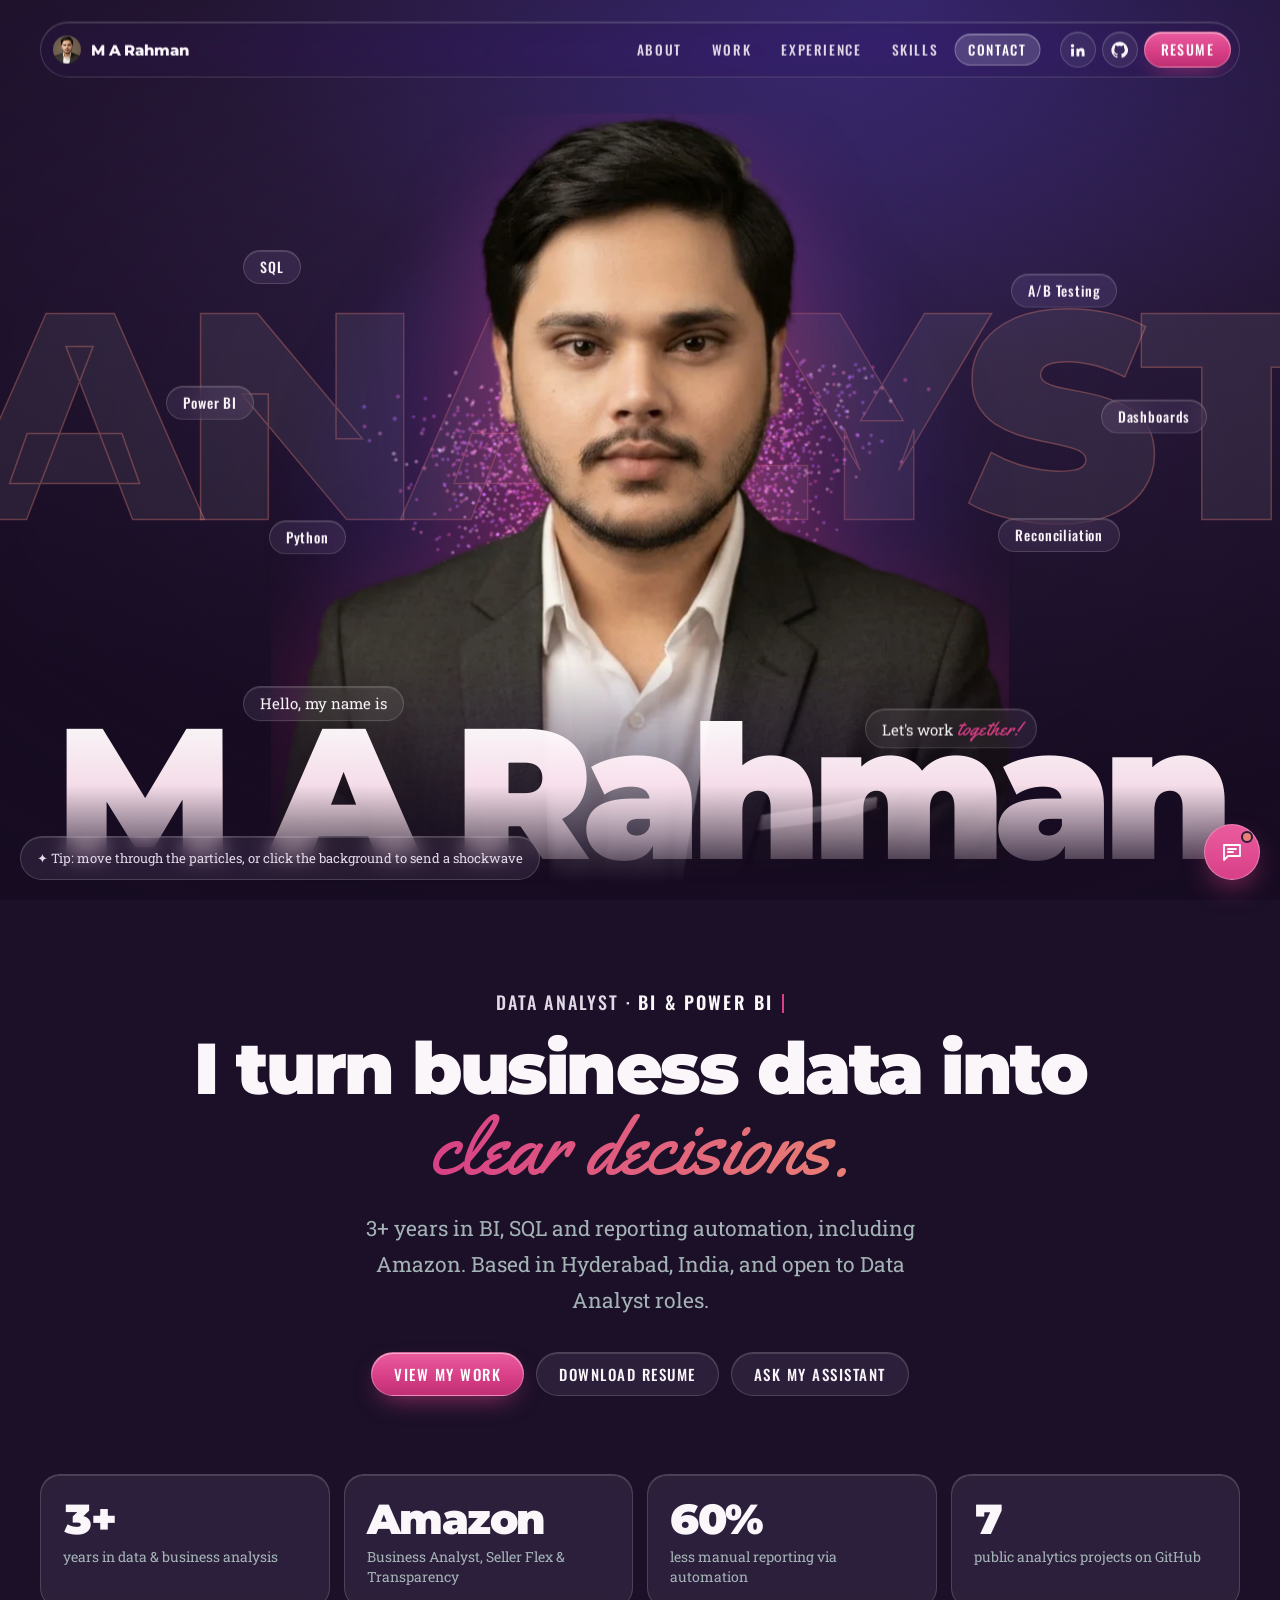
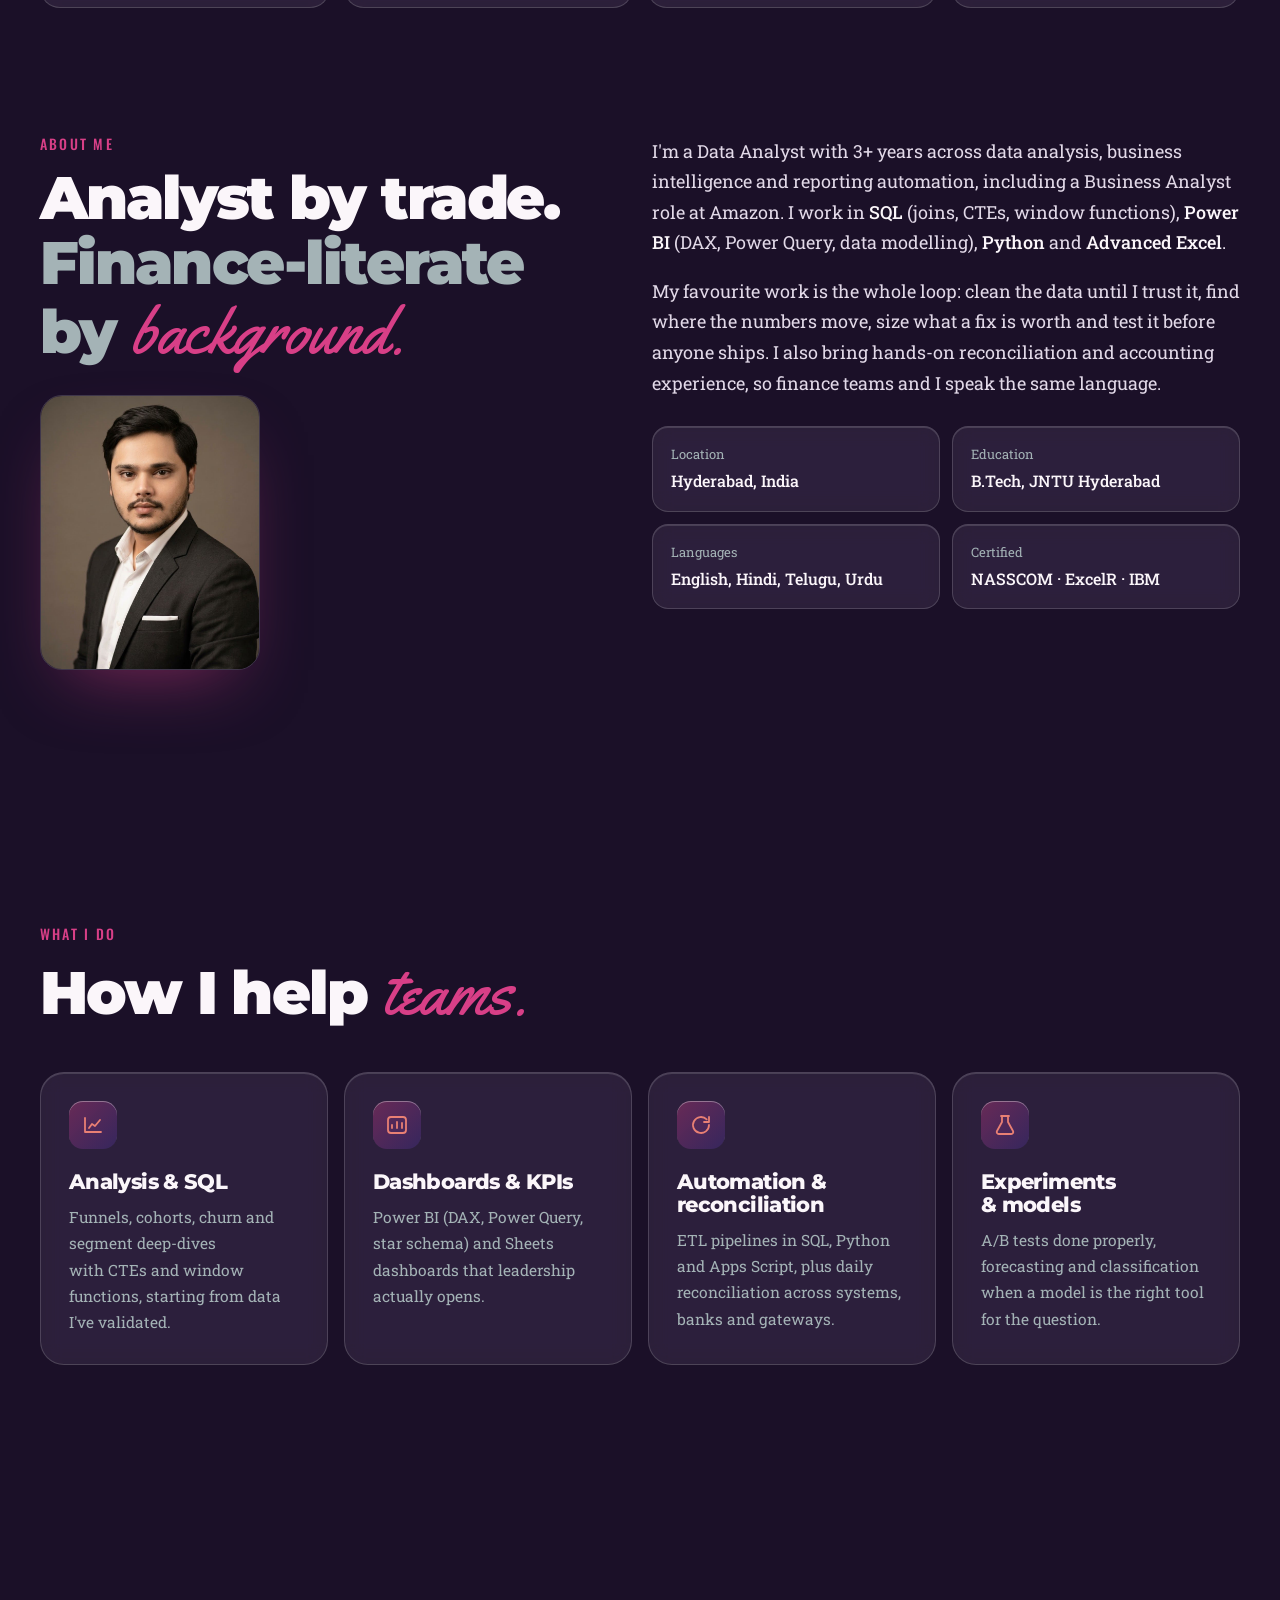
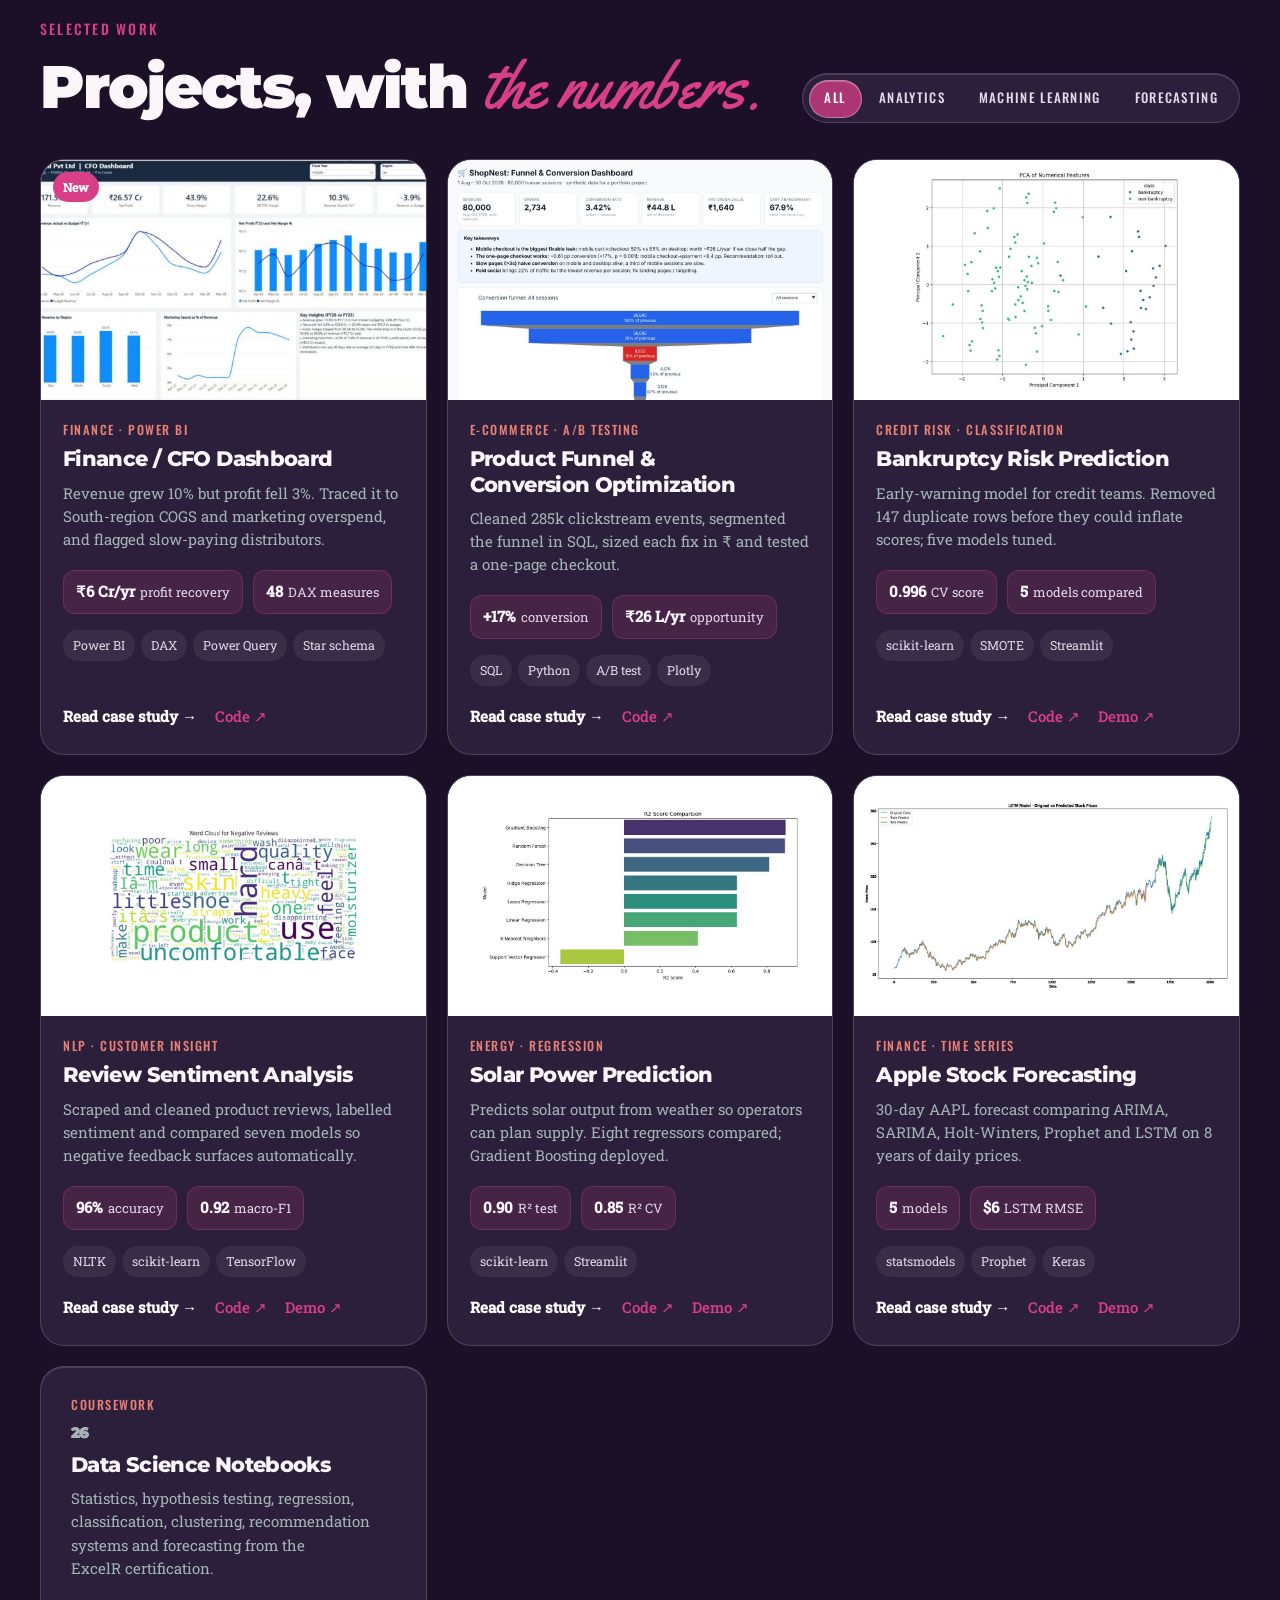
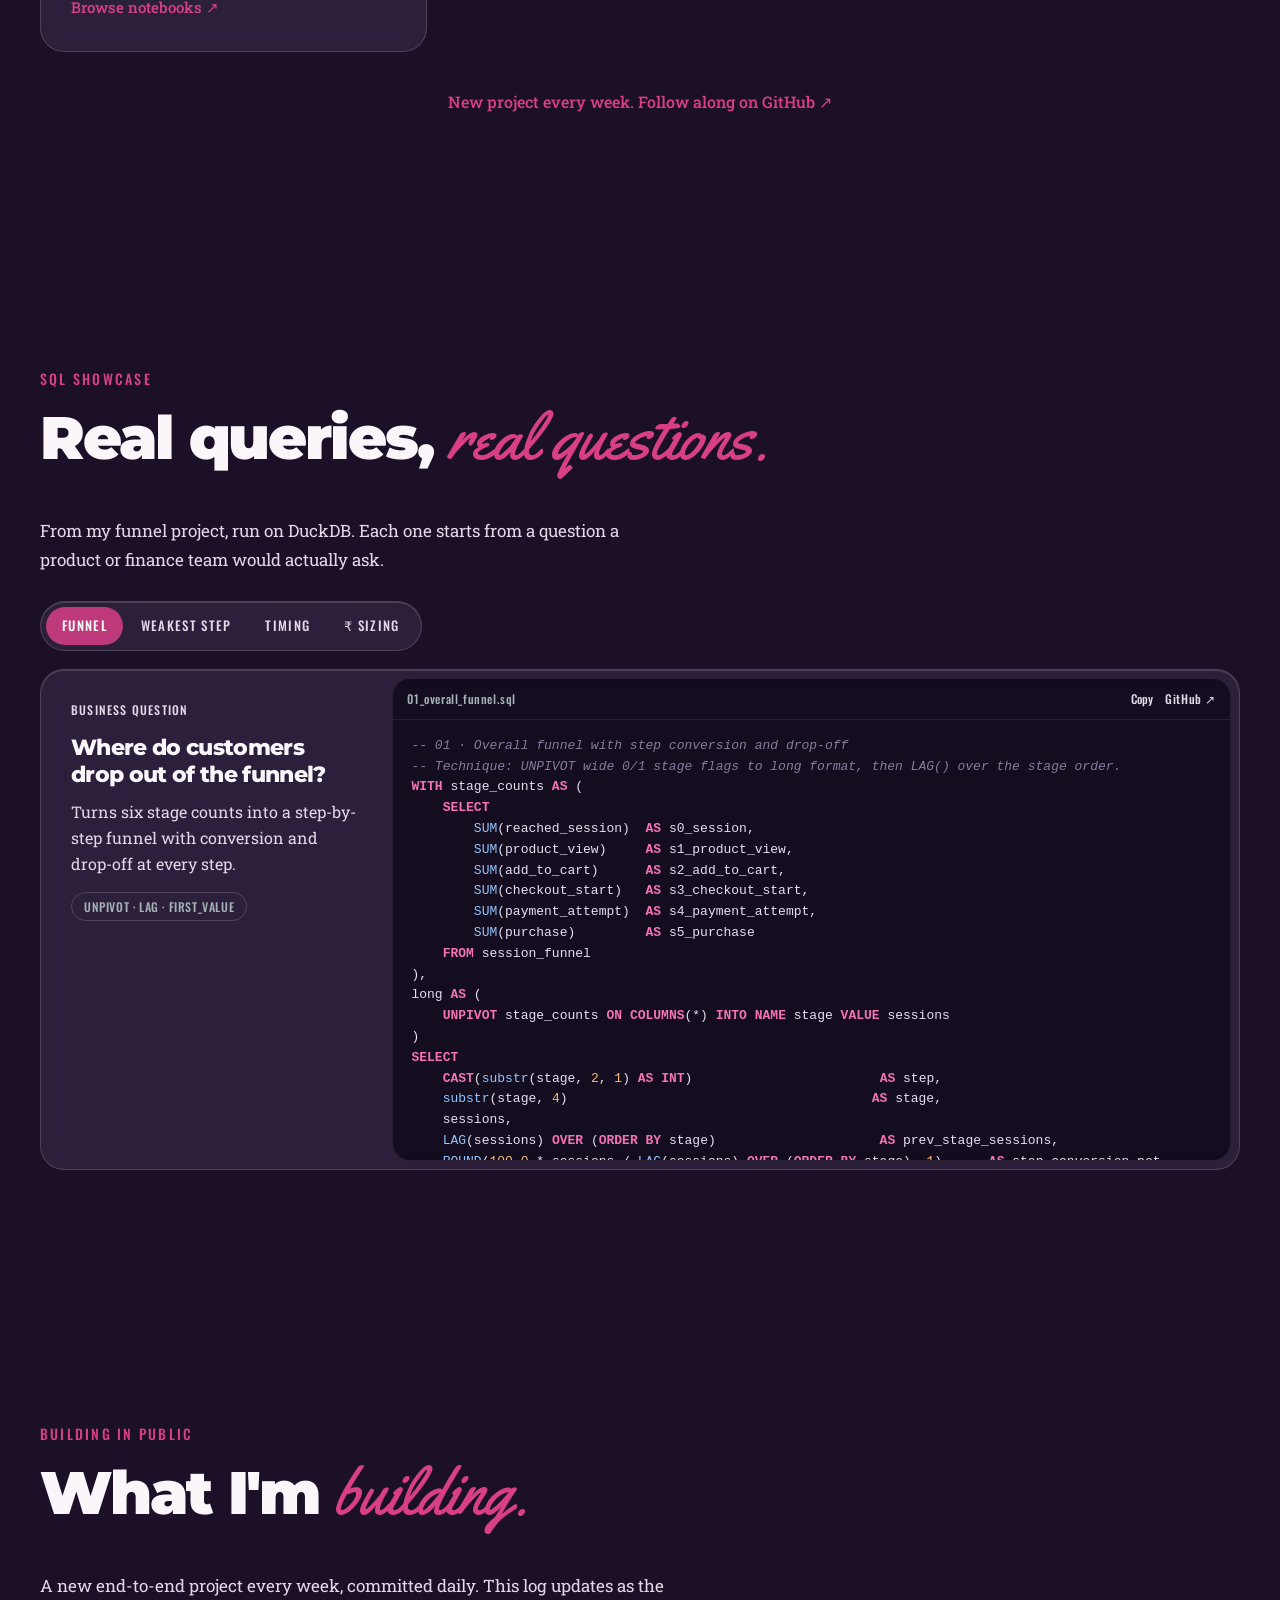
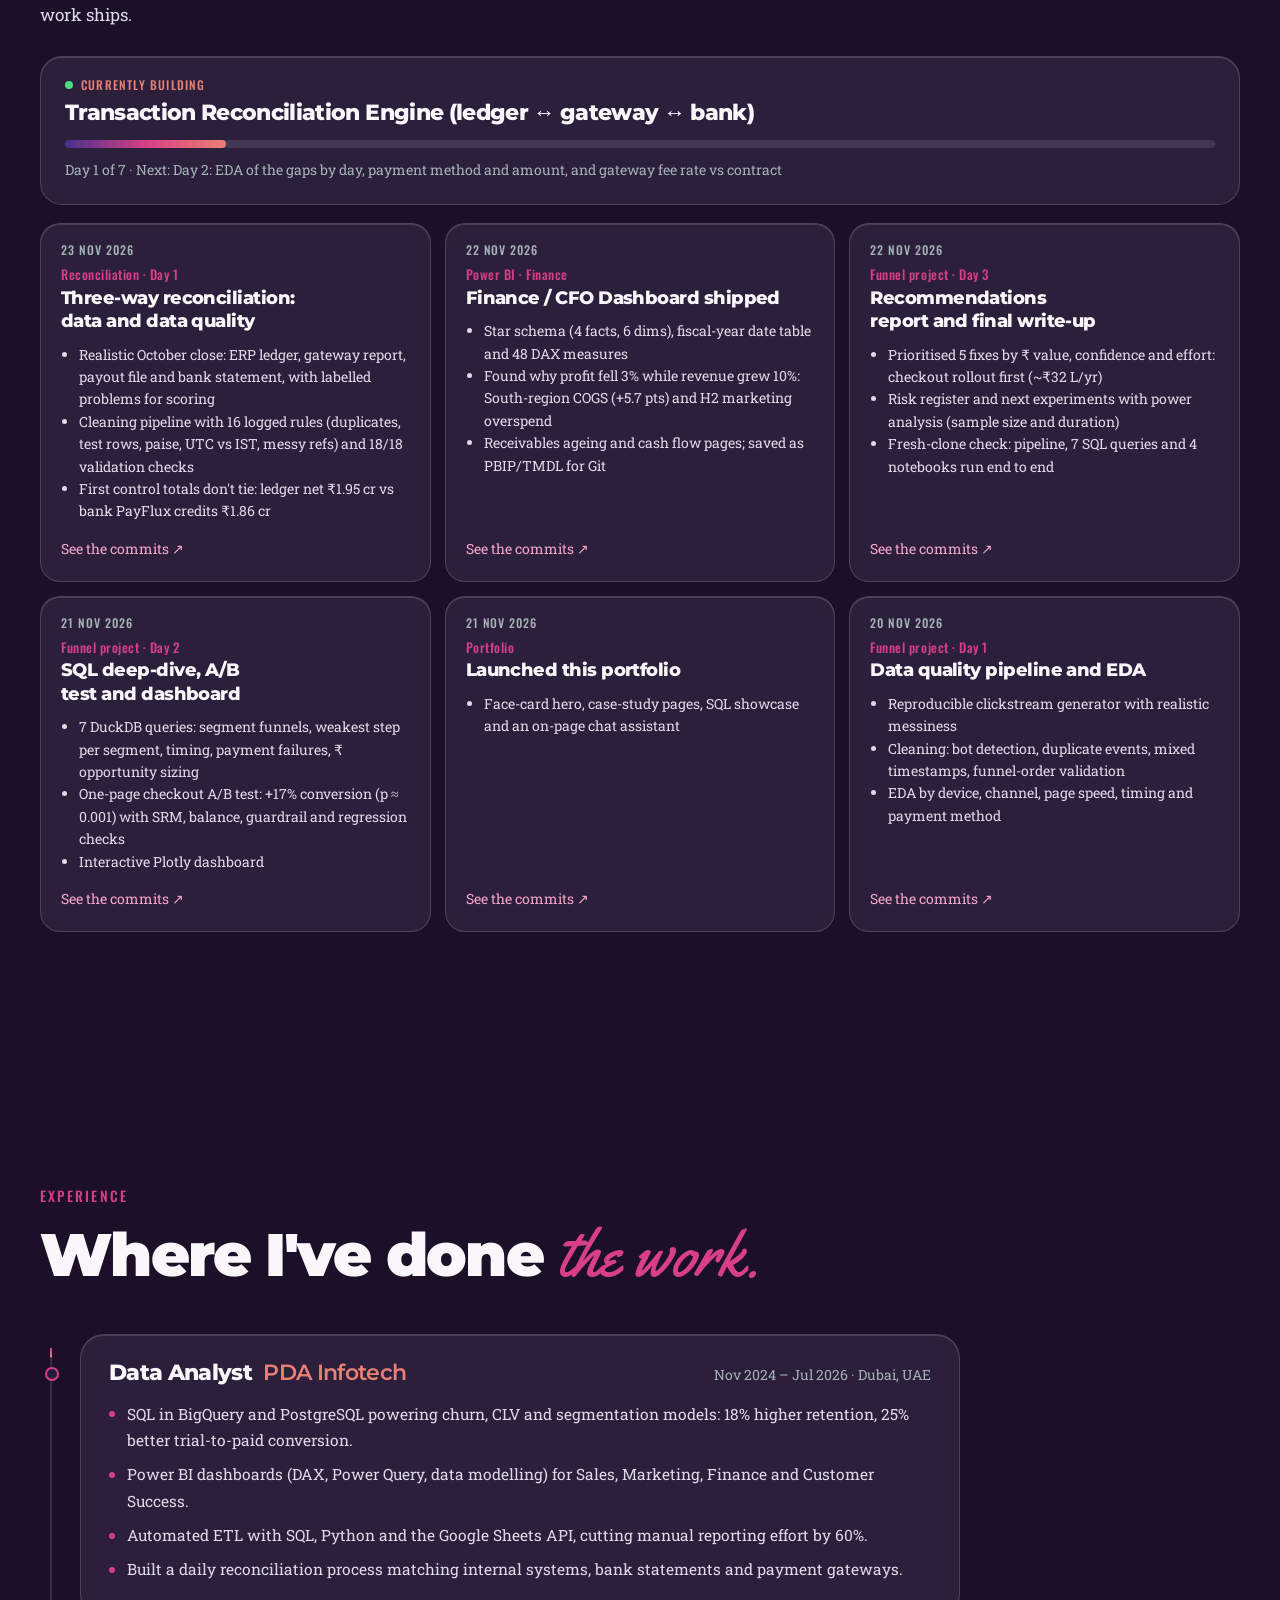
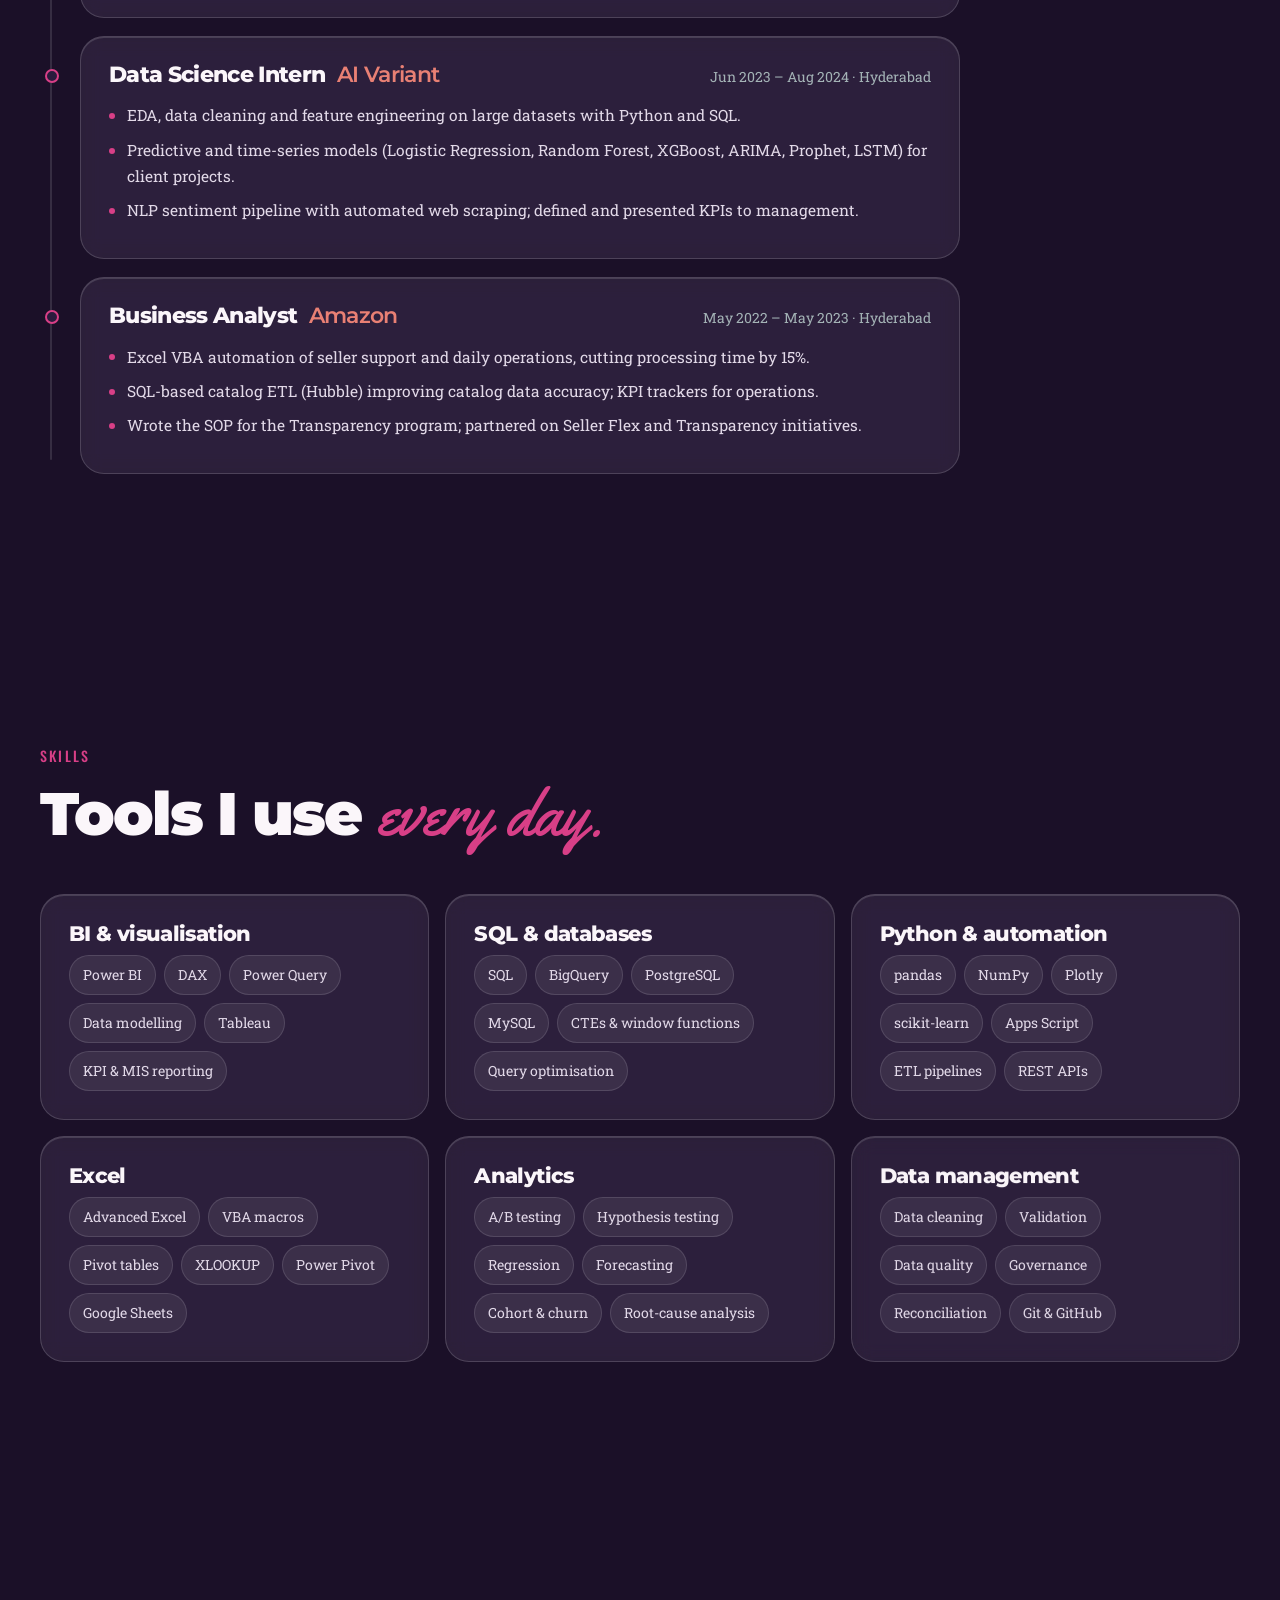
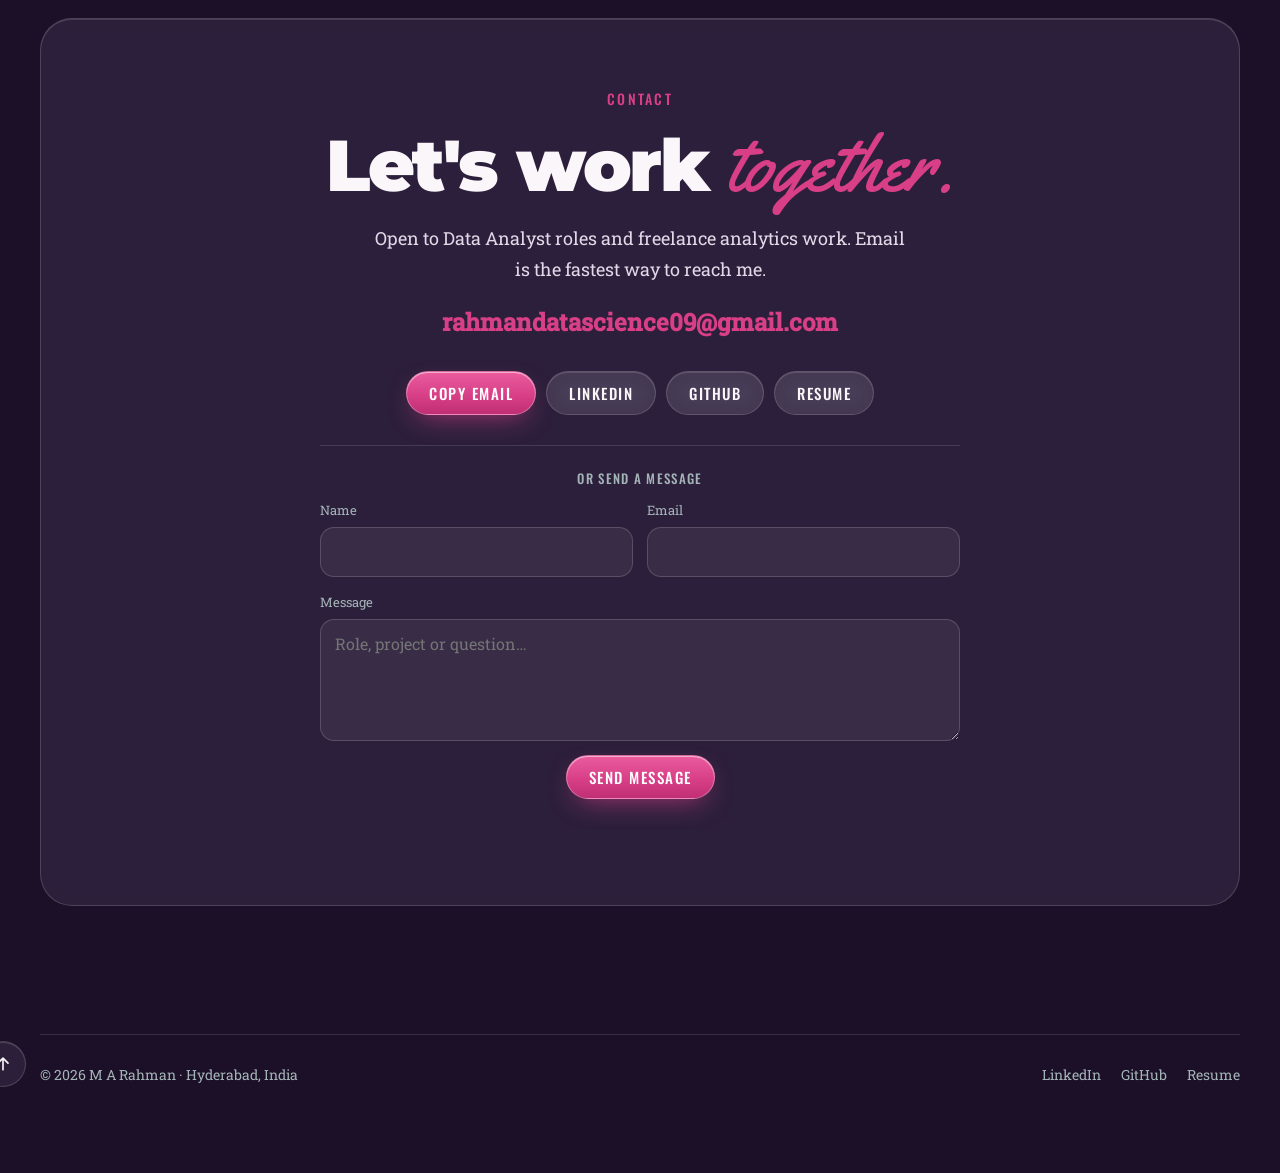
==== index.html @ 7fb0164b "Build log: Reconciliation engine Day 1" ====
<!DOCTYPE html>
<html lang="en">
<head>
  <meta charset="utf-8">
  <meta name="viewport" content="width=device-width, initial-scale=1">
  <title>M A Rahman · Data Analyst</title>
  <meta name="description" content="M A Rahman: Data Analyst (SQL, Power BI, Python, Excel). Business intelligence, reporting automation, A/B testing and data reconciliation. Ex-Amazon.">
  <meta property="og:title" content="M A Rahman · Data Analyst">
  <meta property="og:description" content="Data Analyst · SQL · Power BI · Python · Excel. Ex-Amazon.">
  <meta property="og:image" content="assets/projects/funnel.jpg">
  <meta name="theme-color" content="#2a1b3d">
  <link rel="icon" href="data:image/svg+xml,<svg xmlns='http://www.w3.org/2000/svg' viewBox='0 0 32 32'><rect width='32' height='32' rx='8' fill='%232a1b3d'/><rect x='7' y='17' width='4' height='8' rx='1' fill='%23e98074'/><rect x='14' y='11' width='4' height='14' rx='1' fill='%23d83f87'/><rect x='21' y='6' width='4' height='19' rx='1' fill='%23fbf6fa'/></svg>">
  <link rel="preload" href="assets/face-cutout.webp" as="image">
  <link rel="preload" href="assets/fonts/montserrat-latin-900-normal.woff2" as="font" type="font/woff2" crossorigin>
  <link rel="preload" href="assets/fonts/yellowtail-latin-400-normal.woff2" as="font" type="font/woff2" crossorigin>
  <link rel="stylesheet" href="css/style.css?v=9">
</head>
<body>
  <a class="skip" href="#main">Skip to content</a>
  <div class="loader" id="loader" role="status" aria-live="polite" aria-label="Loading portfolio">
    <div class="loader__inner">
      <div class="loader__bars" aria-hidden="true"><i></i><i></i><i></i><i></i><i></i><i></i><i></i></div>
      <p class="loader__hello fall">Welcome to the portfolio of</p>
      <h2 class="loader__name" aria-label="M A Rahman"><span class="fall">M</span><span class="fall">&nbsp;</span><span class="fall">A</span><span class="fall">&nbsp;</span><span class="fall">R</span><span class="fall">a</span><span class="fall">h</span><span class="fall">m</span><span class="fall">a</span><span class="fall">n</span></h2>
      <p class="loader__role fall">Data Analyst <span class="script">· turning data into decisions</span></p>
      <div class="loader__progress fall" aria-hidden="true"><span></span></div>
      <div class="loader__meta fall"><span class="loader__step">Loading data…</span><span class="loader__pct">0%</span></div>
      <button class="loader__skip fall" type="button">Skip intro</button>
    </div>
  </div>

  <div class="progress" aria-hidden="true"><span></span></div>
  <canvas class="bg-canvas" id="bg-canvas" aria-hidden="true"></canvas>
  <div class="bg-veil" aria-hidden="true"></div>

  <header class="nav" id="nav">
    <a class="nav__logo" href="#top" aria-label="M A Rahman, back to top">
      <img src="assets/profile.jpg" alt="" width="28" height="28">
      <span>M A Rahman</span>
    </a>
    <nav class="nav__links" aria-label="Primary">
      <a href="#about">About</a>
      <a href="#work">Work</a>
      <a href="#experience">Experience</a>
      <a href="#skills">Skills</a>
      <a href="#contact">Contact</a>
    </nav>
    <div class="nav__icons">
      <a class="icon-btn" href="https://www.linkedin.com/in/rahman17309/" target="_blank" rel="noopener" aria-label="LinkedIn">
        <svg viewBox="0 0 24 24" aria-hidden="true"><path d="M4.98 3.5a2.5 2.5 0 1 1 0 5 2.5 2.5 0 0 1 0-5ZM3 9.75h4v11H3v-11Zm6.5 0h3.83v1.5h.05c.53-1 1.84-2.06 3.79-2.06 4.05 0 4.8 2.67 4.8 6.13v5.43h-4v-4.81c0-1.15-.02-2.63-1.6-2.63-1.6 0-1.85 1.25-1.85 2.55v4.89h-4v-11Z"/></svg>
      </a>
      <a class="icon-btn" href="https://github.com/Rahman17309" target="_blank" rel="noopener" aria-label="GitHub">
        <svg viewBox="0 0 24 24" aria-hidden="true"><path d="M12 .5a11.5 11.5 0 0 0-3.64 22.41c.58.1.79-.25.79-.56v-2c-3.2.7-3.88-1.37-3.88-1.37-.52-1.33-1.28-1.69-1.28-1.69-1.05-.72.08-.7.08-.7 1.16.08 1.77 1.19 1.77 1.19 1.03 1.77 2.7 1.26 3.36.96.1-.75.4-1.26.73-1.55-2.55-.29-5.24-1.28-5.24-5.68 0-1.26.45-2.28 1.19-3.09-.12-.29-.52-1.46.11-3.05 0 0 .97-.31 3.17 1.18a11 11 0 0 1 5.77 0c2.2-1.49 3.17-1.18 3.17-1.18.63 1.59.23 2.76.11 3.05.74.81 1.19 1.83 1.19 3.09 0 4.41-2.7 5.38-5.26 5.67.41.36.78 1.06.78 2.14v3.17c0 .31.21.67.8.56A11.5 11.5 0 0 0 12 .5Z"/></svg>
      </a>
      <a class="btn btn--small btn--primary nav__cta" href="assets/MA_Rahman_Data_Analyst_Resume.pdf" download="MA_Rahman_Data_Analyst_Resume.pdf">Resume</a>
    </div>
  </header>

  <main id="main">
    <!-- HERO: face card -->
    <section class="intro" id="top" aria-labelledby="hero-name">
      <p class="hero-word" aria-hidden="true">ANALYST</p>
      <ul class="pills" aria-label="Core skills">
        <li class="pill reveal-intro" style="--x:-31%;--y:20%">SQL</li>
        <li class="pill reveal-intro" style="--x:-37%;--y:34%">Power BI</li>
        <li class="pill reveal-intro" style="--x:-29%;--y:48%">Python</li>
        <li class="pill reveal-intro" style="--x:29%;--y:20%">A/B Testing</li>
        <li class="pill reveal-intro" style="--x:36%;--y:34%">Dashboards</li>
        <li class="pill reveal-intro" style="--x:28%;--y:48%">Reconciliation</li>
      </ul>
      <div class="hero-face">
        <img src="assets/face-cutout.webp" alt="M A Rahman in a charcoal suit" width="900" height="960" fetchpriority="high">
      </div>
      <span class="bubble bubble--left reveal-intro">Hello, my name is</span>
      <a class="bubble bubble--right reveal-intro" href="#contact">Let's work <em>together!</em></a>
      <h1 class="hero-name reveal-intro" id="hero-name">M A Rahman</h1>
      <a class="scroll-cue" href="#intro-sub" aria-label="Scroll down"><span></span></a>
    </section>

    <!-- INTRO TEXT -->
    <section class="intro-sub container" id="intro-sub">
      <p class="intro__hello reveal">Data Analyst · <span class="rotator" aria-live="off"><span class="rotator__word">Data Analyst</span><span class="rotator__caret" aria-hidden="true"></span></span></p>
      <h2 class="intro__title reveal">I turn business data into<br><span class="grad">clear decisions.</span></h2>
      <p class="intro__lead reveal">3+ years in BI, SQL and reporting automation, including Amazon. Based in Hyderabad, India, and open to Data Analyst roles.</p>
      <div class="intro__actions reveal">
        <a class="btn btn--primary" href="#work">View my work</a>
        <a class="btn btn--glass" href="assets/MA_Rahman_Data_Analyst_Resume.pdf" download="MA_Rahman_Data_Analyst_Resume.pdf">Download resume</a>
        <button class="btn btn--glass" type="button" data-open-chat>Ask my assistant</button>
      </div>
    </section>

    <!-- STATS STRIP -->
    <section class="stats container" aria-label="Highlights">
      <div class="stat glass reveal"><b><span class="count" data-to="3">3</span>+</b><span>years in data &amp; business analysis</span></div>
      <div class="stat glass reveal"><b>Amazon</b><span>Business Analyst, Seller Flex &amp; Transparency</span></div>
      <div class="stat glass reveal"><b><span class="count" data-to="60">60</span>%</b><span>less manual reporting via automation</span></div>
      <div class="stat glass reveal"><b><span class="count" data-to="7">7</span></b><span>public analytics projects on GitHub</span></div>
    </section>

    <!-- ABOUT -->
    <section class="section about" id="about">
      <div class="container about__grid">
        <div>
          <p class="eyebrow reveal">About me</p>
          <h2 class="h2 reveal">Analyst by trade.<br><span class="soft">Finance-literate by</span> <span class="script">background.</span></h2>
          <figure class="about__photo reveal"><img src="assets/about.jpg" alt="M A Rahman, portrait" width="848" height="1264" loading="lazy"></figure>
        </div>
        <div class="about__text">
          <p class="reveal">I'm a Data Analyst with 3+ years across data analysis, business intelligence and reporting automation, including a Business Analyst role at Amazon. I work in <strong>SQL</strong> (joins, CTEs, window functions), <strong>Power BI</strong> (DAX, Power Query, data modelling), <strong>Python</strong> and <strong>Advanced Excel</strong>.</p>
          <p class="reveal">My favourite work is the whole loop: clean the data until I trust it, find where the numbers move, size what a fix is worth and test it before anyone ships. I also bring hands-on reconciliation and accounting experience, so finance teams and I speak the same language.</p>
          <ul class="facts reveal">
            <li><span>Location</span>Hyderabad, India</li>
            <li><span>Education</span>B.Tech, JNTU Hyderabad</li>
            <li><span>Languages</span>English, Hindi, Telugu, Urdu</li>
            <li><span>Certified</span>NASSCOM · ExcelR · IBM</li>
          </ul>
        </div>
      </div>
    </section>

    <!-- SERVICES -->
    <section class="section services" aria-labelledby="services-h">
      <div class="container">
        <p class="eyebrow reveal">What I do</p>
        <h2 class="h2 reveal" id="services-h">How I help <span class="script">teams.</span></h2>
        <div class="services__grid">
          <article class="card glass reveal">
            <span class="card__icon" aria-hidden="true"><svg viewBox="0 0 24 24"><path d="M4 19V5m0 14h16M8 15l3-4 3 2 5-6"/></svg></span>
            <h3>Analysis &amp; SQL</h3>
            <p>Funnels, cohorts, churn and segment deep-dives with CTEs and window functions, starting from data I've validated.</p>
          </article>
          <article class="card glass reveal">
            <span class="card__icon" aria-hidden="true"><svg viewBox="0 0 24 24"><rect x="3" y="4" width="18" height="16" rx="3"/><path d="M7 15v-3m5 3V9m5 6v-5"/></svg></span>
            <h3>Dashboards &amp; KPIs</h3>
            <p>Power BI (DAX, Power Query, star schema) and Sheets dashboards that leadership actually opens.</p>
          </article>
          <article class="card glass reveal">
            <span class="card__icon" aria-hidden="true"><svg viewBox="0 0 24 24"><path d="M20 12a8 8 0 1 1-2.34-5.66M20 4v5h-5"/></svg></span>
            <h3>Automation &amp; reconciliation</h3>
            <p>ETL pipelines in SQL, Python and Apps Script, plus daily reconciliation across systems, banks and gateways.</p>
          </article>
          <article class="card glass reveal">
            <span class="card__icon" aria-hidden="true"><svg viewBox="0 0 24 24"><path d="M9 3v6l-5 9a2 2 0 0 0 1.8 3h12.4a2 2 0 0 0 1.8-3l-5-9V3M8 3h8"/></svg></span>
            <h3>Experiments &amp; models</h3>
            <p>A/B tests done properly, forecasting and classification when a model is the right tool for the question.</p>
          </article>
        </div>
      </div>
    </section>

    <!-- WORK -->
    <section class="section work" id="work" aria-labelledby="work-h">
      <div class="container">
        <div class="work__head">
          <div>
            <p class="eyebrow reveal">Selected work</p>
            <h2 class="h2 reveal" id="work-h">Projects, with <span class="script">the numbers.</span></h2>
          </div>
          <div class="filters reveal" role="group" aria-label="Filter projects">
            <button class="chip is-active" data-filter="all" aria-pressed="true">All</button>
            <button class="chip" data-filter="analytics" aria-pressed="false">Analytics</button>
            <button class="chip" data-filter="ml" aria-pressed="false">Machine learning</button>
            <button class="chip" data-filter="forecast" aria-pressed="false">Forecasting</button>
          </div>
        </div>

        <div class="cards" id="cards">
          <article class="pcard glass reveal" data-cat="analytics" data-more="Three-page Power BI report for a fictional Indian retailer: P&amp;L, budget variance, receivables and cash flow across FY25–FY26. Star schema with 4 fact and 6 dimension tables, a fiscal-year date table and 48 DAX measures (time intelligence, USERELATIONSHIP for cash flow, ageing buckets). Root-caused a profit drop despite +10% revenue to South-region COGS and H2 marketing overspend, and sized the fixes at about ₹6 Cr a year. Saved as PBIP/TMDL so every change is tracked in Git.">
            <button class="pcard__media" type="button" aria-label="Quick view of this project"><img src="assets/projects/finance-cfo.jpg" alt="" loading="lazy" width="1200" height="750">
              <span class="badge">New</span><span class="pcard__qv" aria-hidden="true">Quick view</span></button>
            <div class="pcard__body">
              <p class="pcard__kicker">Finance · Power BI</p>
              <h3><a href="work/finance-cfo-dashboard.html">Finance / CFO Dashboard</a></h3>
              <p>Revenue grew 10% but profit fell 3%. Traced it to South-region COGS and marketing overspend, and flagged slow-paying distributors.</p>
              <ul class="kpis"><li><b>₹6 Cr/yr</b> profit recovery</li><li><b>48</b> DAX measures</li></ul>
              <ul class="tags"><li>Power BI</li><li>DAX</li><li>Power Query</li><li>Star schema</li></ul>
              <div class="pcard__links"><a class="pcard__case" href="work/finance-cfo-dashboard.html">Read case study →</a><a href="https://github.com/Rahman17309/Finance-CFO-Dashboard-PowerBI" target="_blank" rel="noopener">Code ↗</a></div>
            </div>
          </article>

          <article class="pcard glass reveal" data-cat="analytics" data-more="End-to-end analysis of 80,000 e-commerce sessions. Built a cleaning pipeline (bot detection, duplicate events, mixed timestamps, test orders), segmented the funnel with DuckDB SQL (CTEs, UNPIVOT, window functions, QUALIFY), sized each fix in rupees and analysed the one-page checkout A/B test with SRM, balance, guardrail, Bonferroni and regression checks. Ships with an interactive Plotly dashboard.">
            <button class="pcard__media" type="button" aria-label="Quick view of this project"><img src="assets/projects/funnel.jpg" alt="" loading="lazy" width="1200" height="750">
              <span class="pcard__qv" aria-hidden="true">Quick view</span></button>
            <div class="pcard__body">
              <p class="pcard__kicker">E-commerce · A/B testing</p>
              <h3><a href="work/product-funnel.html">Product Funnel &amp; Conversion Optimization</a></h3>
              <p>Cleaned 285k clickstream events, segmented the funnel in SQL, sized each fix in ₹ and tested a one-page checkout.</p>
              <ul class="kpis"><li><b>+17%</b> conversion</li><li><b>₹26 L/yr</b> opportunity</li></ul>
              <ul class="tags"><li>SQL</li><li>Python</li><li>A/B test</li><li>Plotly</li></ul>
              <div class="pcard__links"><a class="pcard__case" href="work/product-funnel.html">Read case study →</a><a href="https://github.com/Rahman17309/product-funnel-conversion-analytics" target="_blank" rel="noopener">Code ↗</a></div>
            </div>
          </article>

          <article class="pcard glass reveal" data-cat="ml" data-more="Classifies companies by bankruptcy risk from six qualitative ratings. Found that 147 of 250 rows were exact duplicates and removed them before splitting, handled class imbalance with SMOTE, and compared Logistic Regression, Decision Tree, Random Forest, Gradient Boosting and SVM with GridSearchCV and RandomizedSearchCV. Competitiveness, credibility and financial flexibility drive the risk. Deployed as a Streamlit app.">
            <button class="pcard__media" type="button" aria-label="Quick view of this project"><img src="assets/projects/bankruptcy.jpg" alt="" loading="lazy" width="1200" height="750"><span class="pcard__qv" aria-hidden="true">Quick view</span></button>
            <div class="pcard__body">
              <p class="pcard__kicker">Credit risk · Classification</p>
              <h3><a href="work/bankruptcy-risk.html">Bankruptcy Risk Prediction</a></h3>
              <p>Early-warning model for credit teams. Removed 147 duplicate rows before they could inflate scores; five models tuned.</p>
              <ul class="kpis"><li><b>0.996</b> CV score</li><li><b>5</b> models compared</li></ul>
              <ul class="tags"><li>scikit-learn</li><li>SMOTE</li><li>Streamlit</li></ul>
              <div class="pcard__links"><a class="pcard__case" href="work/bankruptcy-risk.html">Read case study →</a><a href="https://github.com/Rahman17309/Bankruptcy-Prevention-Project" target="_blank" rel="noopener">Code ↗</a><a href="https://youtu.be/jHw8JbTdTC4" target="_blank" rel="noopener">Demo ↗</a></div>
            </div>
          </article>

          <article class="pcard glass reveal" data-cat="ml" data-more="Scraped e-commerce reviews across five categories, cleaned and lemmatised the text with NLTK, labelled sentiment with VADER and compared seven models on TF-IDF features with SMOTE. Logistic Regression beat the LSTM/GRU models at this data size. Served through a Streamlit app.">
            <button class="pcard__media" type="button" aria-label="Quick view of this project"><img src="assets/projects/nlp.jpg" alt="" loading="lazy" width="1200" height="750"><span class="pcard__qv" aria-hidden="true">Quick view</span></button>
            <div class="pcard__body">
              <p class="pcard__kicker">NLP · Customer insight</p>
              <h3><a href="work/review-sentiment.html">Review Sentiment Analysis</a></h3>
              <p>Scraped and cleaned product reviews, labelled sentiment and compared seven models so negative feedback surfaces automatically.</p>
              <ul class="kpis"><li><b>96%</b> accuracy</li><li><b>0.92</b> macro-F1</li></ul>
              <ul class="tags"><li>NLTK</li><li>scikit-learn</li><li>TensorFlow</li></ul>
              <div class="pcard__links"><a class="pcard__case" href="work/review-sentiment.html">Read case study →</a><a href="https://github.com/Rahman17309/NLP-Sentiment-Classification-Analysis" target="_blank" rel="noopener">Code ↗</a><a href="https://youtu.be/ChRp_Pf63jE" target="_blank" rel="noopener">Demo ↗</a></div>
            </div>
          </article>

          <article class="pcard glass reveal" data-cat="ml" data-more="Predicts solar power generated per 3-hour period from weather features. Distance to solar noon and humidity are the strongest drivers. Eight regressors were compared and Gradient Boosting was tuned over 243 configurations, then deployed in Streamlit.">
            <button class="pcard__media" type="button" aria-label="Quick view of this project"><img src="assets/projects/solar.jpg" alt="" loading="lazy" width="1200" height="750"><span class="pcard__qv" aria-hidden="true">Quick view</span></button>
            <div class="pcard__body">
              <p class="pcard__kicker">Energy · Regression</p>
              <h3><a href="work/solar-power.html">Solar Power Prediction</a></h3>
              <p>Predicts solar output from weather so operators can plan supply. Eight regressors compared; Gradient Boosting deployed.</p>
              <ul class="kpis"><li><b>0.90</b> R² test</li><li><b>0.85</b> R² CV</li></ul>
              <ul class="tags"><li>scikit-learn</li><li>Streamlit</li></ul>
              <div class="pcard__links"><a class="pcard__case" href="work/solar-power.html">Read case study →</a><a href="https://github.com/Rahman17309/Solar-Power-Prediction" target="_blank" rel="noopener">Code ↗</a><a href="https://youtu.be/sFNEGxjOMiI" target="_blank" rel="noopener">Demo ↗</a></div>
            </div>
          </article>

          <article class="pcard glass reveal" data-cat="forecast" data-more="Forecasts AAPL's closing price 30 days ahead from 2,011 trading days (2012–2019). Compares ARIMA, SARIMA, Holt-Winters, Prophet and LSTM on a time-ordered split, with a clear note on comparing models at the same horizon. Includes a Streamlit forecast app.">
            <button class="pcard__media" type="button" aria-label="Quick view of this project"><img src="assets/projects/apple.jpg" alt="" loading="lazy" width="1200" height="750"><span class="pcard__qv" aria-hidden="true">Quick view</span></button>
            <div class="pcard__body">
              <p class="pcard__kicker">Finance · Time series</p>
              <h3><a href="work/apple-forecasting.html">Apple Stock Forecasting</a></h3>
              <p>30-day AAPL forecast comparing ARIMA, SARIMA, Holt-Winters, Prophet and LSTM on 8 years of daily prices.</p>
              <ul class="kpis"><li><b>5</b> models</li><li><b>$6</b> LSTM RMSE</li></ul>
              <ul class="tags"><li>statsmodels</li><li>Prophet</li><li>Keras</li></ul>
              <div class="pcard__links"><a class="pcard__case" href="work/apple-forecasting.html">Read case study →</a><a href="https://github.com/Rahman17309/Apple-Stock-Forecasting" target="_blank" rel="noopener">Code ↗</a><a href="https://www.youtube.com/watch?v=r2wZKC7ocJk" target="_blank" rel="noopener">Demo ↗</a></div>
            </div>
          </article>

          <article class="pcard pcard--text glass reveal" data-cat="analytics ml forecast">
            <div class="pcard__body">
              <p class="pcard__kicker">Coursework</p>
              <p class="big-num">26</p>
              <h3><a href="https://github.com/Rahman17309/ExcelR-Data-Science-Assignments" target="_blank" rel="noopener">Data Science Notebooks</a></h3>
              <p>Statistics, hypothesis testing, regression, classification, clustering, recommendation systems and forecasting from the ExcelR certification.</p>
              <div class="pcard__links"><a href="https://github.com/Rahman17309/ExcelR-Data-Science-Assignments" target="_blank" rel="noopener">Browse notebooks ↗</a></div>
            </div>
          </article>
        </div>
        <p class="more reveal"><a href="https://github.com/Rahman17309" target="_blank" rel="noopener">New project every week. Follow along on GitHub ↗</a></p>
      </div>
    </section>

    <!-- SQL SHOWCASE -->
    <section class="section sqlshow" id="sql" aria-labelledby="sql-h">
      <div class="container">
        <p class="eyebrow reveal">SQL showcase</p>
        <h2 class="h2 reveal" id="sql-h">Real queries, <span class="script">real questions.</span></h2>
        <p class="sec-lead reveal">From my funnel project, run on DuckDB. Each one starts from a question a product or finance team would actually ask.</p>
        <div class="sql-tabs filters reveal" role="tablist" aria-label="SQL examples"><button class="chip is-active" type="button" role="tab" aria-selected="true" aria-controls="sq0" id="sqt0">Funnel</button><button class="chip" type="button" role="tab" aria-selected="false" aria-controls="sq1" id="sqt1">Weakest step</button><button class="chip" type="button" role="tab" aria-selected="false" aria-controls="sq2" id="sqt2">Timing</button><button class="chip" type="button" role="tab" aria-selected="false" aria-controls="sq3" id="sqt3">₹ sizing</button></div>
        <div class="sql-wrap glass reveal"><div class="sql-panel" role="tabpanel" id="sq0" aria-labelledby="sqt0">
            <div class="sql-q"><p class="sql-ask">Business question</p><h3>Where do customers drop out of the funnel?</h3><p>Turns six stage counts into a step-by-step funnel with conversion and drop-off at every step.</p><p class="sql-tech">UNPIVOT · LAG · FIRST_VALUE</p></div>
            <div class="sql-code"><div class="sql-bar"><span>01_overall_funnel.sql</span><span><button class="sql-copy" type="button">Copy</button><a href="https://github.com/Rahman17309/product-funnel-conversion-analytics/blob/main/sql/01_overall_funnel.sql" target="_blank" rel="noopener">GitHub ↗</a></span></div><pre><code class="sql">-- 01 · Overall funnel with step conversion and drop-off
-- Technique: UNPIVOT wide 0/1 stage flags to long format, then LAG() over the stage order.
WITH stage_counts AS (
    SELECT
        SUM(reached_session)  AS s0_session,
        SUM(product_view)     AS s1_product_view,
        SUM(add_to_cart)      AS s2_add_to_cart,
        SUM(checkout_start)   AS s3_checkout_start,
        SUM(payment_attempt)  AS s4_payment_attempt,
        SUM(purchase)         AS s5_purchase
    FROM session_funnel
),
long AS (
    UNPIVOT stage_counts ON COLUMNS(*) INTO NAME stage VALUE sessions
)
SELECT
    CAST(substr(stage, 2, 1) AS INT)                        AS step,
    substr(stage, 4)                                       AS stage,
    sessions,
    LAG(sessions) OVER (ORDER BY stage)                     AS prev_stage_sessions,
    ROUND(100.0 * sessions / LAG(sessions) OVER (ORDER BY stage), 1)      AS step_conversion_pct,
    ROUND(100.0 * sessions / FIRST_VALUE(sessions) OVER (ORDER BY stage), 2) AS of_all_sessions_pct,
    LAG(sessions) OVER (ORDER BY stage) - sessions          AS lost_at_step
FROM long
ORDER BY step;</code></pre></div>
          </div><div class="sql-panel" role="tabpanel" id="sq1" aria-labelledby="sqt1" hidden>
            <div class="sql-q"><p class="sql-ask">Business question</p><h3>Which step is each segment worst at?</h3><p>Compares every device and channel to the site average and keeps only its single weakest step.</p><p class="sql-tech">UNPIVOT · RANK · QUALIFY</p></div>
            <div class="sql-code"><div class="sql-bar"><span>03_weakest_step_by_segment.sql</span><span><button class="sql-copy" type="button">Copy</button><a href="https://github.com/Rahman17309/product-funnel-conversion-analytics/blob/main/sql/03_weakest_step_by_segment.sql" target="_blank" rel="noopener">GitHub ↗</a></span></div><pre><code class="sql">-- 03 · For each segment, which step under-performs the site average the most?
-- Technique: compare every segment-step rate to the site-wide rate, then RANK() within the segment
-- and keep the worst step (QUALIFY).
WITH base AS (
    SELECT device, channel,
           product_view, add_to_cart, checkout_start, payment_attempt, purchase
    FROM session_funnel WHERE device &lt;&gt; &#x27;unknown&#x27;
),
long AS (
    UNPIVOT base ON device, channel INTO NAME dimension VALUE segment
),
seg AS (
    SELECT dimension, segment, COUNT(*) AS sessions,
           AVG(product_view)                                     AS r1_session_to_view,
           SUM(add_to_cart)     / NULLIF(SUM(product_view), 0)    AS r2_view_to_cart,
           SUM(checkout_start)  / NULLIF(SUM(add_to_cart), 0)     AS r3_cart_to_checkout,
           SUM(payment_attempt) / NULLIF(SUM(checkout_start), 0)  AS r4_checkout_to_payment,
           SUM(purchase)        / NULLIF(SUM(payment_attempt), 0) AS r5_payment_success
    FROM long GROUP BY ALL
),
site AS (
    SELECT AVG(product_view)                       AS r1_session_to_view,
           SUM(add_to_cart) / SUM(product_view)     AS r2_view_to_cart,
           SUM(checkout_start) / SUM(add_to_cart)   AS r3_cart_to_checkout,
           SUM(payment_attempt) / SUM(checkout_start) AS r4_checkout_to_payment,
           SUM(purchase) / SUM(payment_attempt)     AS r5_payment_success
    FROM session_funnel
),
seg_long AS (
    UNPIVOT seg ON COLUMNS(&#x27;^r[0-9]&#x27;) INTO NAME step VALUE seg_rate
),
site_long AS (
    UNPIVOT site ON COLUMNS(*) INTO NAME step VALUE site_rate
)
SELECT s.dimension, s.segment, s.sessions,
       substr(s.step, 4)                                     AS weakest_step,
       ROUND(100 * s.seg_rate, 1)                            AS segment_rate_pct,
       ROUND(100 * t.site_rate, 1)                           AS site_rate_pct,
       ROUND(100 * (s.seg_rate / t.site_rate - 1), 1)        AS vs_site_pct
FROM seg_long s JOIN site_long t USING (step)
QUALIFY RANK() OVER (PARTITION BY s.dimension, s.segment ORDER BY s.seg_rate / t.site_rate) = 1
ORDER BY vs_site_pct;</code></pre></div>
          </div><div class="sql-panel" role="tabpanel" id="sq2" aria-labelledby="sqt2" hidden>
            <div class="sql-q"><p class="sql-ask">Business question</p><h3>How long do buyers take between steps?</h3><p>Pivots the first timestamp of each stage per session, then reports median and p90 time by device.</p><p class="sql-tech">FILTER · QUANTILE_CONT · date_diff</p></div>
            <div class="sql-code"><div class="sql-bar"><span>04_time_between_steps.sql</span><span><button class="sql-copy" type="button">Copy</button><a href="https://github.com/Rahman17309/product-funnel-conversion-analytics/blob/main/sql/04_time_between_steps.sql" target="_blank" rel="noopener">GitHub ↗</a></span></div><pre><code class="sql">-- 04 · How long do people take between steps? (converted sessions only)
-- Technique: conditional MIN() to pivot first timestamp per stage, then median/p90 with QUANTILE_CONT.
WITH firsts AS (
    SELECT session_id,
           MIN(event_ts) FILTER (WHERE event_name = &#x27;session_start&#x27;)   AS t0,
           MIN(event_ts) FILTER (WHERE event_name = &#x27;add_to_cart&#x27;)     AS t2,
           MIN(event_ts) FILTER (WHERE event_name = &#x27;checkout_start&#x27;)  AS t3,
           MIN(event_ts) FILTER (WHERE event_name = &#x27;payment_attempt&#x27;) AS t4,
           MIN(event_ts) FILTER (WHERE event_name = &#x27;purchase&#x27;)        AS t5
    FROM events
    GROUP BY session_id
    HAVING t5 IS NOT NULL
),
gaps AS (
    SELECT f.session_id, s.device,
           date_diff(&#x27;second&#x27;, t0, t2) AS land_to_cart_s,
           date_diff(&#x27;second&#x27;, t2, t3) AS cart_to_checkout_s,
           date_diff(&#x27;second&#x27;, t3, t4) AS checkout_to_payment_s,
           date_diff(&#x27;second&#x27;, t0, t5) AS land_to_purchase_s
    FROM firsts f JOIN sessions s USING (session_id)
)
SELECT device,
       COUNT(*)                                           AS orders,
       ROUND(QUANTILE_CONT(land_to_cart_s, 0.5) / 60, 1)        AS median_land_to_cart_min,
       ROUND(QUANTILE_CONT(cart_to_checkout_s, 0.5) / 60, 1)    AS median_cart_to_checkout_min,
       ROUND(QUANTILE_CONT(checkout_to_payment_s, 0.5) / 60, 1) AS median_checkout_to_payment_min,
       ROUND(QUANTILE_CONT(land_to_purchase_s, 0.5) / 60, 1)    AS median_total_min,
       ROUND(QUANTILE_CONT(land_to_purchase_s, 0.9) / 60, 1)    AS p90_total_min
FROM gaps
GROUP BY device
ORDER BY orders DESC;</code></pre></div>
          </div><div class="sql-panel" role="tabpanel" id="sq3" aria-labelledby="sqt3" hidden>
            <div class="sql-q"><p class="sql-ask">Business question</p><h3>What is each fix worth in rupees?</h3><p>Sizes four levers by closing half the gap to a benchmark, then ranks them by extra revenue.</p><p class="sql-tech">Multi-CTE · UNION ALL · RANK</p></div>
            <div class="sql-code"><div class="sql-bar"><span>07_opportunity_sizing.sql</span><span><button class="sql-copy" type="button">Copy</button><a href="https://github.com/Rahman17309/product-funnel-conversion-analytics/blob/main/sql/07_opportunity_sizing.sql" target="_blank" rel="noopener">GitHub ↗</a></span></div><pre><code class="sql">-- 07 · Revenue opportunity for each hypothesis (quarterly, ₹)
-- Assumption for every lever: we close HALF of the gap to the benchmark (a realistic, not best-case, target).
-- Opportunities overlap (e.g. slow pages are mostly mobile), so they are NOT additive.
WITH aov AS (SELECT AVG(net_value_inr) AS aov FROM orders),
dev AS (
    SELECT device, COUNT(*) AS sessions, SUM(add_to_cart) AS carts,
           SUM(checkout_start) AS checkouts, SUM(payment_attempt) AS payments, SUM(purchase) AS orders
    FROM session_funnel WHERE device IN (&#x27;mobile&#x27;, &#x27;desktop&#x27;) GROUP BY device
),
h1 AS (  -- H1: mobile cart-&gt;payment rate closes half the gap to desktop
    SELECT &#x27;H1 Mobile checkout UX&#x27; AS lever,
           &#x27;mobile cart-&gt;payment rate moves halfway to desktop&#x27; AS assumption,
           m.carts * (((d.payments / d.carts) - (m.payments / m.carts)) / 2) * (m.orders / m.payments) AS extra_orders
    FROM dev m, dev d WHERE m.device = &#x27;mobile&#x27; AND d.device = &#x27;desktop&#x27;
),
ch AS (
    SELECT channel, COUNT(*) AS sessions, AVG(product_view) AS view_rate,
           SUM(purchase) / NULLIF(SUM(product_view), 0) AS view_to_order
    FROM session_funnel GROUP BY channel
),
h3 AS (  -- H3: paid-social product-view rate closes half the gap to the site average
    SELECT &#x27;H3 Paid social landing pages&#x27; AS lever,
           &#x27;paid-social product-view rate moves halfway to site average&#x27; AS assumption,
           p.sessions * ((SELECT AVG(product_view) FROM session_funnel) - p.view_rate) / 2 * p.view_to_order AS extra_orders
    FROM ch p WHERE p.channel = &#x27;paid_social&#x27;
),
spd AS (  -- H4 is measured WITHIN device to avoid the mobile confound
    SELECT device, page_load_ms &gt; 3000 AS slow, COUNT(*) AS sessions, AVG(purchase) AS cvr
    FROM session_funnel WHERE device &lt;&gt; &#x27;unknown&#x27; GROUP BY ALL
),
h4 AS (
    SELECT &#x27;H4 Page speed (&lt;3s)&#x27; AS lever,
           &#x27;slow sessions close half the CVR gap to fast sessions of the same device&#x27; AS assumption,
           SUM(s.sessions * (f.cvr - s.cvr) / 2) AS extra_orders
    FROM spd s JOIN spd f ON s.device = f.device AND s.slow AND NOT f.slow
),
pm AS (
    SELECT e.payment_method, COUNT(DISTINCT e.session_id) FILTER (WHERE event_name = &#x27;payment_attempt&#x27;) AS attempts,
           COUNT(DISTINCT e.session_id) FILTER (WHERE event_name = &#x27;purchase&#x27;) AS successes
    FROM events e GROUP BY 1
),
h5 AS (  -- H5: card success rate closes half the gap to UPI
    SELECT &#x27;H5 Card payment success&#x27; AS lever,
           &#x27;card success rate moves halfway to UPI&#x27; AS assumption,
           c.attempts * ((u.successes / u.attempts) - (c.successes / c.attempts)) / 2 AS extra_orders
    FROM pm c, pm u WHERE c.payment_method = &#x27;card&#x27; AND u.payment_method = &#x27;upi&#x27;
),
allh AS (SELECT * FROM h1 UNION ALL SELECT * FROM h3 UNION ALL SELECT * FROM h4 UNION ALL SELECT * FROM h5)
SELECT lever, assumption,
       ROUND(extra_orders)                          AS extra_orders_per_quarter,
       ROUND(extra_orders * aov.aov / 1e5, 2)        AS extra_revenue_lakh_per_quarter,
       ROUND(extra_orders * aov.aov * 4 / 1e5, 1)    AS extra_revenue_lakh_per_year,
       RANK() OVER (ORDER BY extra_orders DESC)      AS priority
FROM allh, aov
ORDER BY priority;</code></pre></div>
          </div></div>
      </div>
    </section>

    <!-- BUILD LOG -->
    <section class="section buildlog" id="log" aria-labelledby="log-h">
      <div class="container">
        <p class="eyebrow reveal">Building in public</p>
        <h2 class="h2 reveal" id="log-h">What I'm <span class="script">building.</span></h2>
        <p class="sec-lead reveal">A new end-to-end project every week, committed daily. This log updates as the work ships.</p>
        <div class="log-now glass reveal" id="log-now"></div>
        <ol class="log-list" id="log-list"></ol>
      </div>
    </section>

    <!-- EXPERIENCE -->
    <section class="section experience" id="experience" aria-labelledby="exp-h">
      <div class="container">
        <p class="eyebrow reveal">Experience</p>
        <h2 class="h2 reveal" id="exp-h">Where I've done <span class="script">the work.</span></h2>
        <ol class="timeline">
          <li class="timeline__line" aria-hidden="true"><span class="timeline__fill"></span></li>
          <li class="job glass reveal">
            <span class="job__dot" aria-hidden="true"></span>
            <div class="job__head"><h3>Data Analyst <span>PDA Infotech</span></h3><p class="job__when">Nov 2024 – Jul 2026 · Dubai, UAE</p></div>
            <ul>
              <li>SQL in BigQuery and PostgreSQL powering churn, CLV and segmentation models: 18% higher retention, 25% better trial-to-paid conversion.</li>
              <li>Power BI dashboards (DAX, Power Query, data modelling) for Sales, Marketing, Finance and Customer Success.</li>
              <li>Automated ETL with SQL, Python and the Google Sheets API, cutting manual reporting effort by 60%.</li>
              <li>Built a daily reconciliation process matching internal systems, bank statements and payment gateways.</li>
            </ul>
          </li>
          <li class="job glass reveal">
            <span class="job__dot" aria-hidden="true"></span>
            <div class="job__head"><h3>Data Science Intern <span>AI Variant</span></h3><p class="job__when">Jun 2023 – Aug 2024 · Hyderabad</p></div>
            <ul>
              <li>EDA, data cleaning and feature engineering on large datasets with Python and SQL.</li>
              <li>Predictive and time-series models (Logistic Regression, Random Forest, XGBoost, ARIMA, Prophet, LSTM) for client projects.</li>
              <li>NLP sentiment pipeline with automated web scraping; defined and presented KPIs to management.</li>
            </ul>
          </li>
          <li class="job glass reveal">
            <span class="job__dot" aria-hidden="true"></span>
            <div class="job__head"><h3>Business Analyst <span>Amazon</span></h3><p class="job__when">May 2022 – May 2023 · Hyderabad</p></div>
            <ul>
              <li>Excel VBA automation of seller support and daily operations, cutting processing time by 15%.</li>
              <li>SQL-based catalog ETL (Hubble) improving catalog data accuracy; KPI trackers for operations.</li>
              <li>Wrote the SOP for the Transparency program; partnered on Seller Flex and Transparency initiatives.</li>
            </ul>
          </li>
        </ol>
      </div>
    </section>

    <!-- SKILLS -->
    <section class="section skills" id="skills" aria-labelledby="skills-h">
      <div class="container">
        <p class="eyebrow reveal">Skills</p>
        <h2 class="h2 reveal" id="skills-h">Tools I use <span class="script">every day.</span></h2>
        <div class="skills__grid">
          <div class="card glass reveal"><h3>BI &amp; visualisation</h3><ul class="chips"><li>Power BI</li><li>DAX</li><li>Power Query</li><li>Data modelling</li><li>Tableau</li><li>KPI &amp; MIS reporting</li></ul></div>
          <div class="card glass reveal"><h3>SQL &amp; databases</h3><ul class="chips"><li>SQL</li><li>BigQuery</li><li>PostgreSQL</li><li>MySQL</li><li>CTEs &amp; window functions</li><li>Query optimisation</li></ul></div>
          <div class="card glass reveal"><h3>Python &amp; automation</h3><ul class="chips"><li>pandas</li><li>NumPy</li><li>Plotly</li><li>scikit-learn</li><li>Apps Script</li><li>ETL pipelines</li><li>REST APIs</li></ul></div>
          <div class="card glass reveal"><h3>Excel</h3><ul class="chips"><li>Advanced Excel</li><li>VBA macros</li><li>Pivot tables</li><li>XLOOKUP</li><li>Power Pivot</li><li>Google Sheets</li></ul></div>
          <div class="card glass reveal"><h3>Analytics</h3><ul class="chips"><li>A/B testing</li><li>Hypothesis testing</li><li>Regression</li><li>Forecasting</li><li>Cohort &amp; churn</li><li>Root-cause analysis</li></ul></div>
          <div class="card glass reveal"><h3>Data management</h3><ul class="chips"><li>Data cleaning</li><li>Validation</li><li>Data quality</li><li>Governance</li><li>Reconciliation</li><li>Git &amp; GitHub</li></ul></div>
        </div>
      </div>
    </section>

    <!-- CONTACT -->
    <section class="section contact" id="contact" aria-labelledby="contact-h">
      <div class="container">
        <div class="contact__card glass reveal">
          <p class="eyebrow">Contact</p>
          <h2 class="contact__title" id="contact-h">Let's work <span class="script">together.</span></h2>
          <p class="contact__lead">Open to Data Analyst roles and freelance analytics work. Email is the fastest way to reach me.</p>
          <p class="contact__email"><a href="mailto:rahmandatascience09@gmail.com">rahmandatascience09@gmail.com</a></p>
          <div class="contact__actions">
            <button class="btn btn--primary copy" type="button" data-copy="rahmandatascience09@gmail.com">Copy email</button>
            <a class="btn btn--glass" href="https://www.linkedin.com/in/rahman17309/" target="_blank" rel="noopener">LinkedIn</a>
            <a class="btn btn--glass" href="https://github.com/Rahman17309" target="_blank" rel="noopener">GitHub</a>
            <a class="btn btn--glass" href="assets/MA_Rahman_Data_Analyst_Resume.pdf" download="MA_Rahman_Data_Analyst_Resume.pdf">Resume</a>
          </div>
          <form class="cform" id="cform" action="https://formsubmit.co/rahmandatascience09@gmail.com" method="POST">
            <p class="cform__title">Or send a message</p>
            <div class="cform__row">
              <label><span>Name</span><input name="name" type="text" required maxlength="80" autocomplete="name"></label>
              <label><span>Email</span><input name="email" type="email" required maxlength="120" autocomplete="email"></label>
            </div>
            <label><span>Message</span><textarea name="message" required rows="4" maxlength="2000" placeholder="Role, project or question…"></textarea></label>
            <input type="hidden" name="_subject" value="New message from your portfolio">
            <input type="hidden" name="_template" value="table">
            <input type="text" name="_honey" class="sr-only" tabindex="-1" autocomplete="off" aria-hidden="true">
            <button class="btn btn--primary" type="submit">Send message</button>
            <p class="cform__status" role="status" aria-live="polite"></p>
          </form>
        </div>
      </div>
    </section>
  </main>

  <footer class="footer container">
    <p>© <span id="year">2026</span> M A Rahman · Hyderabad, India</p>
    <ul>
      <li><a href="https://www.linkedin.com/in/rahman17309/" target="_blank" rel="noopener">LinkedIn</a></li>
      <li><a href="https://github.com/Rahman17309" target="_blank" rel="noopener">GitHub</a></li>
      <li><a href="assets/MA_Rahman_Data_Analyst_Resume.pdf" download="MA_Rahman_Data_Analyst_Resume.pdf">Resume</a></li>
    </ul>
  </footer>

  <a class="to-top" href="#top" aria-label="Back to top"><svg viewBox="0 0 24 24" aria-hidden="true"><path d="M12 19V5m-6 6 6-6 6 6"/></svg></a>

  <!-- Chat assistant -->
  <button class="chat-fab" type="button" aria-label="Open chat assistant" aria-expanded="false" aria-controls="chat">
    <svg viewBox="0 0 24 24" aria-hidden="true"><path d="M4 5h16v11H8l-4 4V5Z"/><path d="M8 9h8M8 12h5"/></svg>
    <span class="chat-fab__dot" aria-hidden="true"></span>
  </button>
  <section class="chat" id="chat" aria-label="Chat assistant" hidden>
    <header class="chat__head">
      <img src="assets/profile.jpg" alt="" width="36" height="36">
      <div><p class="chat__title">Rahman's assistant</p><p class="chat__sub">Answers about my skills, projects &amp; experience</p></div>
      <button class="chat__close" type="button" aria-label="Close chat">✕</button>
    </header>
    <div class="chat__log" role="log" aria-live="polite"></div>
    <div class="chat__chips" aria-label="Suggested questions"></div>
    <form class="chat__form" autocomplete="off">
      <label class="sr-only" for="chat-input">Ask a question</label>
      <input id="chat-input" type="text" placeholder="Ask about skills, projects, availability…" maxlength="200">
      <button type="submit" aria-label="Send"><svg viewBox="0 0 24 24" aria-hidden="true"><path d="M4 12h15M13 6l6 6-6 6"/></svg></button>
    </form>
  </section>
  <div class="toast" role="status" aria-live="polite"></div>
  <p class="hint-chip" aria-hidden="true">✦ Tip: move your mouse through the particles, or click to send a shockwave</p>
  <div class="cursor" aria-hidden="true"><span class="cursor__dot"></span><span class="cursor__ring"></span></div>

  <dialog class="modal" id="project-modal" aria-labelledby="modal-title">
    <div class="modal__inner">
      <button class="modal__close" type="button" aria-label="Close">✕</button>
      <div class="modal__media"><img alt="" id="modal-img"></div>
      <div class="modal__body">
        <p class="modal__kicker" id="modal-kicker"></p>
        <h3 id="modal-title"></h3>
        <p id="modal-desc"></p>
        <ul class="kpis" id="modal-kpis"></ul>
        <ul class="tags" id="modal-tags"></ul>
        <div class="modal__links" id="modal-links"></div>
      </div>
    </div>
  </dialog>

  <script src="vendor/gsap.min.js"></script>
  <script src="vendor/ScrollTrigger.min.js"></script>
  <script type="importmap">{ "imports": { "three": "./vendor/three.module.min.js" } }</script>
  <script type="module" src="js/hero.js?v=9"></script>
  <script src="js/loader.js?v=9"></script>
  <script src="js/main.js?v=9"></script>
  <script src="js/interact.js?v=9"></script>
  <script src="js/chat.js?v=10"></script>
  <script src="js/log-data.js?v=13"></script>
  <script src="js/extras.js?v=9"></script>
  <script data-goatcounter="https://rahman17309.goatcounter.com/count" async src="https://gc.zgo.at/count.js"></script>
</body>
</html>
---- css/style.css ----
/* Self-hosted fonts (SIL Open Font License) */
@font-face { font-family: "Yellowtail"; font-style: normal; font-weight: 400; font-display: swap; src: url("../assets/fonts/yellowtail-latin-400-normal.woff2") format("woff2"); }
@font-face { font-family: "Montserrat"; font-style: normal; font-weight: 600; font-display: swap; src: url("../assets/fonts/montserrat-latin-600-normal.woff2") format("woff2"); }
@font-face { font-family: "Montserrat"; font-style: normal; font-weight: 800; font-display: swap; src: url("../assets/fonts/montserrat-latin-800-normal.woff2") format("woff2"); }
@font-face { font-family: "Montserrat"; font-style: normal; font-weight: 900; font-display: swap; src: url("../assets/fonts/montserrat-latin-900-normal.woff2") format("woff2"); }
@font-face { font-family: "Oswald"; font-style: normal; font-weight: 400; font-display: swap; src: url("../assets/fonts/oswald-latin-400-normal.woff2") format("woff2"); }
@font-face { font-family: "Oswald"; font-style: normal; font-weight: 500; font-display: swap; src: url("../assets/fonts/oswald-latin-500-normal.woff2") format("woff2"); }
@font-face { font-family: "Oswald"; font-style: normal; font-weight: 600; font-display: swap; src: url("../assets/fonts/oswald-latin-600-normal.woff2") format("woff2"); }
@font-face { font-family: "Roboto Slab"; font-style: normal; font-weight: 300; font-display: swap; src: url("../assets/fonts/roboto-slab-latin-300-normal.woff2") format("woff2"); }
@font-face { font-family: "Roboto Slab"; font-style: normal; font-weight: 400; font-display: swap; src: url("../assets/fonts/roboto-slab-latin-400-normal.woff2") format("woff2"); }
@font-face { font-family: "Roboto Slab"; font-style: normal; font-weight: 500; font-display: swap; src: url("../assets/fonts/roboto-slab-latin-500-normal.woff2") format("woff2"); }
/*
VOICE   bold and warm: big heavy headlines with a handwritten accent, condensed caps for labels
IDEA    a night-sky "data galaxy" that reshapes itself for each chapter of the page
PICTURE glowing particle shapes (globe, ring, wave, bar chart, helix, galaxy) behind liquid-glass panels
COLOUR  deep purple #2A1B3D, violet #44318D, pink #D83F87, coral #E98074, mist #A4B3B6
TYPE    Montserrat 800/900 headlines, Yellowtail script accent, Oswald labels, Roboto Slab body
*/
:root {
  --bg: #1b1028;
  --ink: #fbf6fa;
  --ink-2: #e2d9e8;
  --muted: #a4b3b6;
  --line: rgba(255, 255, 255, 0.12);
  --line-2: rgba(255, 255, 255, 0.2);
  --glass: rgba(42, 27, 61, 0.48);
  --glass-2: rgba(68, 49, 141, 0.28);
  --pink: #d83f87;
  --pink-2: #e2589a;
  --coral: #e98074;
  --violet: #44318d;
  --plum: #2a1b3d;

  --font: "Roboto Slab", Georgia, serif;
  --font-display: "Montserrat", -apple-system, "Segoe UI", sans-serif;
  --font-label: "Oswald", "Arial Narrow", sans-serif;
  --font-script: "Yellowtail", "Brush Script MT", cursive;
  --ease-out: cubic-bezier(0.23, 1, 0.32, 1);
  --radius: 24px;
  --container: 1200px;
}

*, *::before, *::after { box-sizing: border-box; min-width: 0; }
html { scroll-behavior: smooth; scroll-padding-top: 84px; -webkit-text-size-adjust: 100%; overflow-x: clip; }
@media (prefers-reduced-motion: reduce) { html { scroll-behavior: auto; } }
body { margin: 0; background: radial-gradient(ellipse 120% 90% at 70% 0%, #44318d 0%, #2a1b3d 45%, #170c22 100%) fixed var(--bg); color: var(--ink); font: 400 16px/1.7 var(--font); letter-spacing: 0; -webkit-font-smoothing: antialiased; overflow-x: clip; }
img { max-width: 100%; display: block; }
a { color: inherit; text-decoration: none; }
ul, ol { margin: 0; padding: 0; list-style: none; }
h1, h2, h3 { margin: 0; font-family: var(--font-display); font-weight: 800; letter-spacing: -0.03em; line-height: 1.08; text-wrap: balance; }
p { margin: 0 0 1em; text-wrap: pretty; }
strong { color: var(--ink); font-weight: 500; }
::selection { background: var(--pink); color: #fff; }
:focus-visible { outline: 2px solid var(--pink); outline-offset: 3px; border-radius: 8px; }
.container { width: min(var(--container), 100% - 48px); margin-inline: auto; }
.skip { position: absolute; left: 16px; top: -60px; z-index: 100; background: var(--pink); color: #fff; padding: 10px 14px; border-radius: 10px; font-weight: 600; }
.skip:focus { top: 16px; }

/* Background terrain (fixed behind the page, fades in after the intro) */
.bg-canvas { position: fixed; inset: 0; width: 100%; height: 100%; z-index: -2; }
.bg-veil { position: fixed; inset: 0; z-index: -1; pointer-events: none; background: radial-gradient(ellipse 80% 70% at 50% 45%, rgba(23,12,34,0) 30%, rgba(23,12,34,0.55) 100%); }

/* Scroll progress */
.progress { position: fixed; inset: 0 0 auto; height: 2px; z-index: 70; }
.progress span { display: block; height: 100%; background: linear-gradient(90deg, var(--pink), var(--coral)); transform-origin: left; transform: scaleX(0); }

/* Glass surface */
.glass { background: var(--glass); border: 1px solid var(--line); backdrop-filter: blur(20px) saturate(160%); -webkit-backdrop-filter: blur(20px) saturate(160%); }

/* Buttons */
.btn { display: inline-flex; align-items: center; justify-content: center; gap: 8px; min-height: 44px; padding: 12px 22px; border-radius: 999px; border: 1px solid transparent; font: 500 15px/1 var(--font-label); text-transform: uppercase; letter-spacing: 0.1em; cursor: pointer; transition: transform 160ms var(--ease-out), background-color 200ms ease, border-color 200ms ease; }
.btn:active { transform: scale(0.97); }
.btn--primary { background: var(--pink); color: #fff; }
.btn--glass { background: rgba(255,255,255,0.08); color: var(--ink); border-color: var(--line-2); backdrop-filter: blur(12px); -webkit-backdrop-filter: blur(12px); }
.btn--small { min-height: 36px; padding: 8px 16px; font-size: 14px; }
@media (hover: hover) and (pointer: fine) {
  .btn--primary:hover { background: var(--pink-2); }
  .btn--glass:hover { background: rgba(255,255,255,0.14); }
}

/* Nav */
.nav { position: fixed; top: 12px; left: 50%; transform: translateX(-50%); z-index: 60; width: min(var(--container), 100% - 24px); display: flex; align-items: center; gap: 16px; padding: 8px 8px 8px 12px; border-radius: 999px; background: rgba(18,18,20,0.66); border: 1px solid var(--line); backdrop-filter: blur(20px) saturate(180%); -webkit-backdrop-filter: blur(20px) saturate(180%); transition: transform 300ms var(--ease-out); }
.nav.is-hidden { transform: translate(-50%, -140%); }
.nav__logo { display: flex; align-items: center; gap: 10px; font: 800 15px/1 var(--font-display); letter-spacing: -0.01em; margin-right: auto; }
.nav__logo img { width: 28px; height: 28px; border-radius: 50%; object-fit: cover; }
.nav__links { display: flex; gap: 2px; }
.nav__links a { position: relative; z-index: 1; padding: 8px 14px; border-radius: 999px; font: 500 13.5px/1.2 var(--font-label); text-transform: uppercase; letter-spacing: 0.12em; color: var(--ink-2); transition: color 200ms ease, background-color 200ms ease; }
.nav__links a.is-active { color: var(--ink); background: rgba(255,255,255,0.1); }
@media (hover: hover) and (pointer: fine) { .nav__links a:hover { color: var(--ink); } }
.nav__icons { display: flex; align-items: center; gap: 6px; }
.icon-btn { display: grid; place-items: center; width: 36px; height: 36px; border-radius: 50%; color: var(--ink-2); transition: background-color 200ms ease, color 200ms ease; }
.icon-btn svg { width: 17px; height: 17px; fill: currentColor; }
@media (hover: hover) and (pointer: fine) { .icon-btn:hover { background: rgba(255,255,255,0.1); color: var(--ink); } }

/* Intro */
.intro { position: relative; min-height: 100svh; display: grid; place-items: center; text-align: center; overflow: hidden; }
.intro__glow { position: absolute; inset: 0; pointer-events: none; background: radial-gradient(circle at 50% 30%, rgba(23,12,34,0.65), rgba(23,12,34,0.25) 35%, transparent 60%); }
.intro__inner { position: relative; padding-block: 120px 96px; }
.intro__portrait { position: relative; width: clamp(160px, 22vw, 230px); aspect-ratio: 1; margin: 0 auto 32px; }
.intro__portrait img { position: relative; width: 100%; height: 100%; border-radius: 50%; object-fit: cover; box-shadow: 0 30px 80px -20px rgba(216,63,135,0.45), 0 0 0 1px rgba(255,255,255,0.12); }
.portrait-ring { position: absolute; inset: -10px; border-radius: 50%; background: conic-gradient(from 0deg, var(--pink), var(--coral), transparent 40%, transparent 60%, var(--pink)); -webkit-mask: radial-gradient(farthest-side, transparent calc(100% - 2px), #000 calc(100% - 1.5px)); mask: radial-gradient(farthest-side, transparent calc(100% - 2px), #000 calc(100% - 1.5px)); animation: spin 8s linear infinite; }
@keyframes spin { to { transform: rotate(360deg); } }
.status { position: absolute; left: 50%; bottom: -6px; transform: translateX(-50%); display: inline-flex; align-items: center; gap: 8px; white-space: nowrap; padding: 7px 14px; border-radius: 999px; font-size: 13px; font-weight: 500; background: rgba(28,28,30,0.85); border: 1px solid var(--line-2); backdrop-filter: blur(12px); }
.status__dot { width: 8px; height: 8px; border-radius: 50%; background: #30d158; box-shadow: 0 0 0 3px rgba(48,209,88,0.25); }
.intro__hello { font: 500 clamp(15px, 1.6vw, 18px)/1.4 var(--font-label); text-transform: uppercase; letter-spacing: 0.12em; color: var(--ink-2); margin-bottom: 18px; }
.intro__title { font-size: clamp(40px, 7vw, 96px); font-weight: 900; letter-spacing: -0.035em; line-height: 1; margin-bottom: 22px; }
.grad { font-family: var(--font-script); font-weight: 400; letter-spacing: 0; font-size: 1.12em; line-height: 1.05; background: linear-gradient(92deg, var(--pink) 0%, var(--coral) 100%); -webkit-background-clip: text; background-clip: text; color: transparent; padding: 0 0.12em; }
.intro__lead { max-width: 620px; margin: 0 auto 34px; font-size: clamp(17px, 1.7vw, 21px); color: var(--muted); }
.intro__actions { display: flex; justify-content: center; flex-wrap: wrap; gap: 12px; margin-bottom: 28px; }
.intro__social { display: flex; justify-content: center; gap: 24px; font-size: 15px; }
.intro__social a { color: var(--pink); }
@media (hover: hover) and (pointer: fine) { .intro__social a:hover { text-decoration: underline; text-underline-offset: 4px; } }
.scroll-cue { position: absolute; left: 50%; bottom: 26px; width: 24px; height: 38px; margin-left: -12px; border: 1.5px solid var(--line-2); border-radius: 999px; }
.scroll-cue span { position: absolute; left: 50%; top: 8px; width: 3px; height: 7px; margin-left: -1.5px; border-radius: 2px; background: var(--ink); animation: cue 1.8s var(--ease-out) infinite; }
@keyframes cue { 0% { transform: translateY(0); opacity: 1; } 70% { transform: translateY(12px); opacity: 0; } 100% { opacity: 0; } }

/* Stats */
.stats { display: grid; grid-template-columns: repeat(4, minmax(0, 1fr)); gap: 14px; margin-top: 40px; }
.stat { border-radius: 20px; padding: 22px 22px 20px; }
.stat b { display: block; font-family: var(--font-display); font-size: clamp(30px, 3.4vw, 42px); font-weight: 900; letter-spacing: -0.035em; line-height: 1.05; font-variant-numeric: tabular-nums; }
.stat span:not(.count) { display: block; margin-top: 6px; color: var(--muted); font-size: 14px; line-height: 1.4; }

/* Sections */
.section { padding-block: clamp(72px, 10vw, 128px); }
.eyebrow { color: var(--pink); font: 500 14px/1.2 var(--font-label); text-transform: uppercase; letter-spacing: 0.16em; margin-bottom: 14px; }
.h2 { font-size: clamp(32px, 5vw, 60px); font-weight: 900; letter-spacing: -0.035em; margin-bottom: 44px; }
.h2 .script, .contact__title .script { font-family: var(--font-script); font-weight: 400; letter-spacing: 0; color: var(--pink); font-size: 1.1em; }
.soft { color: var(--muted); }
.card { border-radius: var(--radius); padding: 28px; }
.card h3 { font-size: 21px; margin-bottom: 10px; }
.card p { color: var(--muted); font-size: 15.5px; margin: 0; }

/* About */
.about__grid { display: grid; grid-template-columns: minmax(0, 1fr) minmax(0, 1.1fr); gap: clamp(32px, 6vw, 80px); align-items: start; }
.about__grid .h2 { margin-bottom: 0; }
.about__text p { color: var(--ink-2); font-size: 18px; }
.facts { display: grid; grid-template-columns: repeat(2, minmax(0, 1fr)); gap: 12px; margin-top: 28px; }
.facts li { padding: 16px 18px; border-radius: 16px; background: var(--glass-2); border: 1px solid var(--line); font-weight: 500; }
.facts span { display: block; font-size: 13px; color: var(--muted); font-weight: 400; margin-bottom: 2px; }

/* Services */
.services__grid { display: grid; grid-template-columns: repeat(4, minmax(0, 1fr)); gap: 16px; }
.card__icon { display: grid; place-items: center; width: 48px; height: 48px; border-radius: 14px; background: linear-gradient(135deg, rgba(216,63,135,0.25), rgba(233,128,116,0.12)); margin-bottom: 22px; }
.card__icon svg { width: 24px; height: 24px; fill: none; stroke: var(--coral); stroke-width: 1.8; stroke-linecap: round; stroke-linejoin: round; }
.services .card { transition: transform 300ms var(--ease-out), border-color 300ms ease; }
@media (hover: hover) and (pointer: fine) { .services .card:hover { transform: translateY(-6px); border-color: rgba(216,63,135,0.4); } }

/* Work cards */
.work__head { display: flex; justify-content: space-between; align-items: end; flex-wrap: wrap; gap: 20px; margin-bottom: 36px; }
.work__head .h2 { margin: 0; }
.filters { display: flex; flex-wrap: wrap; gap: 8px; }
.chip { position: relative; z-index: 1; min-height: 38px; padding: 8px 16px; border-radius: 999px; border: 0; background: transparent; color: var(--ink-2); font: 500 13px/1 var(--font-label); text-transform: uppercase; letter-spacing: 0.1em; cursor: pointer; transition: background-color 200ms ease, color 200ms ease, border-color 200ms ease, transform 160ms var(--ease-out); }
.chip:active { transform: scale(0.97); }
.chip.is-active { color: #fff; }
.cards { display: grid; grid-template-columns: repeat(3, minmax(0, 1fr)); gap: 20px; }
.pcard { display: flex; flex-direction: column; border-radius: var(--radius); overflow: hidden; transition: transform 350ms var(--ease-out), border-color 300ms ease, box-shadow 350ms var(--ease-out); }
.pcard.is-hidden { display: none; }
.pcard__media { position: relative; display: block; aspect-ratio: 16 / 10; overflow: hidden; background: #fff; }
.pcard__media img { width: 100%; height: 100%; object-fit: cover; object-position: left top; transition: transform 700ms var(--ease-out); }
.badge { position: absolute; top: 12px; left: 12px; padding: 5px 10px; border-radius: 999px; background: var(--pink); color: #fff; font-size: 12px; font-weight: 600; }
.pcard__body { display: flex; flex-direction: column; flex: 1; padding: 22px 22px 24px; }
.pcard__body > .pcard__kicker { font: 500 12.5px/1.3 var(--font-label); text-transform: uppercase; letter-spacing: 0.12em; color: var(--coral); margin-bottom: 8px; }
.pcard h3 { font-size: 21px; margin-bottom: 10px; line-height: 1.2; }
.pcard h3 a { background-image: linear-gradient(currentColor, currentColor); background-size: 0 1px; background-repeat: no-repeat; background-position: 0 100%; transition: background-size 300ms var(--ease-out); }
.pcard__body > p { color: var(--muted); font-size: 15px; line-height: 1.55; }
.kpis { display: flex; gap: 10px; margin: 4px 0 16px; flex-wrap: wrap; }
.kpis li { padding: 8px 12px; border-radius: 12px; background: rgba(216,63,135,0.1); border: 1px solid rgba(216,63,135,0.22); font-size: 13px; color: var(--ink-2); }
.kpis b { color: var(--ink); font-size: 15px; margin-right: 2px; }
.tags { display: flex; flex-wrap: wrap; gap: 6px; margin-bottom: 18px; }
.tags li { font-size: 12.5px; padding: 5px 10px; border-radius: 999px; background: rgba(255,255,255,0.06); color: var(--ink-2); }
.pcard__links { display: flex; gap: 18px; margin-top: auto; font-size: 15px; font-weight: 500; }
.pcard__links a { color: var(--pink); }
.pcard--text { background: linear-gradient(160deg, rgba(216,63,135,0.35), rgba(68,49,141,0.4) 60%); }
.pcard--text .pcard__body { justify-content: center; padding: 30px; }
.big-num { font-family: var(--font-display); font-size: 84px; font-weight: 900; letter-spacing: -0.05em; line-height: 1; margin: 0 0 8px; background: linear-gradient(180deg, #fff, #f3b1cf); -webkit-background-clip: text; background-clip: text; color: transparent; }
@media (hover: hover) and (pointer: fine) {
  .pcard:hover { transform: translateY(-6px); border-color: rgba(216,63,135,0.35); box-shadow: 0 24px 60px -24px rgba(216,63,135,0.35); }
  .pcard:hover .pcard__media img { transform: scale(1.04); }
  .pcard:hover h3 a { background-size: 100% 1px; }
  .chip:not(.is-active):hover { background: rgba(255,255,255,0.12); color: var(--ink); }
}
.more { text-align: center; margin: 36px 0 0; }
.more a { color: var(--pink); font-weight: 500; }

/* Experience */
.timeline { position: relative; padding-left: 40px; max-width: 920px; }
.timeline__line { position: absolute; left: 10px; top: 14px; bottom: 14px; width: 2px; background: var(--line); border-radius: 2px; }
.timeline__fill { position: absolute; inset: 0; background: linear-gradient(var(--pink), var(--coral)); transform-origin: top; transform: scaleY(0); }
.job { position: relative; border-radius: var(--radius); padding: 26px 28px; margin-bottom: 18px; }
.job__dot { position: absolute; left: -36px; top: 32px; width: 14px; height: 14px; border-radius: 50%; background: var(--plum); border: 2px solid var(--pink); }
.job__head { display: flex; justify-content: space-between; align-items: baseline; flex-wrap: wrap; gap: 6px 16px; margin-bottom: 14px; }
.job h3 { font-size: 22px; }
.job h3 span { color: var(--coral); font-weight: 600; margin-left: 6px; }
.job__when { margin: 0; font-size: 14px; color: var(--muted); }
.job ul li { position: relative; padding-left: 18px; color: var(--ink-2); font-size: 15.5px; margin-bottom: 8px; }
.job ul li::before { content: ""; position: absolute; left: 0; top: 0.7em; width: 6px; height: 6px; border-radius: 50%; background: var(--pink); }

/* Skills */
.skills__grid { display: grid; grid-template-columns: repeat(3, minmax(0, 1fr)); gap: 16px; }
.chips { display: flex; flex-wrap: wrap; gap: 8px; margin-top: 6px; }
.chips li { font-size: 14px; padding: 7px 13px; border-radius: 999px; background: rgba(255,255,255,0.07); border: 1px solid var(--line); color: var(--ink-2); }

/* Contact */
.contact__card { border-radius: 32px; padding: clamp(36px, 6vw, 72px); text-align: center; background: linear-gradient(160deg, rgba(216,63,135,0.3), rgba(68,49,141,0.35) 60%); }
.contact__title { font-size: clamp(38px, 6vw, 72px); font-weight: 900; letter-spacing: -0.035em; margin-bottom: 16px; }
.contact__lead { color: var(--ink-2); max-width: 540px; margin: 0 auto 18px; font-size: 18px; }
.contact__email { font-size: clamp(18px, 2.4vw, 24px); font-weight: 600; margin-bottom: 28px; overflow-wrap: anywhere; }
.contact__email a { color: var(--pink); }
.contact__actions { display: flex; justify-content: center; flex-wrap: wrap; gap: 10px; }

/* Footer */
.footer { display: flex; justify-content: space-between; align-items: center; flex-wrap: wrap; gap: 16px; padding-block: 28px 40px; border-top: 1px solid var(--line); color: var(--muted); font-size: 14px; }
.footer p { margin: 0; }
.footer ul { display: flex; gap: 20px; }
@media (hover: hover) and (pointer: fine) { .footer a:hover { color: var(--ink); } }

/* Back to top + toast */
.to-top { position: fixed; right: 20px; bottom: 20px; z-index: 50; display: grid; place-items: center; width: 46px; height: 46px; border-radius: 50%; background: rgba(28,28,30,0.8); border: 1px solid var(--line-2); backdrop-filter: blur(12px); opacity: 0; transform: translateY(12px); pointer-events: none; transition: opacity 250ms ease, transform 300ms var(--ease-out); }
.to-top.is-visible { opacity: 1; transform: translateY(0); pointer-events: auto; }
.to-top svg { width: 20px; height: 20px; fill: none; stroke: var(--ink); stroke-width: 2; stroke-linecap: round; stroke-linejoin: round; }
.toast { position: fixed; left: 50%; bottom: 28px; z-index: 80; transform: translate(-50%, 16px); opacity: 0; padding: 12px 18px; border-radius: 14px; background: rgba(44,44,46,0.95); border: 1px solid var(--line-2); font-size: 14px; pointer-events: none; transition: opacity 250ms ease, transform 300ms var(--ease-out); }
.toast.is-visible { opacity: 1; transform: translate(-50%, 0); }

/* Motion initial states (only with JS + motion allowed) */
.js-motion .reveal, .js-motion .reveal-intro { opacity: 0; transform: translateY(26px); }
.js-motion .intro__portrait { opacity: 0; transform: scale(0.9); }

/* Responsive */
@media (max-width: 1060px) {
  .services__grid { grid-template-columns: repeat(2, minmax(0, 1fr)); }
  .cards, .skills__grid { grid-template-columns: repeat(2, minmax(0, 1fr)); }
  .stats { grid-template-columns: repeat(2, minmax(0, 1fr)); }
}
@media (max-width: 860px) {
  .about__grid { grid-template-columns: 1fr; }
}
@media (max-width: 600px) {
  body { font-size: 16px; }
  .container { width: min(var(--container), 100% - 32px); }
  .cards, .skills__grid, .services__grid, .facts { grid-template-columns: 1fr; }
  .stats { gap: 10px; }
  .stat { padding: 18px; }
  .job { padding: 22px 20px; }
  .timeline { padding-left: 28px; }
  .timeline__line { left: 4px; }
  .job__dot { left: -30px; }
  .footer { flex-direction: column; align-items: flex-start; }
}
@media (prefers-reduced-motion: reduce) {
  .portrait-ring, .scroll-cue span { animation: none; }
  .pcard, .pcard__media img, .services .card, .btn, .chip { transition: none; }
}

/* ============ Interactivity layer ============ */
/* Rotating role text */
.rotator { color: var(--ink); font-weight: 600; white-space: nowrap; }
.rotator__caret { display: inline-block; width: 2px; height: 1.05em; margin-left: 2px; vertical-align: -0.15em; background: var(--pink); animation: caret 1s steps(1) infinite; }
@keyframes caret { 50% { opacity: 0; } }
.hint-chip { position: fixed; left: 20px; bottom: 20px; z-index: 50; margin: 0; padding: 10px 16px; border-radius: 999px; font-size: 13px; color: var(--ink-2); background: rgba(28,28,30,0.85); border: 1px solid var(--line-2); backdrop-filter: blur(12px); opacity: 0; transform: translateY(10px); pointer-events: none; transition: opacity 300ms ease, transform 400ms var(--ease-out); }
.hint-chip.is-visible { opacity: 1; transform: none; }
@media (max-width: 600px) { .hint-chip { left: 16px; right: 80px; } }

/* Portrait tilt */
.intro__portrait { transform-style: preserve-3d; will-change: transform; }

/* Spotlight that follows the pointer on glass cards */
.glass { position: relative; }
.glass::after { content: ""; position: absolute; inset: 0; border-radius: inherit; pointer-events: none; opacity: 0; transition: opacity 300ms ease;
  background: radial-gradient(420px circle at var(--mx, 50%) var(--my, 50%), rgba(216,63,135,0.16), transparent 45%); }
@media (hover: hover) and (pointer: fine) { .glass:hover::after { opacity: 1; } }

/* Project cards: 3D tilt + quick view */
.pcard { transform-style: preserve-3d; }
.pcard__media { width: 100%; border: 0; padding: 0; cursor: zoom-in; font: inherit; color: inherit; }
.pcard__qv { position: absolute; right: 12px; bottom: 12px; padding: 7px 12px; border-radius: 999px; font-size: 13px; font-weight: 500; color: #fff; background: rgba(0,0,0,0.6); backdrop-filter: blur(10px); opacity: 0; transform: translateY(6px); transition: opacity 200ms ease, transform 250ms var(--ease-out); }
.pcard__media:focus-visible .pcard__qv { opacity: 1; transform: none; }
@media (hover: hover) and (pointer: fine) { .pcard:hover .pcard__qv { opacity: 1; transform: none; } }
@media (hover: none) { .pcard__qv { opacity: 1; transform: none; } }

/* Quick-view modal */
.modal { width: min(920px, 100% - 32px); max-height: min(88vh, 860px); padding: 0; border: 1px solid var(--line-2); border-radius: 28px; background: rgba(42,27,61,0.9); color: var(--ink); backdrop-filter: blur(24px); -webkit-backdrop-filter: blur(24px); overflow: auto; }
.modal::backdrop { background: rgba(0,0,0,0.6); backdrop-filter: blur(6px); }
.modal[open] { animation: modal-in 320ms var(--ease-out); }
@keyframes modal-in { from { opacity: 0; transform: translateY(16px) scale(0.97); } }
.modal__inner { position: relative; }
.modal__close { position: absolute; top: 14px; right: 14px; z-index: 2; width: 40px; height: 40px; border-radius: 50%; border: 0; background: rgba(0,0,0,0.55); color: #fff; font-size: 16px; cursor: pointer; backdrop-filter: blur(10px); }
.modal__media { background: #fff; aspect-ratio: 16 / 9; overflow: hidden; }
.modal__media img { width: 100%; height: 100%; object-fit: contain; }
.modal__body { padding: 28px clamp(22px, 4vw, 40px) 34px; }
.modal__kicker { color: var(--coral); font: 500 13px/1.3 var(--font-label); text-transform: uppercase; letter-spacing: 0.12em; margin-bottom: 8px; }
.modal__body h3 { font-size: clamp(26px, 3.4vw, 36px); margin-bottom: 14px; }
.modal__body > p { color: var(--ink-2); font-size: 17px; }
.modal__links { display: flex; flex-wrap: wrap; gap: 10px; margin-top: 8px; }
@media (prefers-reduced-motion: reduce) { .modal[open] { animation: none; } }

/* Custom cursor (desktop only) */
.cursor { display: none; }
@media (hover: hover) and (pointer: fine) {
  .has-cursor .cursor { display: block; position: fixed; inset: 0; pointer-events: none; z-index: 90; }
  .cursor__dot, .cursor__ring { position: fixed; left: 0; top: 0; border-radius: 50%; pointer-events: none; will-change: transform; }
  .cursor__dot { width: 6px; height: 6px; margin: -3px 0 0 -3px; background: var(--ink); }
  .cursor__ring { width: 36px; height: 36px; margin: -18px 0 0 -18px; border: 1.5px solid rgba(216,63,135,0.7); transition: width 250ms var(--ease-out), height 250ms var(--ease-out), margin 250ms var(--ease-out), background-color 250ms ease, border-color 250ms ease; }
  .has-cursor .cursor.is-hover .cursor__ring { width: 60px; height: 60px; margin: -30px 0 0 -30px; background: rgba(216,63,135,0.12); border-color: rgba(216,63,135,0.9); }
  .has-cursor .cursor.is-down .cursor__ring { width: 28px; height: 28px; margin: -14px 0 0 -14px; }
}
@media (prefers-reduced-motion: reduce) { .rotator__caret { animation: none; } }

/* ============ Liquid glass (Apple-style) ============ */
.nav, .btn--glass, .icon-btn, .filters, .to-top, .status, .hint-chip, .toast, .pcard__qv, .modal__close, .glass, .facts li {
  background: linear-gradient(135deg, rgba(255,255,255,0.16) 0%, rgba(255,255,255,0.05) 45%, rgba(255,255,255,0.09) 100%);
  border: 1px solid rgba(255,255,255,0.2);
  backdrop-filter: blur(22px) saturate(180%) brightness(1.05);
  -webkit-backdrop-filter: blur(22px) saturate(180%) brightness(1.05);
  box-shadow:
    inset 0 1px 0 rgba(255,255,255,0.45),
    inset 0 -1px 0 rgba(255,255,255,0.06),
    inset 0 0 18px rgba(255,255,255,0.05),
    0 10px 30px -12px rgba(10,4,20,0.55);
}
.glass { background: linear-gradient(140deg, rgba(255,255,255,0.11) 0%, rgba(255,255,255,0.03) 40%, rgba(68,49,141,0.18) 100%); }
.nav { background: linear-gradient(135deg, rgba(255,255,255,0.14), rgba(255,255,255,0.04)); }
/* specular sheen across the top edge */
.btn--glass, .nav, .filters, .to-top, .icon-btn { position: relative; overflow: hidden; }
.btn--glass::before, .nav::before, .filters::before, .to-top::before {
  content: ""; position: absolute; inset: 0; border-radius: inherit; pointer-events: none;
  background: linear-gradient(180deg, rgba(255,255,255,0.22) 0%, rgba(255,255,255,0) 45%);
  mix-blend-mode: screen; opacity: 0.6;
}
.icon-btn { border-radius: 50%; color: var(--ink); }
.icon-btn svg { position: relative; }

/* Primary button: glossy pink pill */
.btn--primary {
  background: linear-gradient(180deg, #ea5c9e 0%, var(--pink) 55%, #c02f73 100%);
  border: 1px solid rgba(255,255,255,0.28);
  box-shadow: inset 0 1px 0 rgba(255,255,255,0.5), 0 10px 26px -10px rgba(216,63,135,0.75);
  color: #fff;
}
@media (hover: hover) and (pointer: fine) {
  .btn--primary:hover { background: linear-gradient(180deg, #f070ab 0%, var(--pink-2) 55%, #cf3a80 100%); }
  .btn--glass:hover, .icon-btn:hover { background: linear-gradient(135deg, rgba(255,255,255,0.24), rgba(255,255,255,0.1)); }
}

/* Segmented controls with a sliding glass thumb (nav tabs + project filters) */
.filters { display: inline-flex; gap: 2px; padding: 5px; border-radius: 999px; }
.nav__links { position: relative; padding: 3px; border-radius: 999px; }
.seg-thumb {
  position: absolute; top: 0; left: 0; z-index: 0; border-radius: 999px; pointer-events: none;
  background: linear-gradient(180deg, rgba(255,255,255,0.3), rgba(255,255,255,0.12));
  border: 1px solid rgba(255,255,255,0.35);
  box-shadow: inset 0 1px 0 rgba(255,255,255,0.6), 0 6px 16px -6px rgba(216,63,135,0.6);
  transition: transform 450ms cubic-bezier(0.34, 1.4, 0.5, 1), width 450ms cubic-bezier(0.34, 1.4, 0.5, 1), opacity 200ms ease;
}
.filters .seg-thumb { background: linear-gradient(180deg, #ea5c9e, var(--pink)); border-color: rgba(255,255,255,0.35); }
.nav__links a.is-active { background: transparent; color: #fff; }
@media (prefers-reduced-motion: reduce) { .seg-thumb { transition: none; } }

/* Stats & status tweaks for the new palette */
.status__dot { background: var(--coral); box-shadow: 0 0 0 3px rgba(233,128,116,0.3); }
.kpis li { background: rgba(216,63,135,0.14); border-color: rgba(216,63,135,0.3); }
.card__icon { background: linear-gradient(135deg, rgba(216,63,135,0.35), rgba(68,49,141,0.4)); box-shadow: inset 0 1px 0 rgba(255,255,255,0.35); }
.intro__portrait img { box-shadow: 0 30px 80px -20px rgba(216,63,135,0.55), 0 0 0 1px rgba(255,255,255,0.2); }
.progress span { background: linear-gradient(90deg, var(--pink), var(--coral)); }
.footer { border-top-color: rgba(255,255,255,0.12); }
.modal::backdrop { background: rgba(23,12,34,0.65); }

/* ============ Intro loader + doom drop ============ */
.is-loading, .is-loading body { overflow: hidden; }
.loader {
  --hole: 0%;
  position: fixed; inset: 0; z-index: 200; display: grid; place-items: center; text-align: center; overflow: hidden;
  background: radial-gradient(ellipse 90% 80% at 50% 30%, #44318d 0%, #2a1b3d 55%, #140a1f 100%);
  -webkit-mask: radial-gradient(circle at 50% 50%, transparent var(--hole), #000 calc(var(--hole) + 1%));
  mask: radial-gradient(circle at 50% 50%, transparent var(--hole), #000 calc(var(--hole) + 1%));
}
.loader__inner { width: min(640px, 100% - 40px); }
.fall { display: inline-block; will-change: transform; }
.loader__bars { display: flex; justify-content: center; align-items: flex-end; gap: 6px; height: 70px; margin-bottom: 26px; }
.loader__bars i { display: block; width: 12px; height: 100%; border-radius: 4px; transform-origin: bottom; transform: scaleY(0.08); background: linear-gradient(180deg, var(--coral), var(--pink)); box-shadow: 0 0 18px rgba(216,63,135,0.5); will-change: transform; }
.loader__bars i:nth-child(odd) { background: linear-gradient(180deg, #f3b1cf, #8a5cf6); }
.loader__hello { display: block; font: 500 14px/1.4 var(--font-label); text-transform: uppercase; letter-spacing: 0.2em; color: var(--muted); margin: 0 auto 10px; }
.loader__name { font: 900 clamp(48px, 11vw, 120px)/0.95 var(--font-display); letter-spacing: -0.04em; margin-bottom: 14px; white-space: nowrap; }
.loader__role { display: block; font: 500 clamp(15px, 2vw, 18px)/1.4 var(--font-label); text-transform: uppercase; letter-spacing: 0.16em; color: var(--ink-2); margin: 0 auto 34px; }
.loader__role .script { font-family: var(--font-script); text-transform: none; letter-spacing: 0; font-size: 1.5em; color: var(--pink); }
.loader__progress { display: block; height: 3px; width: 100%; border-radius: 3px; background: rgba(255,255,255,0.12); overflow: hidden; }
.loader__progress span { display: block; height: 100%; transform-origin: left; transform: scaleX(0); background: linear-gradient(90deg, var(--pink), var(--coral)); }
.loader__meta { display: flex; justify-content: space-between; width: 100%; margin-top: 12px; font: 500 13px/1 var(--font-label); text-transform: uppercase; letter-spacing: 0.14em; color: var(--muted); }
.loader__pct { color: var(--ink); font-variant-numeric: tabular-nums; }
.loader__skip { margin-top: 30px; padding: 10px 18px; border-radius: 999px; border: 1px solid rgba(255,255,255,0.2); background: rgba(255,255,255,0.08); color: var(--ink-2); font: 500 12px/1 var(--font-label); text-transform: uppercase; letter-spacing: 0.14em; cursor: pointer; }
@media (hover: hover) and (pointer: fine) { .loader__skip:hover { background: rgba(255,255,255,0.16); color: #fff; } }

/* ============ Header: everything visible, no hamburger ============ */
@media (max-width: 860px) {
  .nav { flex-wrap: wrap; gap: 8px 10px; border-radius: 26px; padding: 8px 10px; top: 8px; width: calc(100% - 16px); }
  .nav__icons { display: flex; }
  .nav__links { display: flex; order: 3; width: 100%; justify-content: space-between; overflow-x: auto; scrollbar-width: none; }
  .nav__links::-webkit-scrollbar { display: none; }
  .nav__links a { padding: 7px 10px; font-size: 12px; letter-spacing: 0.08em; flex: none; }
  html { scroll-padding-top: 120px; }
  .intro__inner { padding-top: 140px; }
}
@media (max-width: 380px) { .nav__logo span { display: none; } }

/* ============ Face-card hero ============ */
.intro { position: relative; min-height: 100svh; display: block; text-align: center; overflow: hidden; isolation: isolate; }
.hero-word {
  position: absolute; left: 50%; top: 46%; transform: translate(-50%, -50%); z-index: 0; margin: 0; white-space: nowrap; pointer-events: none;
  font: 900 clamp(96px, 23vw, 360px)/0.8 var(--font-display); letter-spacing: -0.05em;
  color: rgba(255,255,255,0.07); -webkit-text-stroke: 1.5px rgba(233,128,116,0.35);
}
.hero-face { position: absolute; left: 50%; bottom: 0; z-index: 1; width: min(62vh, 640px, 92vw); transform: translateX(-50%); }
.hero-face img {
  width: 100%; height: auto; display: block;
  -webkit-mask: linear-gradient(to bottom, #000 70%, transparent 98%); mask: linear-gradient(to bottom, #000 70%, transparent 98%);
  filter: drop-shadow(0 30px 60px rgba(216,63,135,0.35)); will-change: transform;
}
.hero-face::before { content: ""; position: absolute; inset: 8% 5% 0; z-index: -1; border-radius: 50% 50% 0 0; background: radial-gradient(circle at 50% 40%, rgba(216,63,135,0.45), rgba(68,49,141,0.25) 45%, transparent 70%); filter: blur(30px); }
.hero-name {
  position: absolute; left: 0; right: 0; bottom: 2vh; z-index: 3; margin: 0; white-space: nowrap;
  font: 900 clamp(60px, 14.5vw, 230px)/0.85 var(--font-display); letter-spacing: -0.055em;
  background: linear-gradient(180deg, #fff 0%, #fbe3ef 45%, rgba(251,227,239,0.15) 100%); -webkit-background-clip: text; background-clip: text; color: transparent;
}
.pills { position: absolute; inset: 0; z-index: 2; pointer-events: none; }
.pill, .bubble {
  position: absolute; padding: 9px 16px; border-radius: 999px; font: 500 14px/1 var(--font-label); letter-spacing: 0.06em; color: var(--ink); white-space: nowrap;
}
.pill { left: calc(50% + var(--x)); top: calc(var(--y) + 6vh); transform: translateX(-50%); pointer-events: auto; animation: bob 6s ease-in-out infinite; }
.pill:nth-child(2n) { animation-delay: -2s; } .pill:nth-child(3n) { animation-delay: -4s; }
@keyframes bob { 50% { margin-top: -10px; } }
.bubble { z-index: 4; font: 400 15px/1 var(--font-script); font-family: var(--font); letter-spacing: 0; }
.bubble--left { left: calc(50% - min(31vw, 430px)); bottom: calc(clamp(60px, 14.5vw, 230px) * 0.85 + 4vh); transform: rotate(-6deg); }
.bubble--right { right: calc(50% - min(31vw, 430px)); bottom: calc(clamp(60px, 14.5vw, 230px) * 0.55 + 4vh); transform: rotate(5deg); pointer-events: auto; }
.bubble--right em { font: 400 1.35em/1 var(--font-script); color: var(--pink); font-style: normal; }
.intro .scroll-cue { z-index: 5; bottom: 14px; }
.intro-sub { text-align: center; padding-block: 90px 10px; }
.intro-sub .intro__title { font-size: clamp(34px, 5.6vw, 76px); }
@media (max-width: 860px) {
  .pill { font-size: 12px; padding: 7px 12px; }
  .pill:nth-child(n+5) { display: none; }
  .pills .pill:nth-child(1) { --x: -30% !important; --y: 14% !important; }
  .pills .pill:nth-child(2) { --x: -32% !important; --y: 24% !important; }
  .pills .pill:nth-child(3) { --x: -28% !important; --y: 34% !important; }
  .pills .pill:nth-child(4) { --x: 30% !important; --y: 18% !important; }
  .hero-face { width: min(100vw, 520px); }
  .bubble { font-size: 13px; }
  .bubble--left { left: 12px; }
  .bubble--right { right: 12px; }
  .intro-sub { padding-top: 60px; }
}
@media (prefers-reduced-motion: reduce) { .pill { animation: none; } }

/* ============ Header frozen at the top ============ */
.nav, .nav.is-hidden { transform: translateX(-50%); }

/* ============ Glass: transparent with a light blur only ============ */
.nav, .btn--glass, .icon-btn, .filters, .to-top, .status, .hint-chip, .toast, .pcard__qv, .modal__close, .glass, .facts li, .pill, .bubble, .chat, .chat-fab {
  background: rgba(255, 255, 255, 0.07);
  border: 1px solid rgba(255, 255, 255, 0.16);
  backdrop-filter: blur(10px) saturate(130%);
  -webkit-backdrop-filter: blur(10px) saturate(130%);
  box-shadow: inset 0 1px 0 rgba(255, 255, 255, 0.14);
}
.nav { background: rgba(42, 27, 61, 0.28); }
.btn--glass::before, .nav::before, .filters::before, .to-top::before { display: none; }
.seg-thumb { background: rgba(255,255,255,0.16); border-color: rgba(255,255,255,0.28); box-shadow: inset 0 1px 0 rgba(255,255,255,0.25); }
.filters .seg-thumb { background: rgba(216,63,135,0.75); }
@media (hover: hover) and (pointer: fine) { .btn--glass:hover, .icon-btn:hover { background: rgba(255,255,255,0.14); } }

/* ============ Chat assistant ============ */
.sr-only { position: absolute; width: 1px; height: 1px; overflow: hidden; clip: rect(0 0 0 0); white-space: nowrap; }
.to-top { bottom: 86px; }
.chat-fab { position: fixed; right: 20px; bottom: 20px; z-index: 65; width: 56px; height: 56px; border-radius: 50%; display: grid; place-items: center; cursor: pointer; color: #fff;
  background: linear-gradient(180deg, #ea5c9e, var(--pink)) !important; border: 1px solid rgba(255,255,255,0.3); box-shadow: 0 12px 30px -10px rgba(216,63,135,0.8) !important; transition: transform 200ms var(--ease-out); }
.chat-fab:active { transform: scale(0.94); }
.chat-fab svg { width: 24px; height: 24px; fill: none; stroke: #fff; stroke-width: 1.8; stroke-linecap: round; stroke-linejoin: round; }
.chat-fab__dot { position: absolute; top: 6px; right: 6px; width: 12px; height: 12px; border-radius: 50%; background: var(--coral); border: 2px solid #2a1b3d; animation: pulse 2s ease-in-out infinite; }
@keyframes pulse { 50% { transform: scale(1.25); } }
.chat { position: fixed; right: 20px; bottom: 88px; z-index: 66; width: min(380px, calc(100vw - 32px)); height: min(560px, calc(100svh - 120px)); display: flex; flex-direction: column; border-radius: 24px; overflow: hidden;
  background: rgba(42,27,61,0.55) !important; backdrop-filter: blur(16px) saturate(140%) !important; animation: chat-in 280ms var(--ease-out); }
.chat[hidden] { display: none; }
@keyframes chat-in { from { opacity: 0; transform: translateY(12px) scale(0.98); } }
.chat__head { display: flex; align-items: center; gap: 12px; padding: 14px 14px 12px 16px; border-bottom: 1px solid rgba(255,255,255,0.12); }
.chat__head img { width: 36px; height: 36px; border-radius: 50%; object-fit: cover; }
.chat__head div { flex: 1; }
.chat__title { margin: 0; font: 800 15px/1.2 var(--font-display); }
.chat__sub { margin: 2px 0 0; font-size: 12px; color: var(--muted); line-height: 1.3; }
.chat__close { width: 34px; height: 34px; border-radius: 50%; border: 0; background: rgba(255,255,255,0.08); color: var(--ink); cursor: pointer; }
.chat__log { flex: 1; overflow-y: auto; padding: 16px; display: flex; flex-direction: column; gap: 10px; }
.msg { max-width: 86%; padding: 10px 14px; border-radius: 18px; font-size: 14px; line-height: 1.55; }
.msg--bot { align-self: flex-start; background: rgba(255,255,255,0.09); border: 1px solid rgba(255,255,255,0.12); border-bottom-left-radius: 6px; }
.msg--user { align-self: flex-end; background: var(--pink); color: #fff; border-bottom-right-radius: 6px; }
.msg a { color: #f7a6cb; text-decoration: underline; text-underline-offset: 3px; }
.typing { display: inline-flex; gap: 4px; }
.typing i { width: 6px; height: 6px; border-radius: 50%; background: var(--ink-2); animation: blink 1s infinite; }
.typing i:nth-child(2) { animation-delay: 0.15s; } .typing i:nth-child(3) { animation-delay: 0.3s; }
@keyframes blink { 50% { opacity: 0.25; } }
.chat__chips { display: flex; gap: 6px; overflow-x: auto; padding: 0 12px 10px; scrollbar-width: none; }
.chat__chips::-webkit-scrollbar { display: none; }
.chat__chips button { flex: none; padding: 7px 12px; border-radius: 999px; border: 1px solid rgba(255,255,255,0.2); background: rgba(255,255,255,0.07); color: var(--ink-2); font: 500 12px/1 var(--font-label); letter-spacing: 0.05em; cursor: pointer; }
.chat__form { display: flex; gap: 8px; padding: 10px 12px 12px; border-top: 1px solid rgba(255,255,255,0.12); }
.chat__form input { flex: 1; min-height: 44px; padding: 0 14px; border-radius: 999px; border: 1px solid rgba(255,255,255,0.18); background: rgba(255,255,255,0.08); color: var(--ink); font: 400 16px/1 var(--font); }
.chat__form input::placeholder { color: var(--muted); }
.chat__form button { width: 44px; height: 44px; border-radius: 50%; border: 0; background: var(--pink); cursor: pointer; display: grid; place-items: center; }
.chat__form button svg { width: 20px; height: 20px; fill: none; stroke: #fff; stroke-width: 2; stroke-linecap: round; stroke-linejoin: round; }
@media (prefers-reduced-motion: reduce) { .chat, .chat-fab__dot { animation: none; } }
/* hero sizing + frozen header fix */
.nav { position: fixed !important; }
.hero-face { width: min(82vh, 880px, 96vw); }
@media (max-width: 860px) {
  .hero-face { width: min(108vw, 520px); }
  .hero-name { font-size: clamp(44px, 15vw, 120px); bottom: 3vh; }
  .hero-word { top: 40%; }
  .bubble--left { bottom: calc(15vw + 6vh); }
  .bubble--right { bottom: calc(15vw * 0.4 + 6vh); right: 12px; }
}
.intro .scroll-cue { display: none; }
@media (max-width: 860px) {
  .hero-name { bottom: 84px; }
  .hero-face { bottom: 60px; }
  .bubble--left { bottom: calc(15vw + 100px); }
  .bubble--right { bottom: calc(15vw * 0.4 + 100px); }
  .pills .pill:nth-child(4) { --x: 24% !important; }
}
.about__photo { margin: 32px 0 0; max-width: 340px; border-radius: 28px; overflow: hidden; border: 1px solid rgba(255,255,255,0.16); box-shadow: 0 30px 70px -30px rgba(216,63,135,0.55); }
.about__photo img { display: block; width: 100%; height: auto; }
@media (max-width: 860px) { .about__photo { max-width: 260px; } }
.about__grid { align-items: start; }
.about__photo { margin-top: 28px; width: 100%; max-width: 260px; aspect-ratio: 4 / 5; border-radius: 22px; }
.about__photo img { width: 100%; height: 100%; object-fit: cover; object-position: 50% 12%; }
@media (max-width: 860px) { .about__photo { max-width: 200px; margin: 20px auto 0; } }
.about__photo { max-width: 220px; }
@media (max-width: 860px) { .about__photo { max-width: 180px; margin: 20px 0 0; } }
/* Mobile hero: skills in a tidy centred row, bubbles level above the name, nothing moves on touch */
@media (max-width: 860px) {
  .intro { display: flex; flex-direction: column; align-items: center; padding-top: 118px; }
  .pills { position: relative; inset: auto; display: flex; flex-wrap: wrap; justify-content: center; gap: 8px; max-width: 340px; margin: 0 auto; padding: 0 12px; }
  .pills .pill, .pills .pill:nth-child(n) { position: static; display: inline-block; left: auto; top: auto; transform: none; animation: none; translate: none !important; }
  .pills .pill:nth-child(n+5) { display: inline-block; }
  .hero-word { top: 36%; }
  .hero-face { bottom: 60px; width: min(100vw, 460px); }
  .hero-face img { transform: none !important; }
  .bubble, .bubble--left, .bubble--right { transform: none; translate: none !important; bottom: calc(84px + 15vw * 0.9); font-size: 13px; padding: 8px 12px; }
  .bubble--left { left: 14px; right: auto; }
  .bubble--right { right: 14px; left: auto; }
}
@media (max-width: 360px) { .bubble { font-size: 12px; } }

/* ============ Case-study link on cards ============ */
.pcard__links a.pcard__case { color: #fff; font-weight: 600; }
.sec-lead { max-width: 640px; color: var(--ink-2); font-size: 17px; line-height: 1.7; margin: 0 0 26px; }

/* ============ SQL showcase ============ */
.sql-tabs { display: inline-flex; flex-wrap: wrap; margin-bottom: 18px; }
.sql-wrap { border-radius: 24px; padding: 8px; }
.sql-panel { display: grid; grid-template-columns: minmax(220px, 0.8fr) 2fr; gap: 8px; }
.sql-panel[hidden] { display: none; }
.sql-q { padding: 22px; }
.sql-ask { margin: 0 0 8px; font: 500 12px/1 var(--font-label); letter-spacing: 0.1em; text-transform: uppercase; color: var(--pink); }
.sql-q h3 { margin: 0 0 10px; font: 800 22px/1.25 var(--font-display); }
.sql-q p { color: var(--ink-2); line-height: 1.65; margin: 0 0 14px; }
.sql-tech { display: inline-block; padding: 6px 12px; border-radius: 999px; border: 1px solid rgba(255,255,255,0.16); font: 500 12px/1.3 var(--font-label) !important; letter-spacing: 0.05em; color: var(--muted) !important; }
.sql-code { min-width: 0; border-radius: 18px; background: rgba(12, 6, 20, 0.72); border: 1px solid rgba(255,255,255,0.08); overflow: hidden; }
.sql-bar { display: flex; justify-content: space-between; align-items: center; gap: 10px; padding: 10px 14px; border-bottom: 1px solid rgba(255,255,255,0.08); font: 500 12px/1 var(--font-label); letter-spacing: 0.05em; color: var(--muted); }
.sql-bar span:last-child { display: flex; gap: 12px; align-items: center; }
.sql-bar a, .sql-copy { color: var(--ink-2); font: inherit; background: none; border: 0; cursor: pointer; padding: 4px 0; }
.sql-bar a:hover, .sql-copy:hover { color: #fff; }
.sql-code pre { margin: 0; padding: 16px 18px; max-height: 440px; overflow: auto; font: 13px/1.6 ui-monospace, SFMono-Regular, Menlo, Consolas, monospace; color: #e8e1f0; tab-size: 4; }
.t-kw { color: #f472b6; font-weight: 600; } .t-fn { color: #93c5fd; } .t-num { color: #fdba74; } .t-str { color: #86efac; } .t-com { color: #8b7a9e; font-style: italic; }
@media (max-width: 860px) { .sql-panel { grid-template-columns: 1fr; } .sql-q { padding: 16px 14px 6px; } .sql-code pre { font-size: 12px; max-height: 360px; } }

/* ============ Build log ============ */
.log-now { border-radius: 22px; padding: 22px 24px; margin-bottom: 18px; }
.log-now__label { margin: 0 0 8px; display: flex; align-items: center; gap: 8px; font: 500 12px/1 var(--font-label); letter-spacing: 0.1em; text-transform: uppercase; color: var(--coral); }
.live-dot { width: 8px; height: 8px; border-radius: 50%; background: #4ade80; box-shadow: 0 0 0 0 rgba(74,222,128,0.6); animation: live 1.8s infinite; }
@keyframes live { 70% { box-shadow: 0 0 0 8px rgba(74,222,128,0); } 100% { box-shadow: 0 0 0 0 rgba(74,222,128,0); } }
.log-now h3 { margin: 0 0 14px; font: 800 22px/1.25 var(--font-display); }
.log-bar { height: 8px; border-radius: 99px; background: rgba(255,255,255,0.1); overflow: hidden; }
.log-bar span { display: block; height: 100%; border-radius: inherit; background: linear-gradient(90deg, var(--violet), var(--pink), var(--coral)); }
.log-now__meta { margin: 10px 0 0; font-size: 14px; color: var(--muted); }
.log-list { list-style: none; padding: 0; margin: 0; display: grid; grid-template-columns: repeat(3, 1fr); gap: 14px; }
.log-item { border-radius: 20px; padding: 20px; display: flex; flex-direction: column; }
.log-item time { font: 500 12px/1 var(--font-label); letter-spacing: 0.08em; color: var(--muted); text-transform: uppercase; }
.log-tag { margin: 10px 0 4px; font: 500 13px/1.3 var(--font-label); letter-spacing: 0.04em; color: var(--pink); }
.log-item h3 { margin: 0 0 10px; font: 700 18px/1.3 var(--font-display); }
.log-item ul { margin: 0 0 14px; padding-left: 18px; color: var(--ink-2); font-size: 14px; line-height: 1.6; flex: 1; }
.log-item a { font-size: 14px; color: #f7a6cb; }
@media (max-width: 960px) { .log-list { grid-template-columns: 1fr; } }
@media (prefers-reduced-motion: reduce) { .live-dot { animation: none; } }

/* ============ Contact form ============ */
.cform { margin-top: 30px; padding-top: 26px; border-top: 1px solid rgba(255,255,255,0.12); display: grid; gap: 14px; text-align: left; max-width: 640px; margin-inline: auto; }
.cform__title { margin: 0; font: 500 13px/1 var(--font-label); letter-spacing: 0.1em; text-transform: uppercase; color: var(--muted); text-align: center; }
.cform__row { display: grid; grid-template-columns: 1fr 1fr; gap: 14px; }
.cform label { display: grid; gap: 6px; }
.cform label span { font-size: 13px; color: var(--muted); }
.cform input, .cform textarea { width: 100%; padding: 12px 14px; border-radius: 14px; border: 1px solid rgba(255,255,255,0.16); background: rgba(255,255,255,0.06); color: var(--ink); font: 400 16px/1.5 var(--font); resize: vertical; }
.cform input:focus, .cform textarea:focus { outline: 2px solid var(--pink); outline-offset: 1px; }
.cform .btn { justify-self: center; }
.cform__status { margin: 0; min-height: 1.4em; text-align: center; font-size: 14px; }
.cform__status.is-ok { color: #86efac; } .cform__status.is-err { color: #fca5a5; }
.cform__status a { color: inherit; text-decoration: underline; }
@media (max-width: 640px) { .cform__row { grid-template-columns: 1fr; } }
.log-item ul, .case-list { list-style: disc; }
.log-item ul li, .case-list li { display: list-item; }
.sql-tabs .chip { border-radius: 999px; transition: background 200ms, color 200ms; }
.sql-tabs .chip.is-active { background: rgba(216,63,135,0.85); color: #fff; }
@media (max-width: 860px) { .sql-tabs { display: flex; flex-wrap: nowrap; overflow-x: auto; scrollbar-width: none; max-width: 100%; } .sql-tabs .chip { flex: none; } }
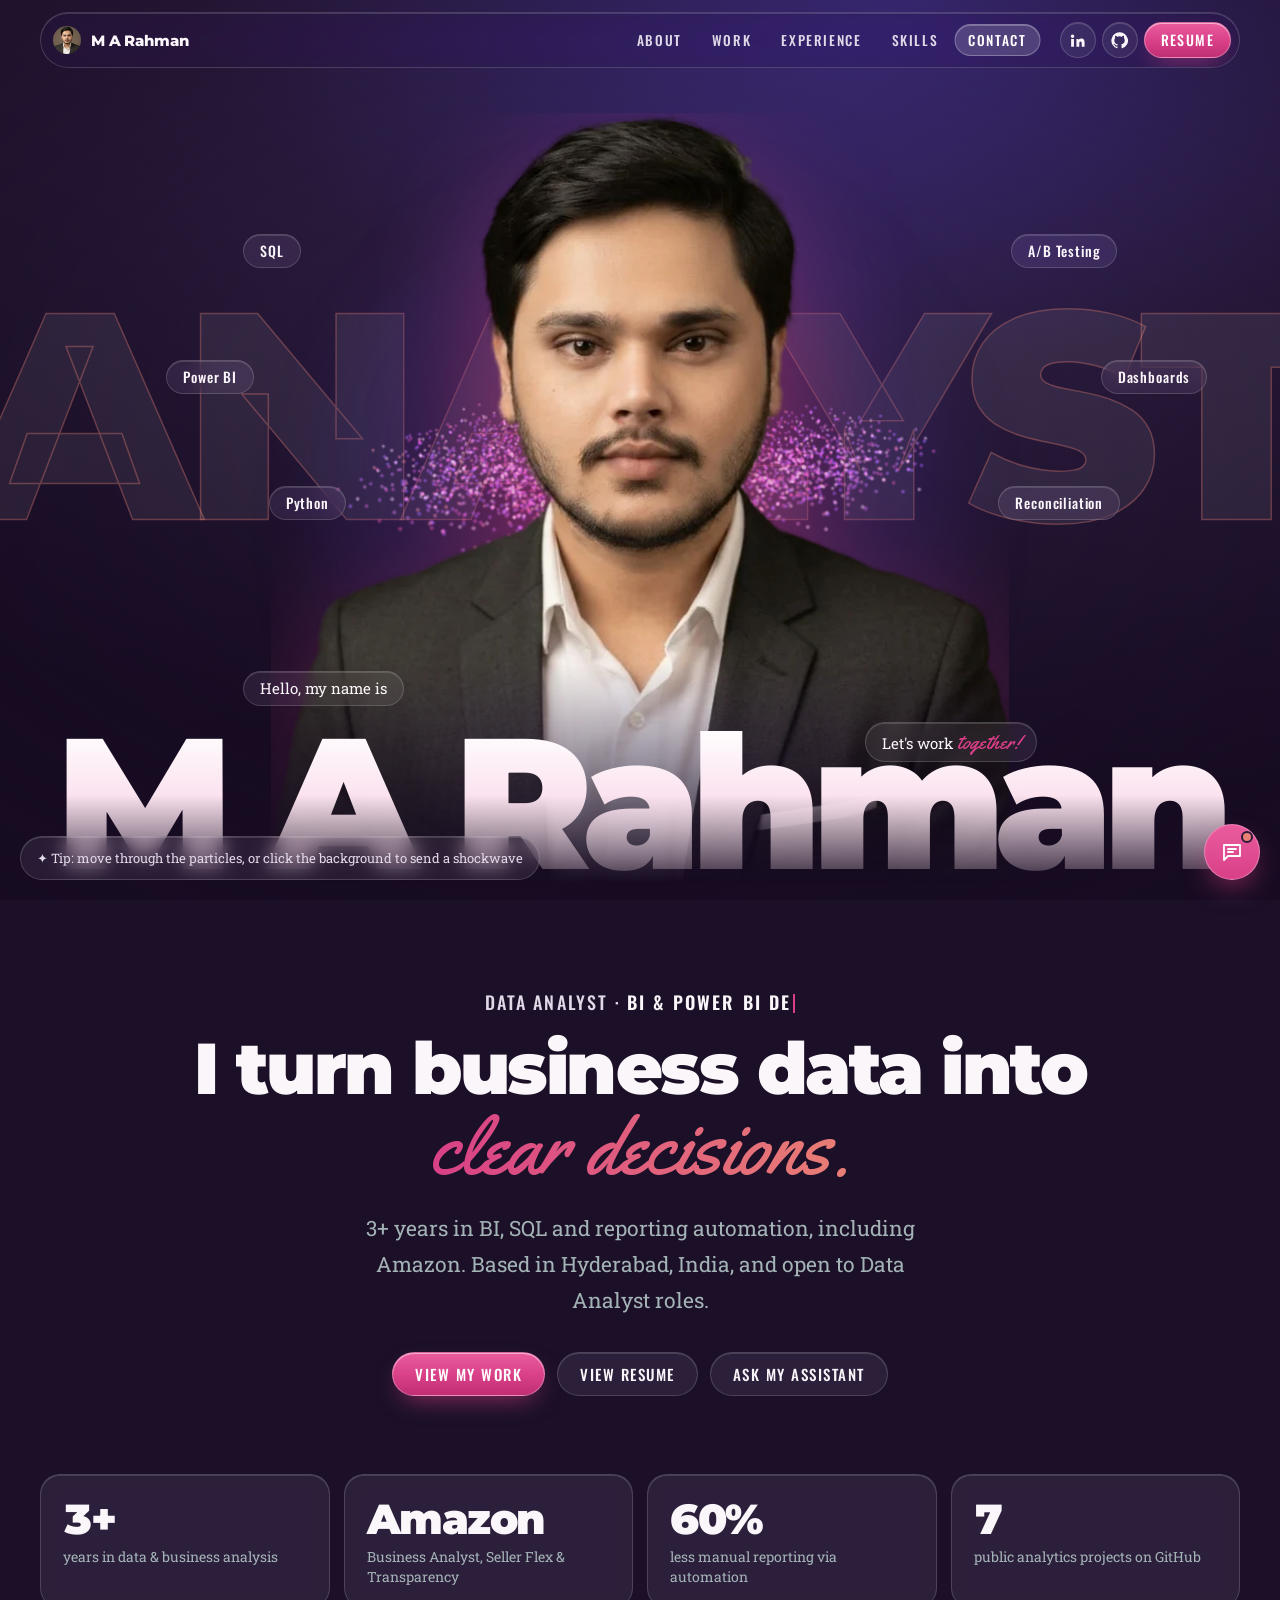
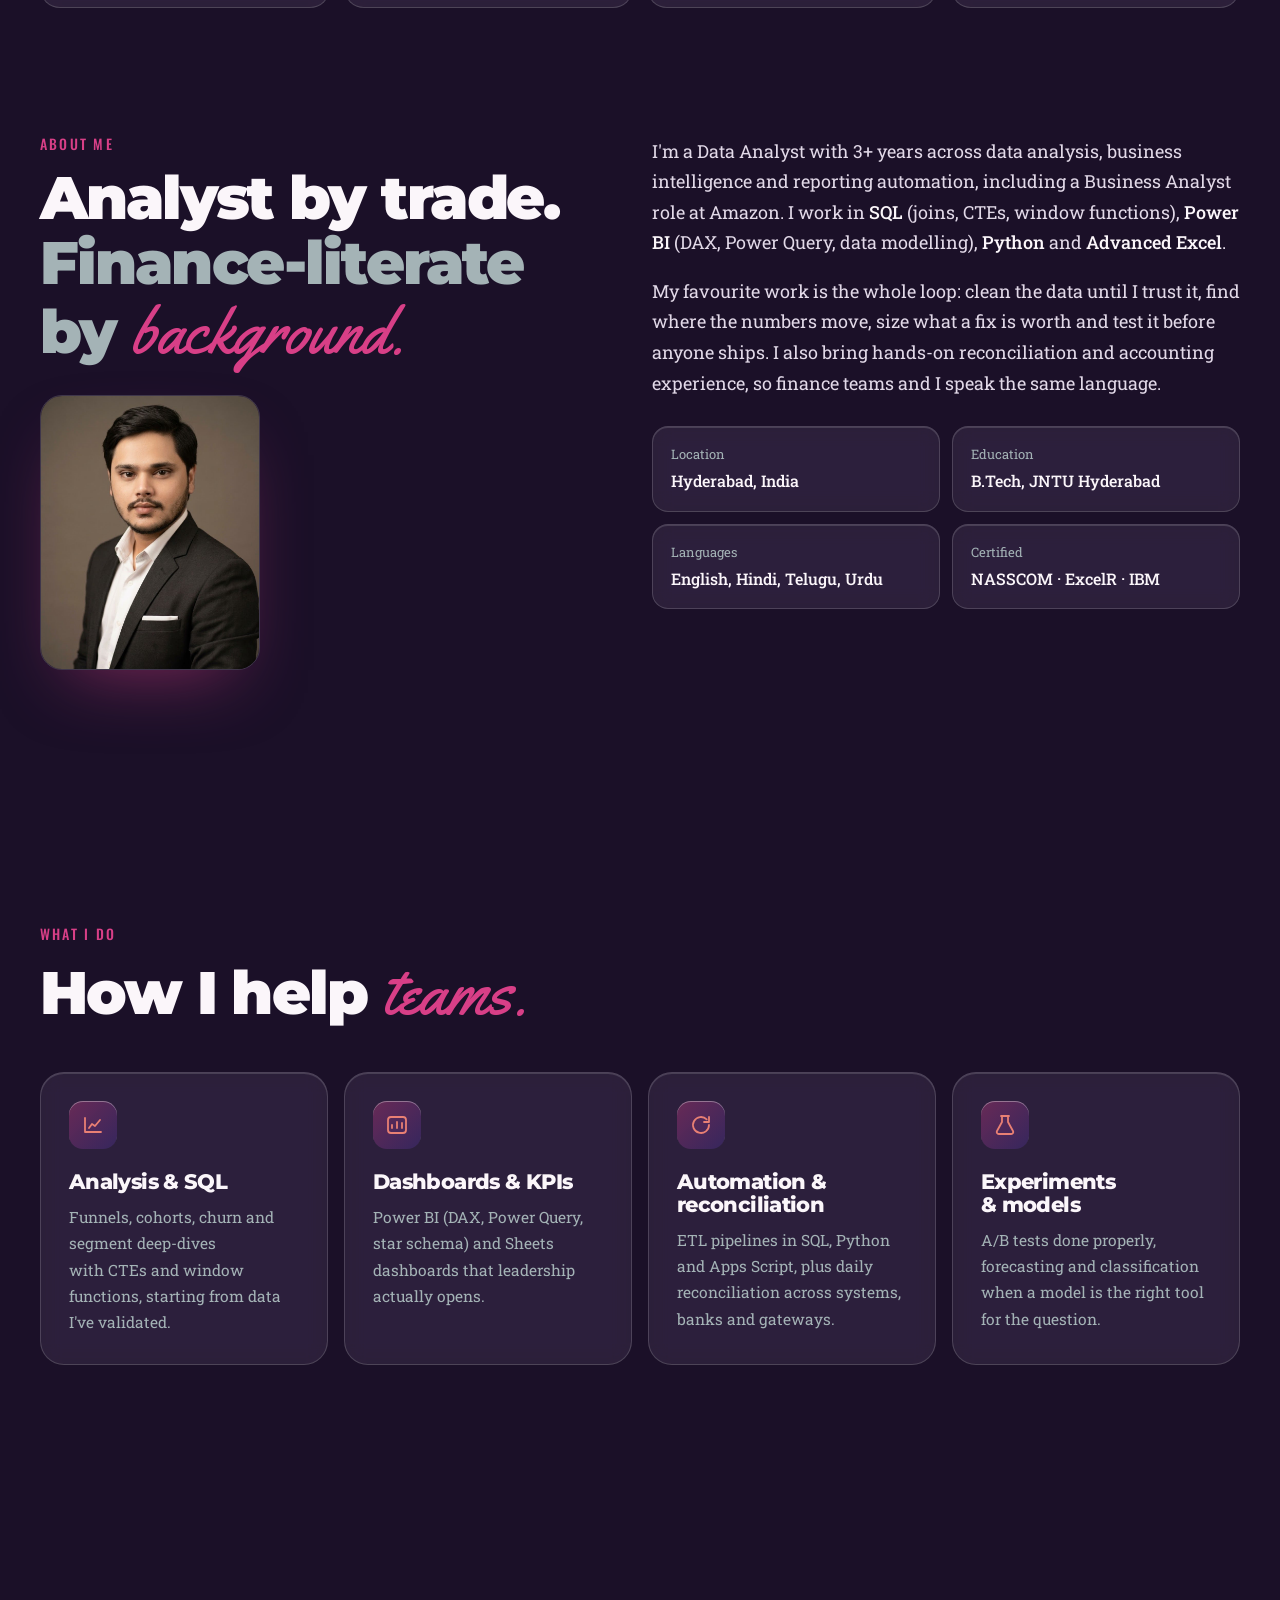
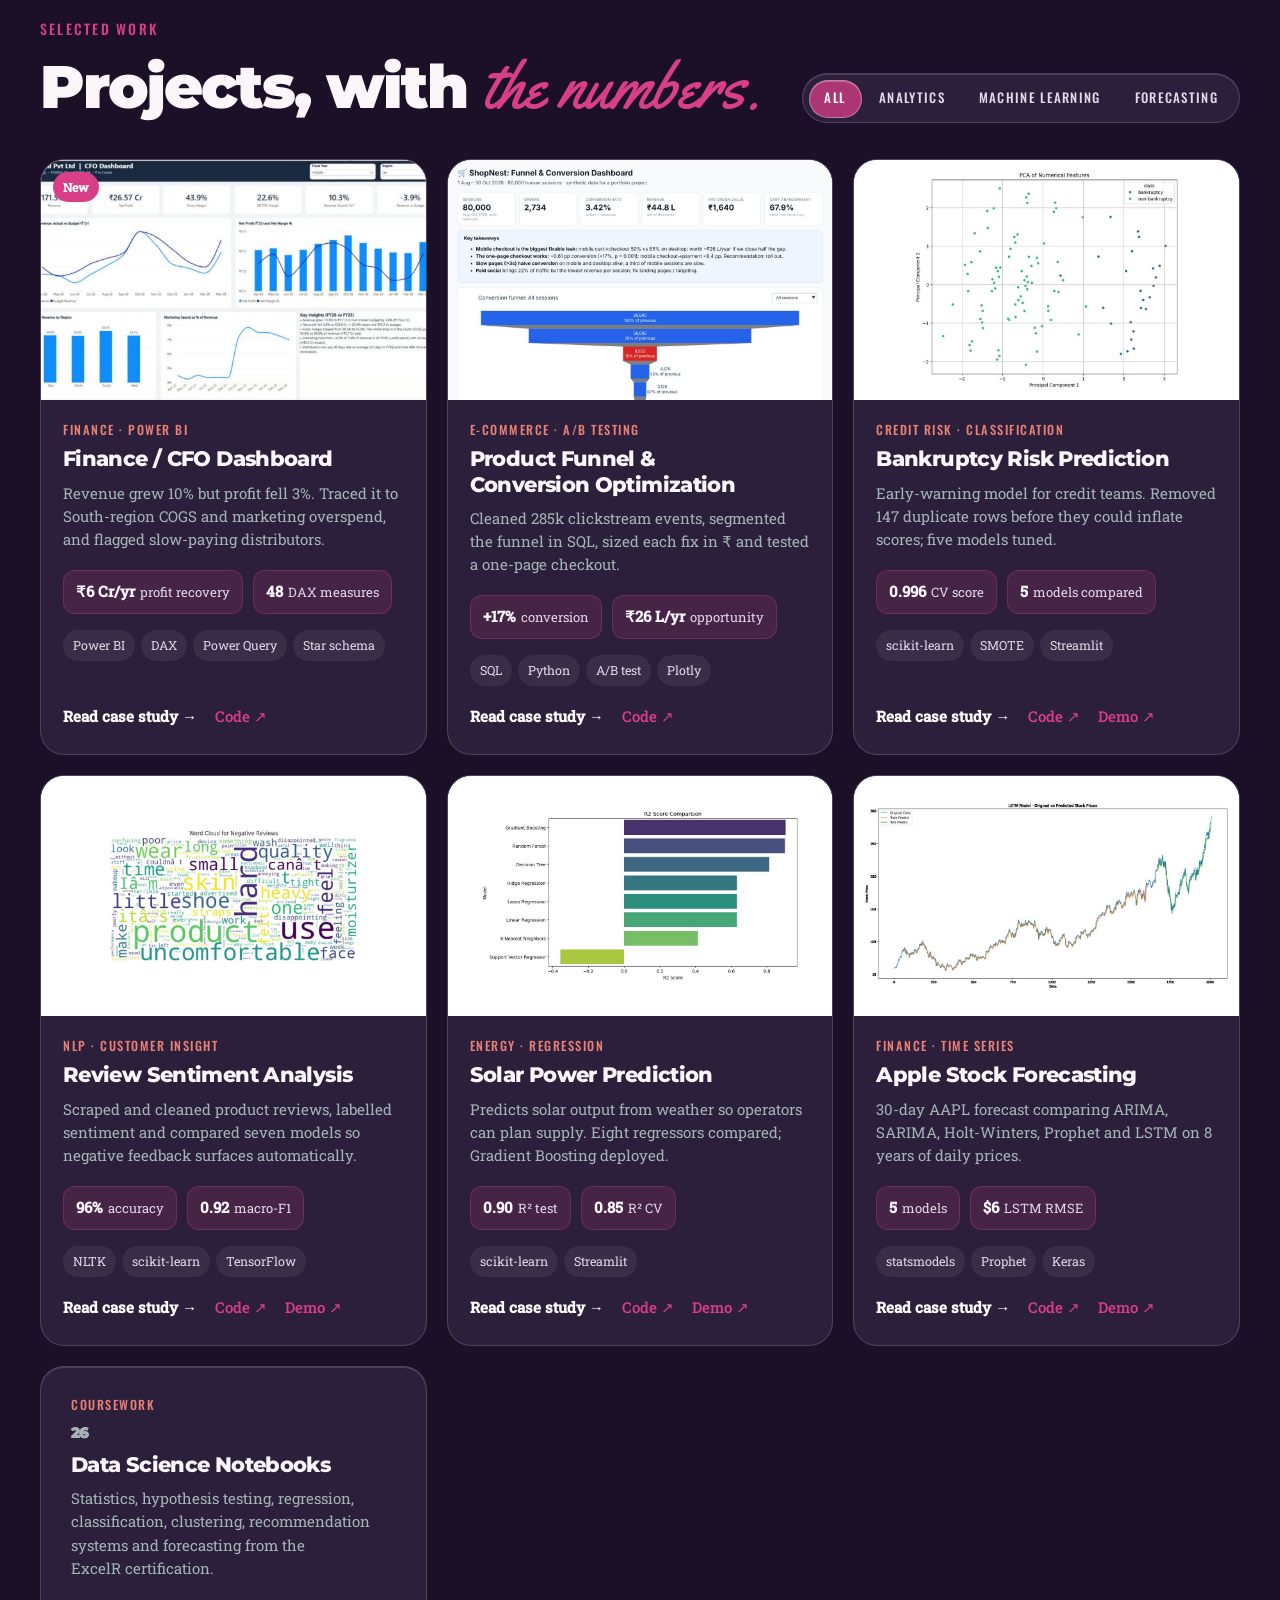
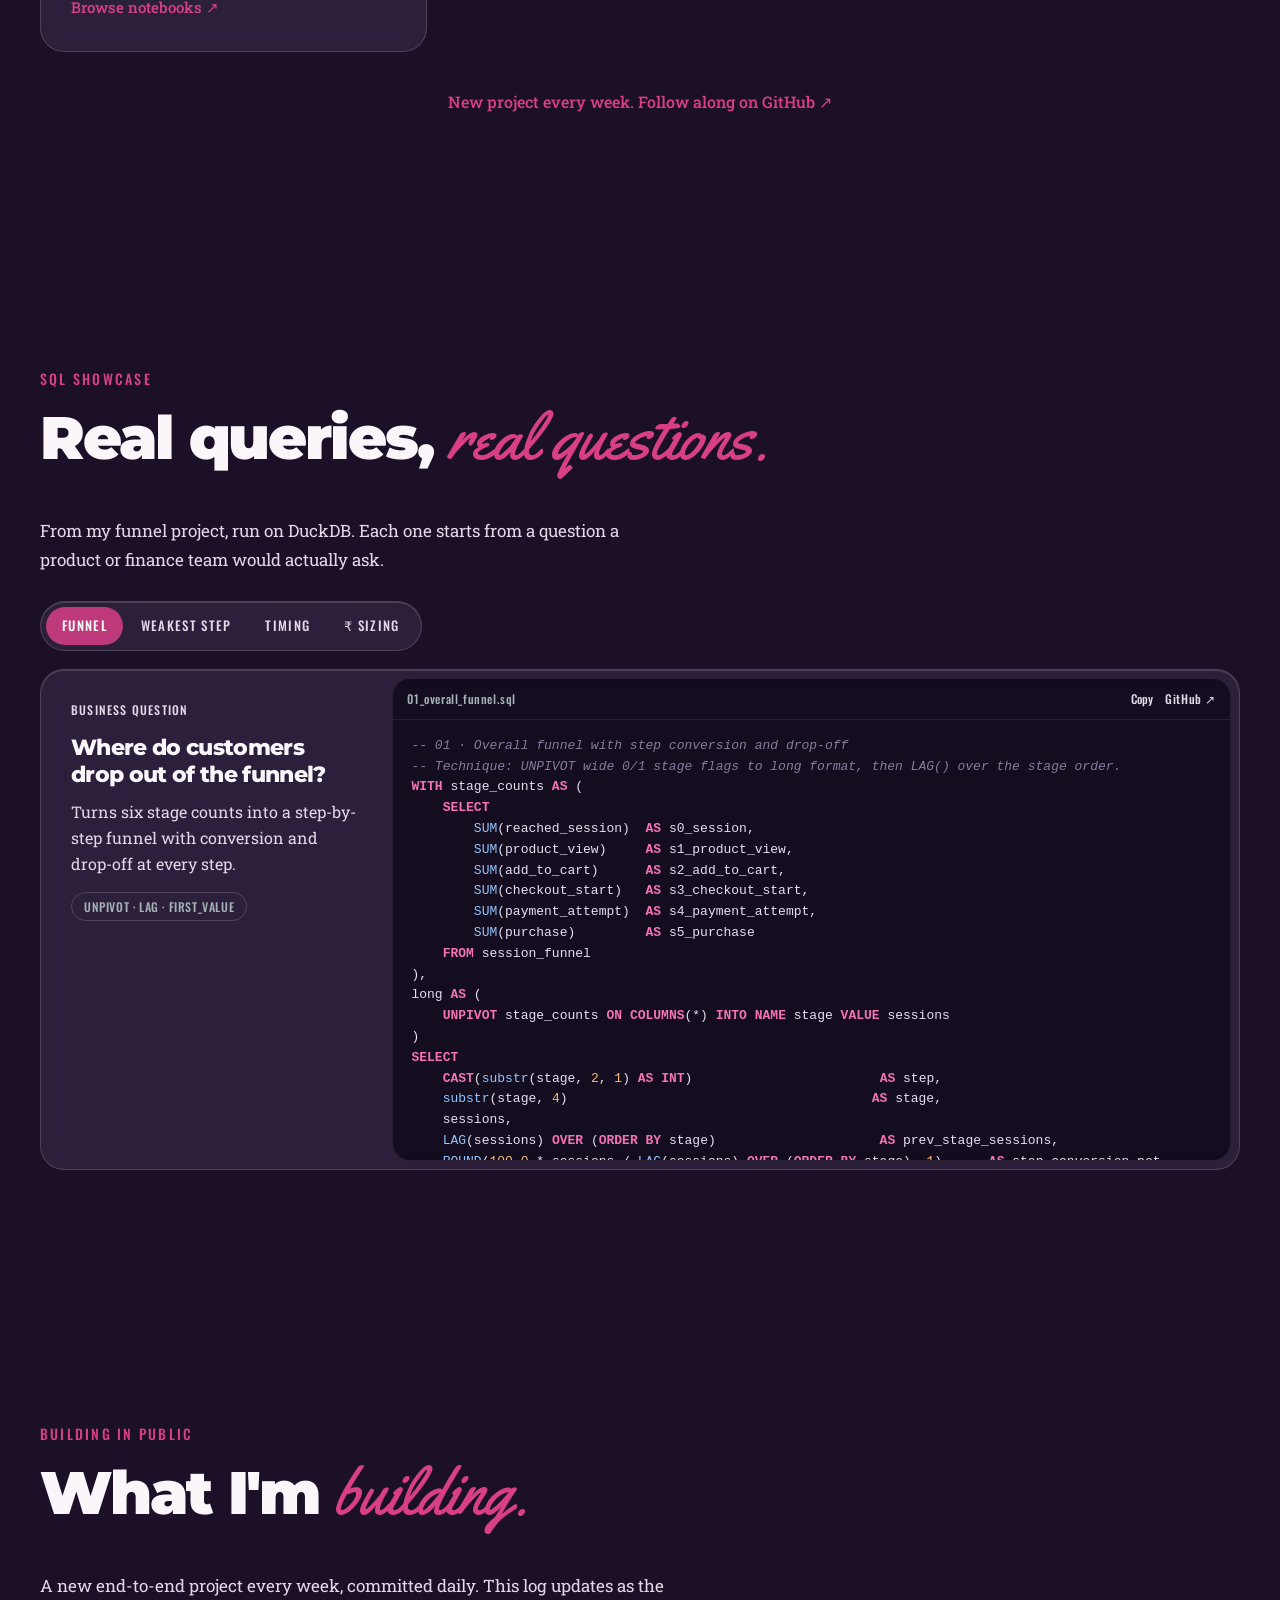
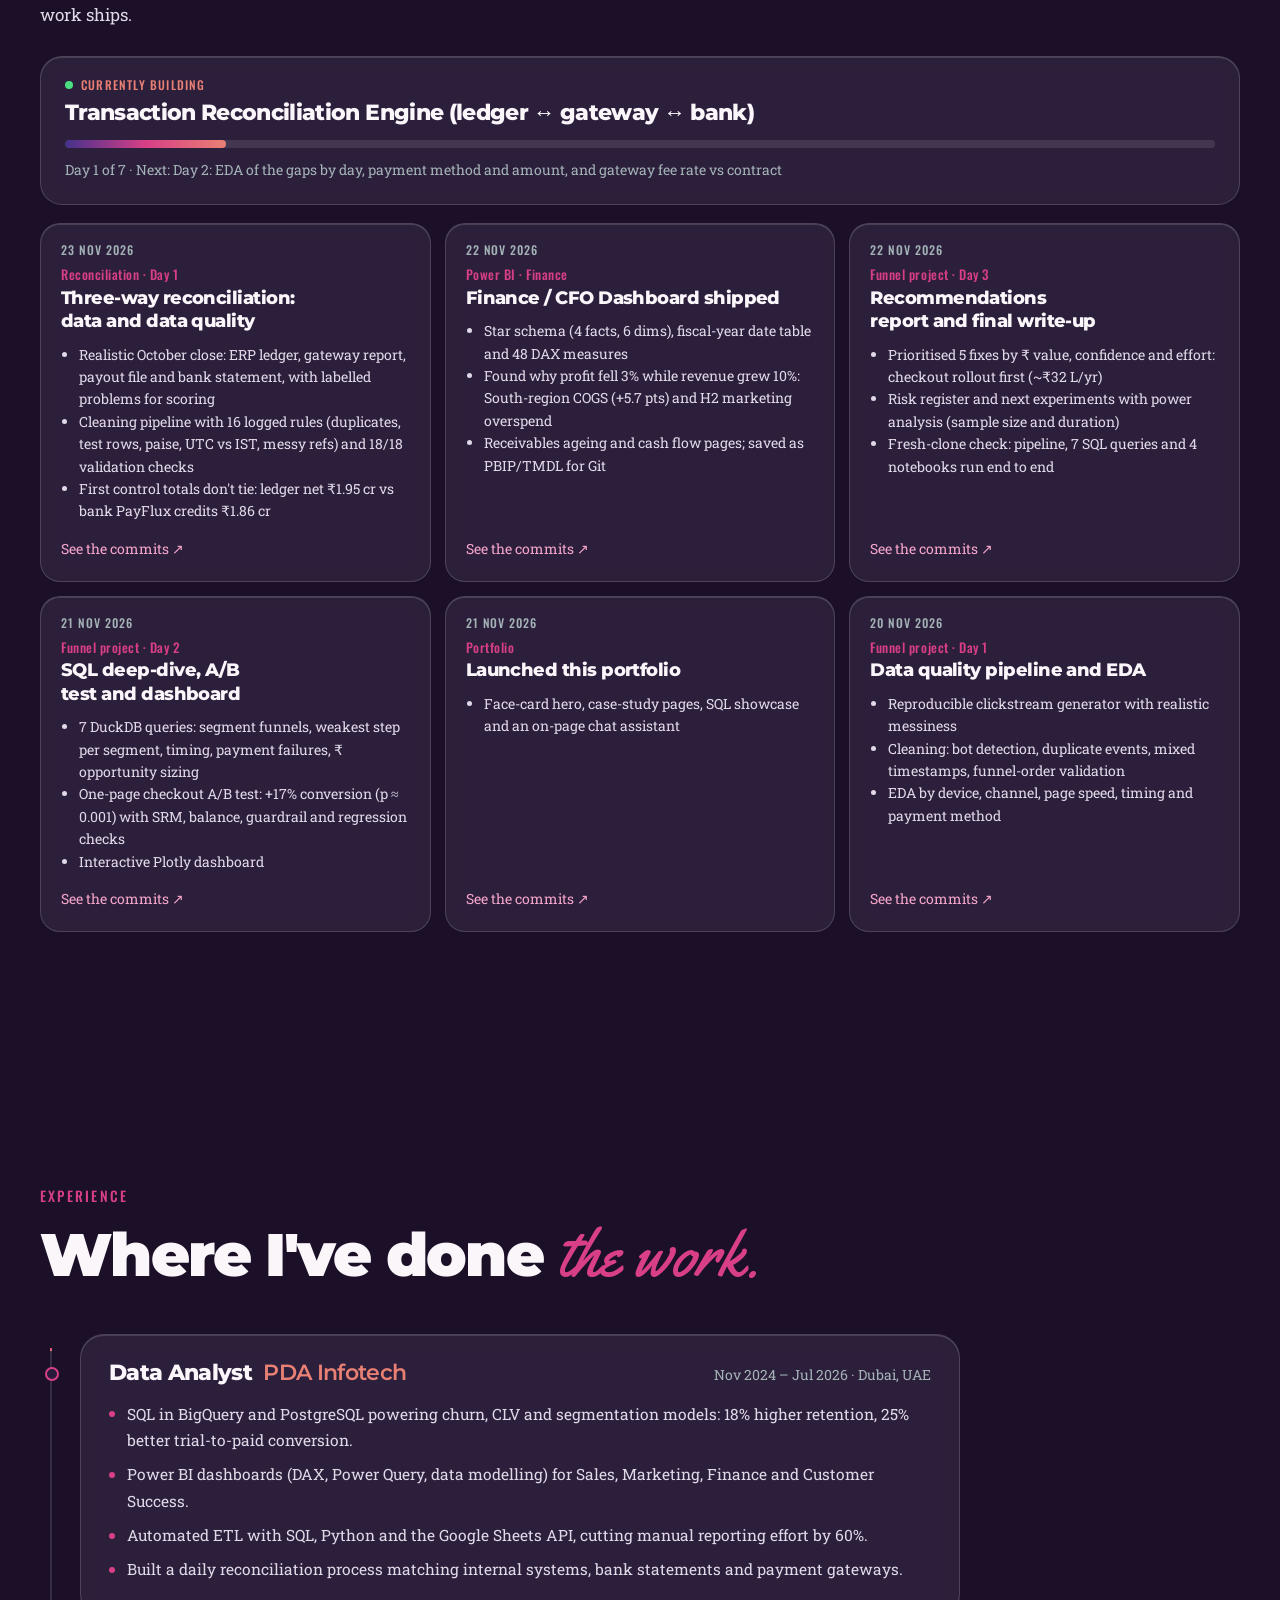
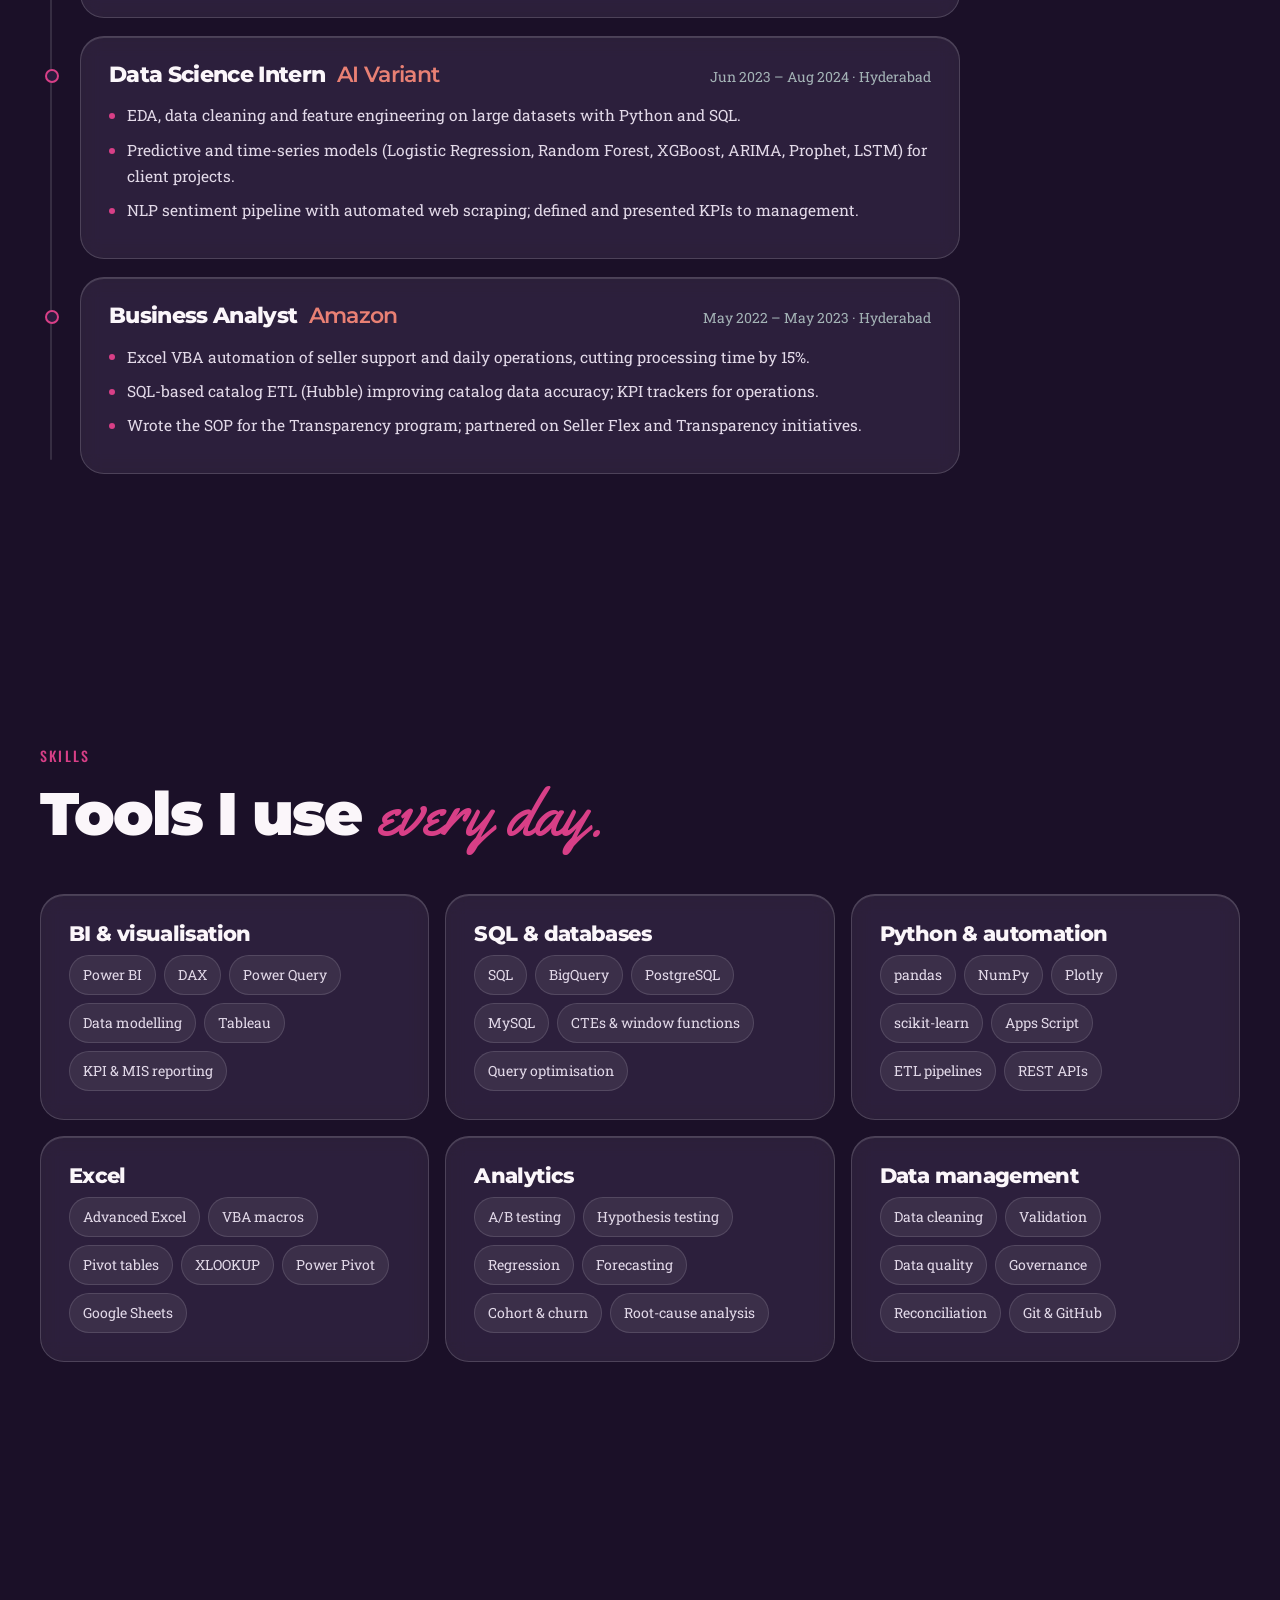
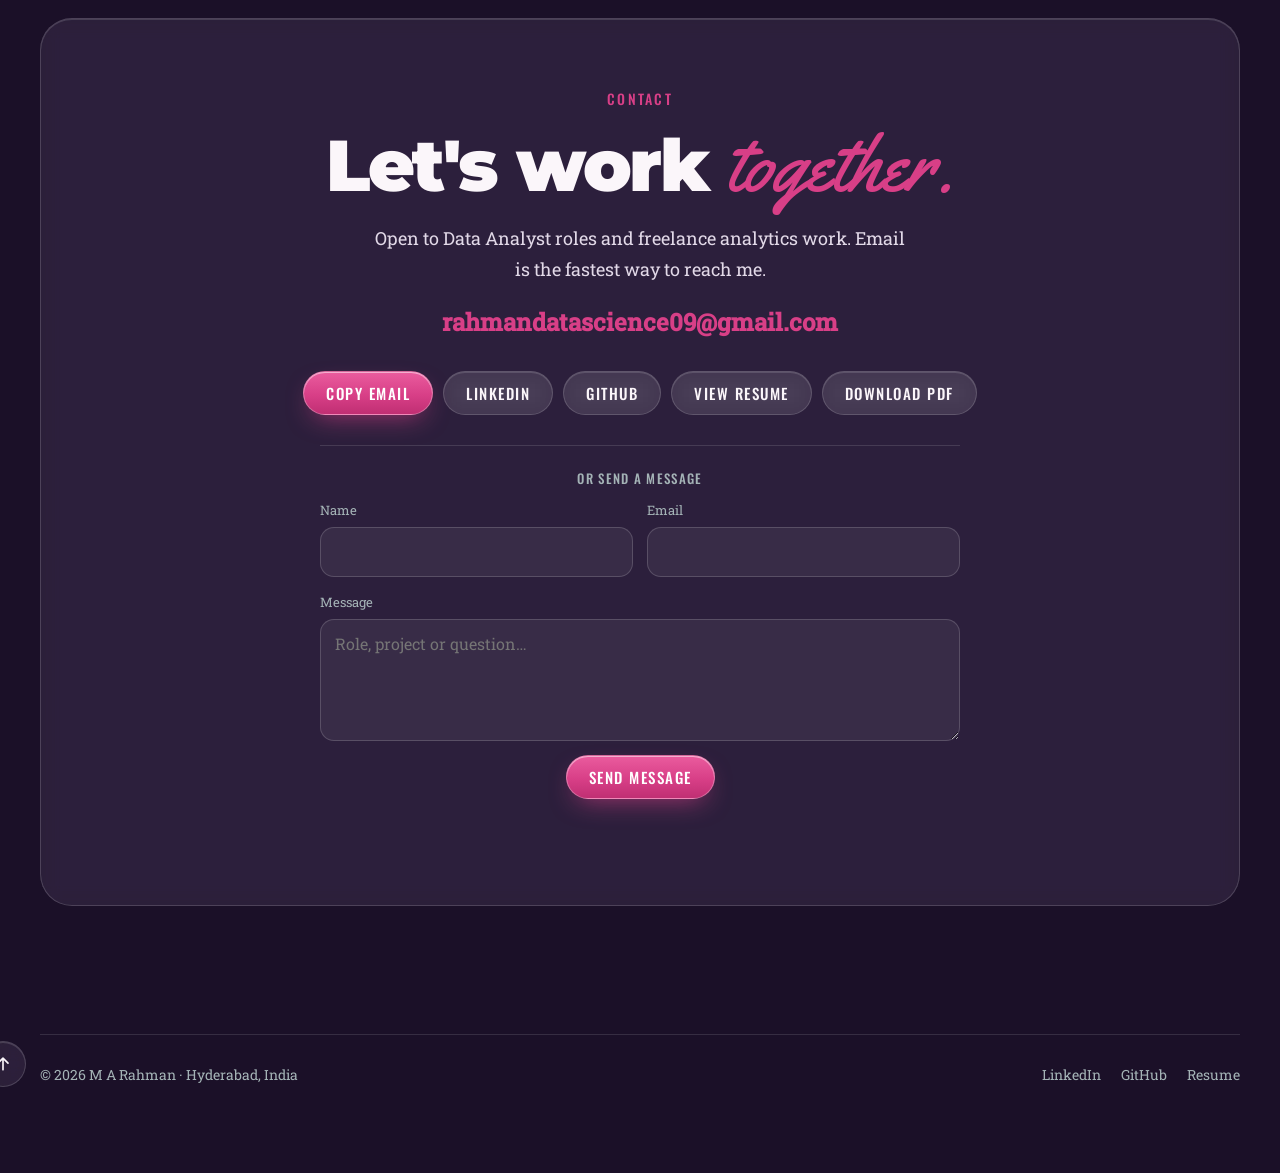
==== commit e2e3dc6f: "Resume buttons open the PDF in a viewer tab; separate Download PDF button" ====
--- a/index.html
+++ b/index.html
@@ -13,7 +13,7 @@
   <link rel="preload" href="assets/face-cutout.webp" as="image">
   <link rel="preload" href="assets/fonts/montserrat-latin-900-normal.woff2" as="font" type="font/woff2" crossorigin>
   <link rel="preload" href="assets/fonts/yellowtail-latin-400-normal.woff2" as="font" type="font/woff2" crossorigin>
-  <link rel="stylesheet" href="css/style.css?v=9">
+  <link rel="stylesheet" href="css/style.css?v=12">
 </head>
 <body>
   <a class="skip" href="#main">Skip to content</a>
@@ -52,7 +52,7 @@
       <a class="icon-btn" href="https://github.com/Rahman17309" target="_blank" rel="noopener" aria-label="GitHub">
         <svg viewBox="0 0 24 24" aria-hidden="true"><path d="M12 .5a11.5 11.5 0 0 0-3.64 22.41c.58.1.79-.25.79-.56v-2c-3.2.7-3.88-1.37-3.88-1.37-.52-1.33-1.28-1.69-1.28-1.69-1.05-.72.08-.7.08-.7 1.16.08 1.77 1.19 1.77 1.19 1.03 1.77 2.7 1.26 3.36.96.1-.75.4-1.26.73-1.55-2.55-.29-5.24-1.28-5.24-5.68 0-1.26.45-2.28 1.19-3.09-.12-.29-.52-1.46.11-3.05 0 0 .97-.31 3.17 1.18a11 11 0 0 1 5.77 0c2.2-1.49 3.17-1.18 3.17-1.18.63 1.59.23 2.76.11 3.05.74.81 1.19 1.83 1.19 3.09 0 4.41-2.7 5.38-5.26 5.67.41.36.78 1.06.78 2.14v3.17c0 .31.21.67.8.56A11.5 11.5 0 0 0 12 .5Z"/></svg>
       </a>
-      <a class="btn btn--small btn--primary nav__cta" href="assets/MA_Rahman_Data_Analyst_Resume.pdf" download="MA_Rahman_Data_Analyst_Resume.pdf">Resume</a>
+      <a class="btn btn--small btn--primary nav__cta" href="assets/MA_Rahman_Data_Analyst_Resume.pdf" target="_blank" rel="noopener">Resume</a>
     </div>
   </header>
 
@@ -84,7 +84,7 @@
       <p class="intro__lead reveal">3+ years in BI, SQL and reporting automation, including Amazon. Based in Hyderabad, India, and open to Data Analyst roles.</p>
       <div class="intro__actions reveal">
         <a class="btn btn--primary" href="#work">View my work</a>
-        <a class="btn btn--glass" href="assets/MA_Rahman_Data_Analyst_Resume.pdf" download="MA_Rahman_Data_Analyst_Resume.pdf">Download resume</a>
+        <a class="btn btn--glass" href="assets/MA_Rahman_Data_Analyst_Resume.pdf" target="_blank" rel="noopener">View resume</a>
         <button class="btn btn--glass" type="button" data-open-chat>Ask my assistant</button>
       </div>
     </section>
@@ -503,7 +503,8 @@
             <button class="btn btn--primary copy" type="button" data-copy="rahmandatascience09@gmail.com">Copy email</button>
             <a class="btn btn--glass" href="https://www.linkedin.com/in/rahman17309/" target="_blank" rel="noopener">LinkedIn</a>
             <a class="btn btn--glass" href="https://github.com/Rahman17309" target="_blank" rel="noopener">GitHub</a>
-            <a class="btn btn--glass" href="assets/MA_Rahman_Data_Analyst_Resume.pdf" download="MA_Rahman_Data_Analyst_Resume.pdf">Resume</a>
+            <a class="btn btn--glass" href="assets/MA_Rahman_Data_Analyst_Resume.pdf" target="_blank" rel="noopener">View resume</a>
+            <a class="btn btn--glass" href="assets/MA_Rahman_Data_Analyst_Resume.pdf" download="MA_Rahman_Data_Analyst_Resume.pdf">Download PDF</a>
           </div>
           <form class="cform" id="cform" action="https://formsubmit.co/rahmandatascience09@gmail.com" method="POST">
             <p class="cform__title">Or send a message</p>
@@ -528,7 +529,7 @@
     <ul>
       <li><a href="https://www.linkedin.com/in/rahman17309/" target="_blank" rel="noopener">LinkedIn</a></li>
       <li><a href="https://github.com/Rahman17309" target="_blank" rel="noopener">GitHub</a></li>
-      <li><a href="assets/MA_Rahman_Data_Analyst_Resume.pdf" download="MA_Rahman_Data_Analyst_Resume.pdf">Resume</a></li>
+      <li><a href="assets/MA_Rahman_Data_Analyst_Resume.pdf" target="_blank" rel="noopener">Resume</a></li>
     </ul>
   </footer>
 
@@ -579,7 +580,7 @@
   <script src="js/loader.js?v=9"></script>
   <script src="js/main.js?v=9"></script>
   <script src="js/interact.js?v=9"></script>
-  <script src="js/chat.js?v=10"></script>
+  <script src="js/chat.js?v=12"></script>
   <script src="js/log-data.js?v=13"></script>
   <script src="js/extras.js?v=9"></script>
   <script data-goatcounter="https://rahman17309.goatcounter.com/count" async src="https://gc.zgo.at/count.js"></script>
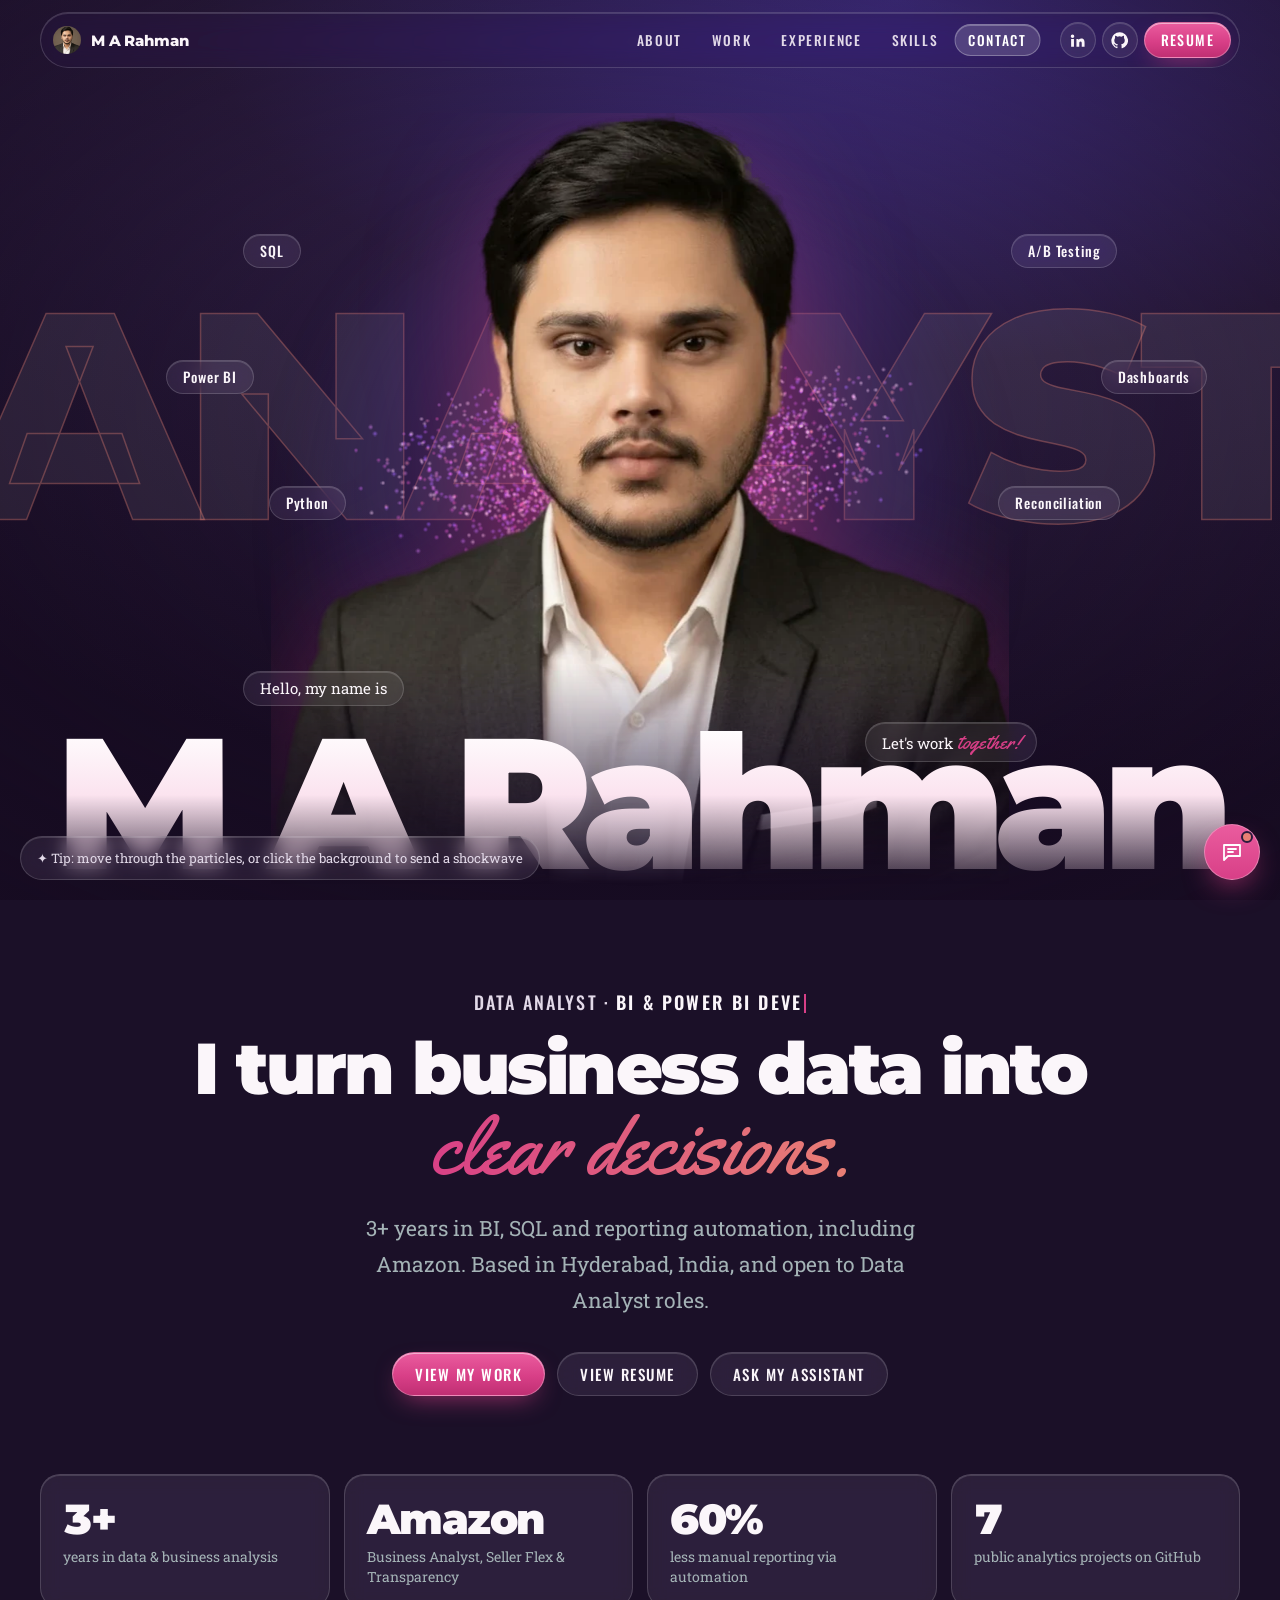
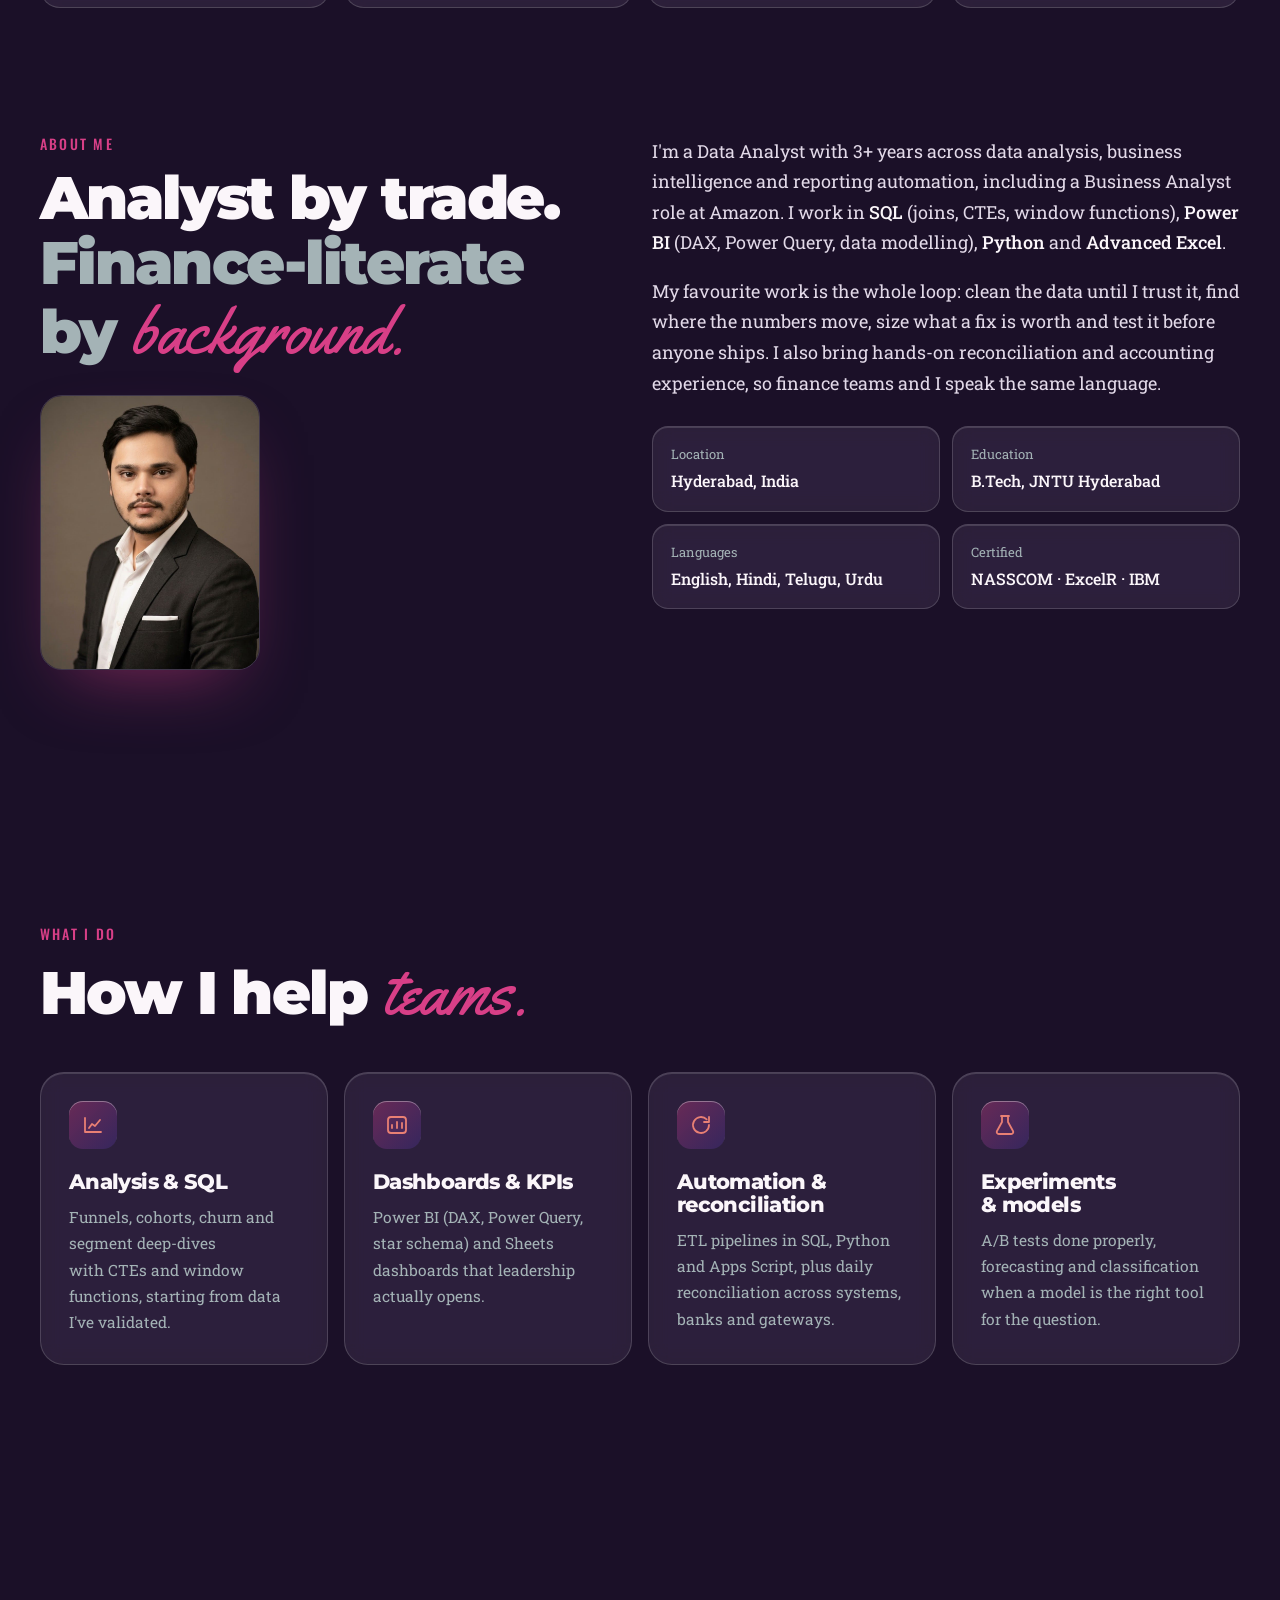
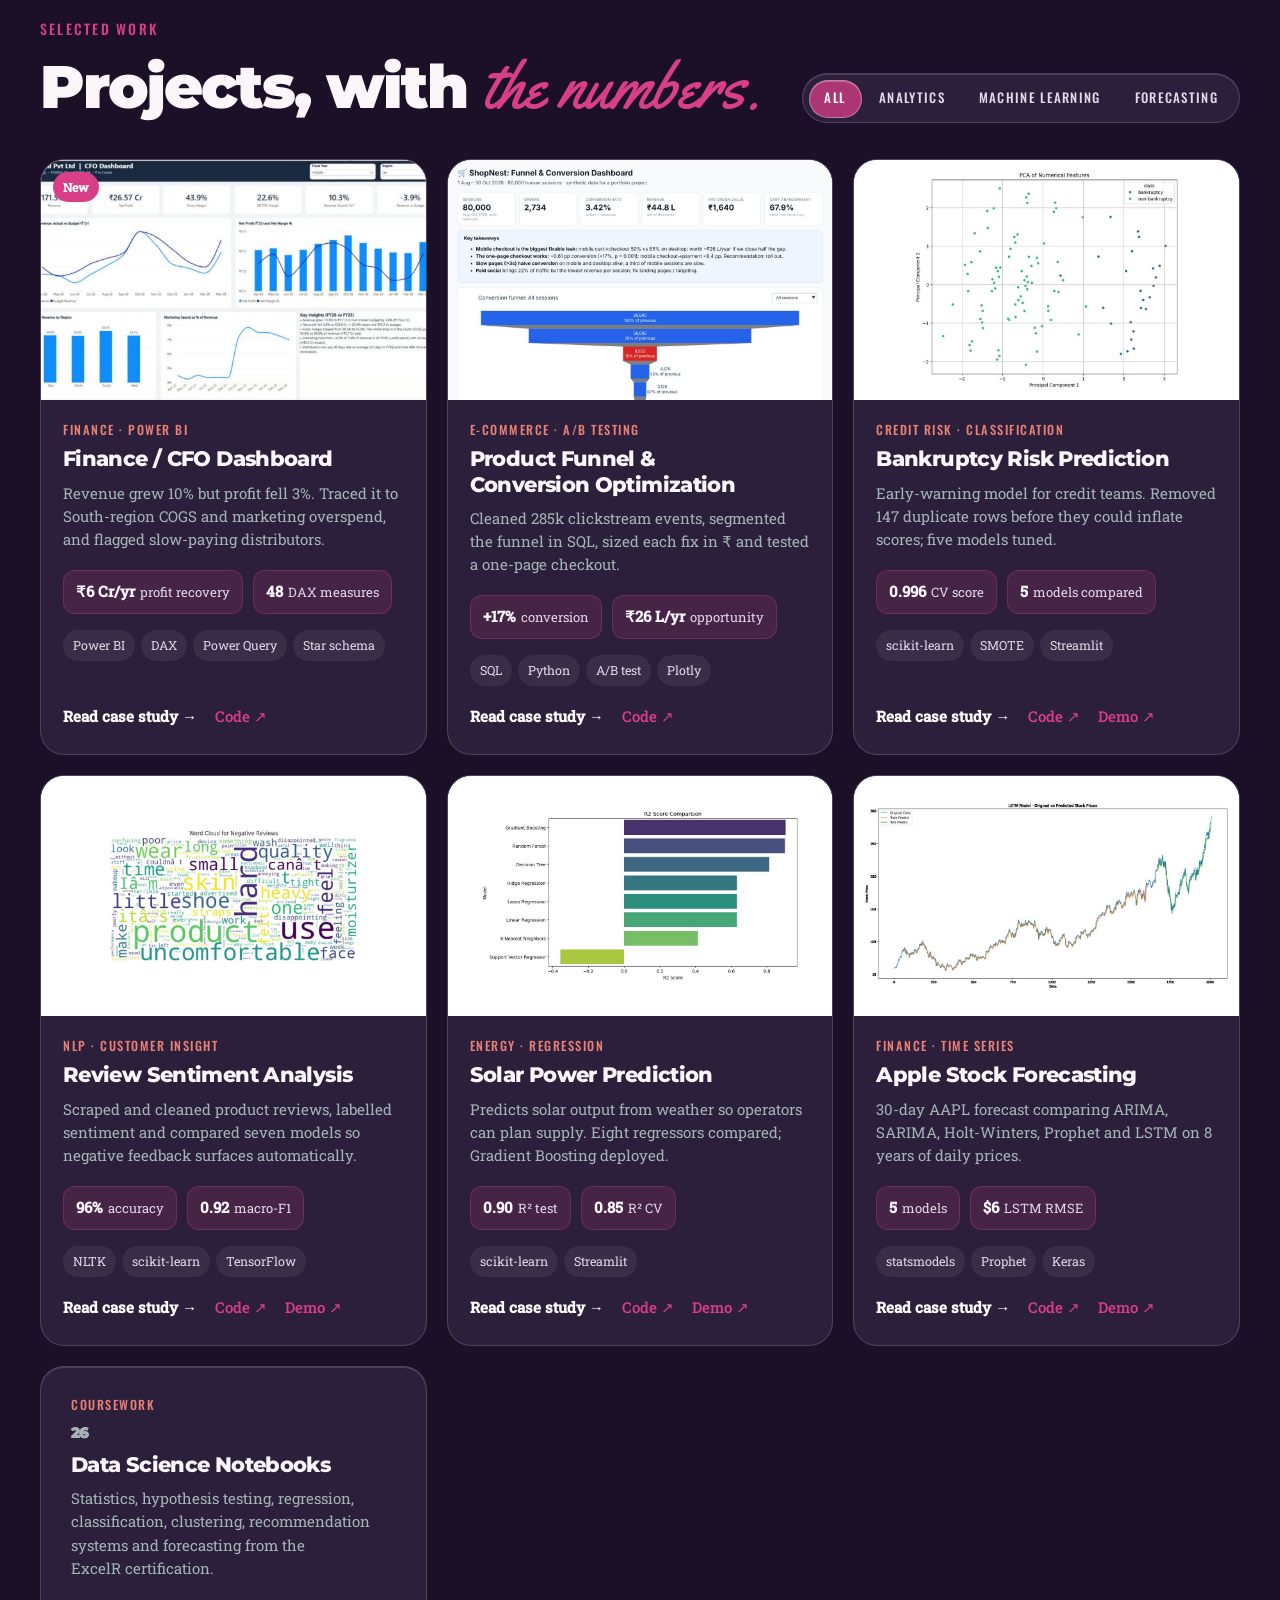
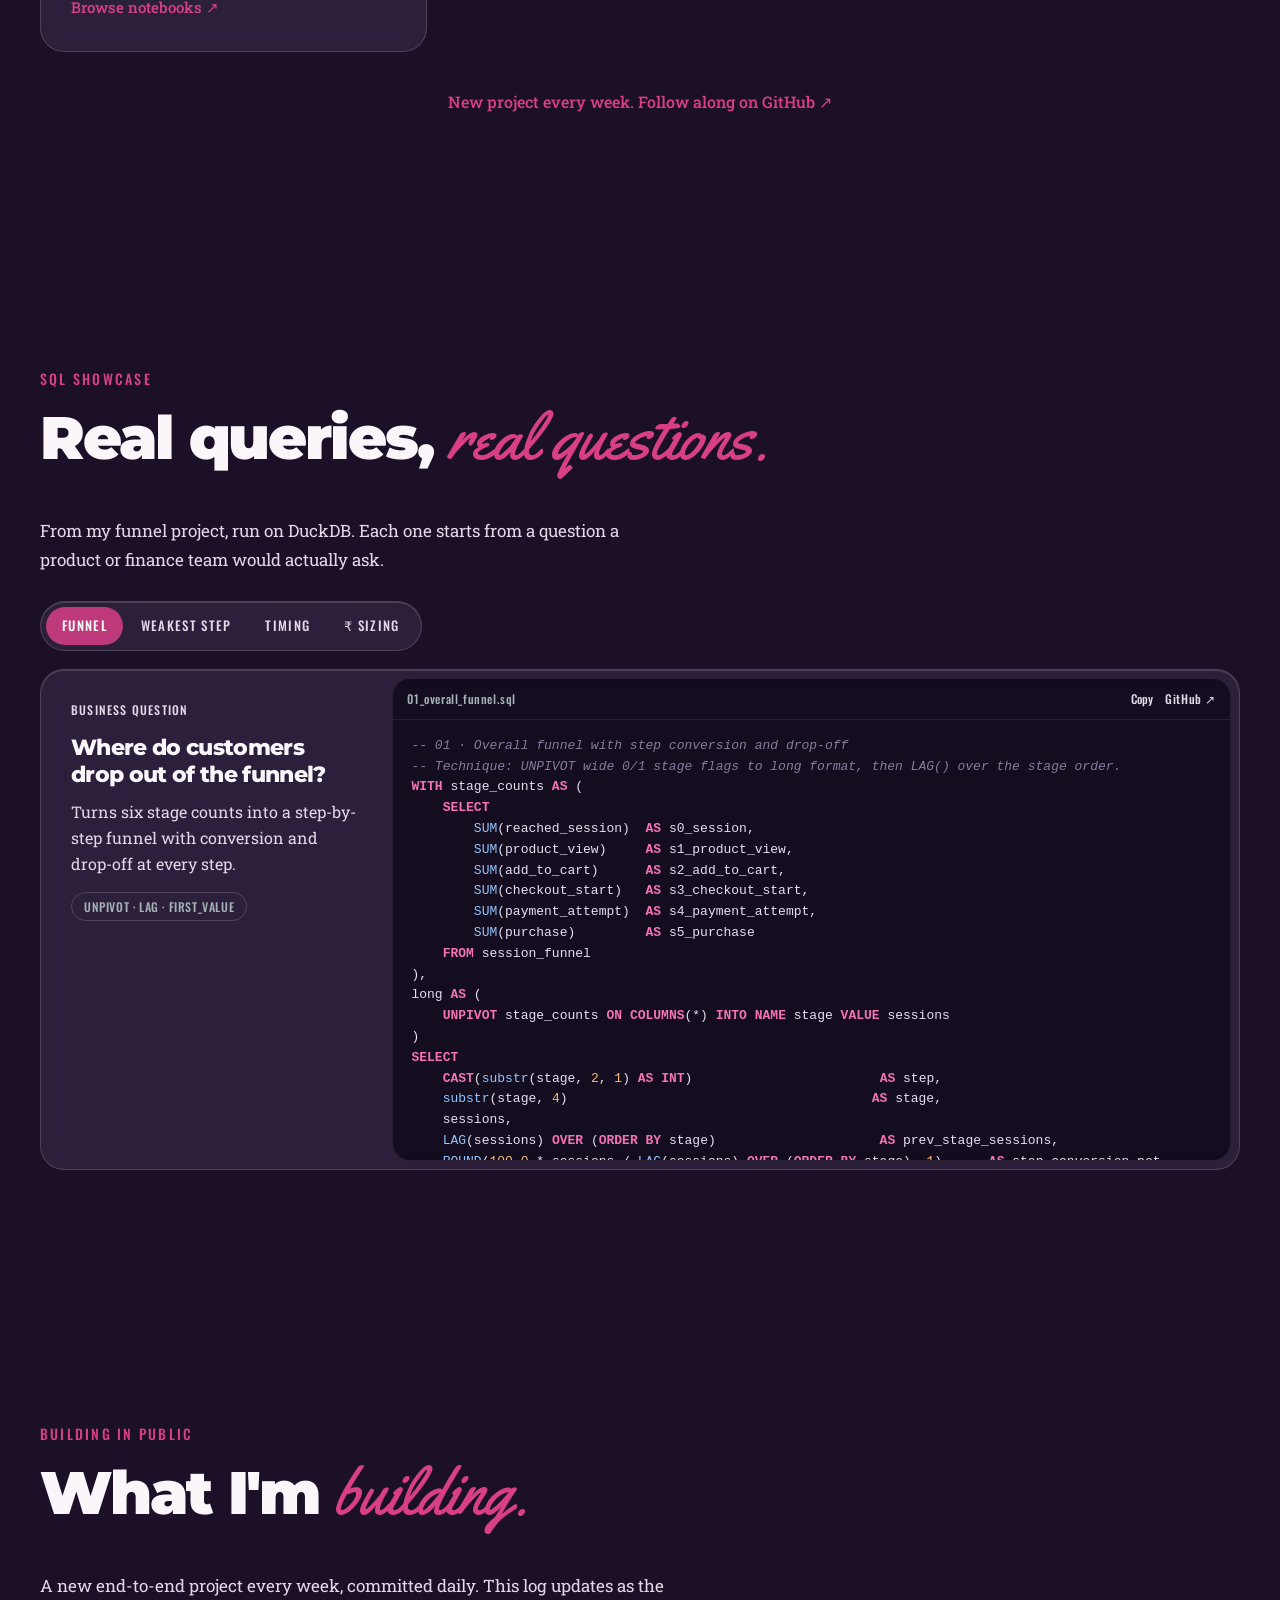
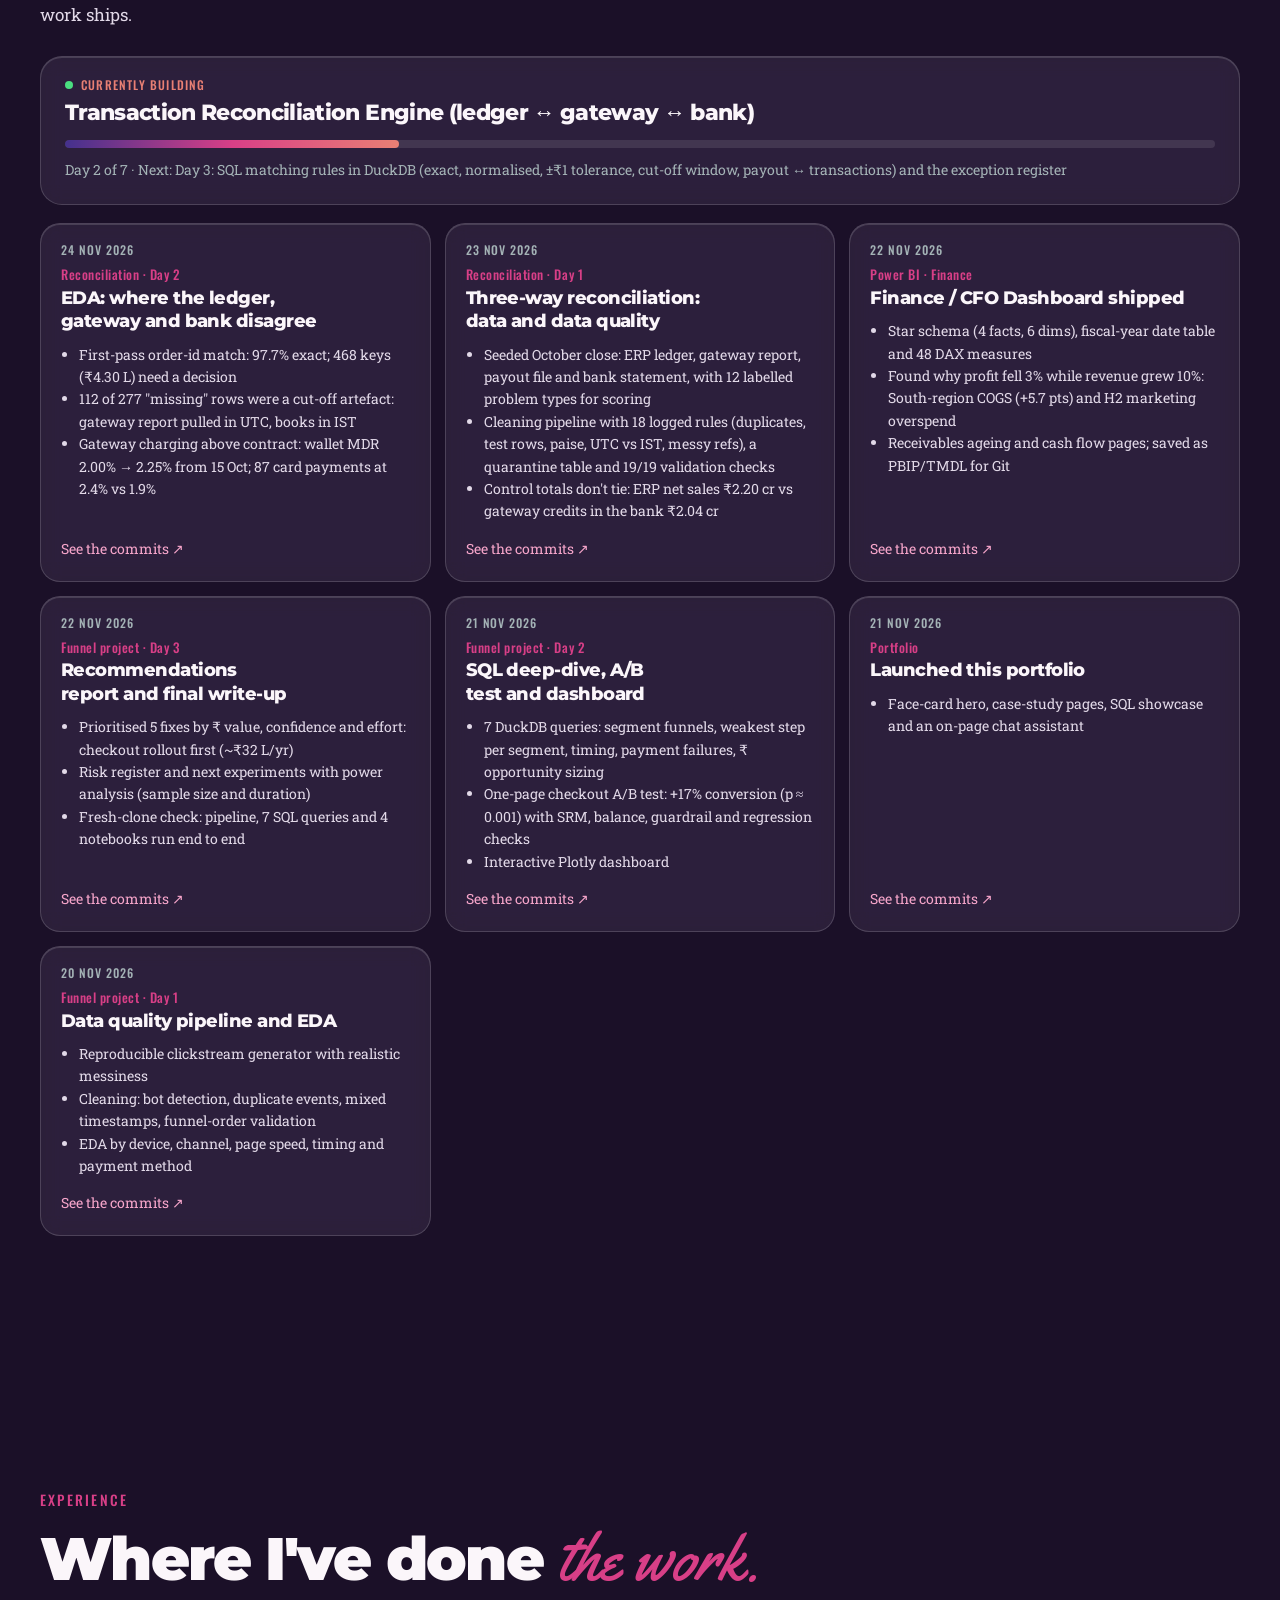
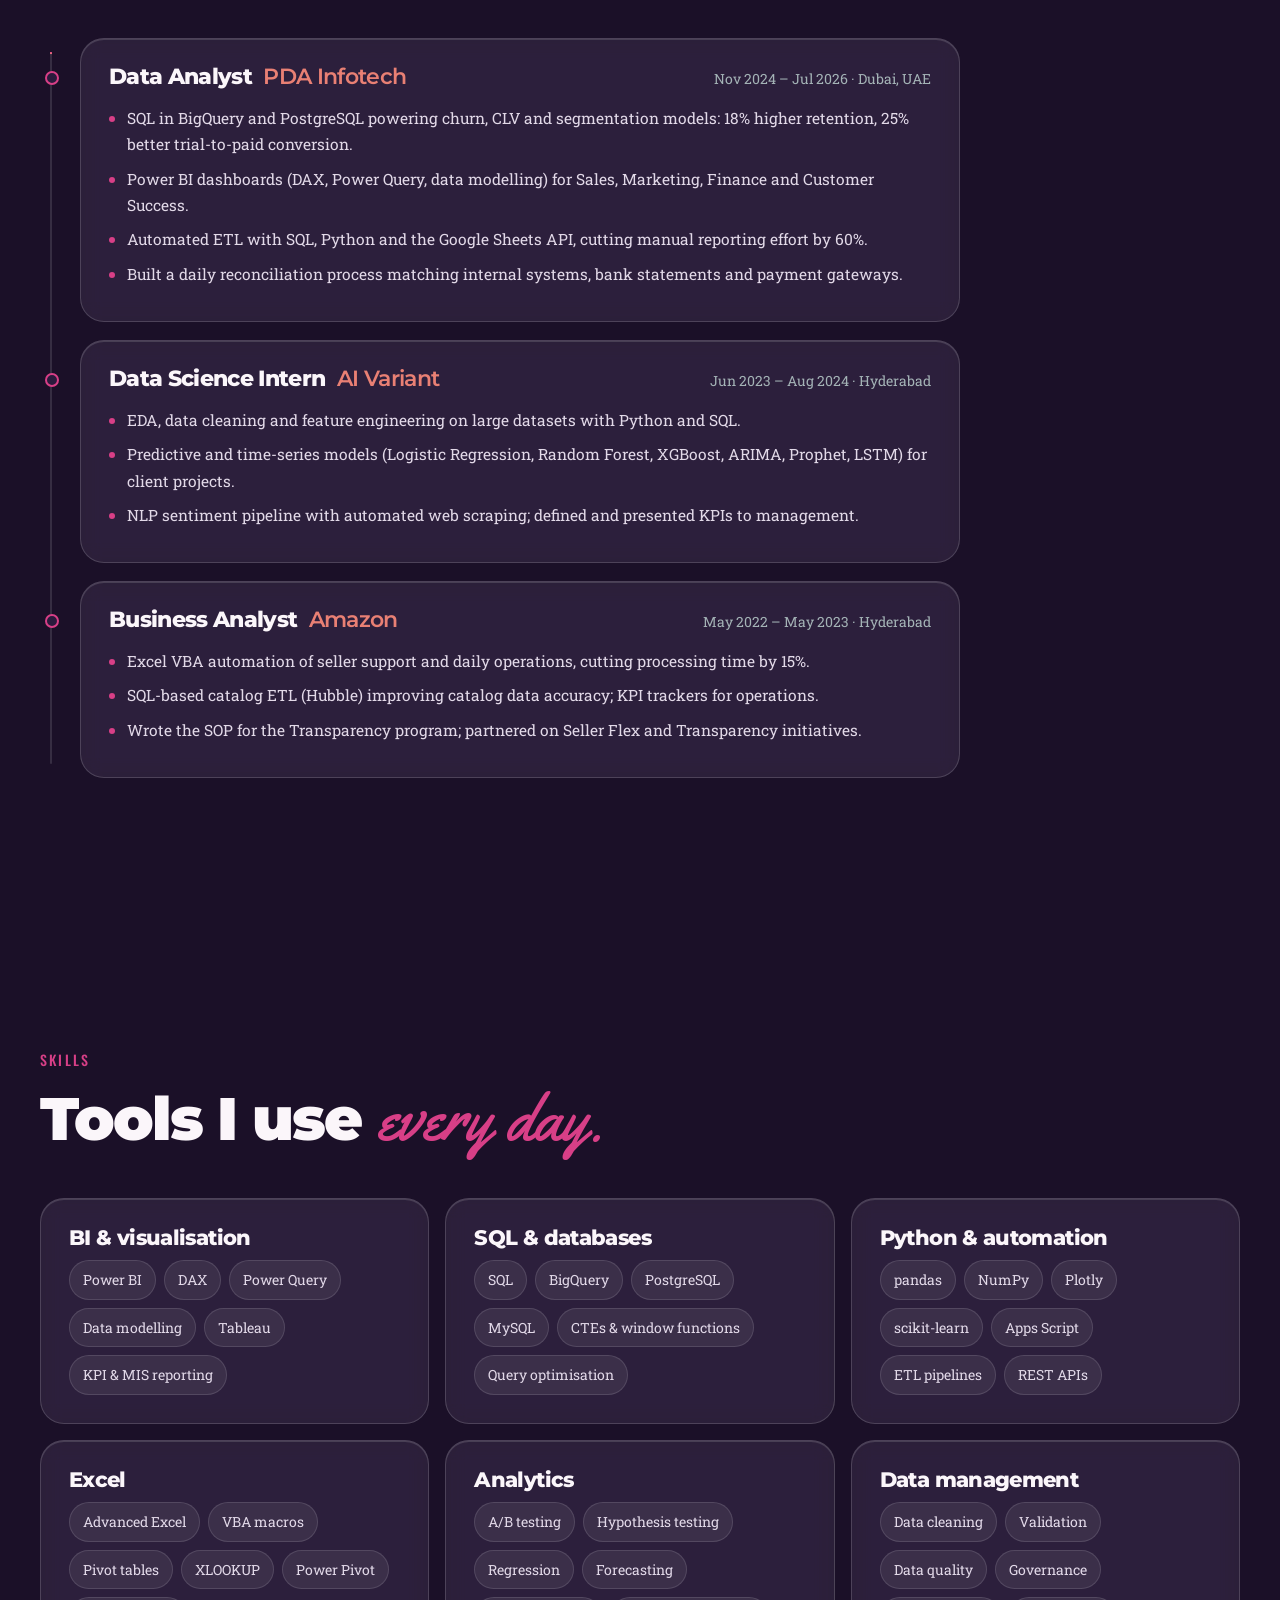
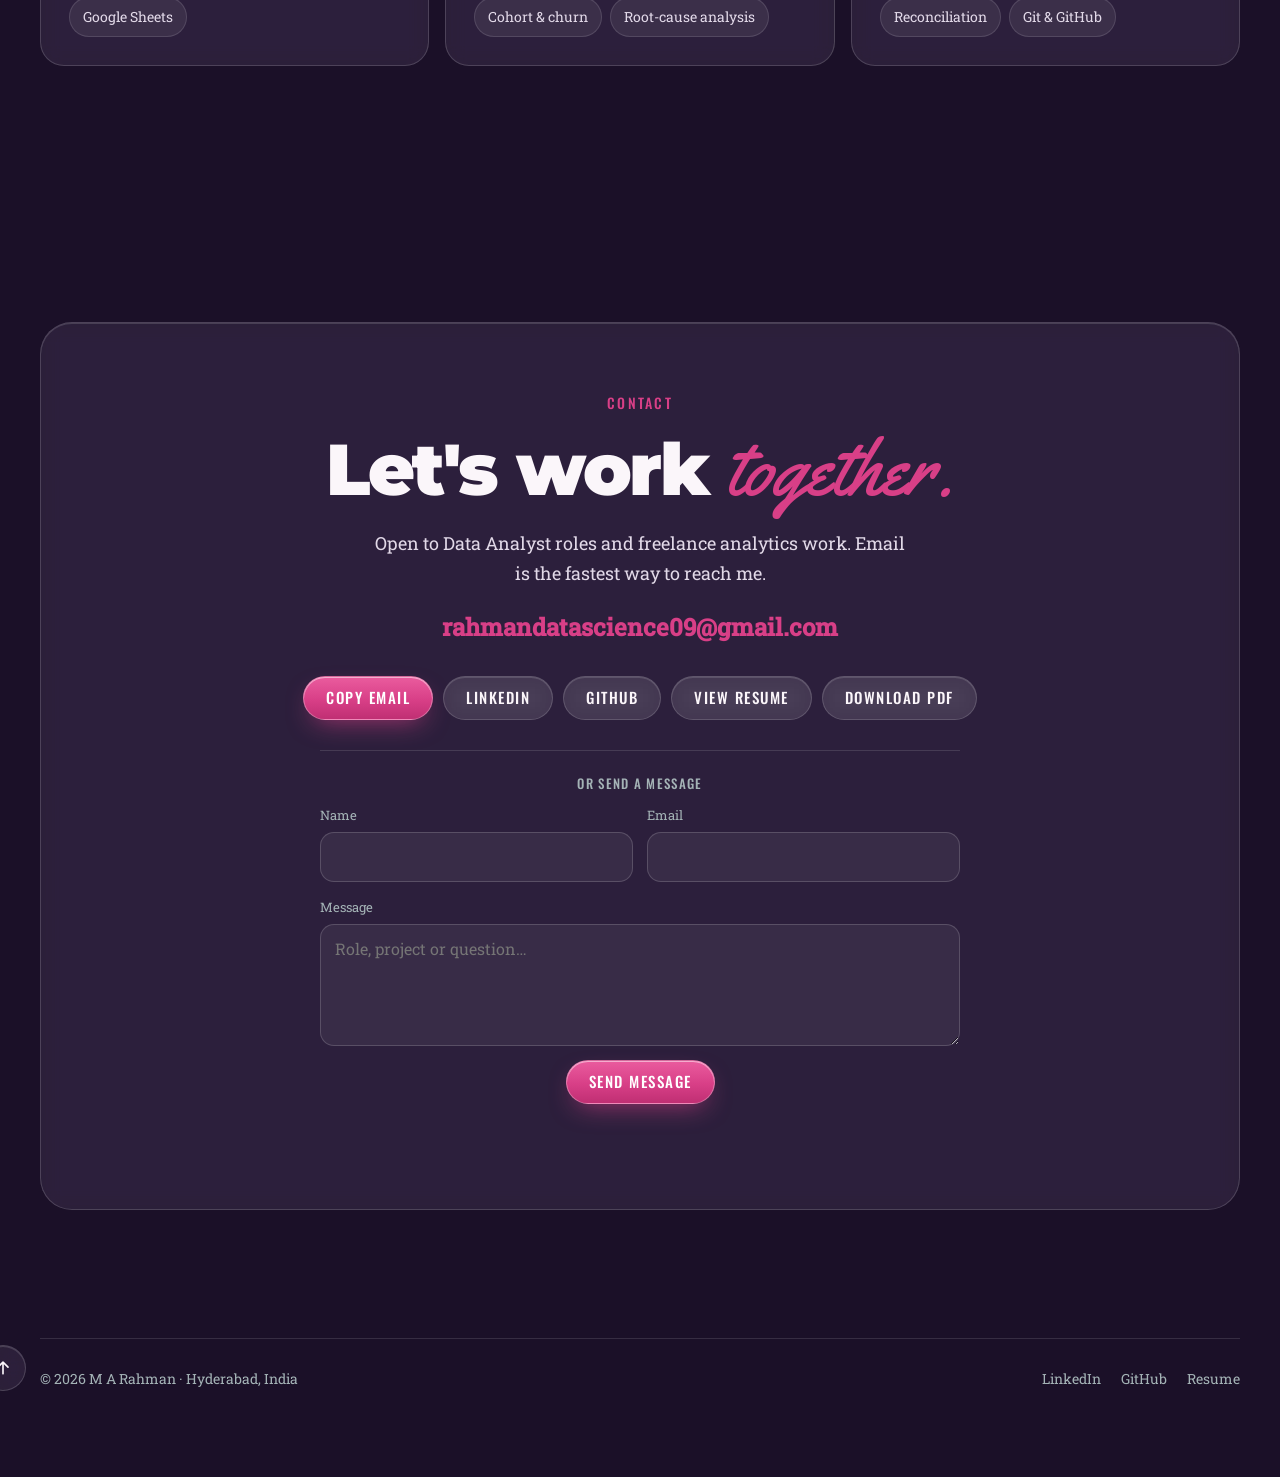
==== commit d6785b9a: "Build log: Reconciliation engine Day 2; link Day 1 to the project repo" ====
--- a/index.html
+++ b/index.html
@@ -581,7 +581,7 @@
   <script src="js/main.js?v=9"></script>
   <script src="js/interact.js?v=9"></script>
   <script src="js/chat.js?v=12"></script>
-  <script src="js/log-data.js?v=13"></script>
+  <script src="js/log-data.js?v=14"></script>
   <script src="js/extras.js?v=9"></script>
   <script data-goatcounter="https://rahman17309.goatcounter.com/count" async src="https://gc.zgo.at/count.js"></script>
 </body>
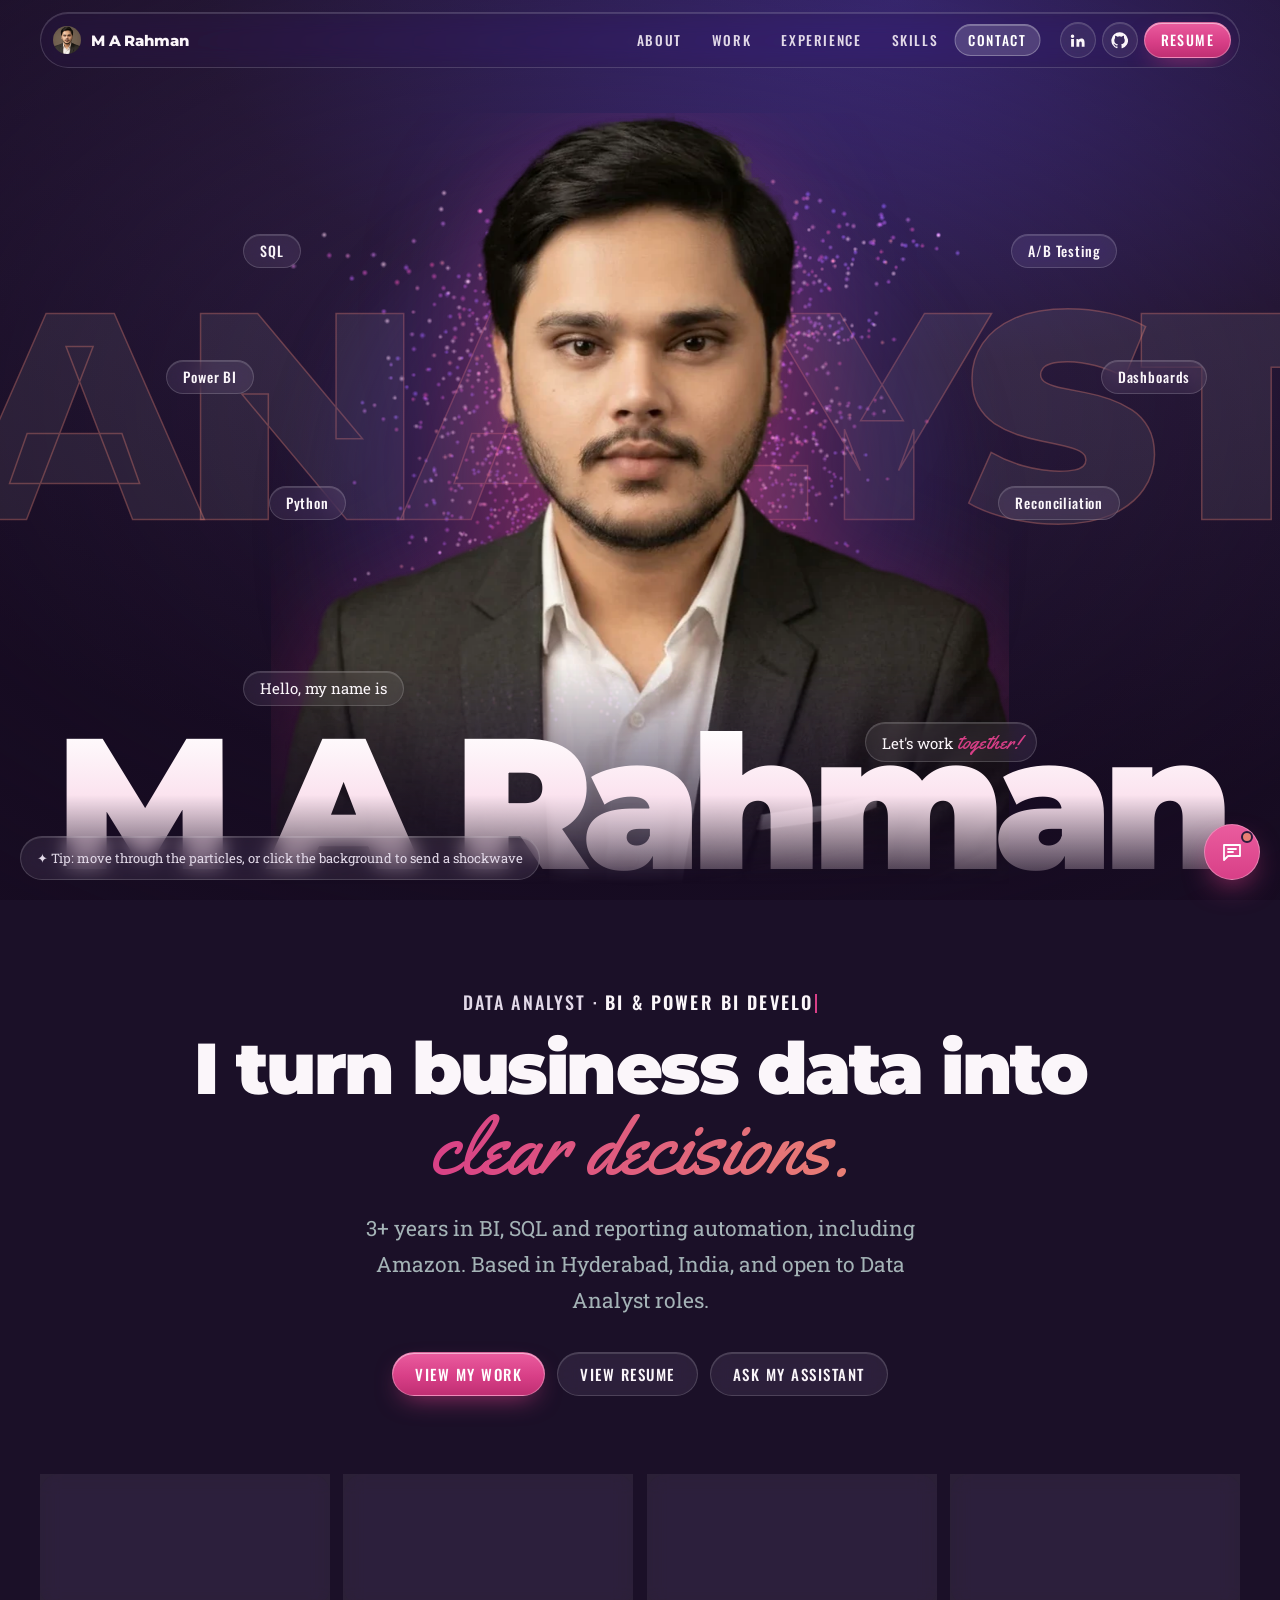
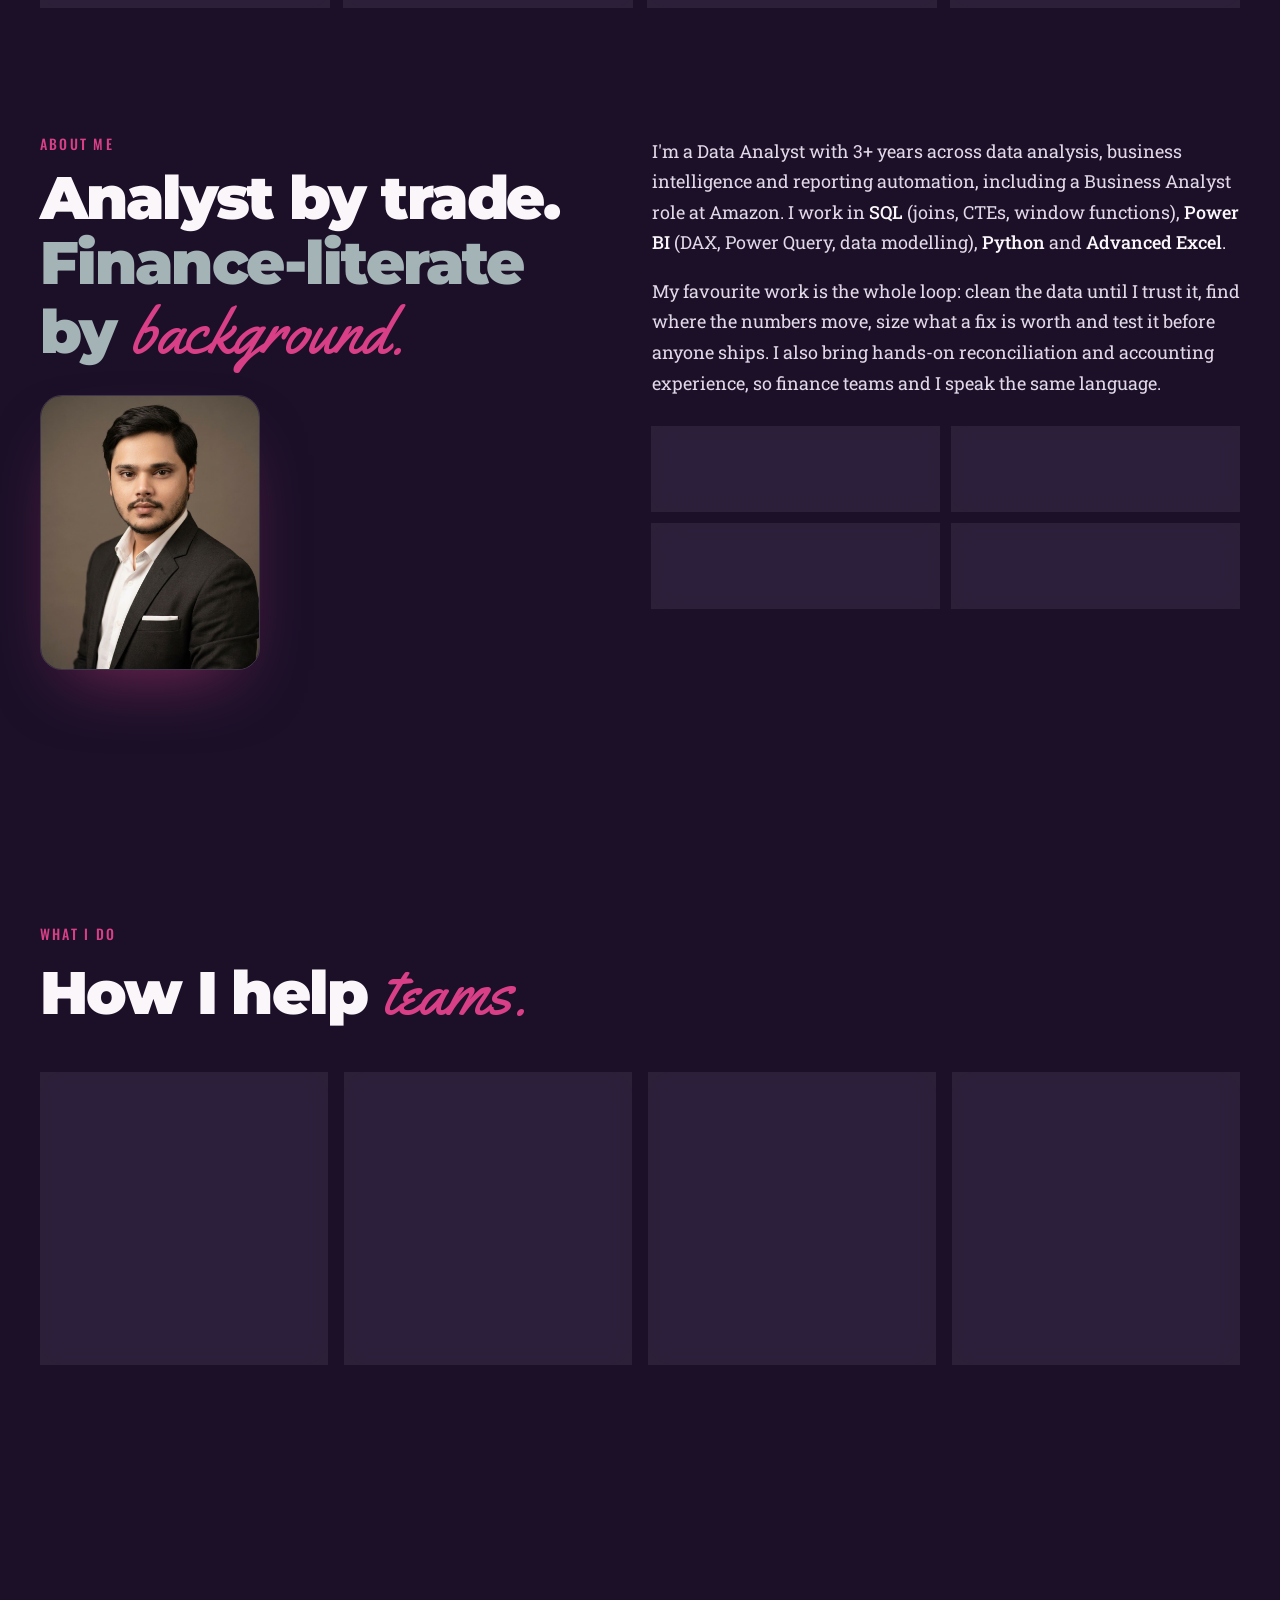
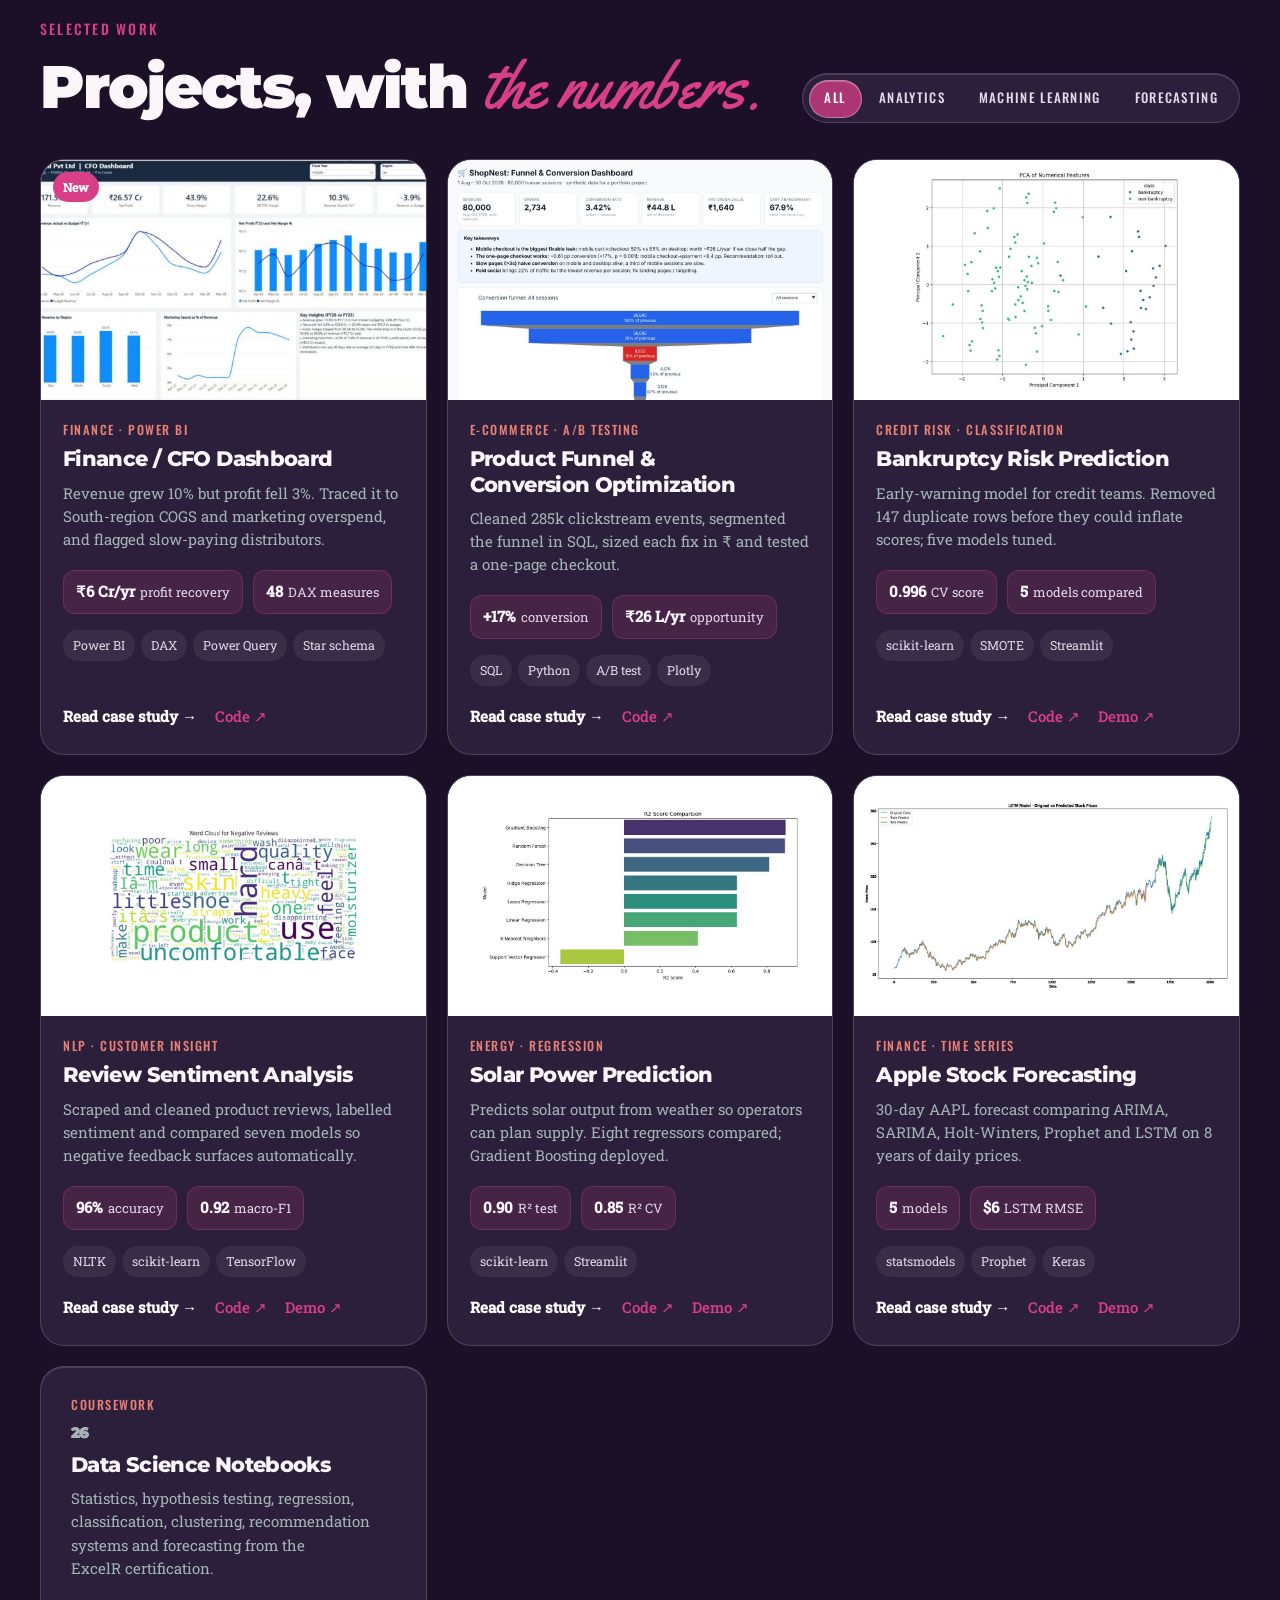
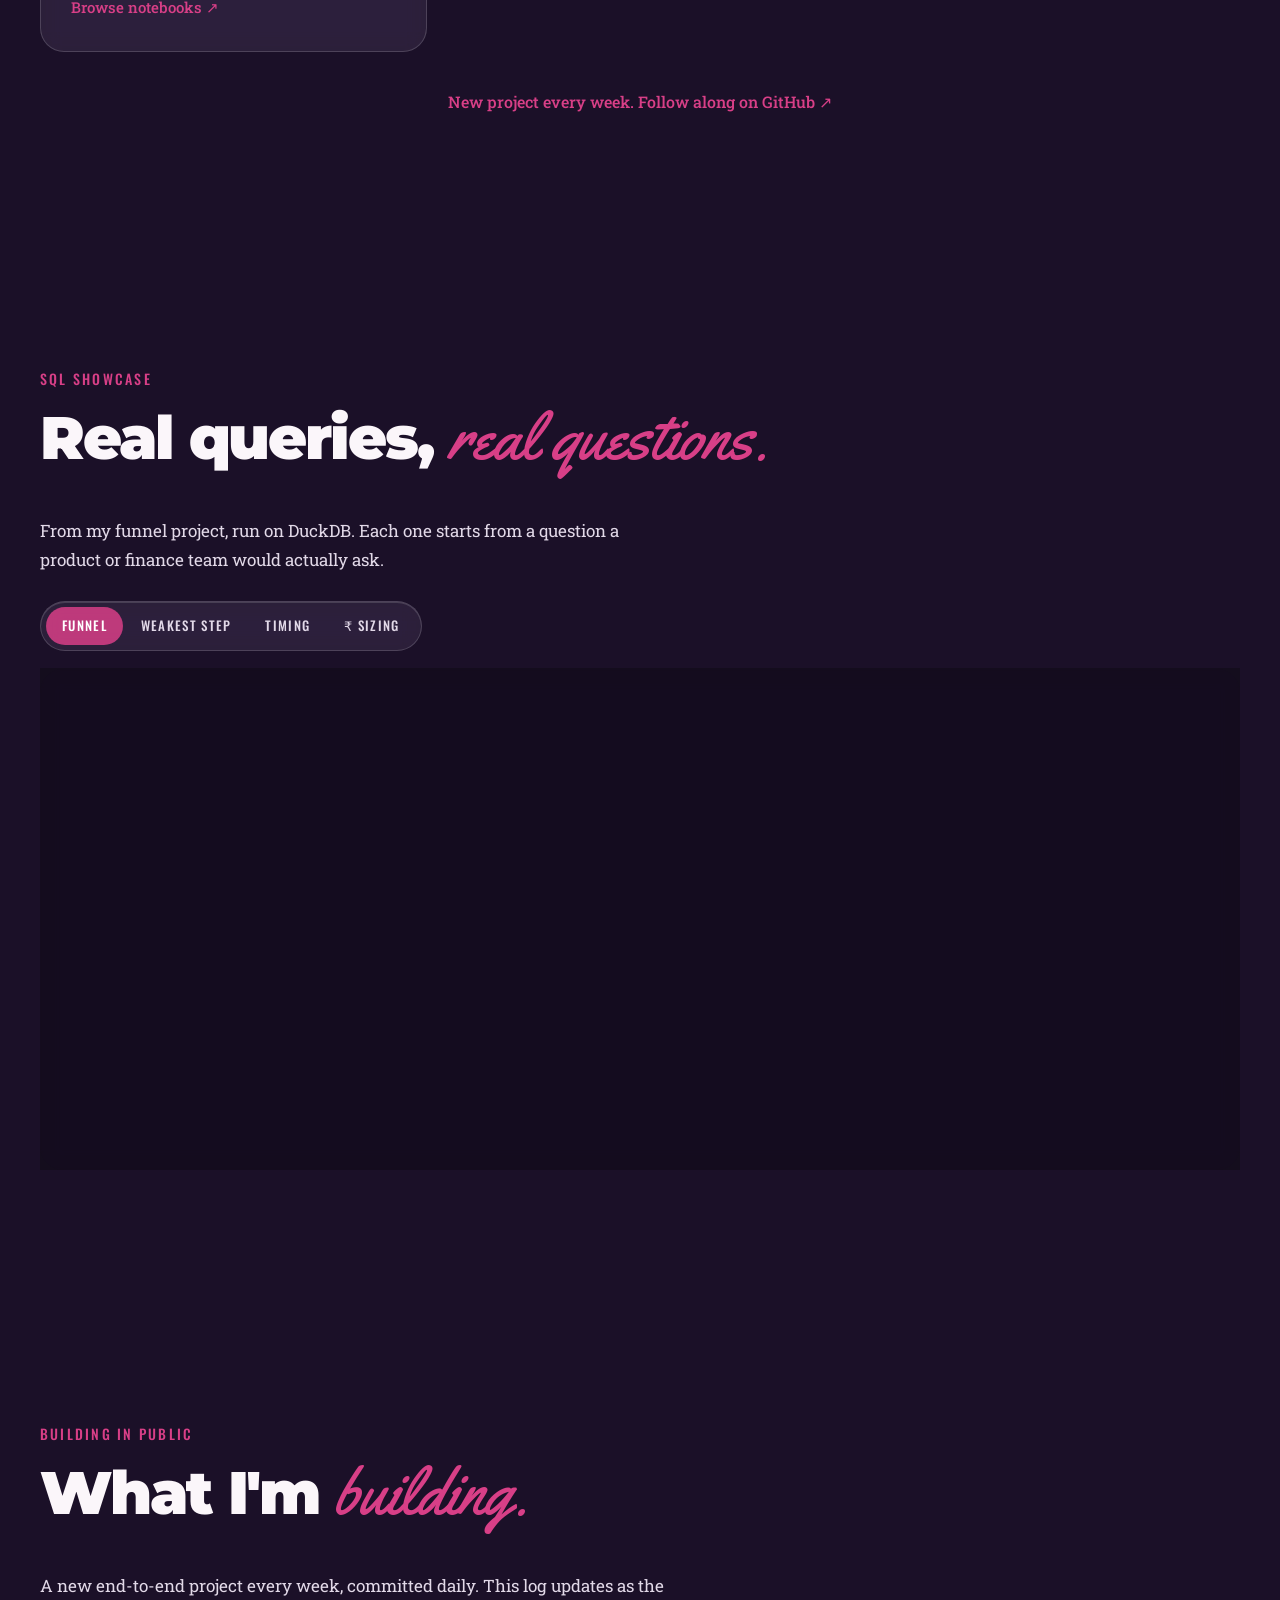
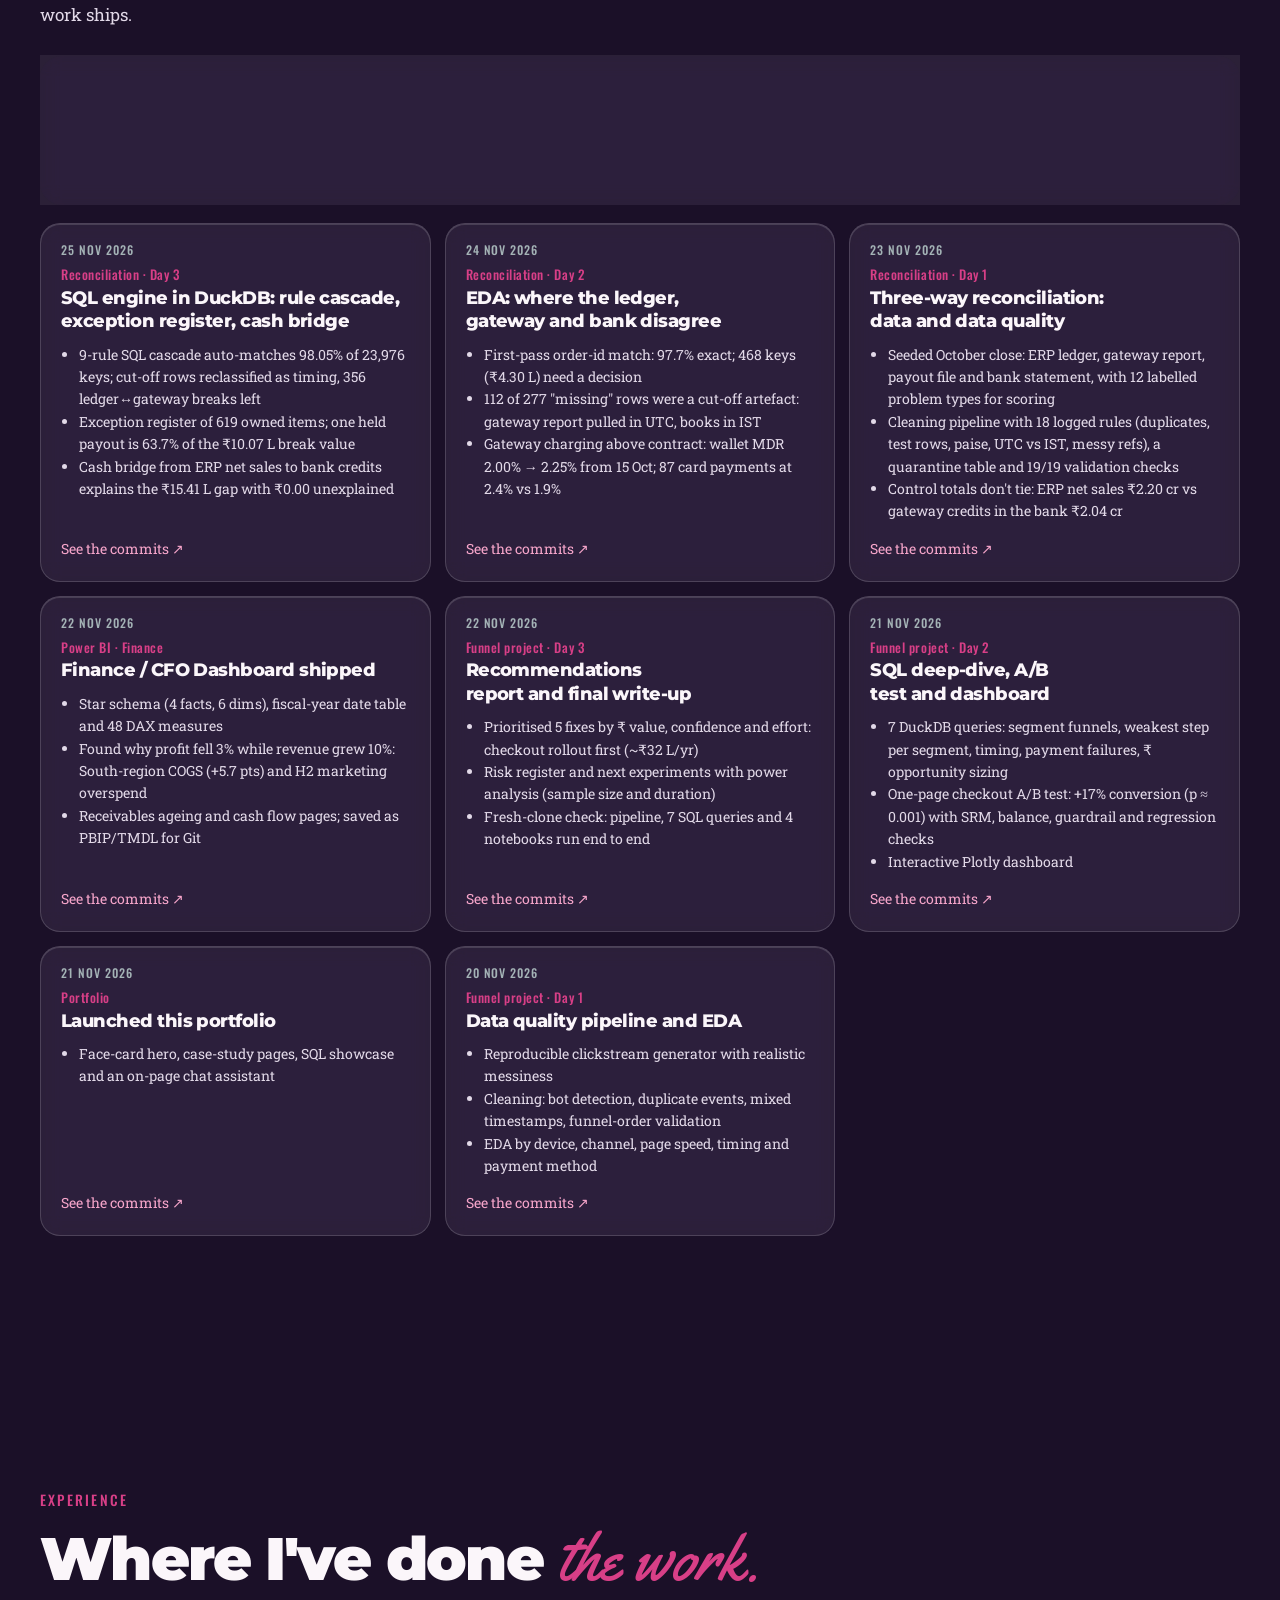
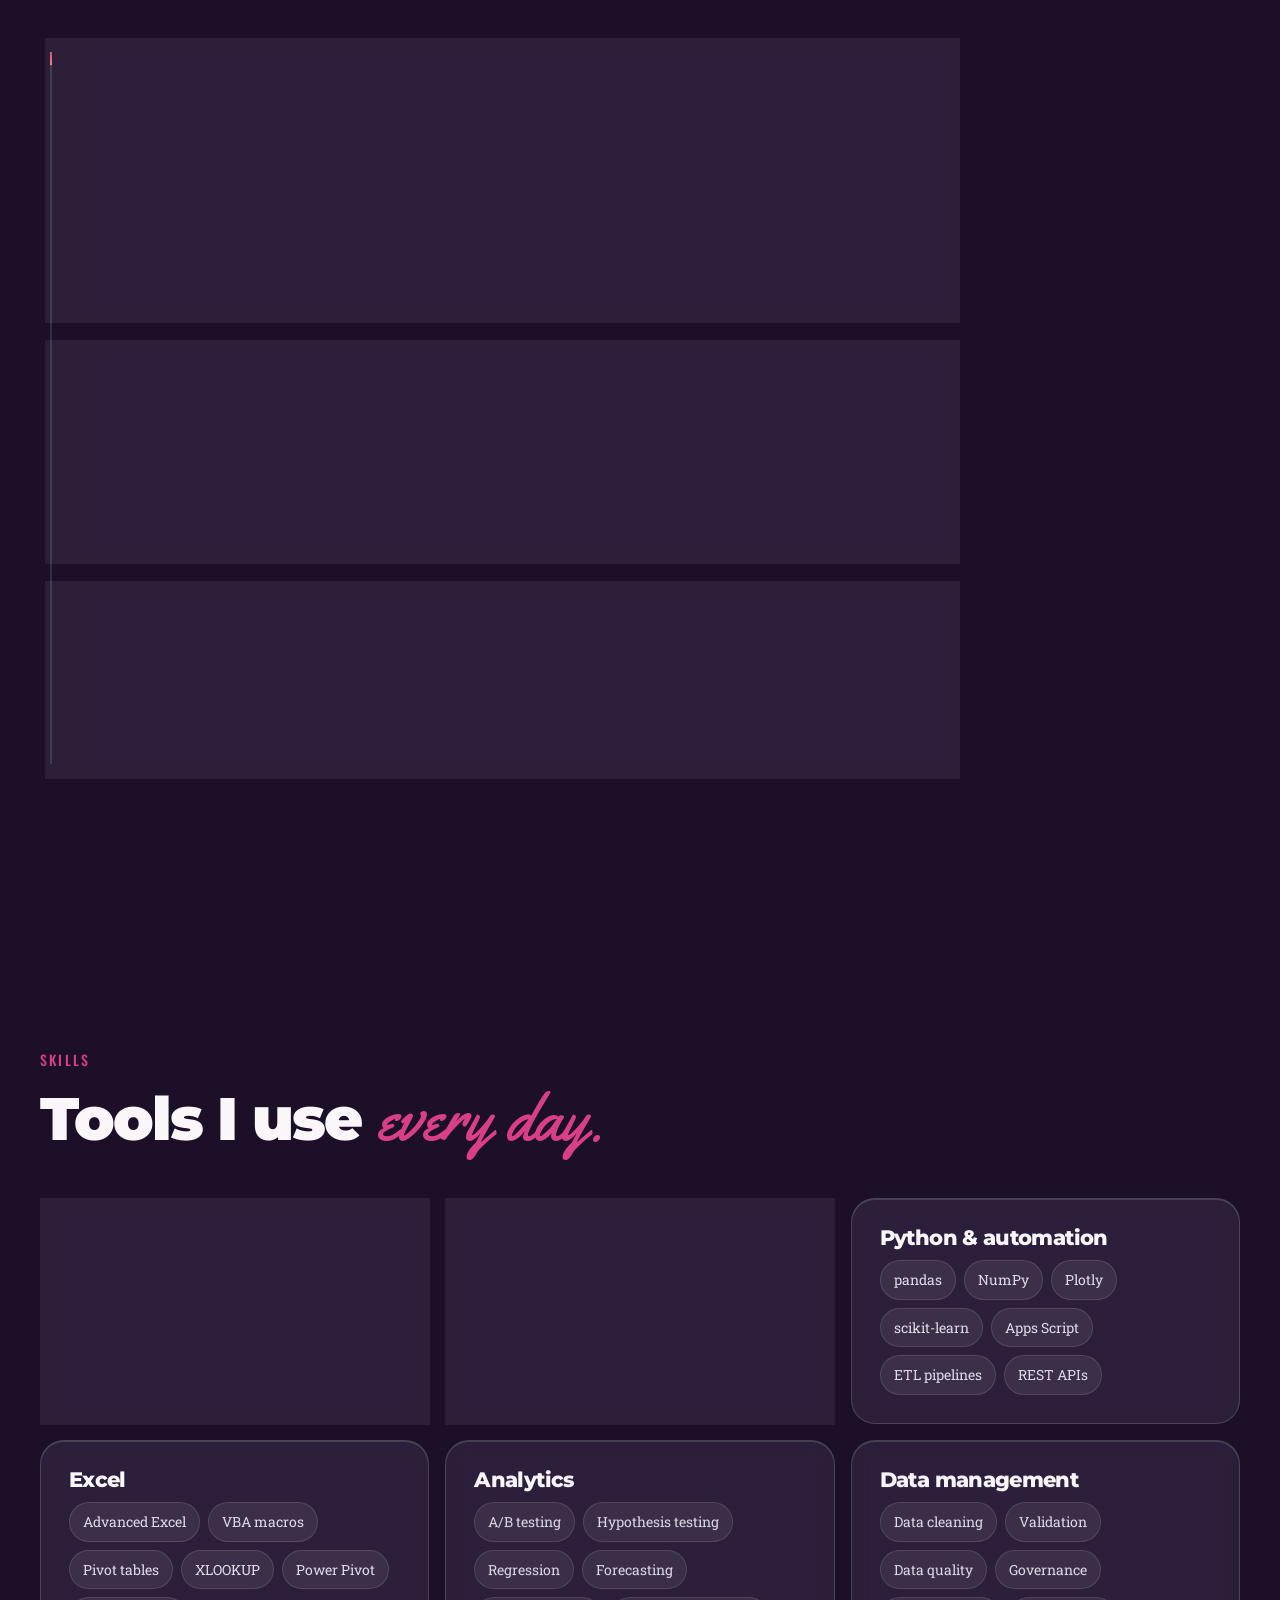
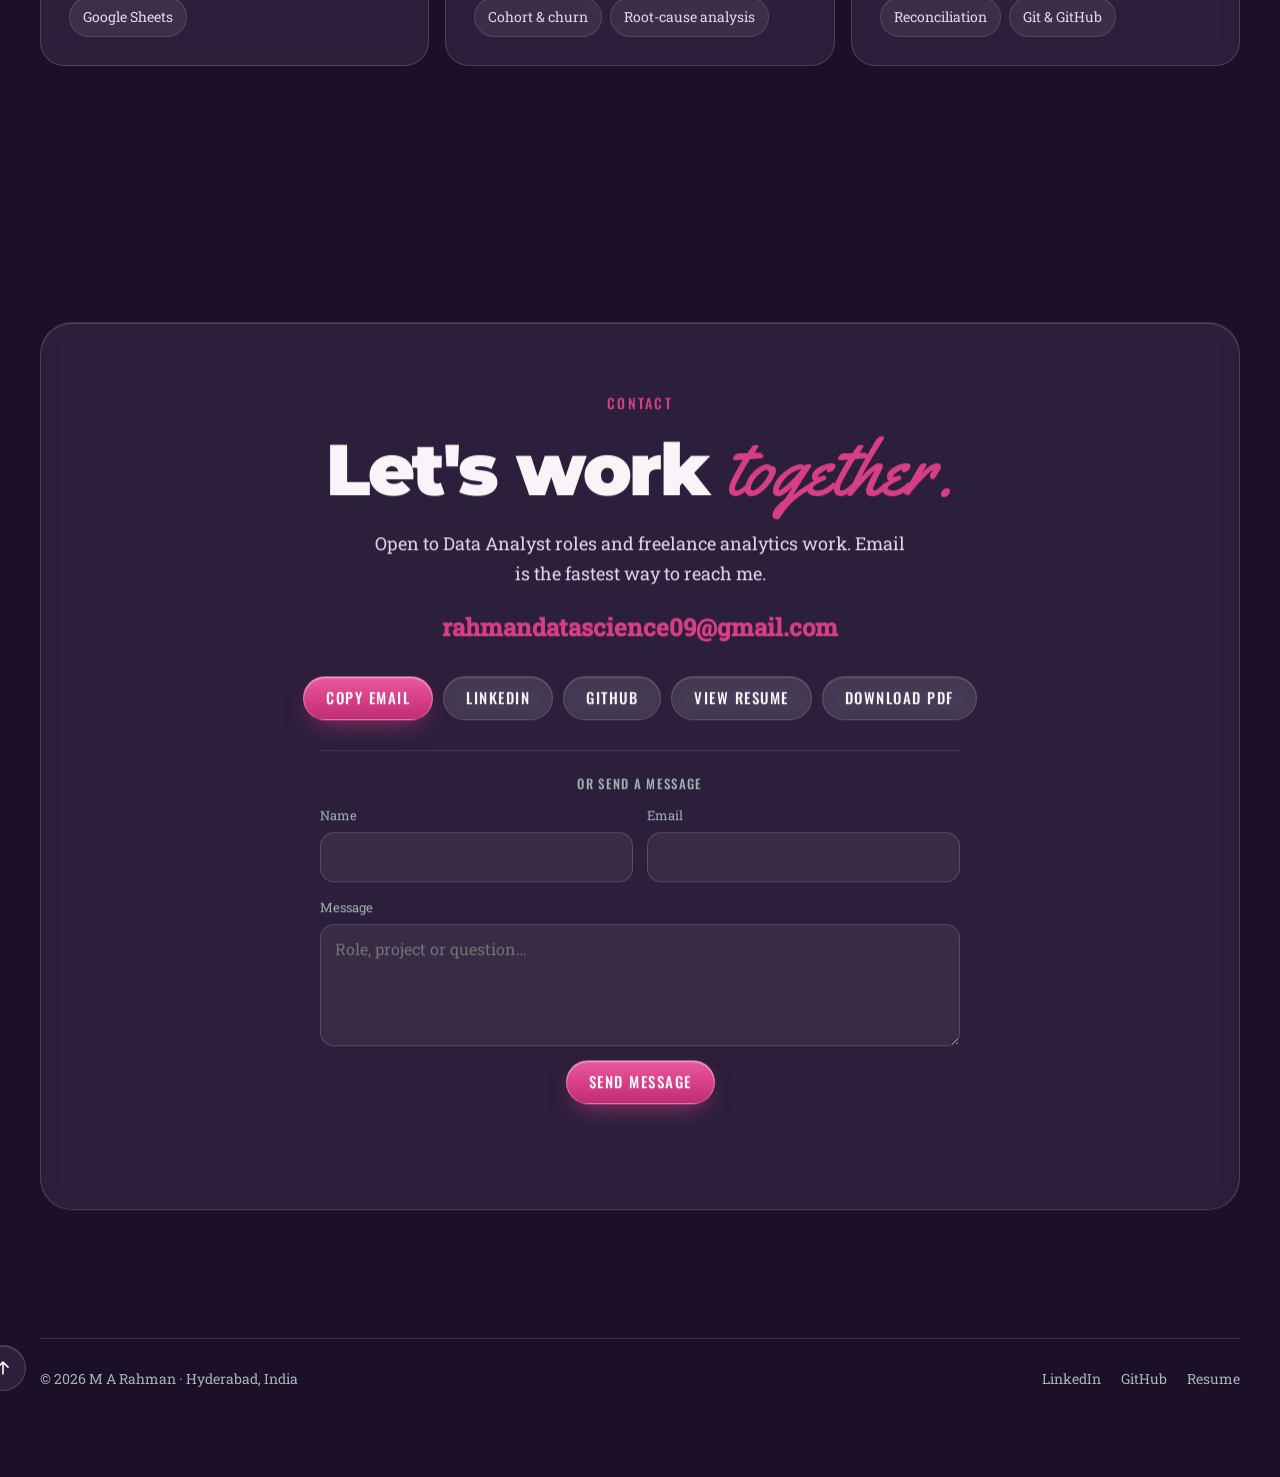
==== commit 00f152b2: "Build log: Reconciliation engine Day 3 (SQL engine)" ====
--- a/index.html
+++ b/index.html
@@ -581,7 +581,7 @@
   <script src="js/main.js?v=9"></script>
   <script src="js/interact.js?v=9"></script>
   <script src="js/chat.js?v=12"></script>
-  <script src="js/log-data.js?v=14"></script>
+  <script src="js/log-data.js?v=15"></script>
   <script src="js/extras.js?v=9"></script>
   <script data-goatcounter="https://rahman17309.goatcounter.com/count" async src="https://gc.zgo.at/count.js"></script>
 </body>
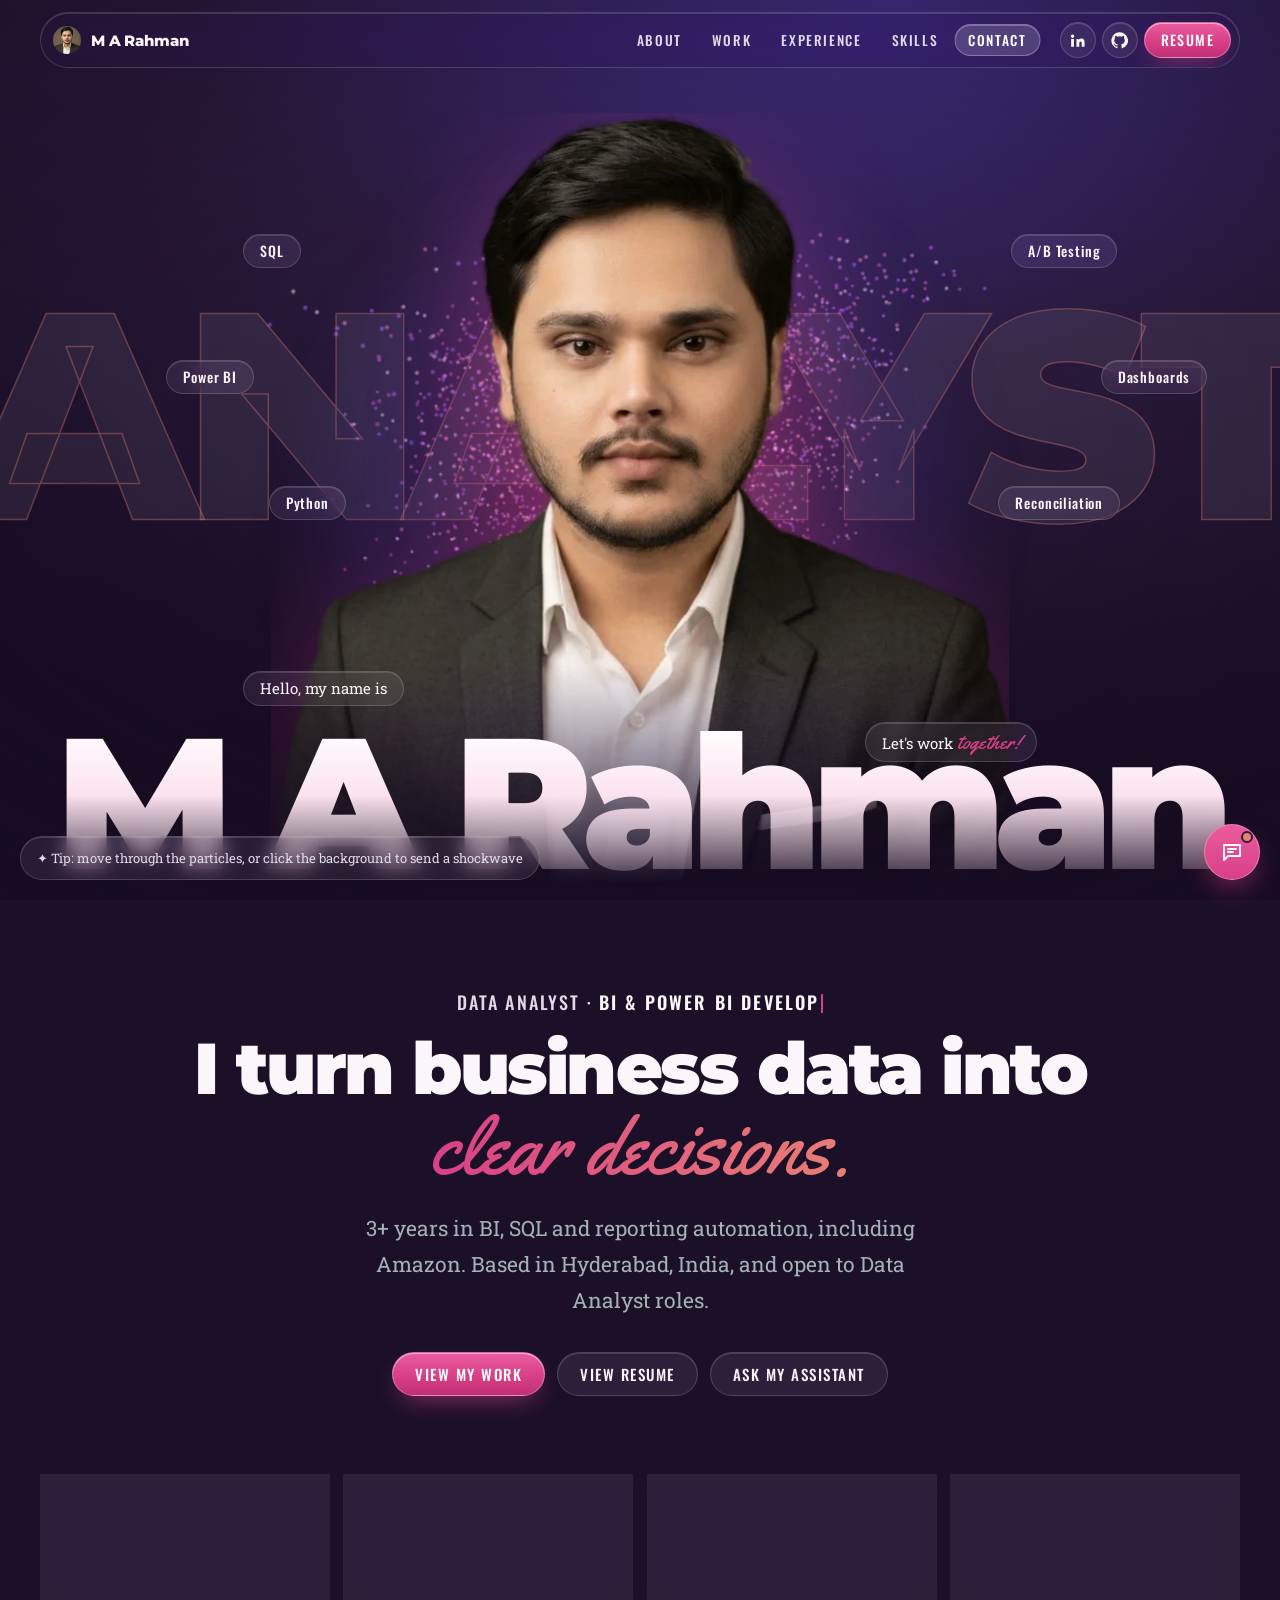
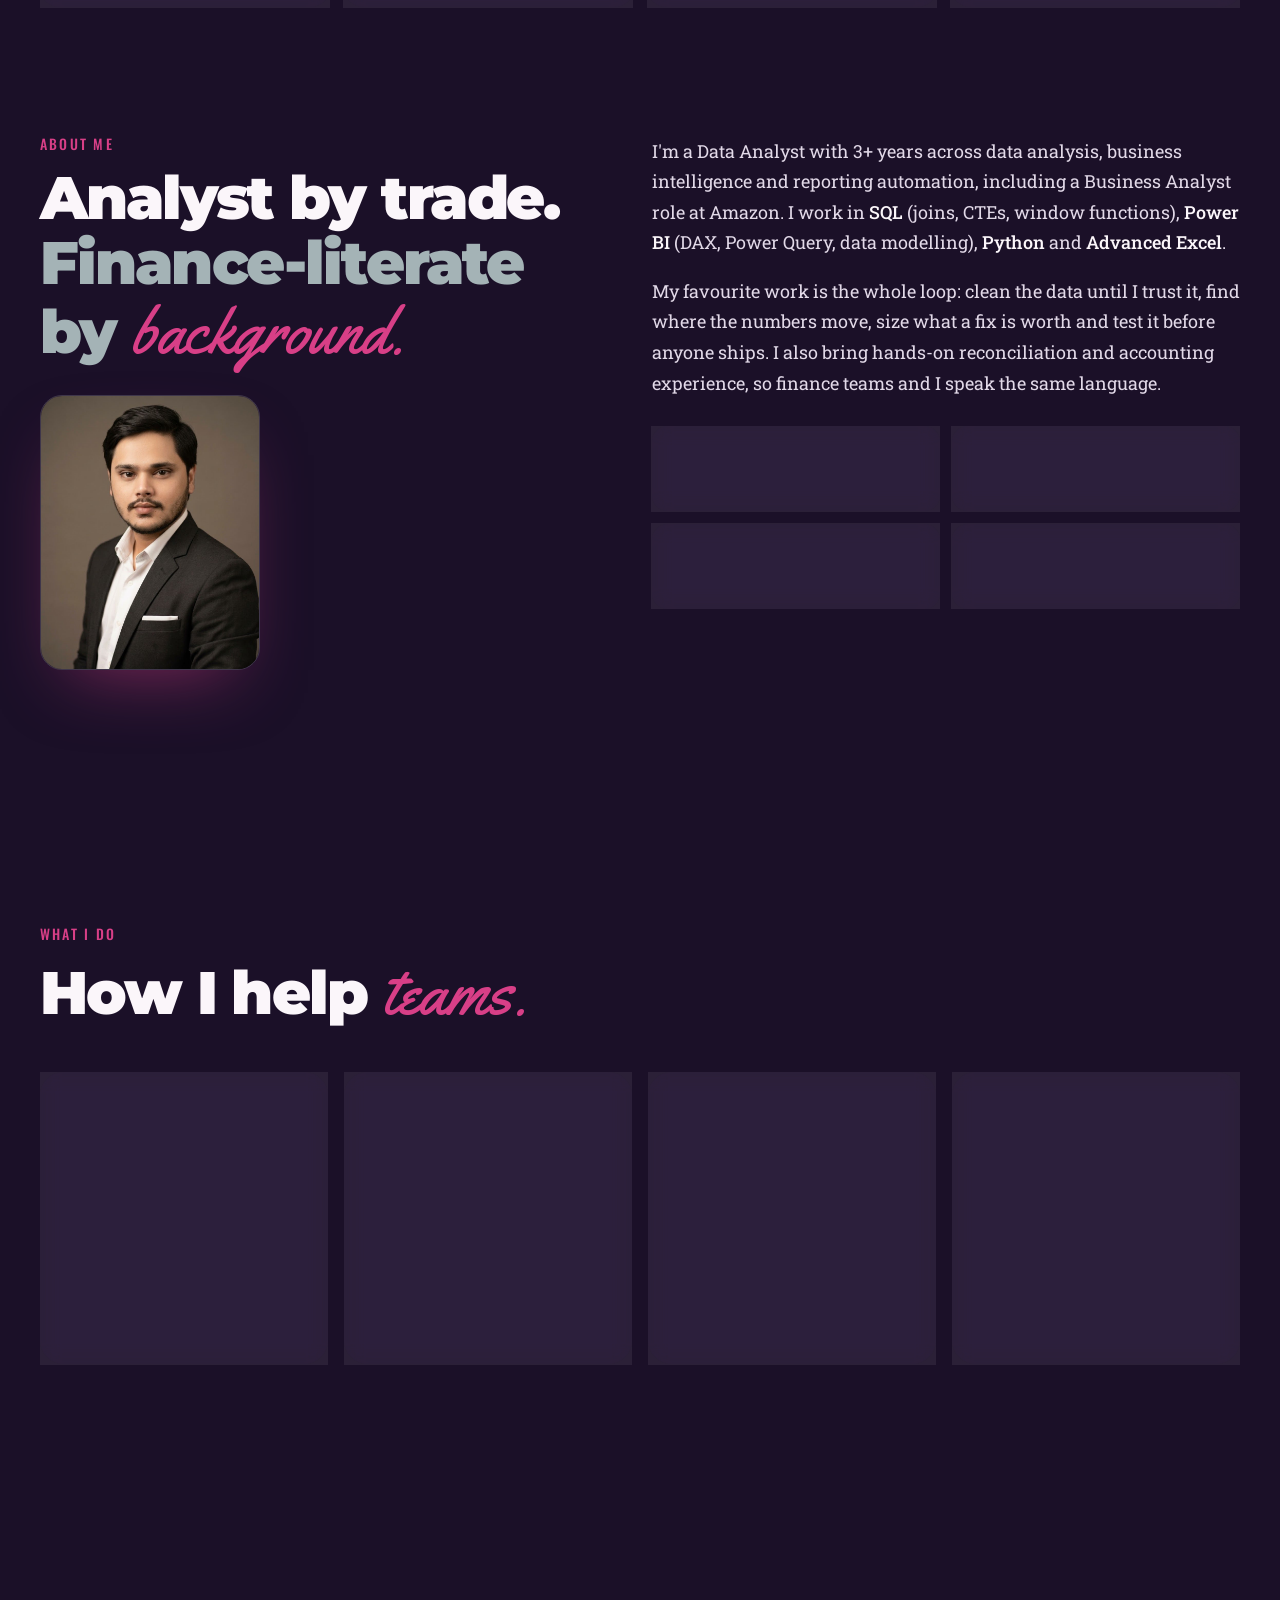
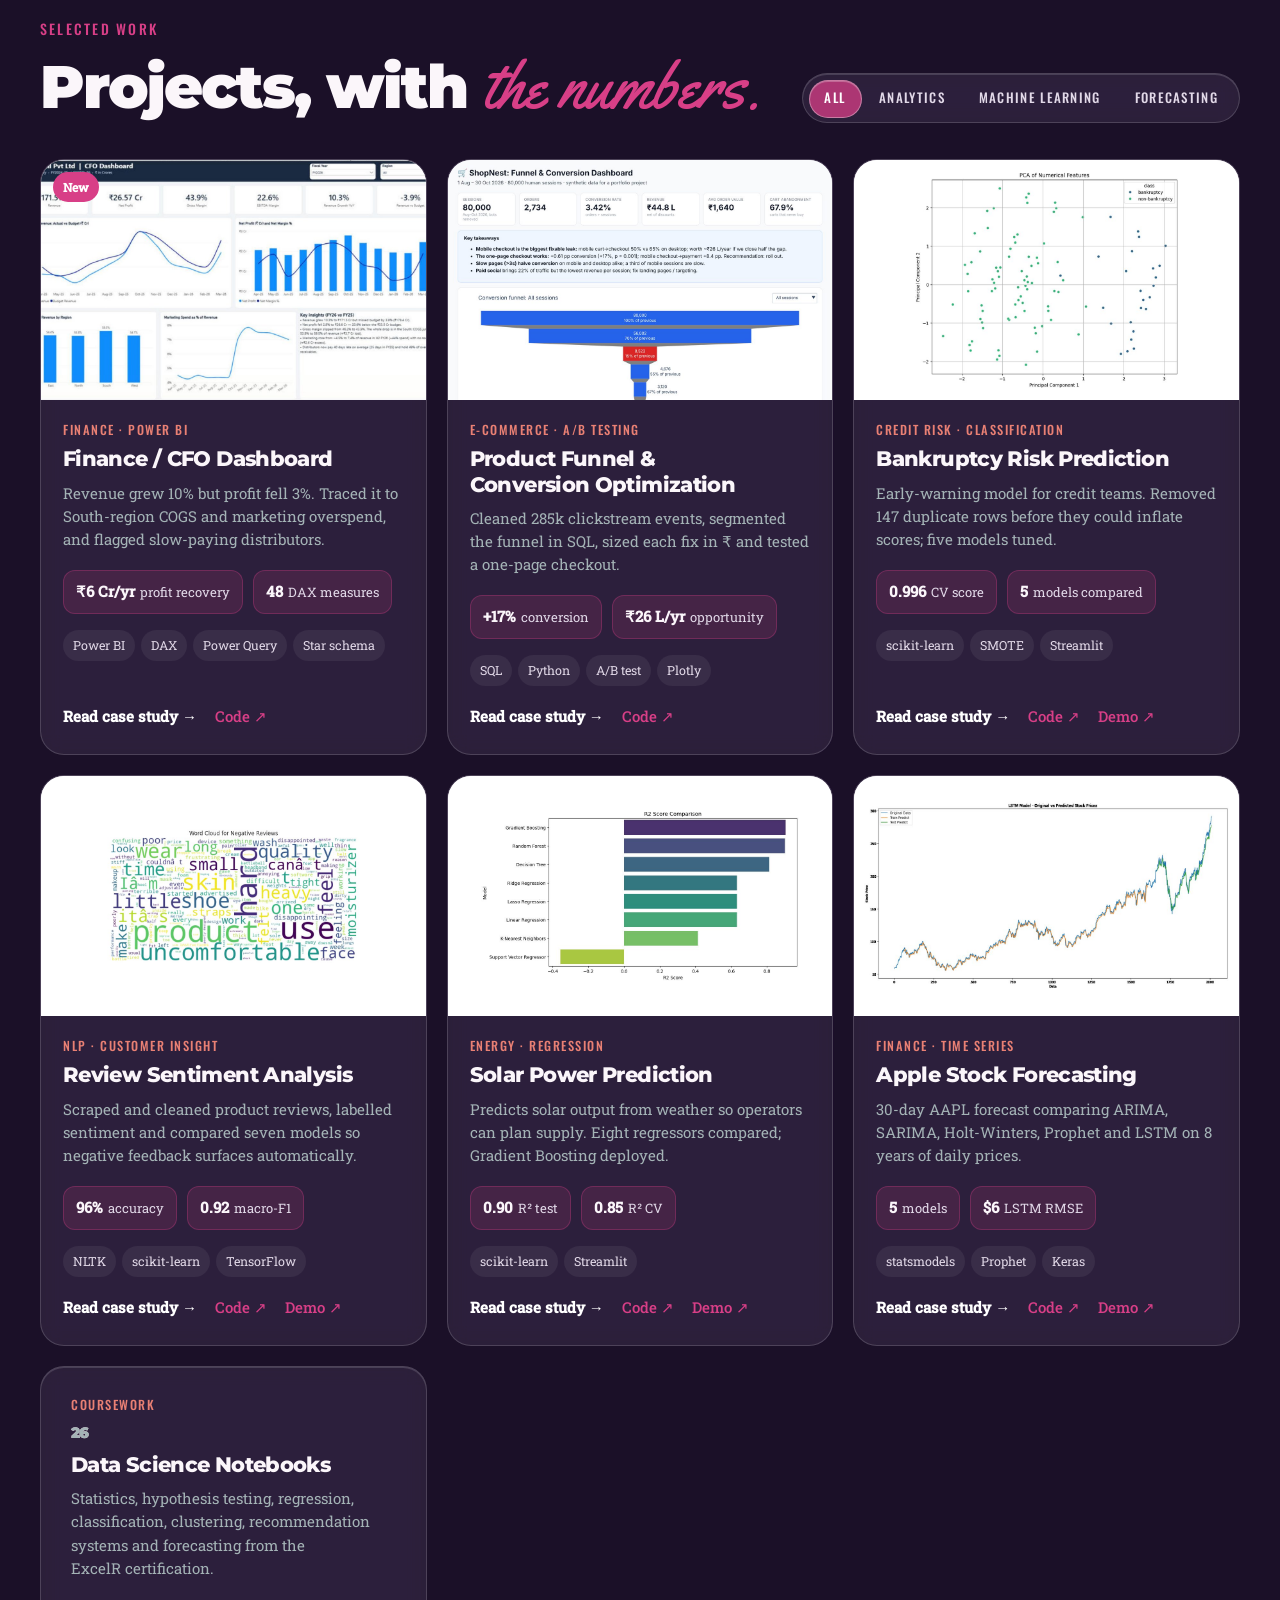
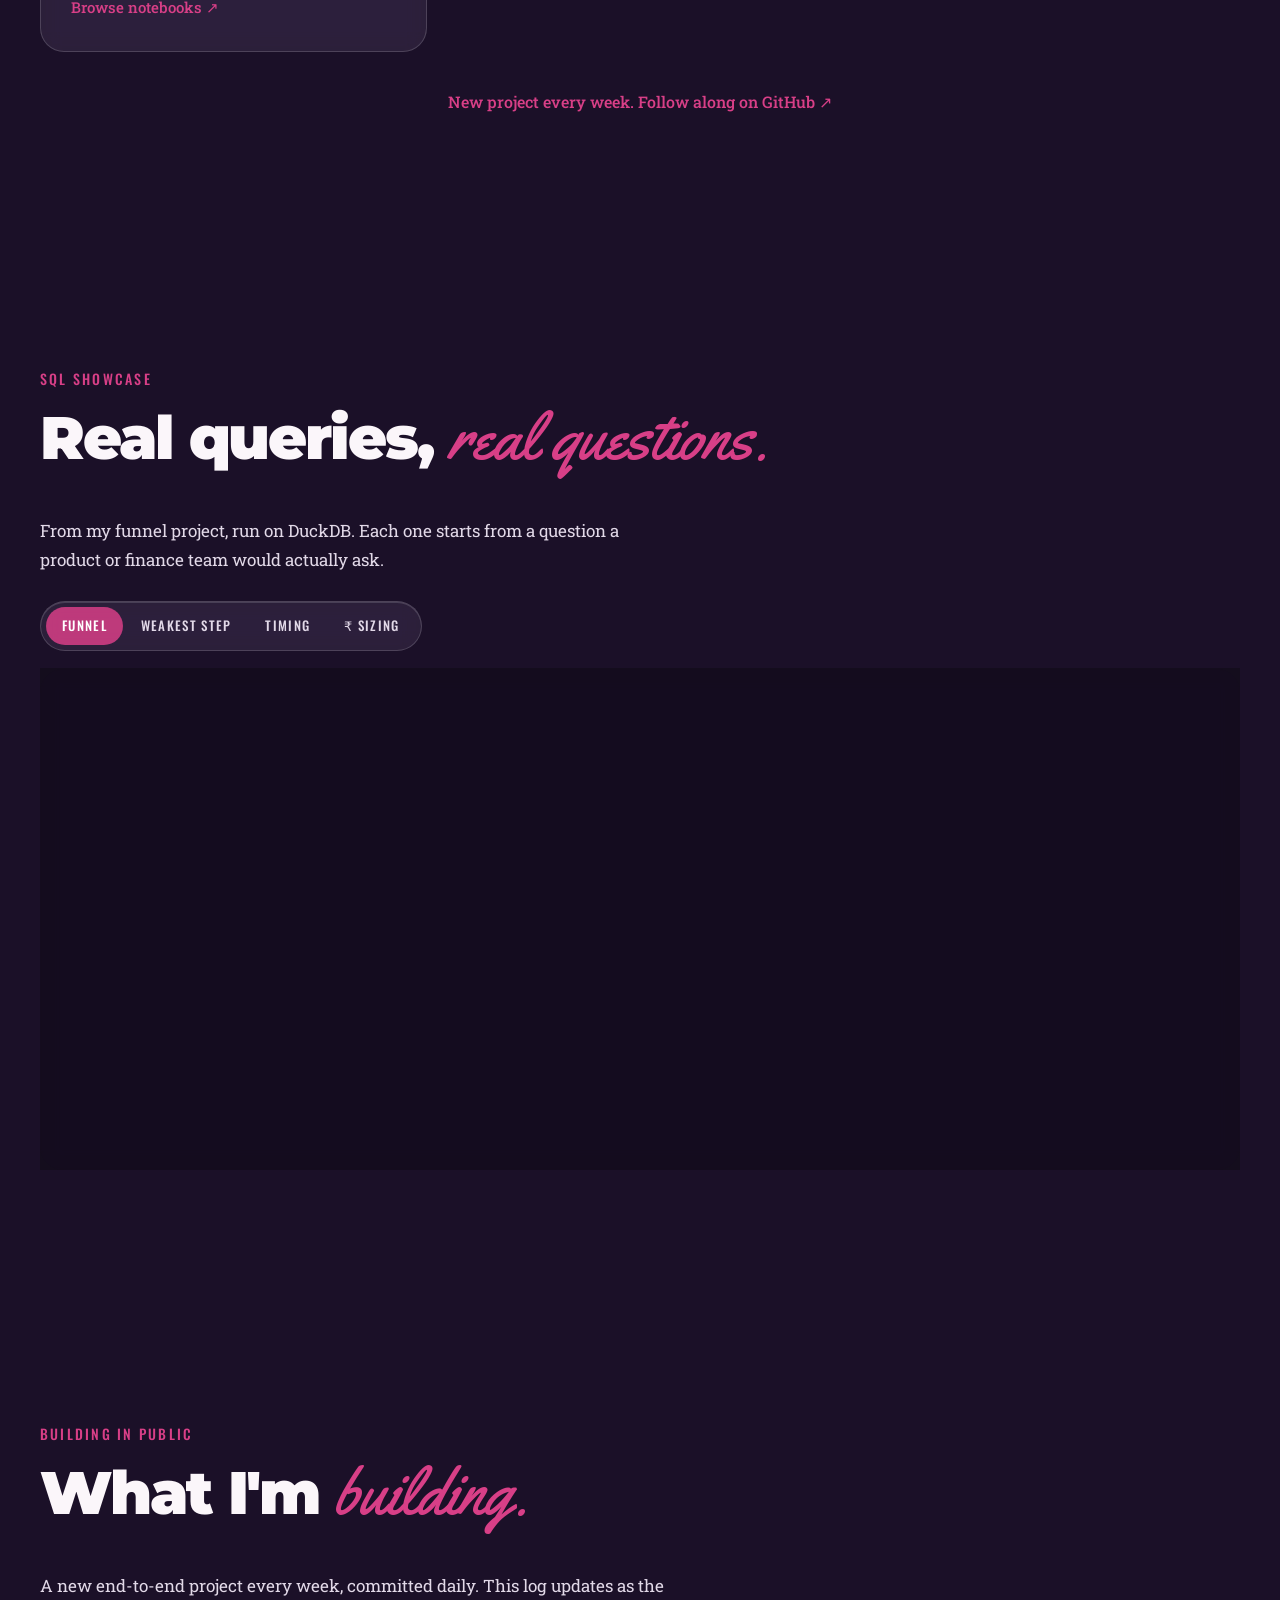
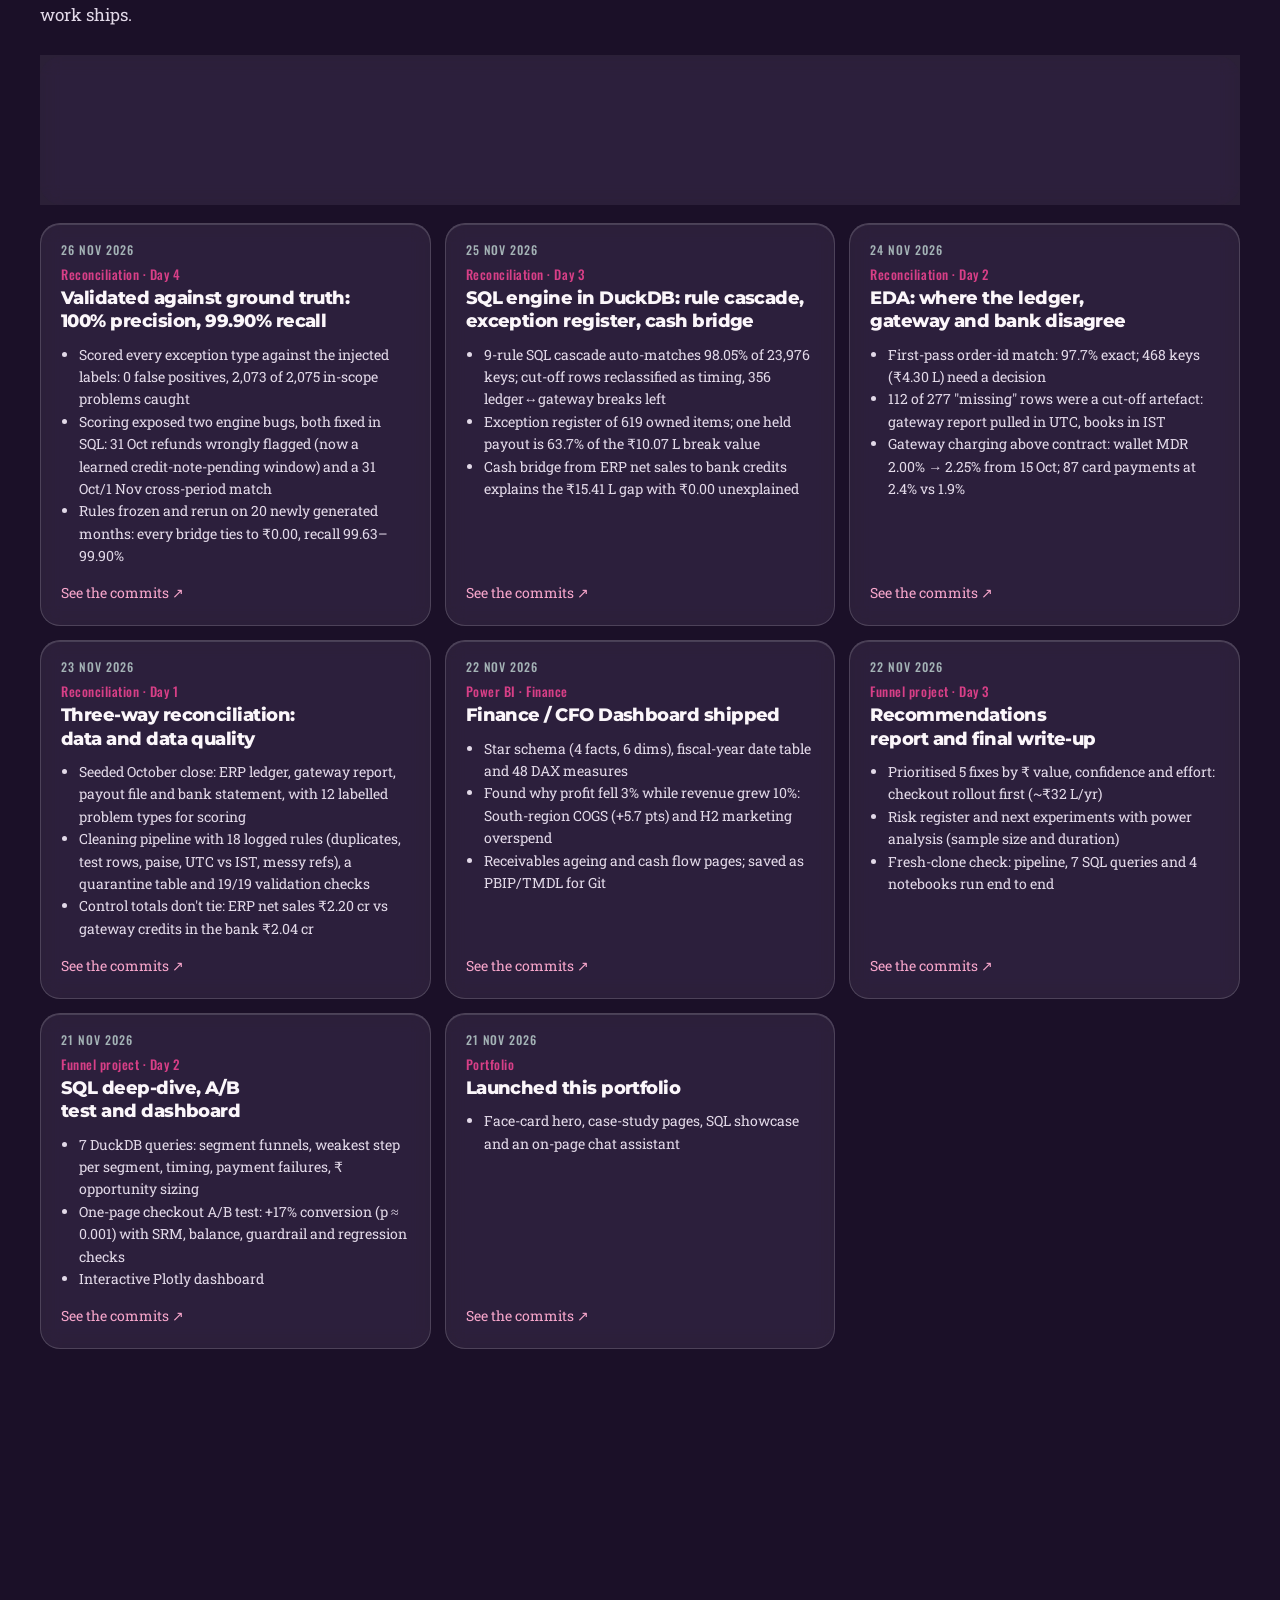
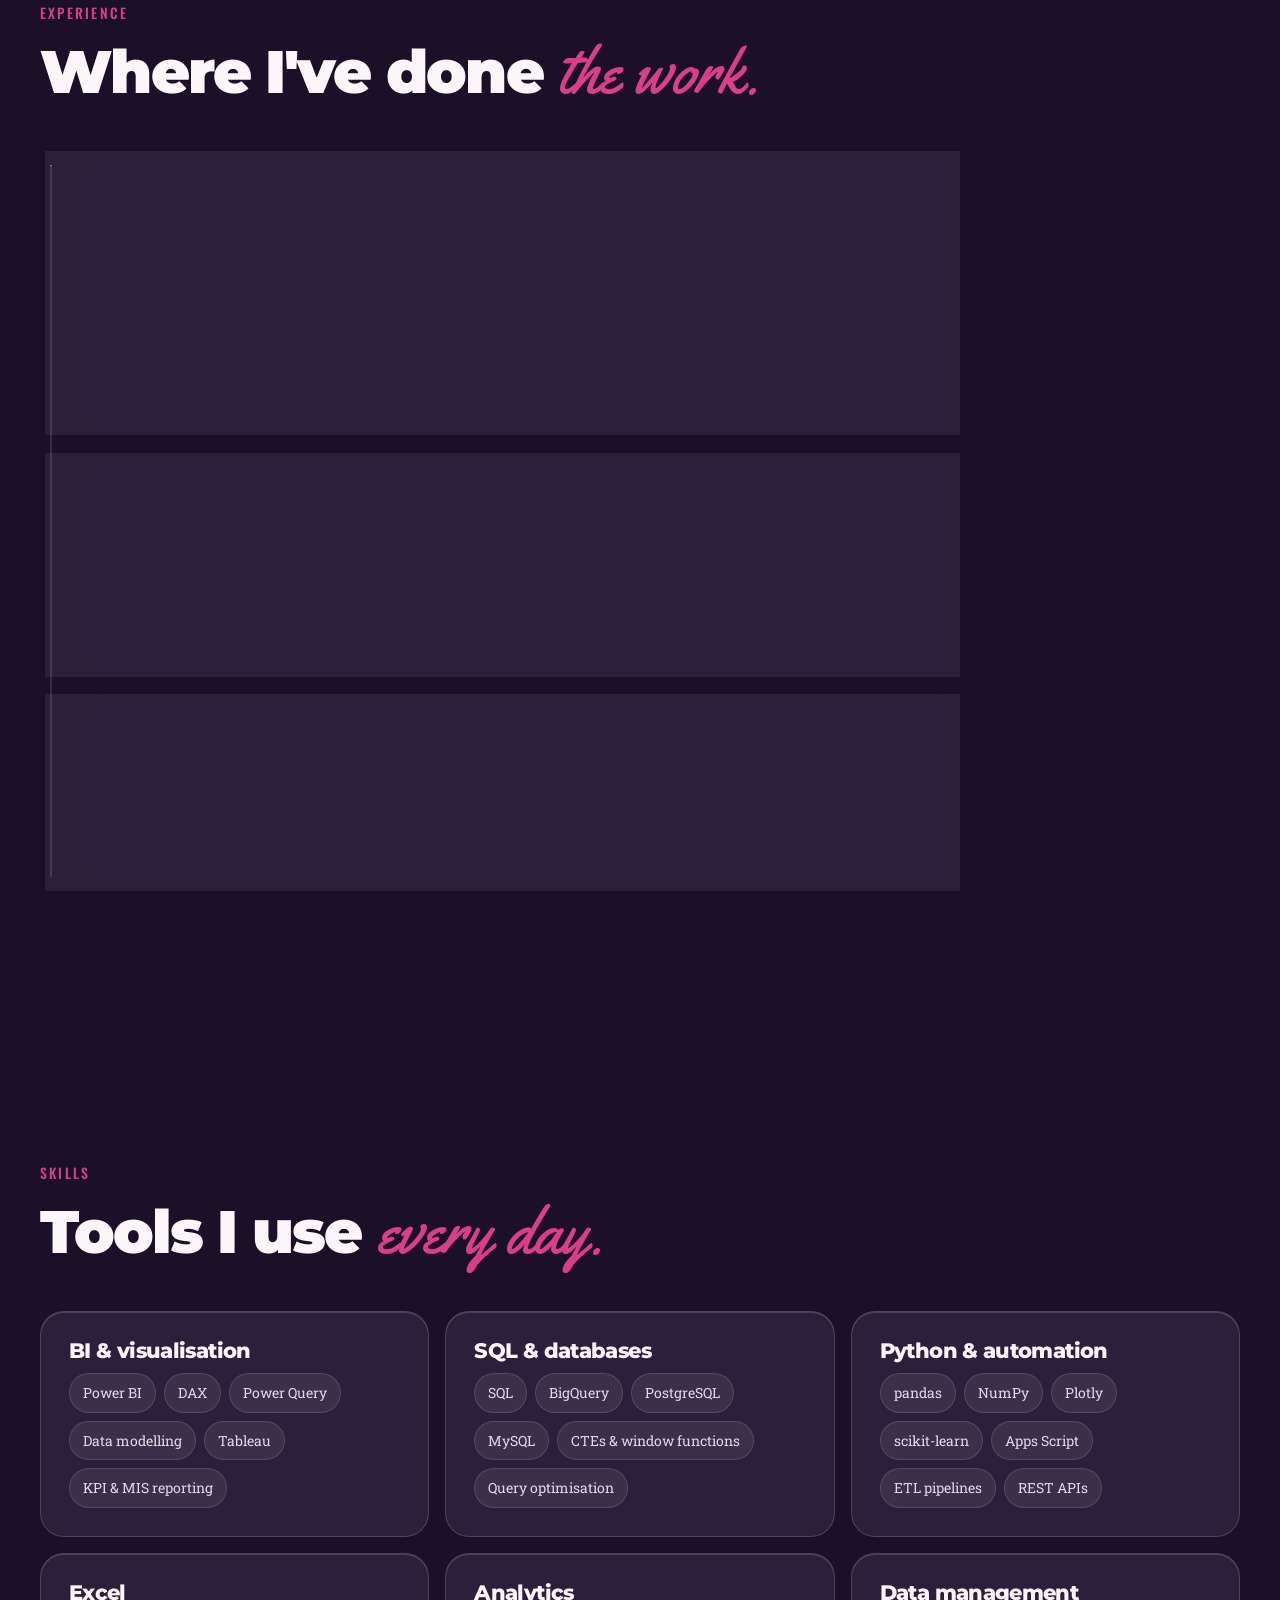
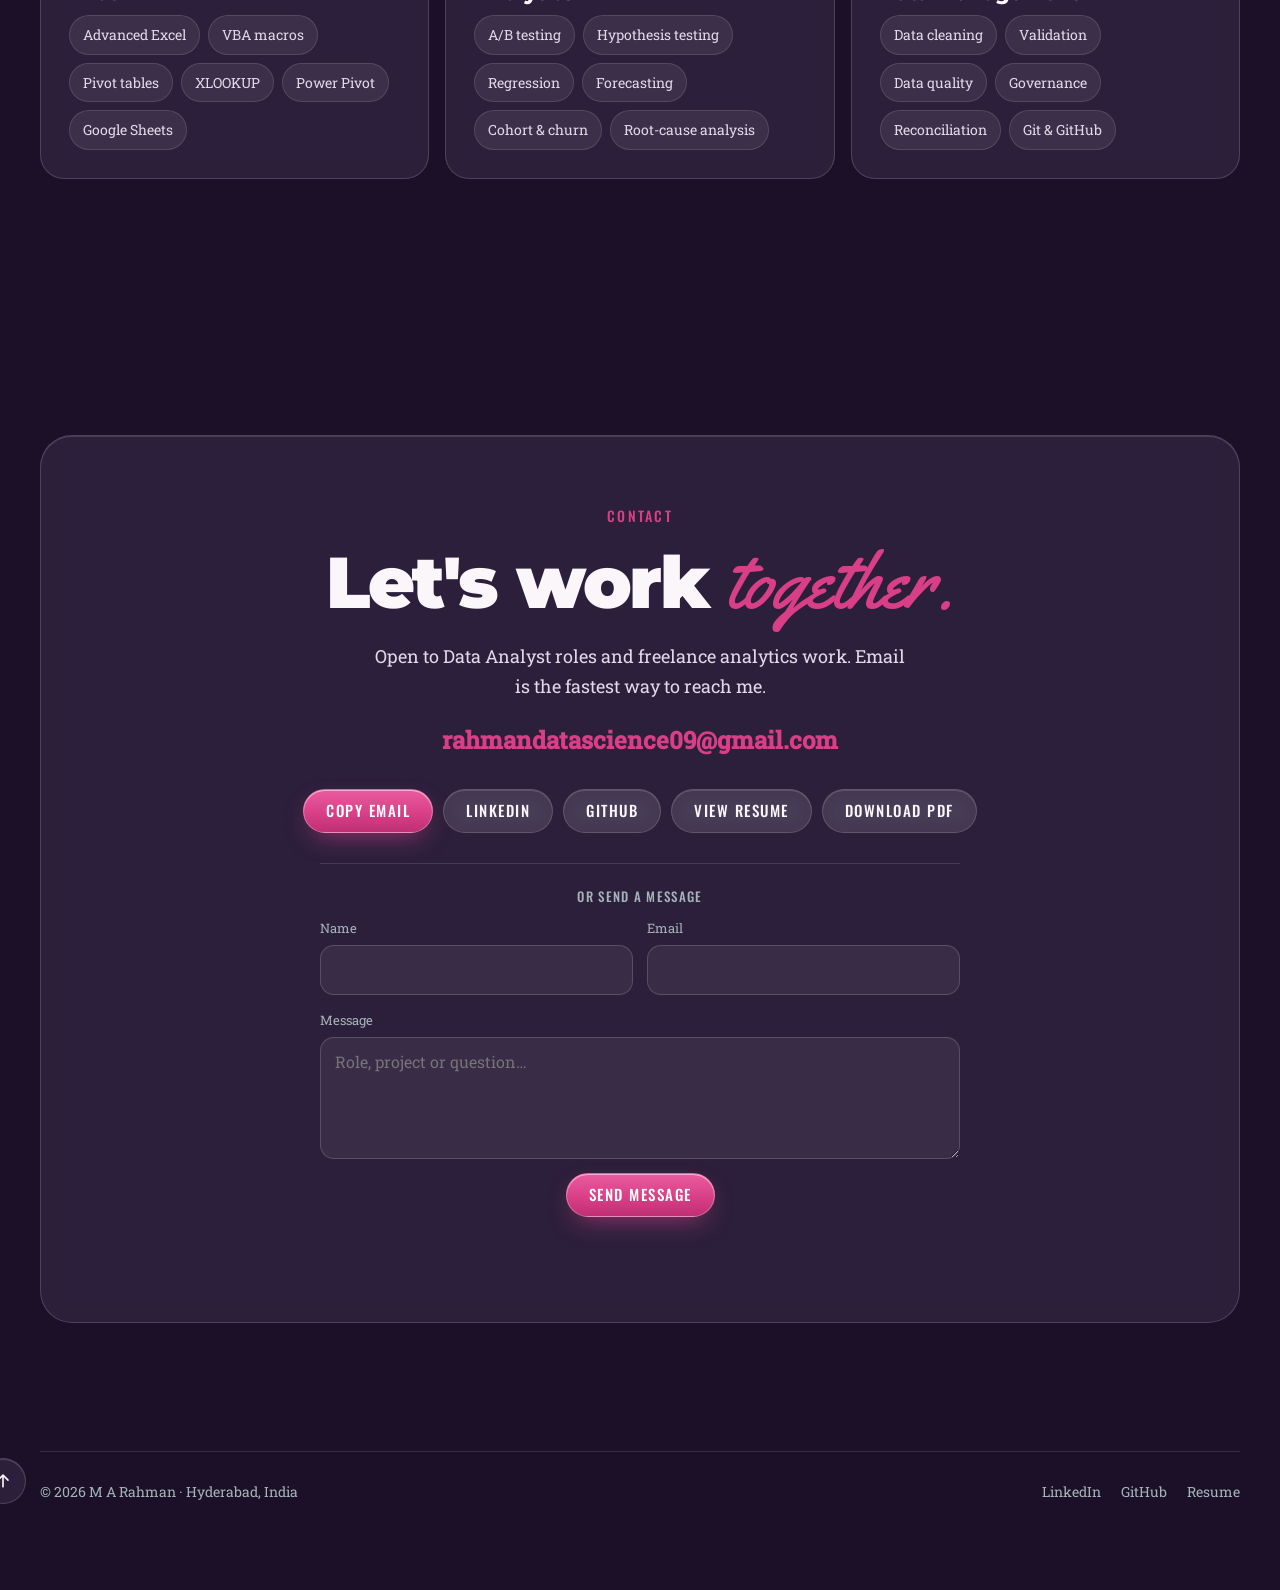
==== commit 01b17270: "Build log: Reconciliation engine Day 4 (validation)" ====
--- a/index.html
+++ b/index.html
@@ -581,7 +581,7 @@
   <script src="js/main.js?v=9"></script>
   <script src="js/interact.js?v=9"></script>
   <script src="js/chat.js?v=12"></script>
-  <script src="js/log-data.js?v=15"></script>
+  <script src="js/log-data.js?v=16"></script>
   <script src="js/extras.js?v=9"></script>
   <script data-goatcounter="https://rahman17309.goatcounter.com/count" async src="https://gc.zgo.at/count.js"></script>
 </body>
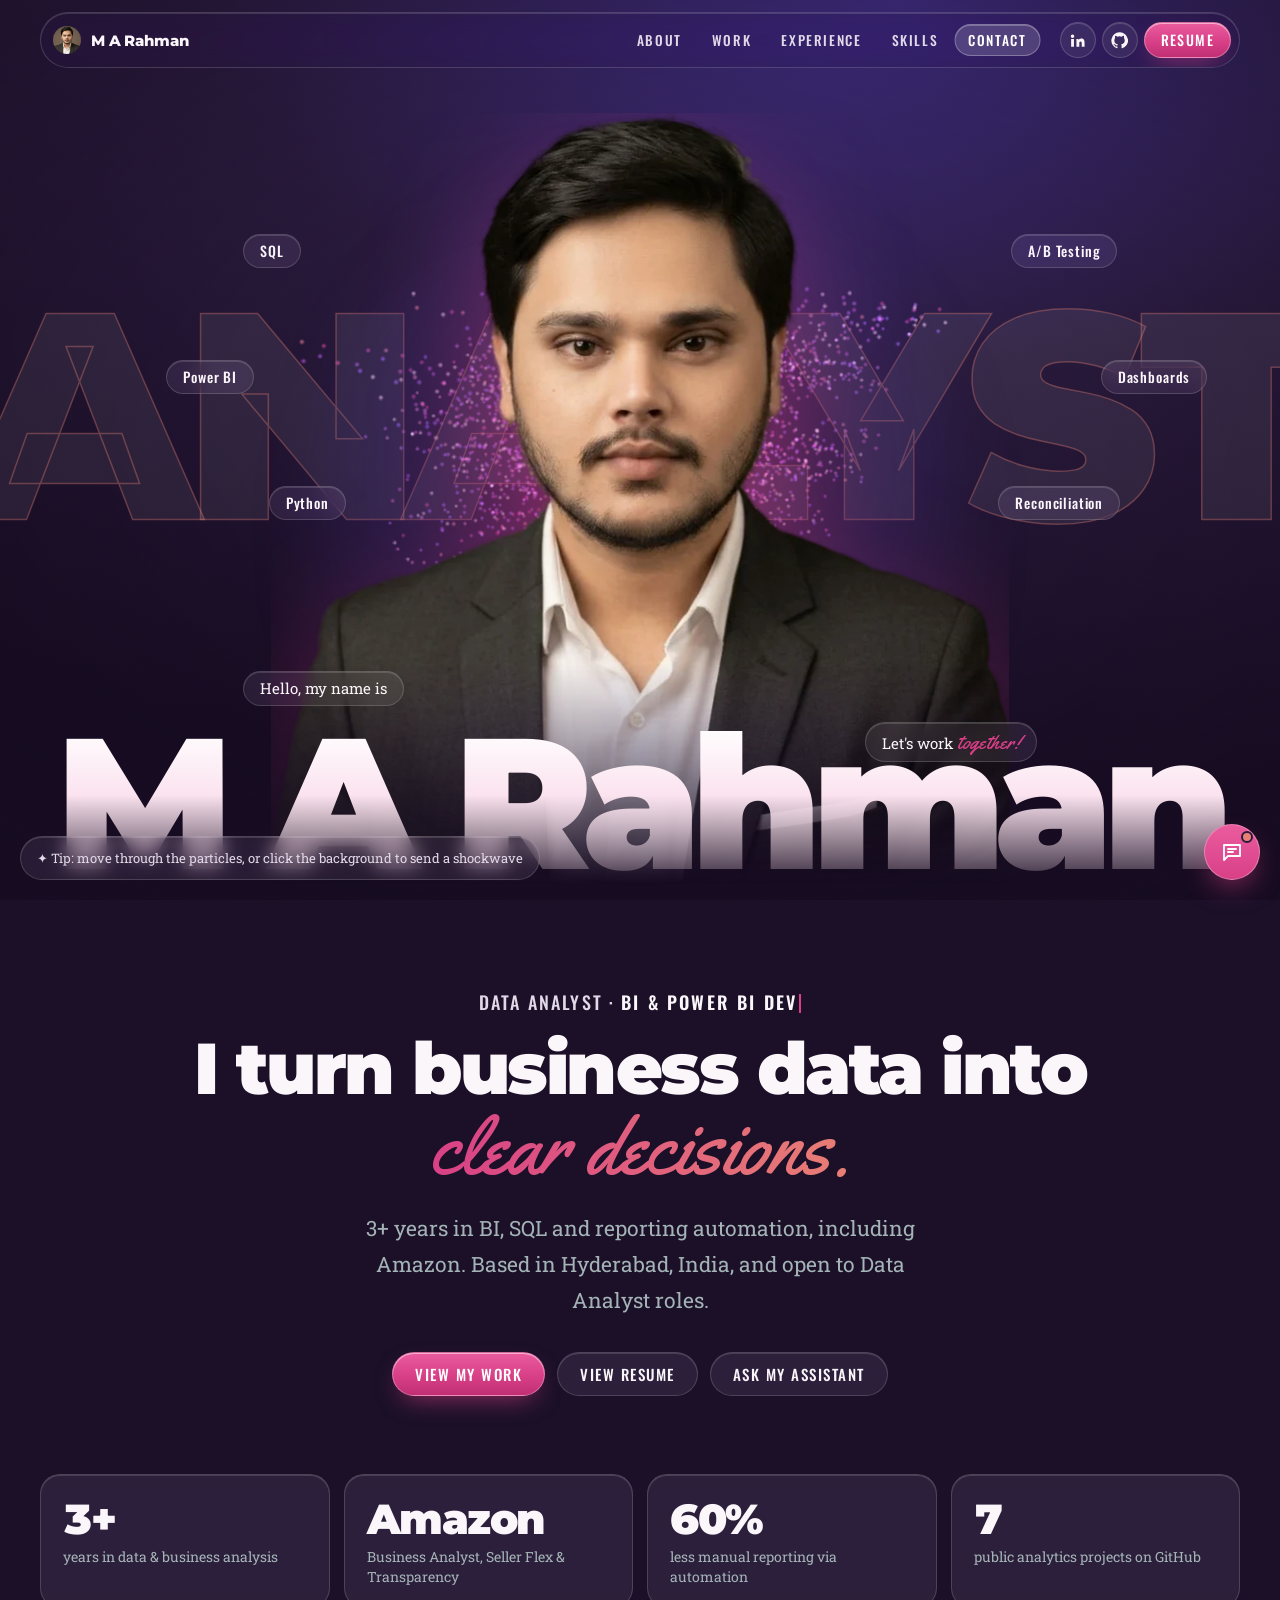
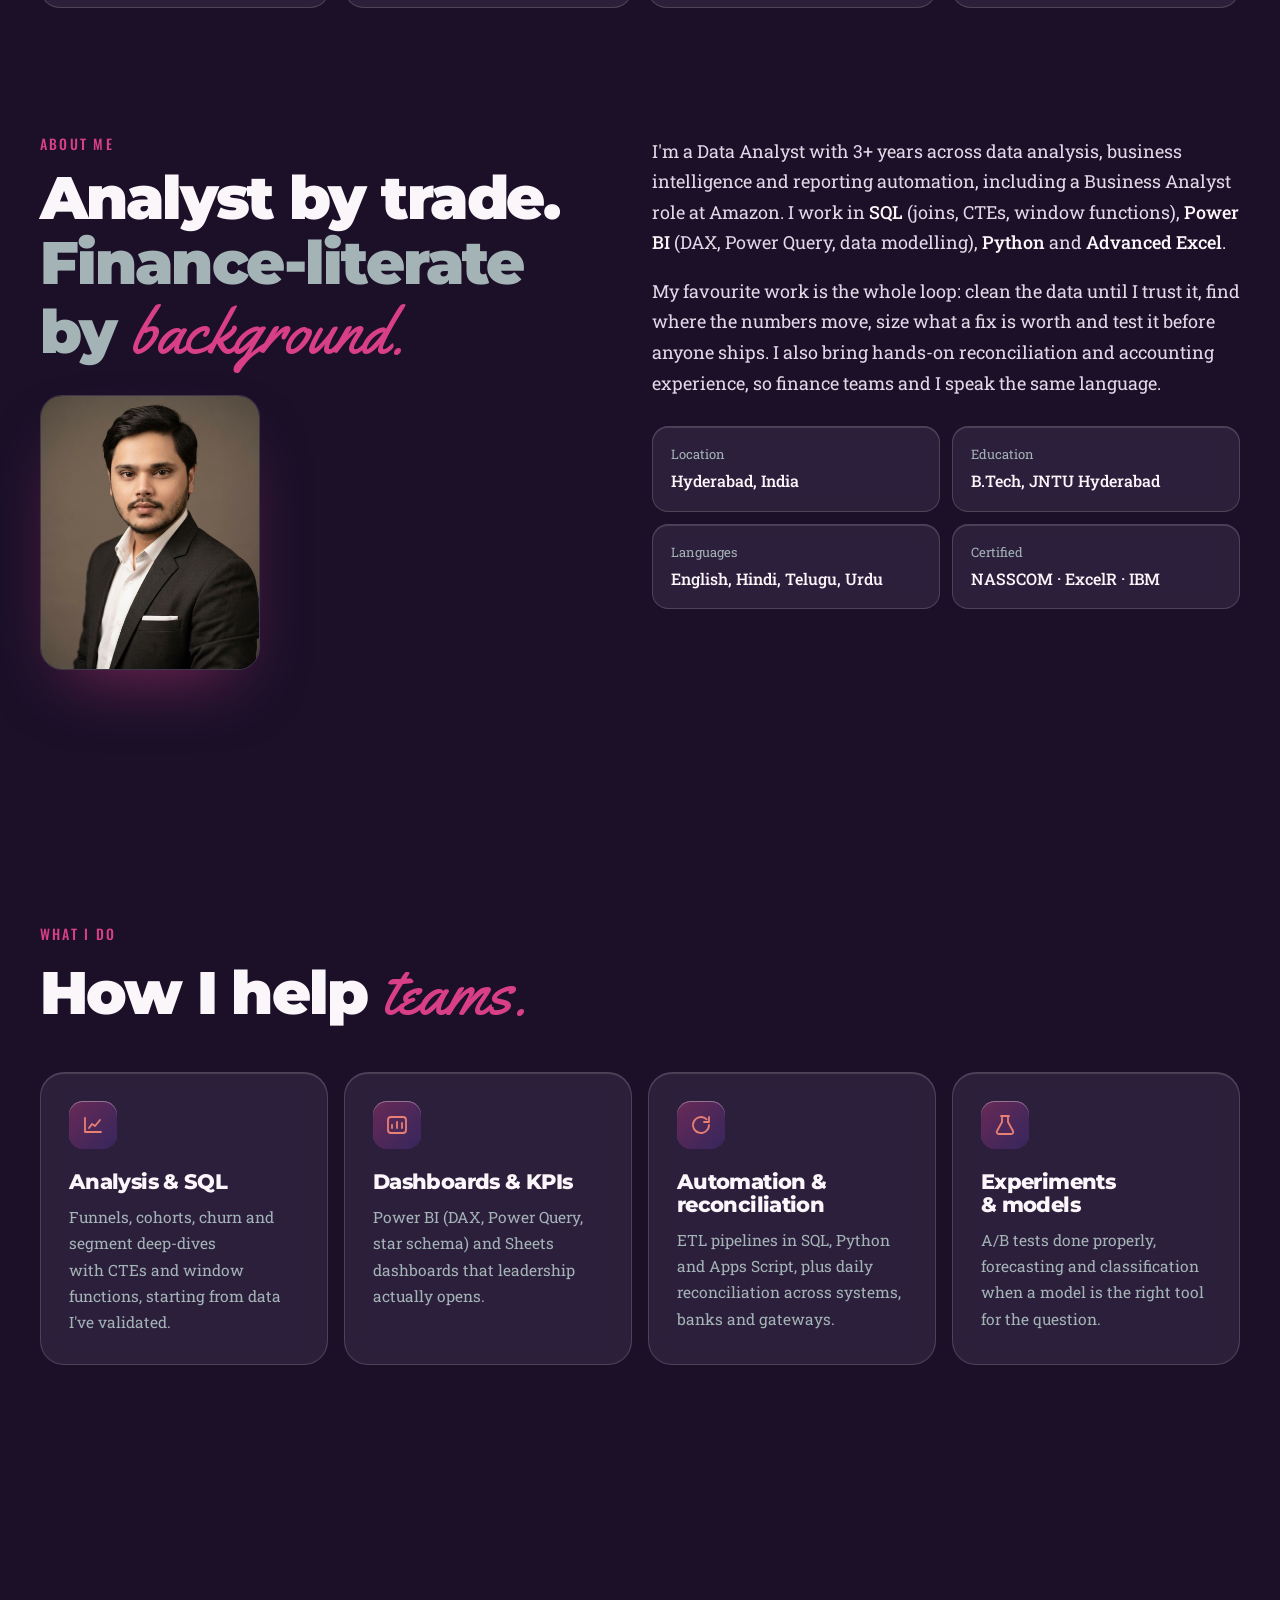
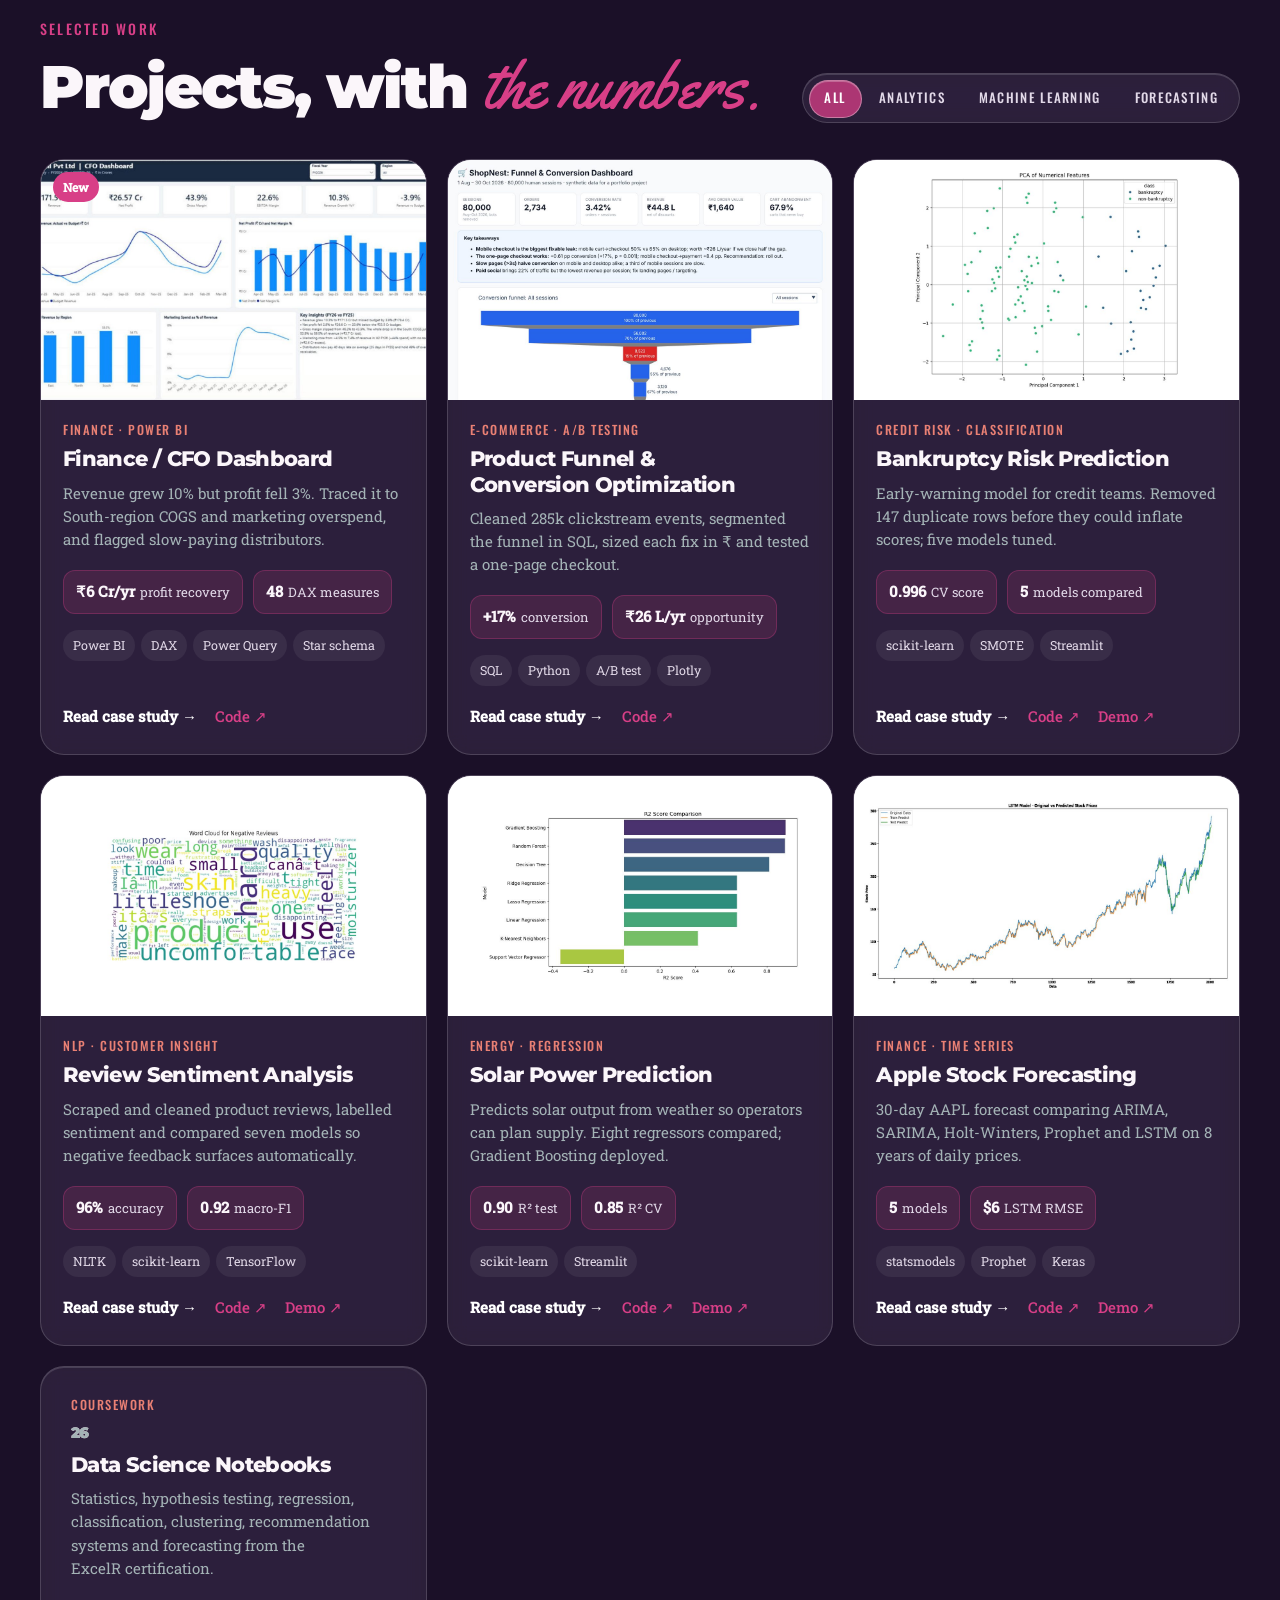
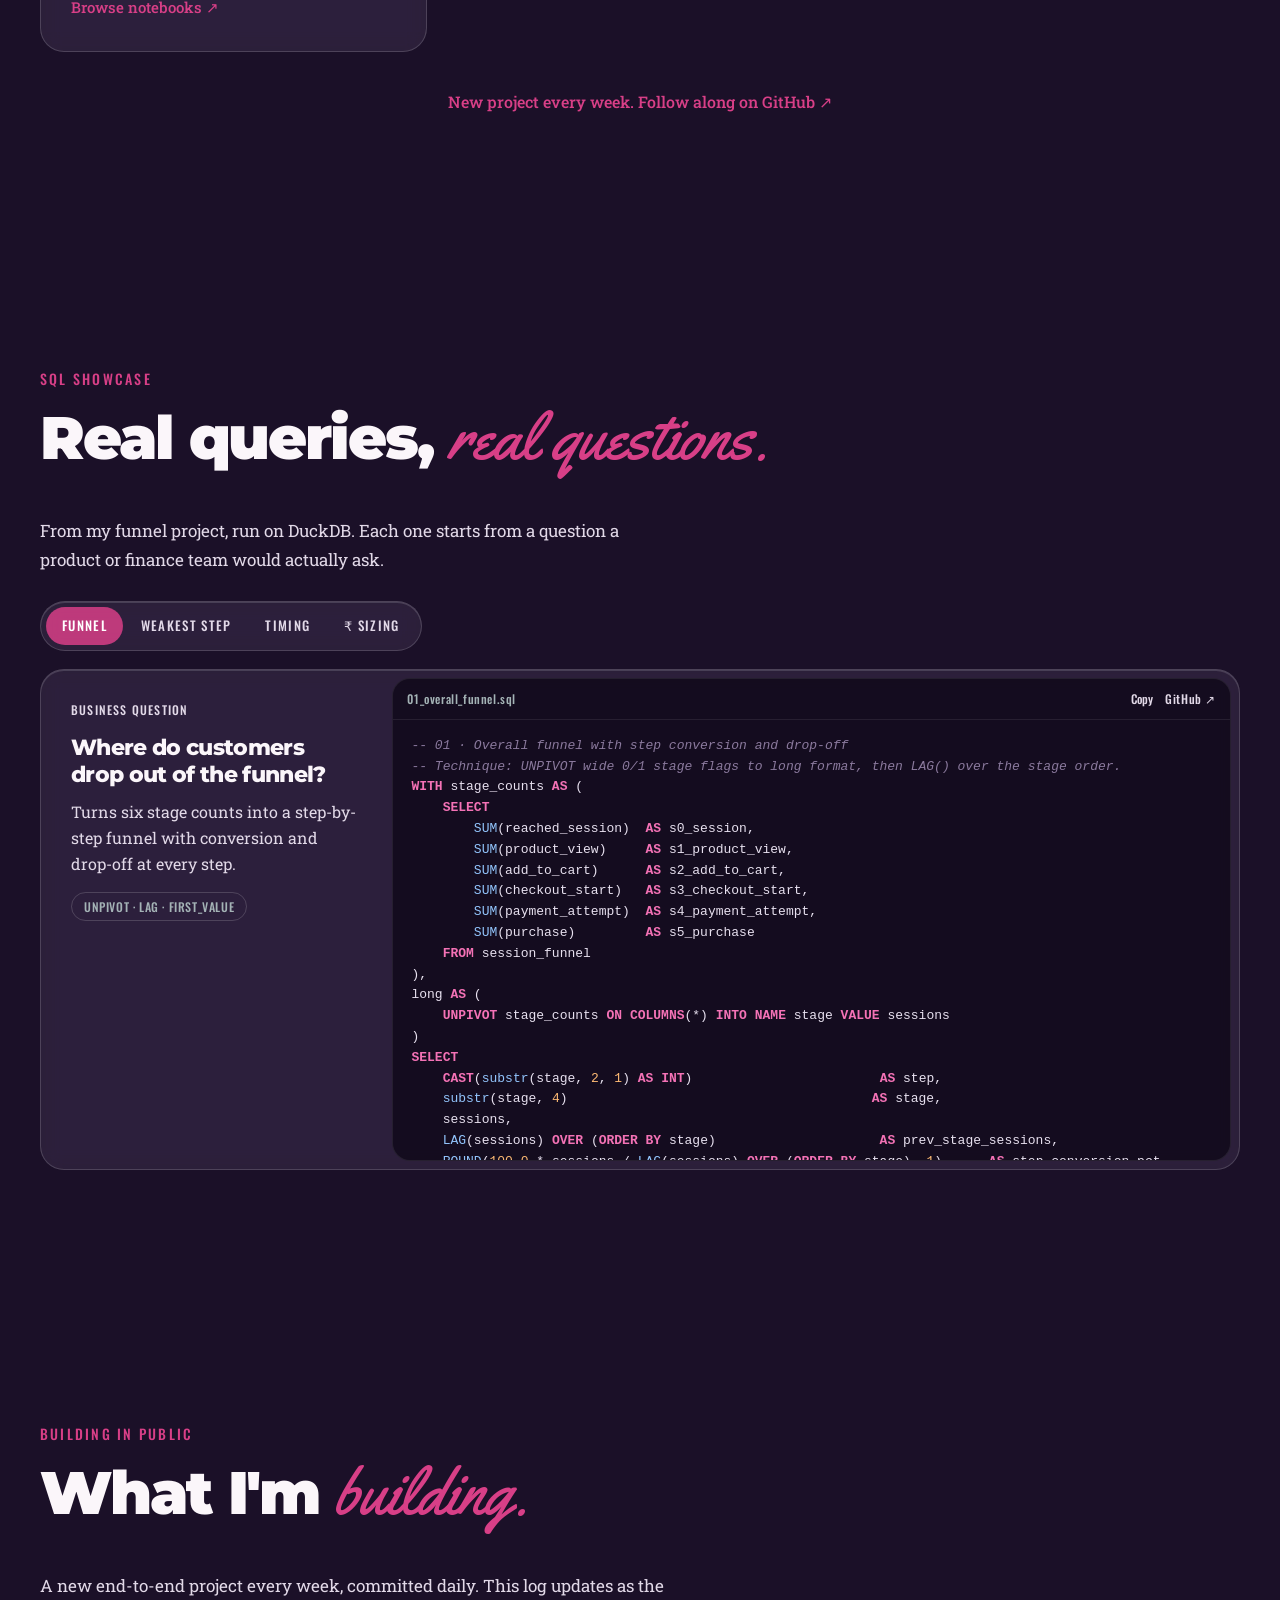
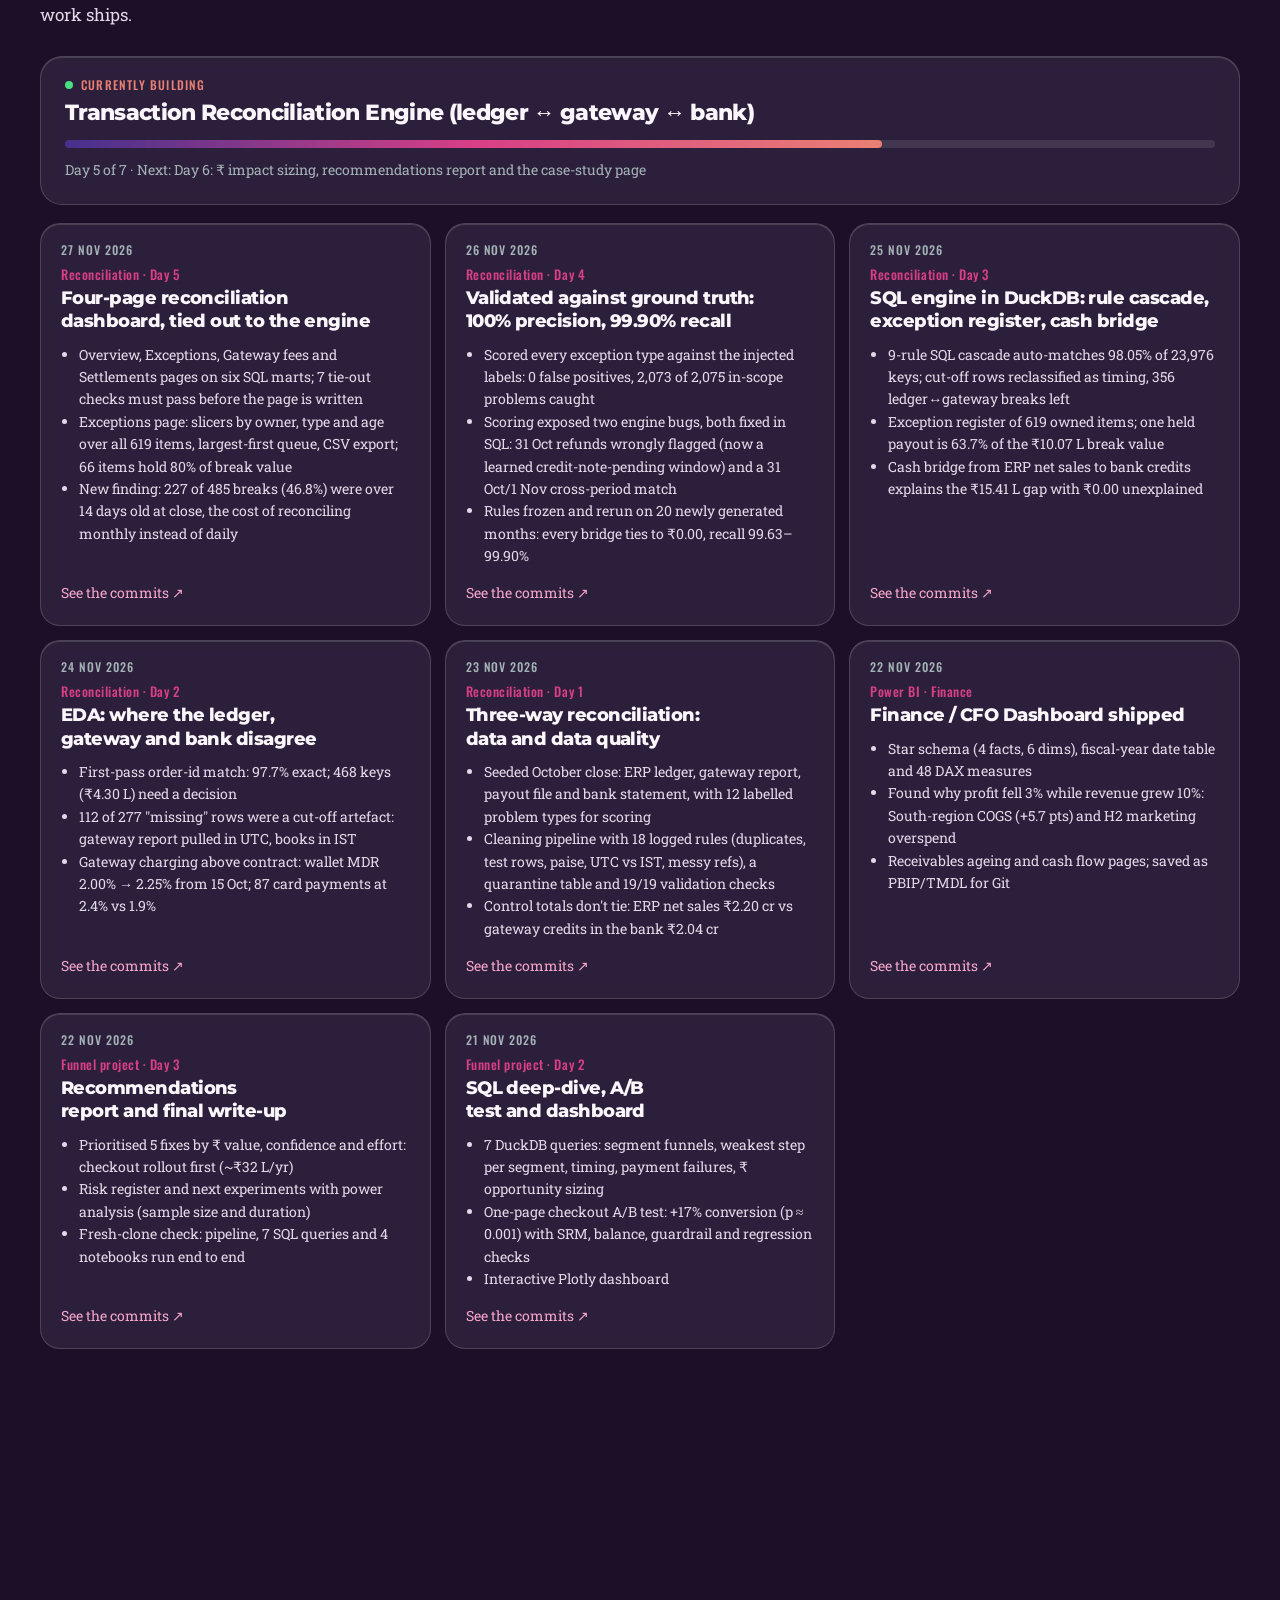
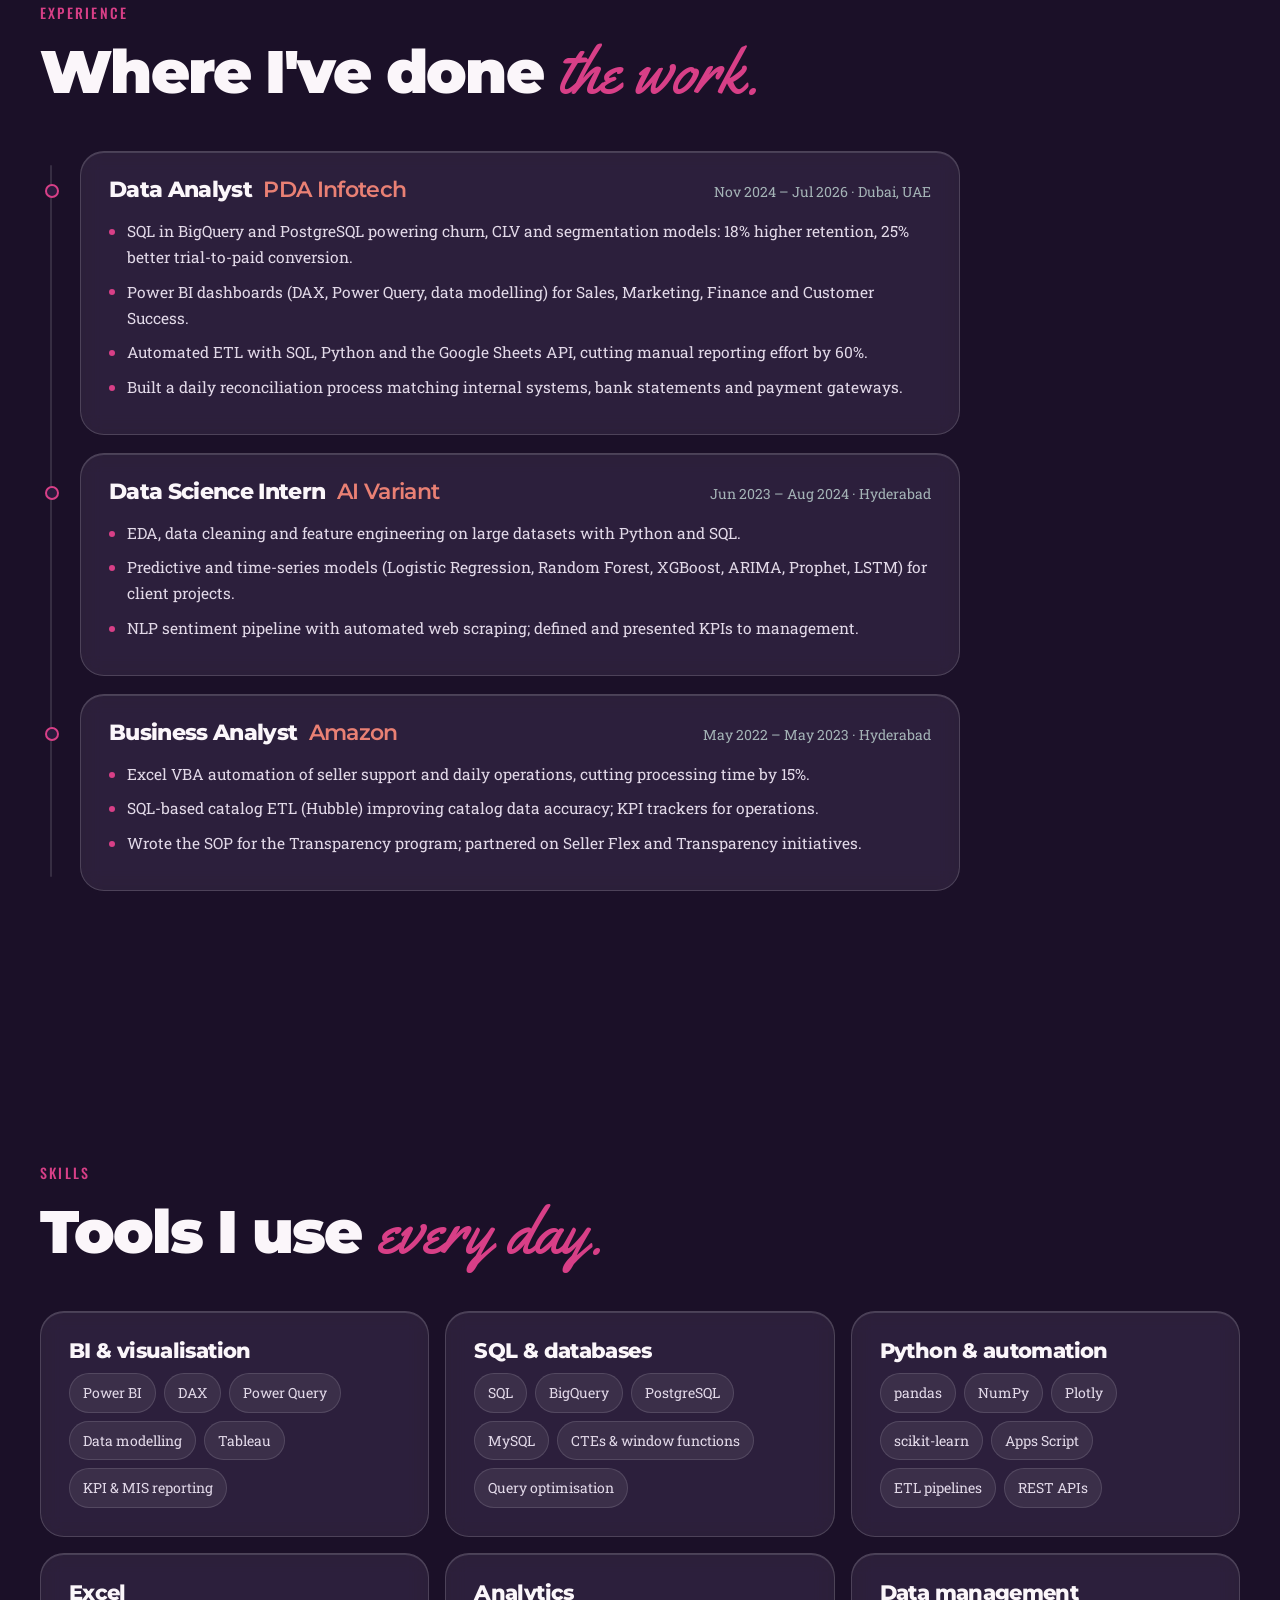
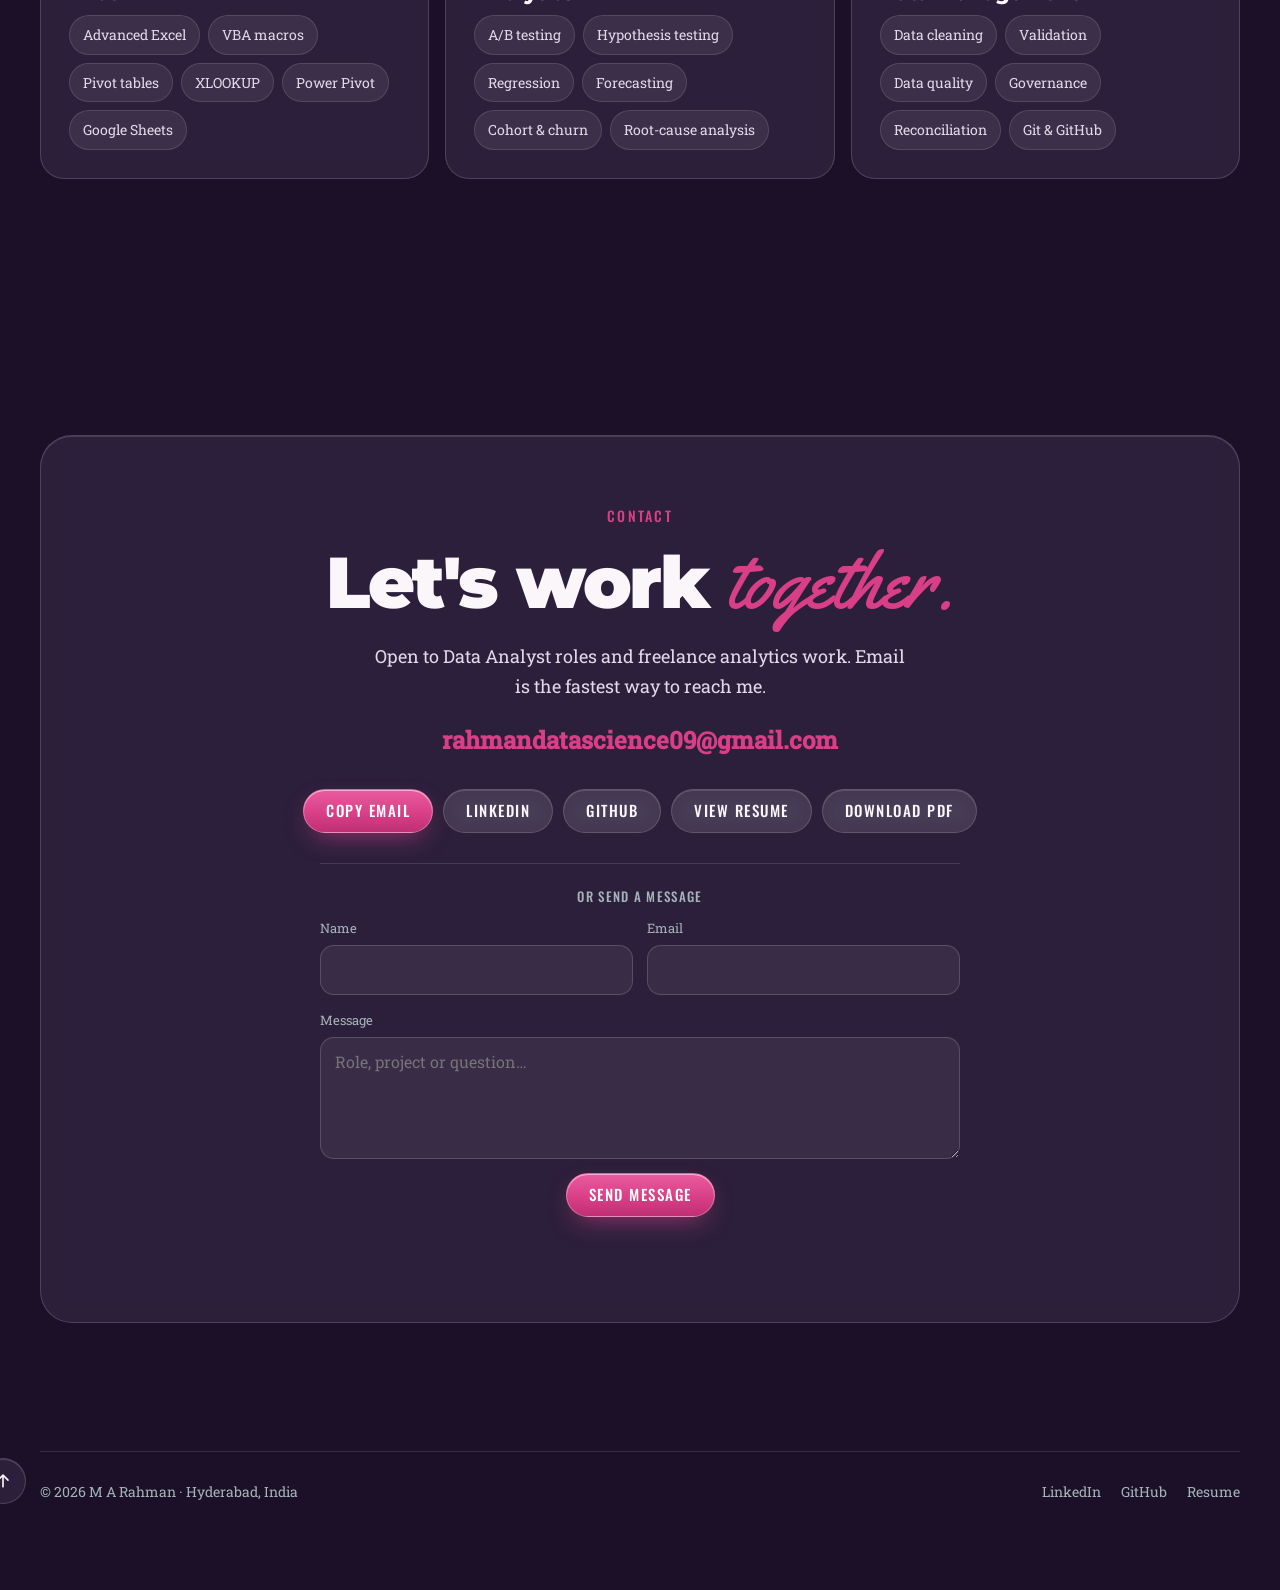
==== commit ca0ff62a: "Build log: Reconciliation engine Day 5 (dashboard)" ====
--- a/index.html
+++ b/index.html
@@ -581,7 +581,7 @@
   <script src="js/main.js?v=9"></script>
   <script src="js/interact.js?v=9"></script>
   <script src="js/chat.js?v=12"></script>
-  <script src="js/log-data.js?v=16"></script>
+  <script src="js/log-data.js?v=17"></script>
   <script src="js/extras.js?v=9"></script>
   <script data-goatcounter="https://rahman17309.goatcounter.com/count" async src="https://gc.zgo.at/count.js"></script>
 </body>
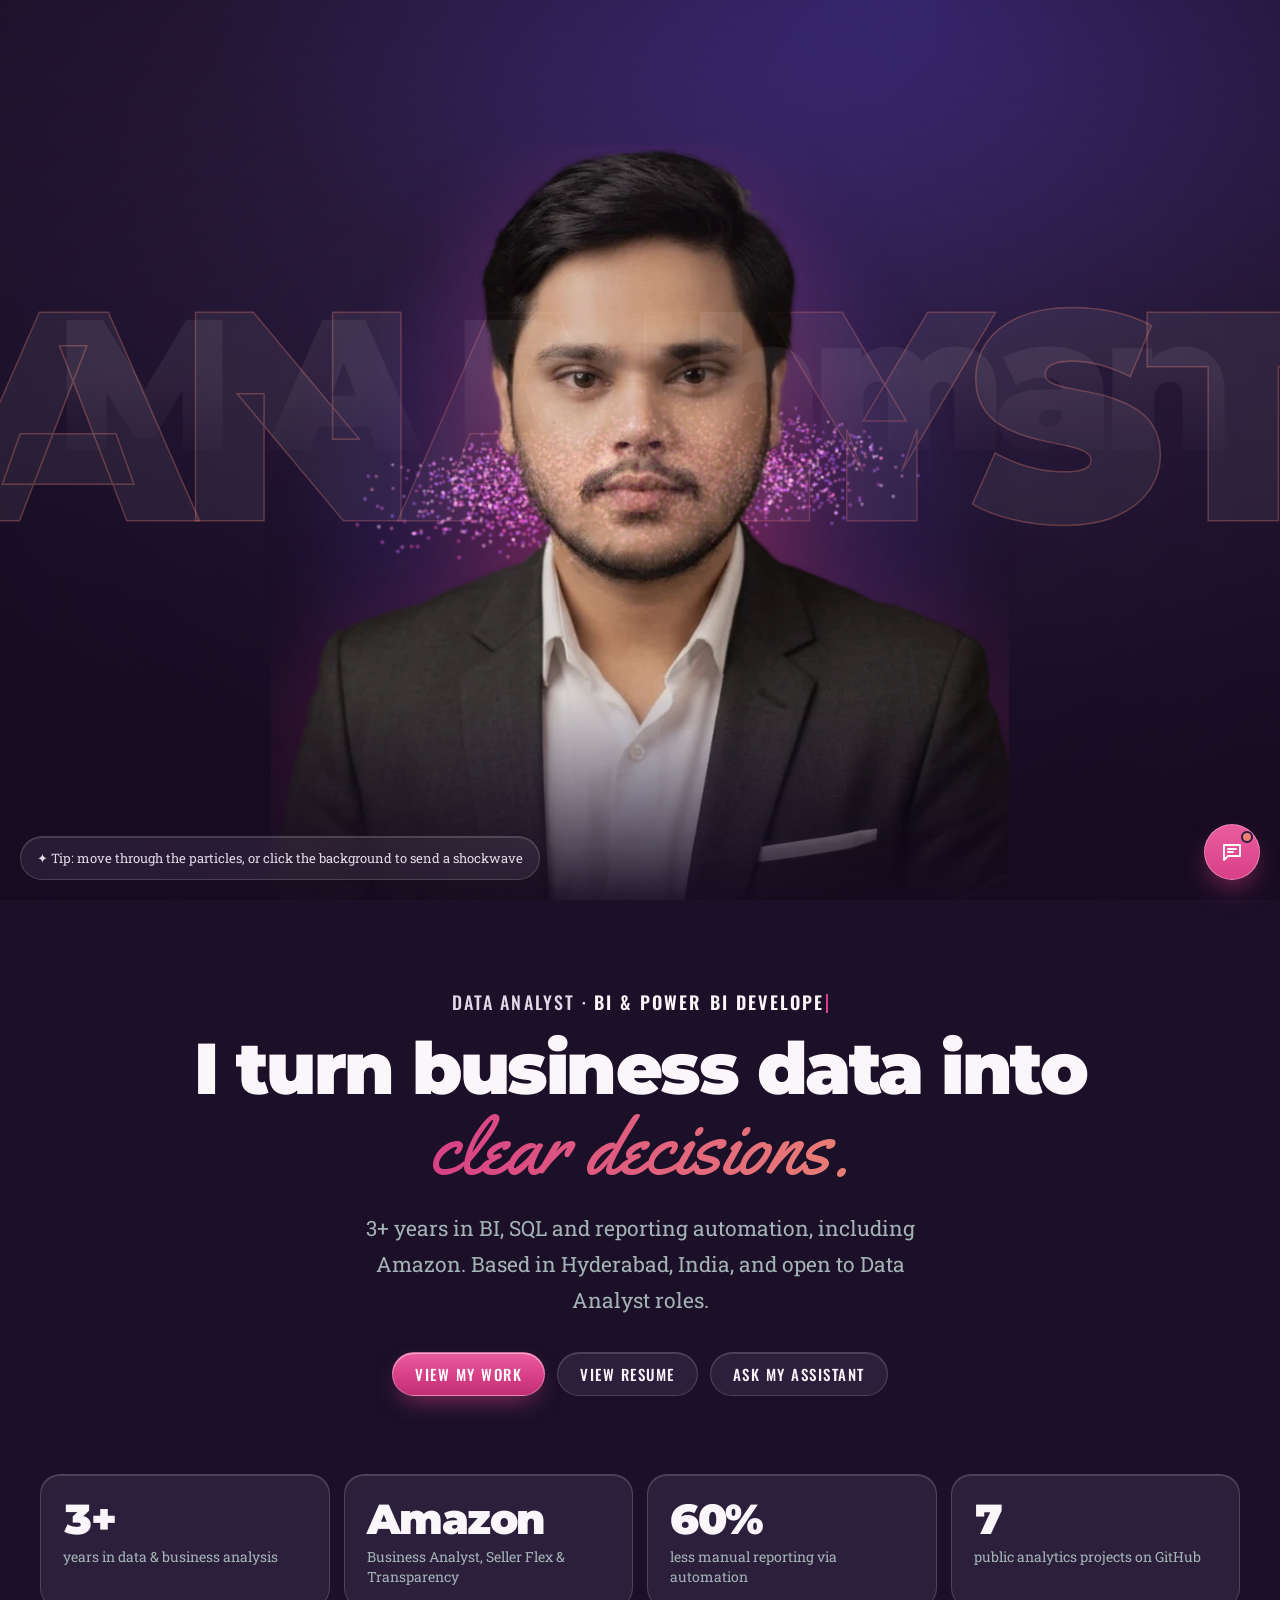
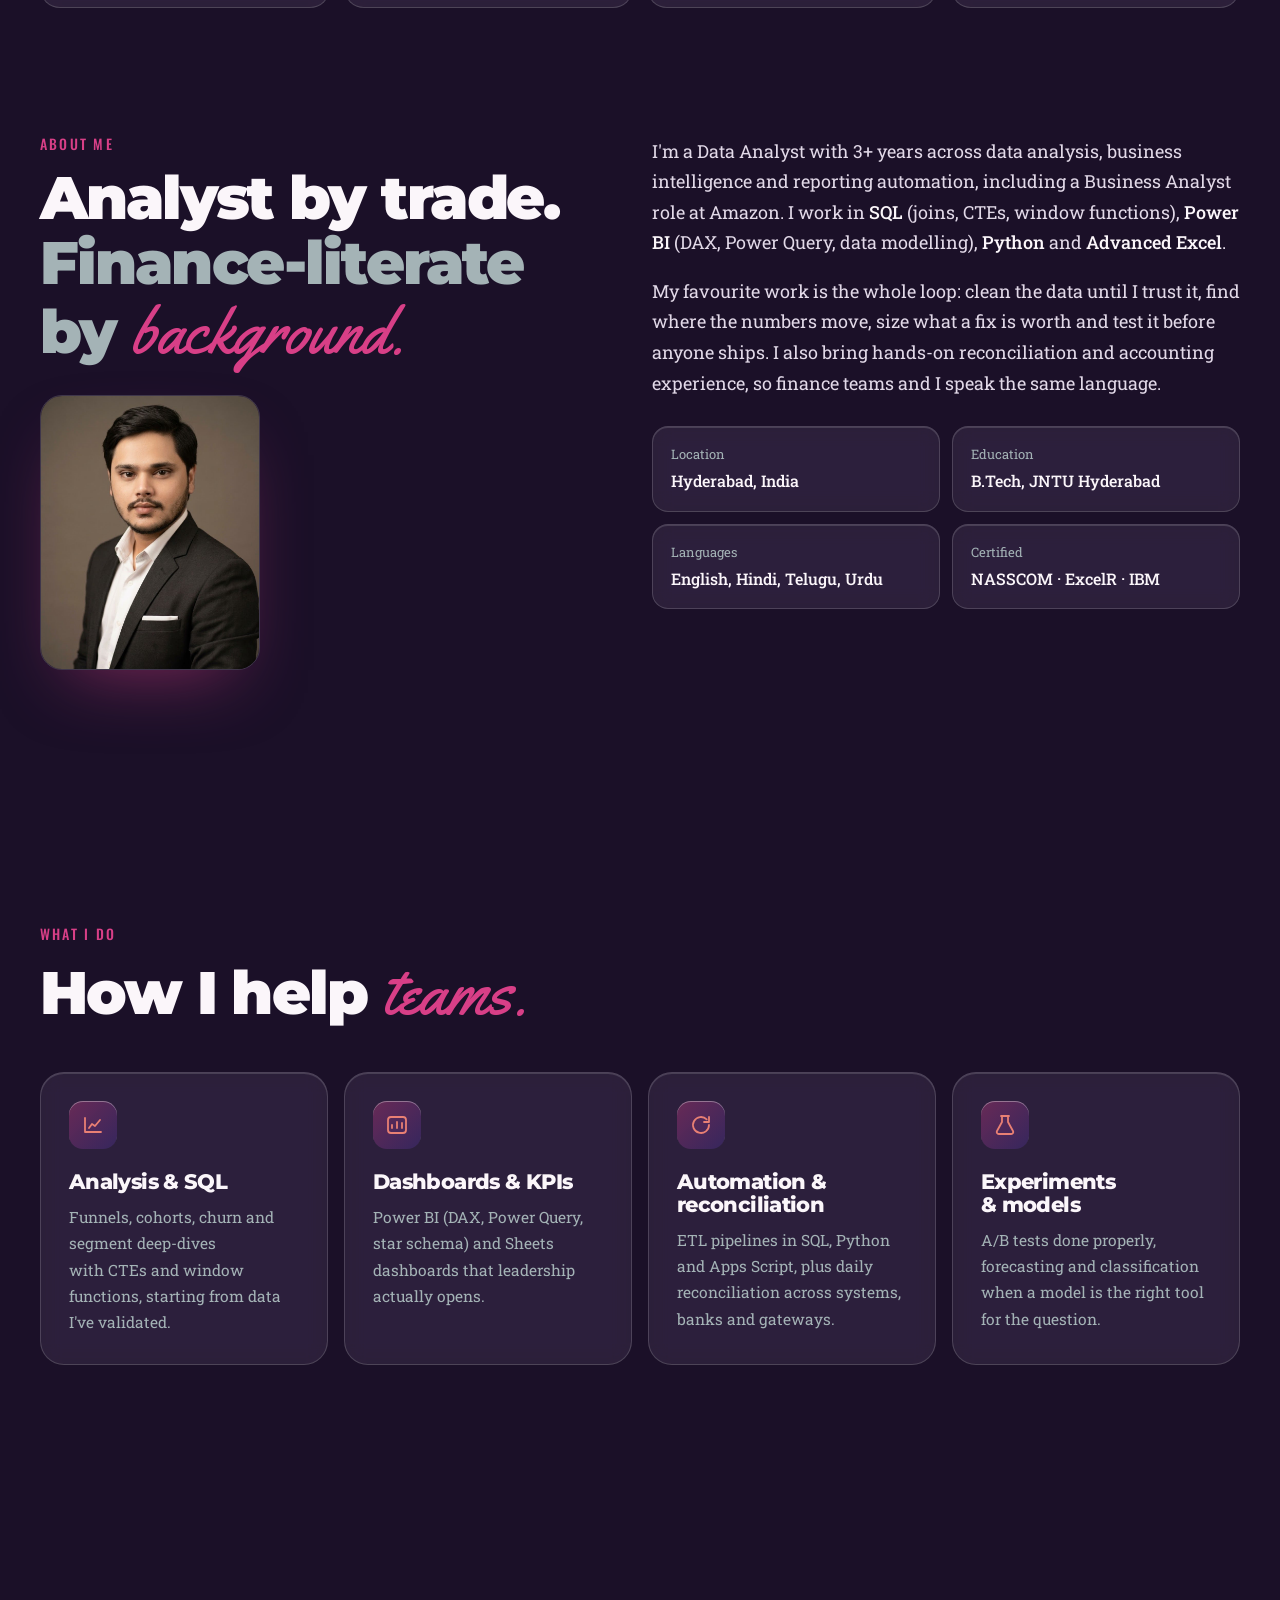
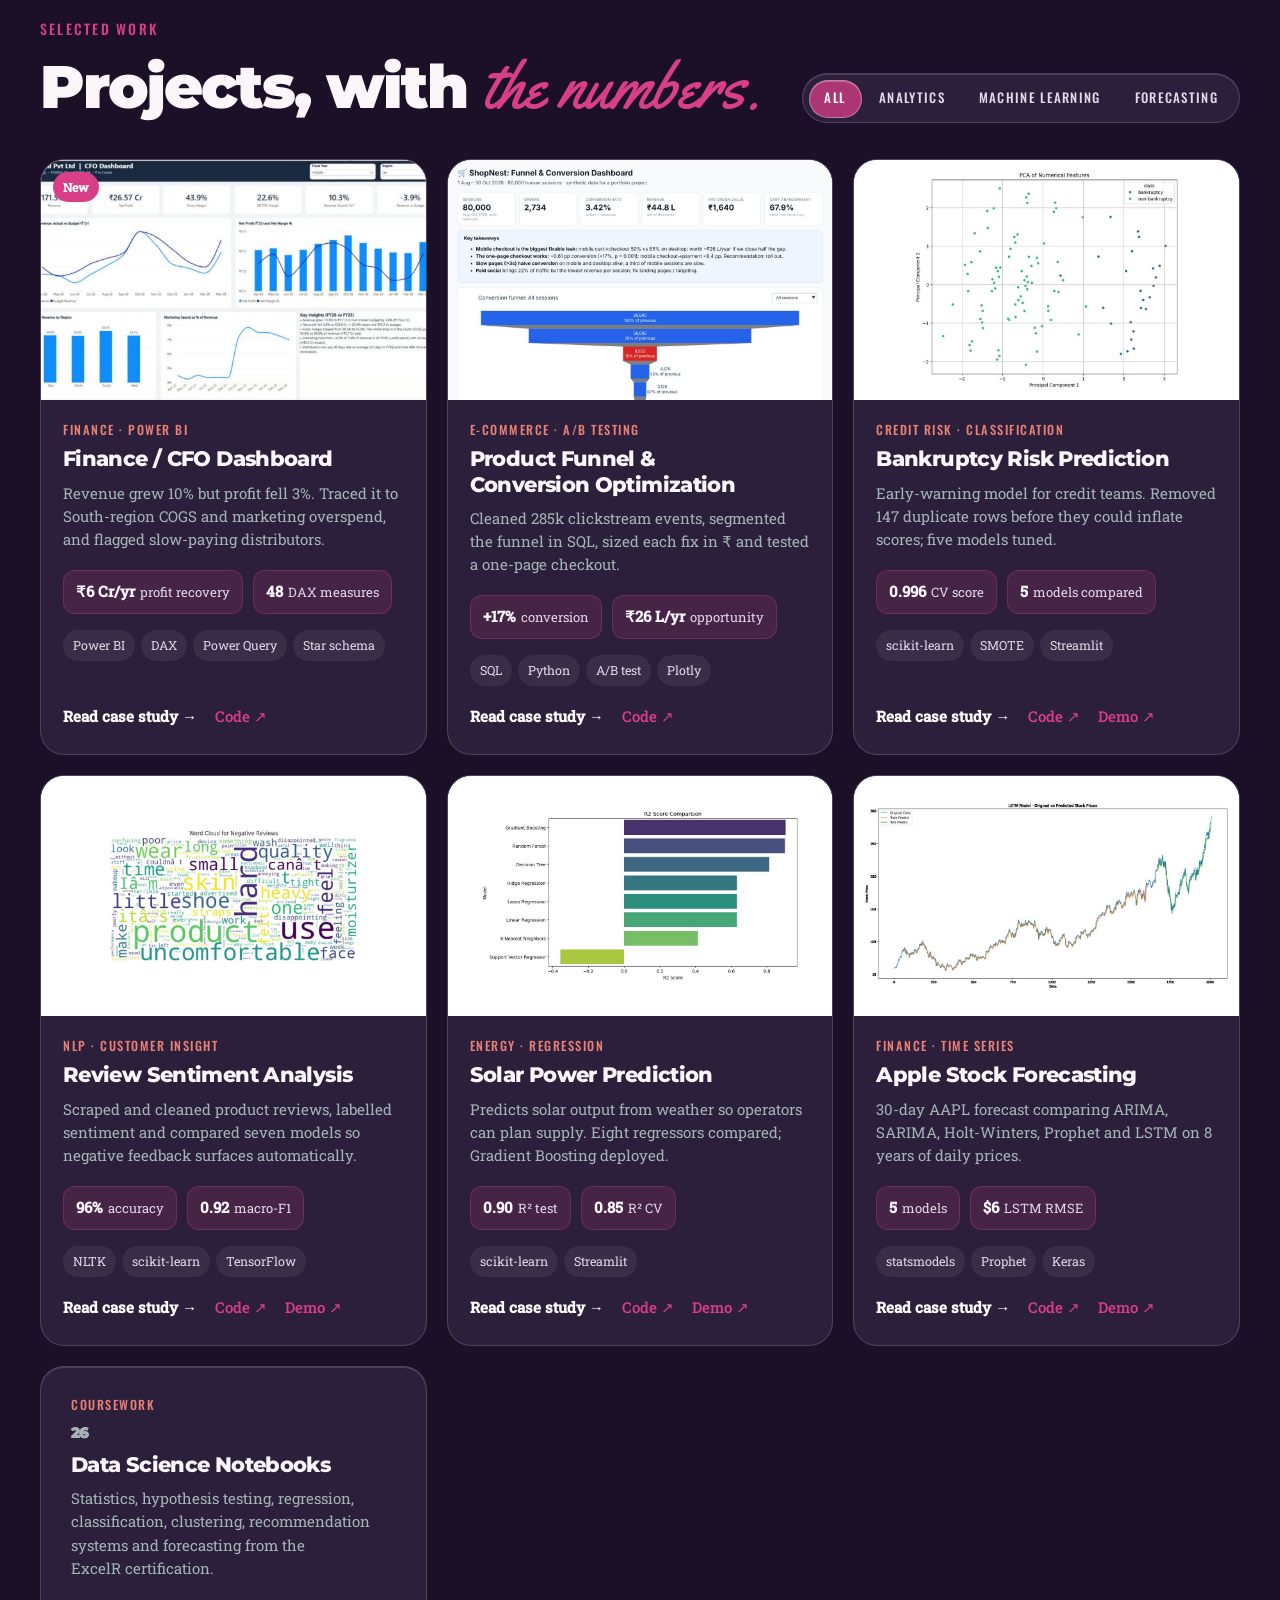
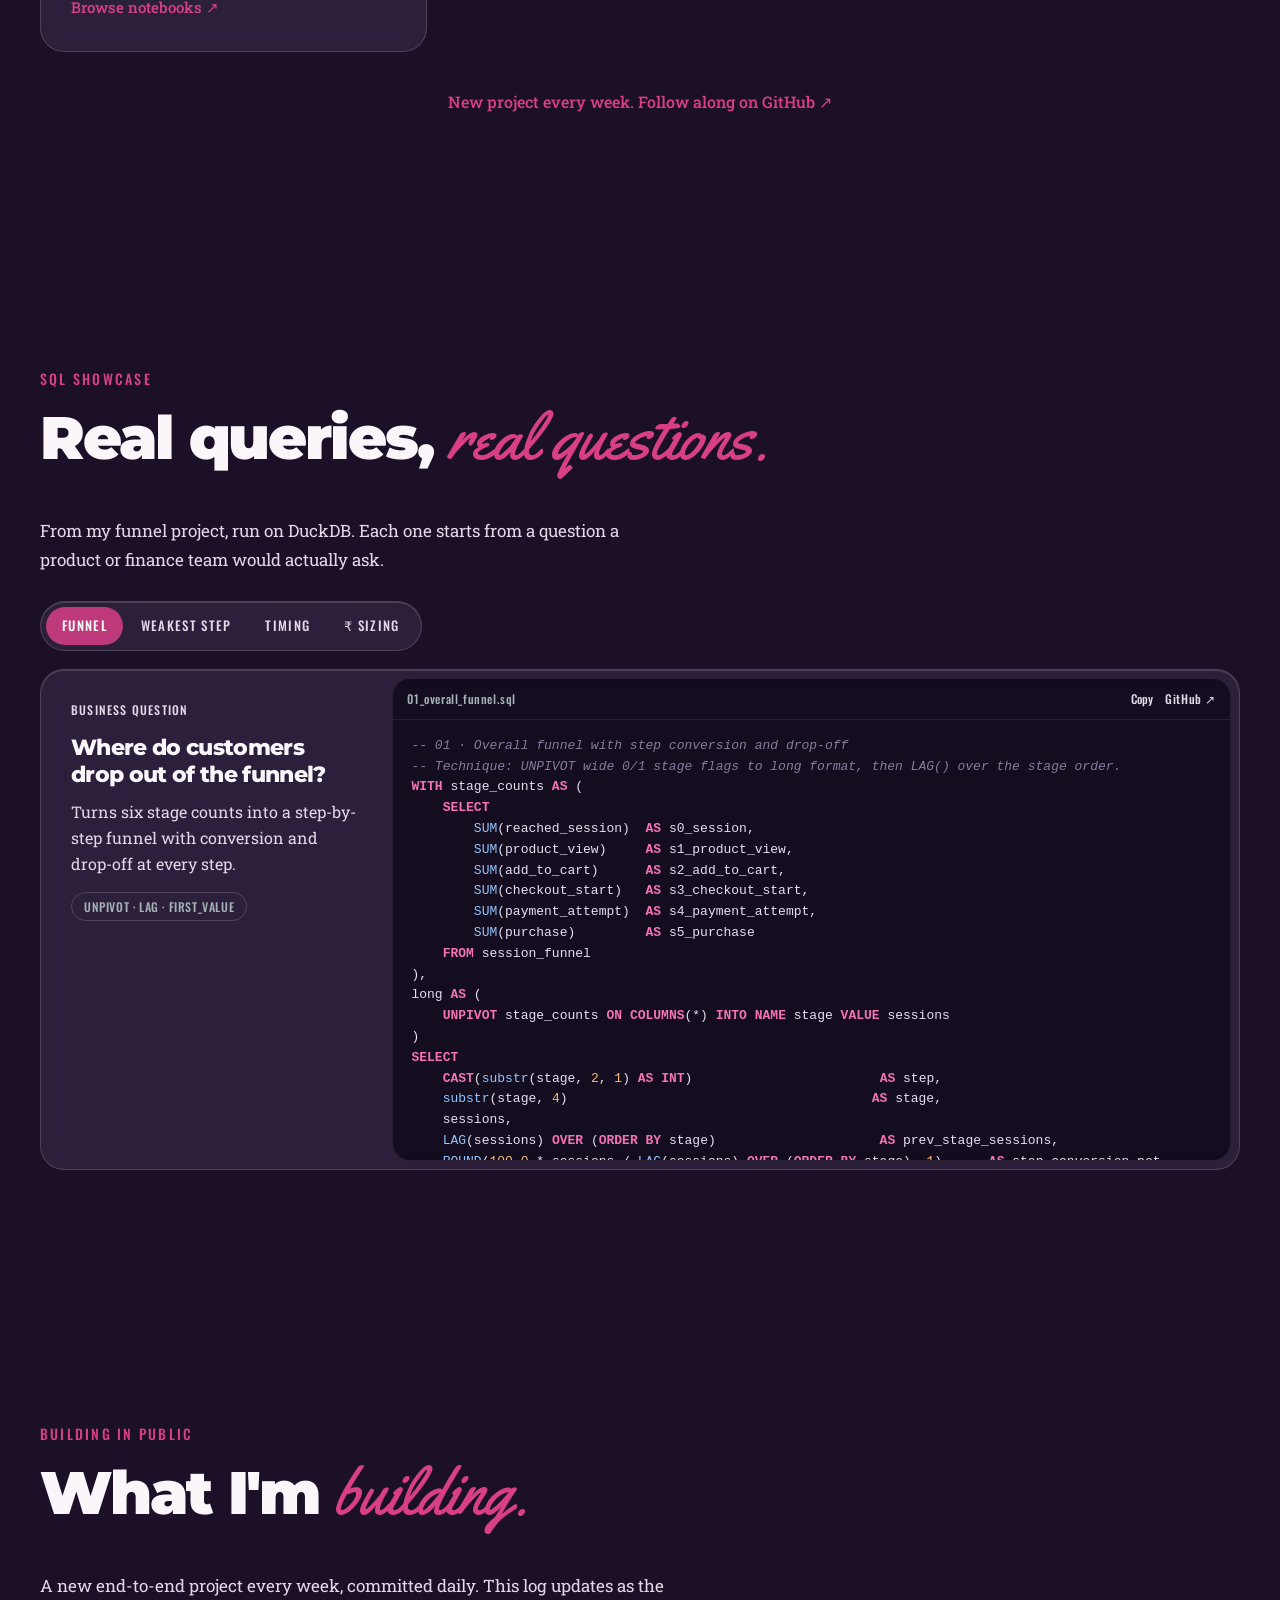
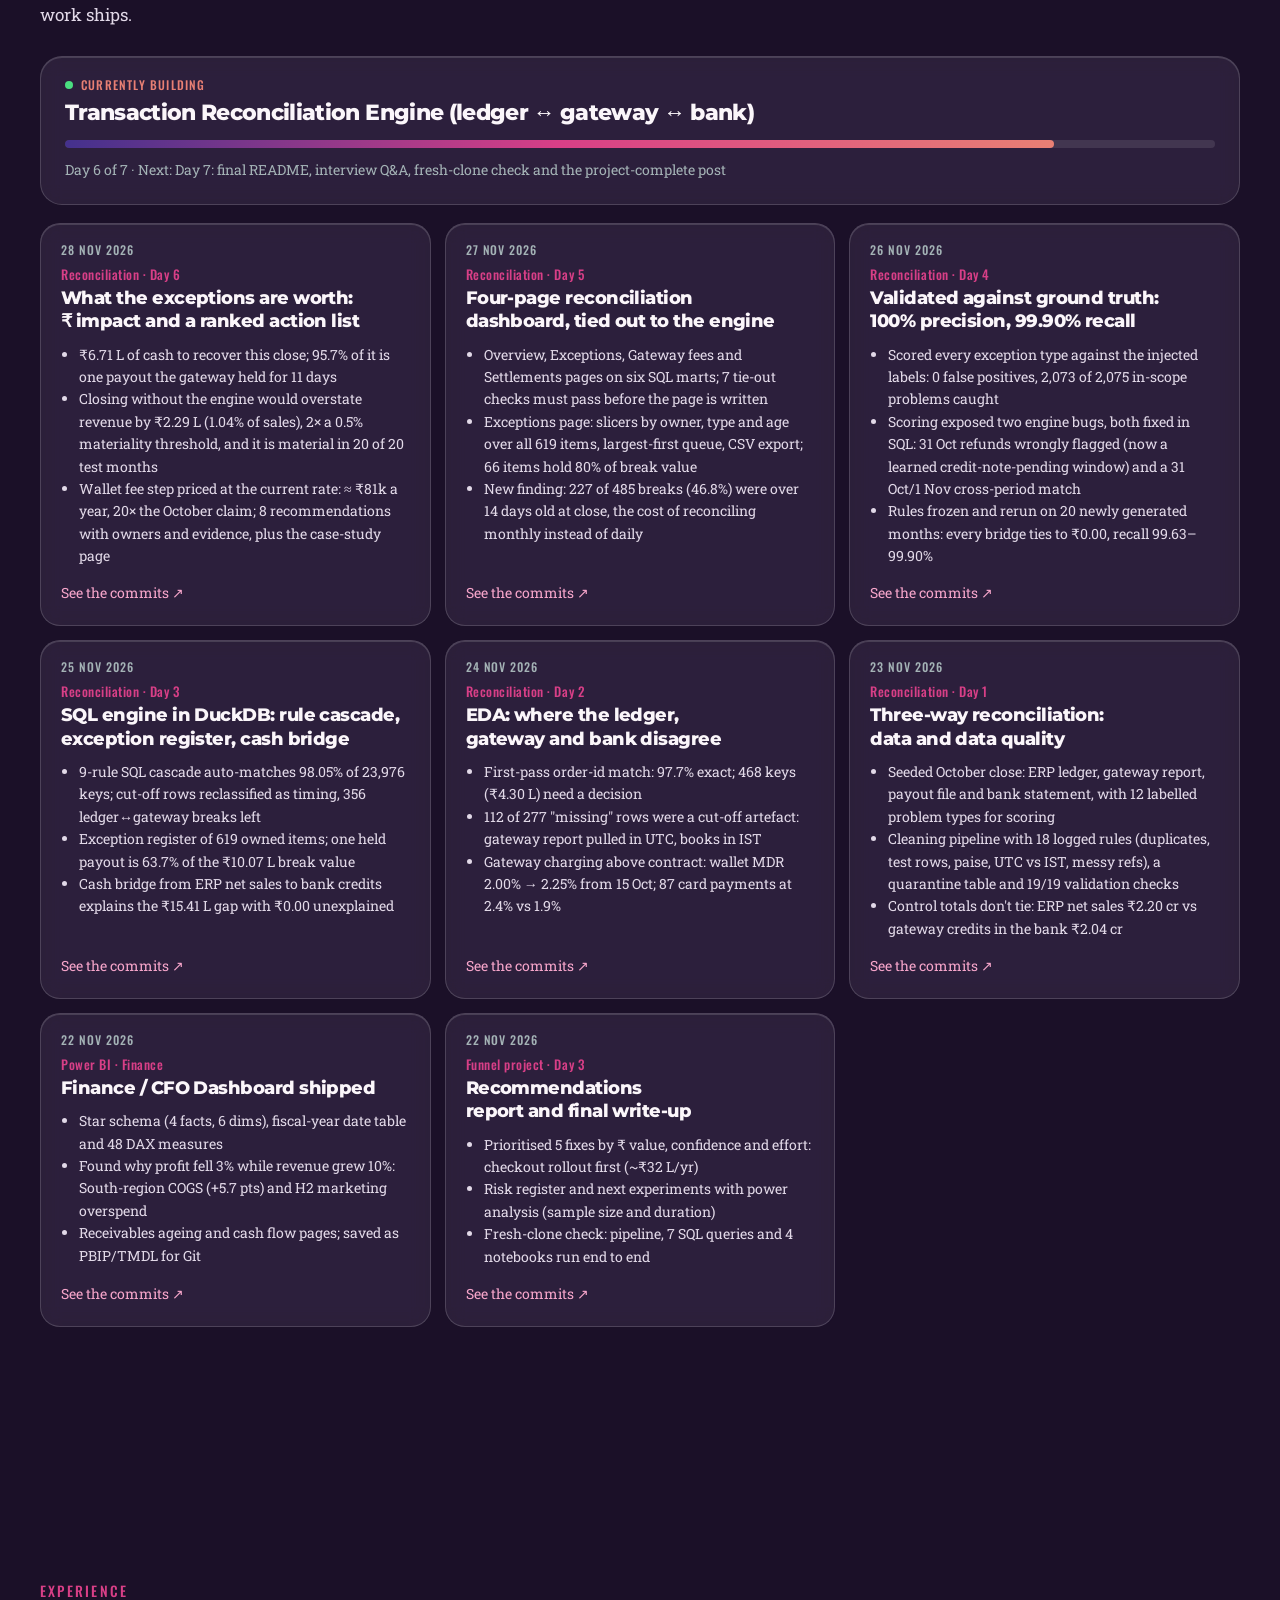
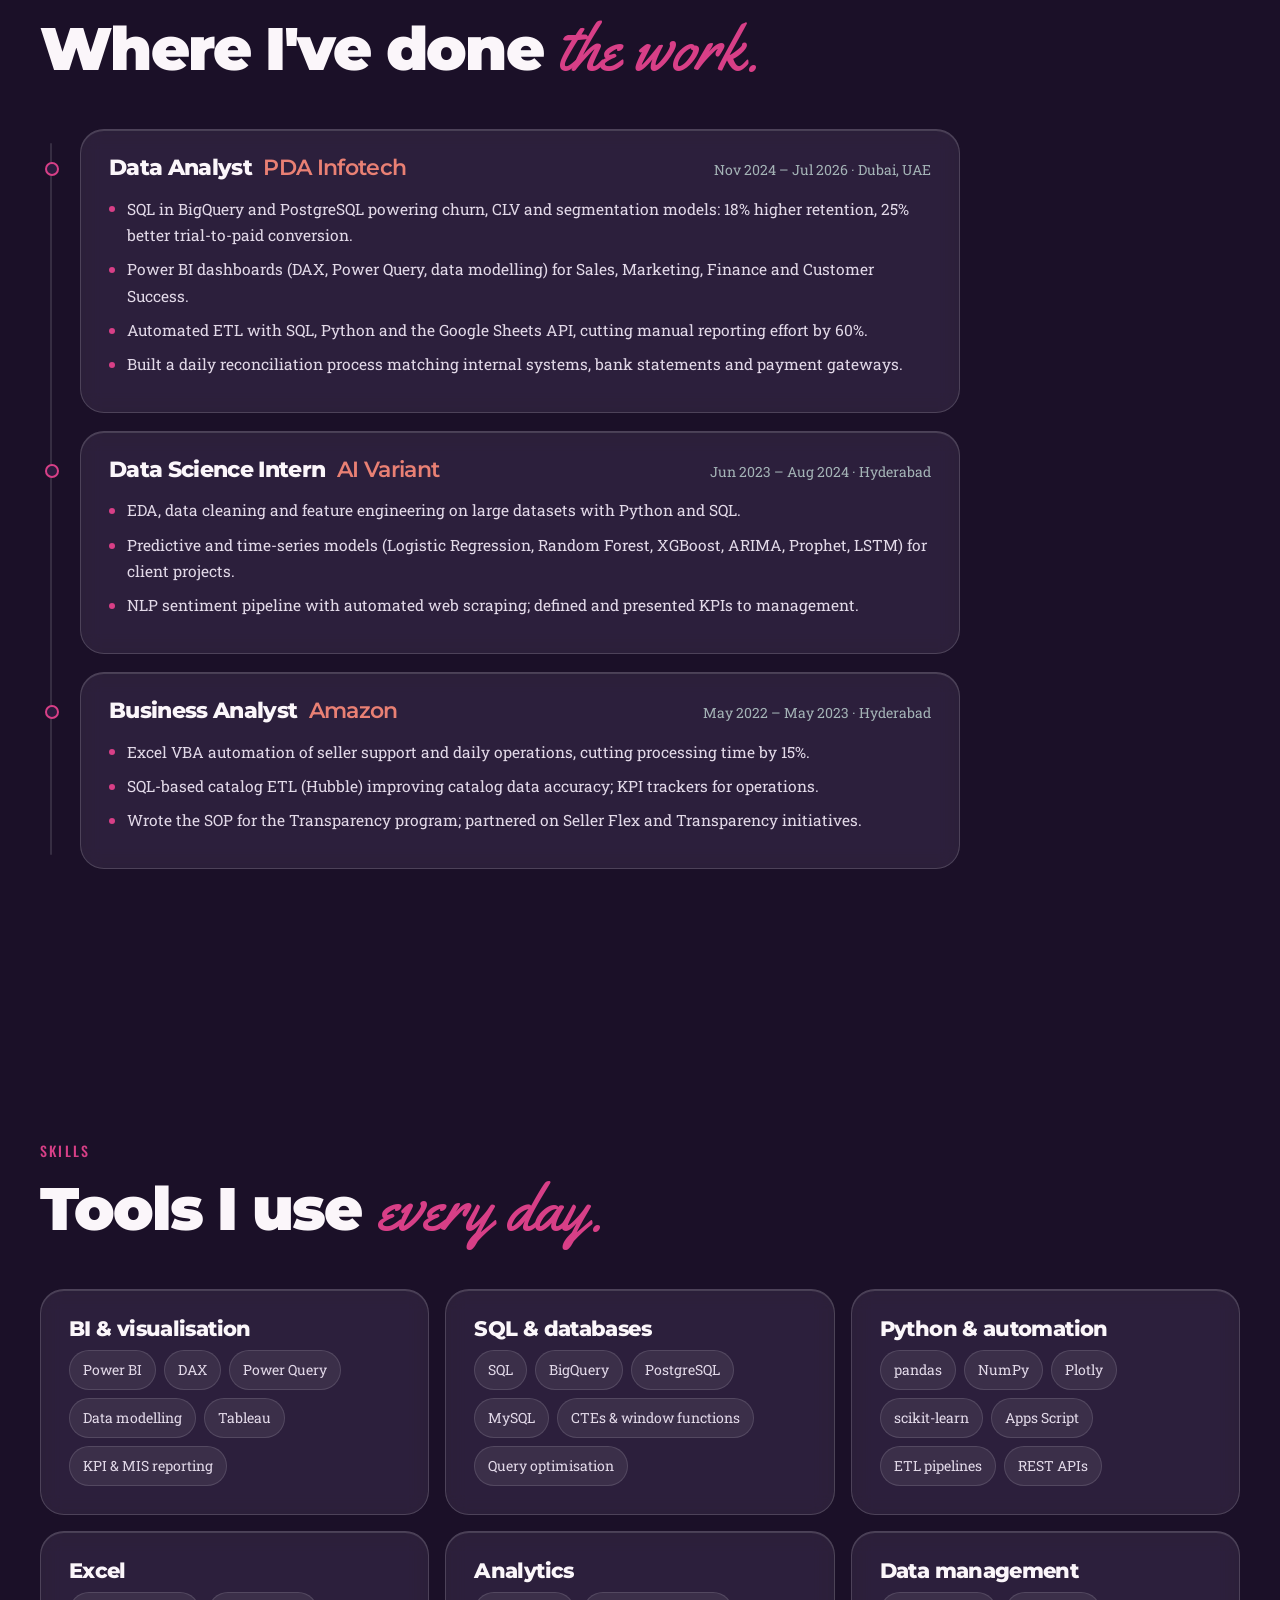
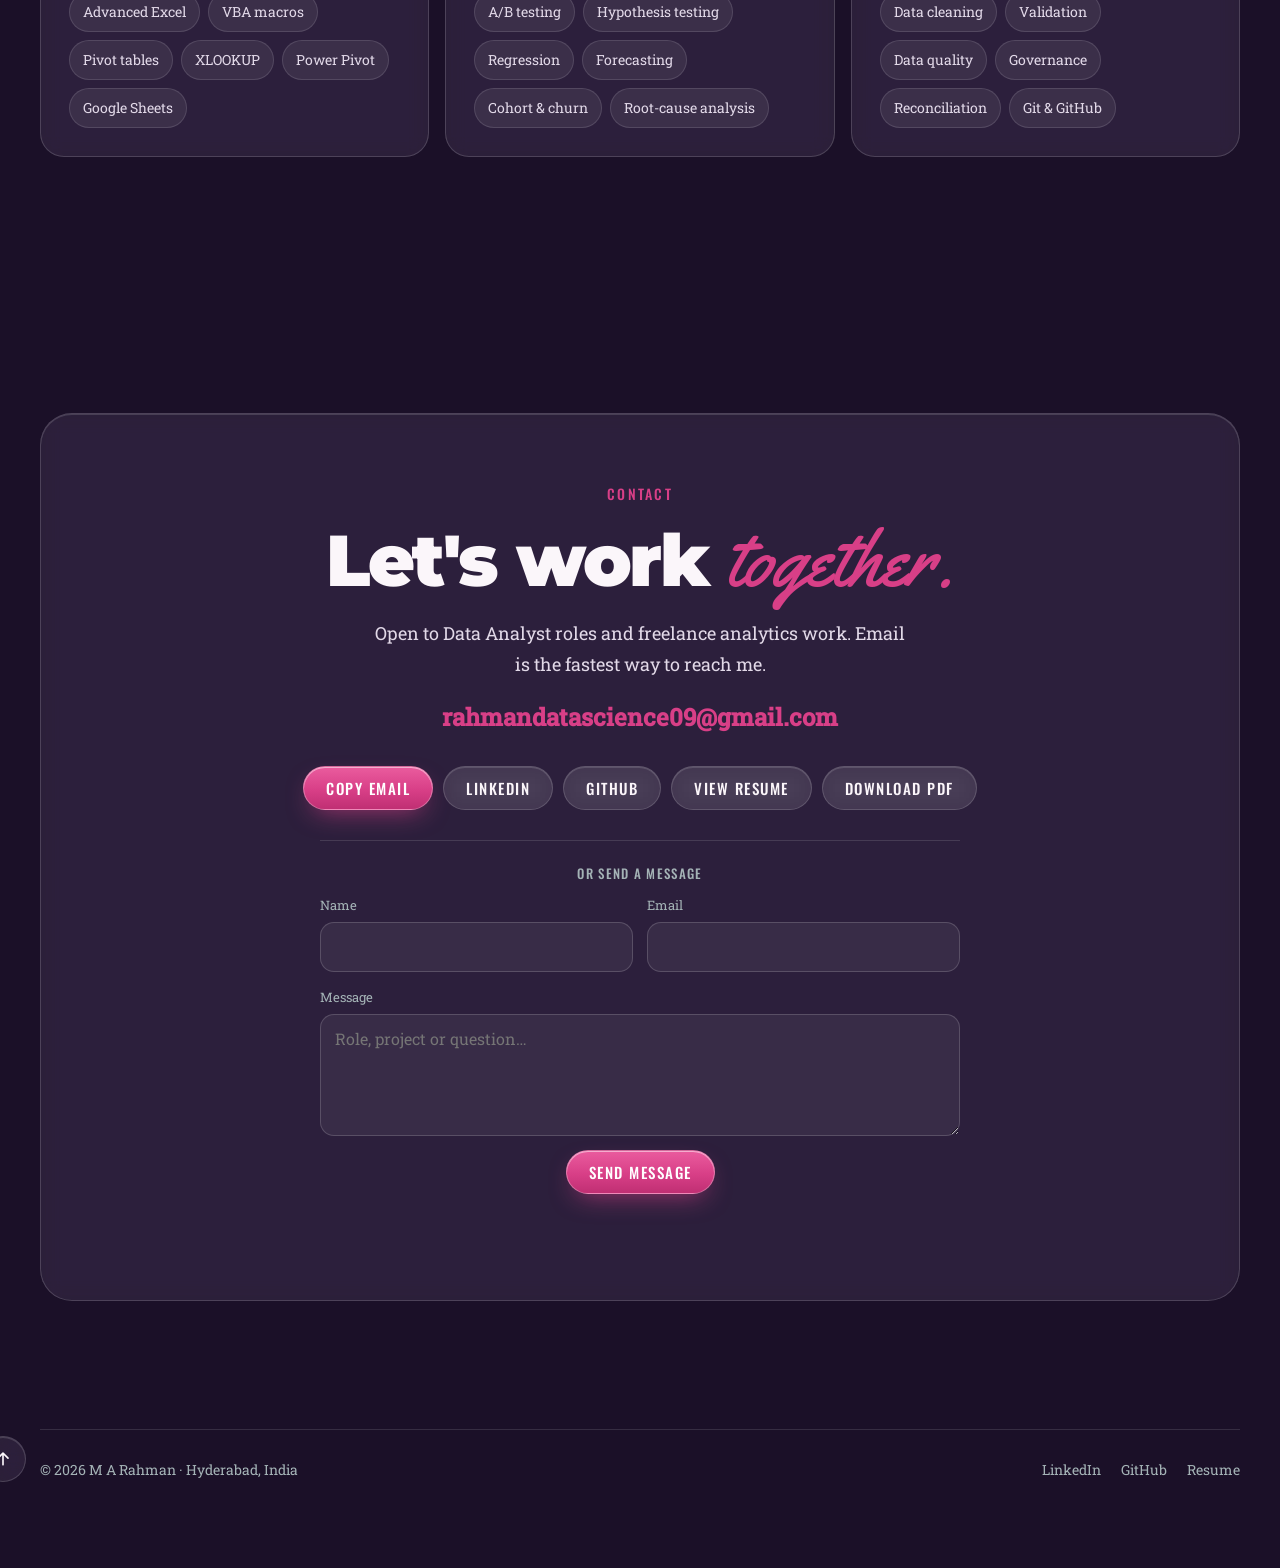
==== commit 3669c890: "Build log: Reconciliation engine Day 6 (₹ impact, recommendations, case study)" ====
--- a/index.html
+++ b/index.html
@@ -581,7 +581,7 @@
   <script src="js/main.js?v=9"></script>
   <script src="js/interact.js?v=9"></script>
   <script src="js/chat.js?v=12"></script>
-  <script src="js/log-data.js?v=17"></script>
+  <script src="js/log-data.js?v=18"></script>
   <script src="js/extras.js?v=9"></script>
   <script data-goatcounter="https://rahman17309.goatcounter.com/count" async src="https://gc.zgo.at/count.js"></script>
 </body>
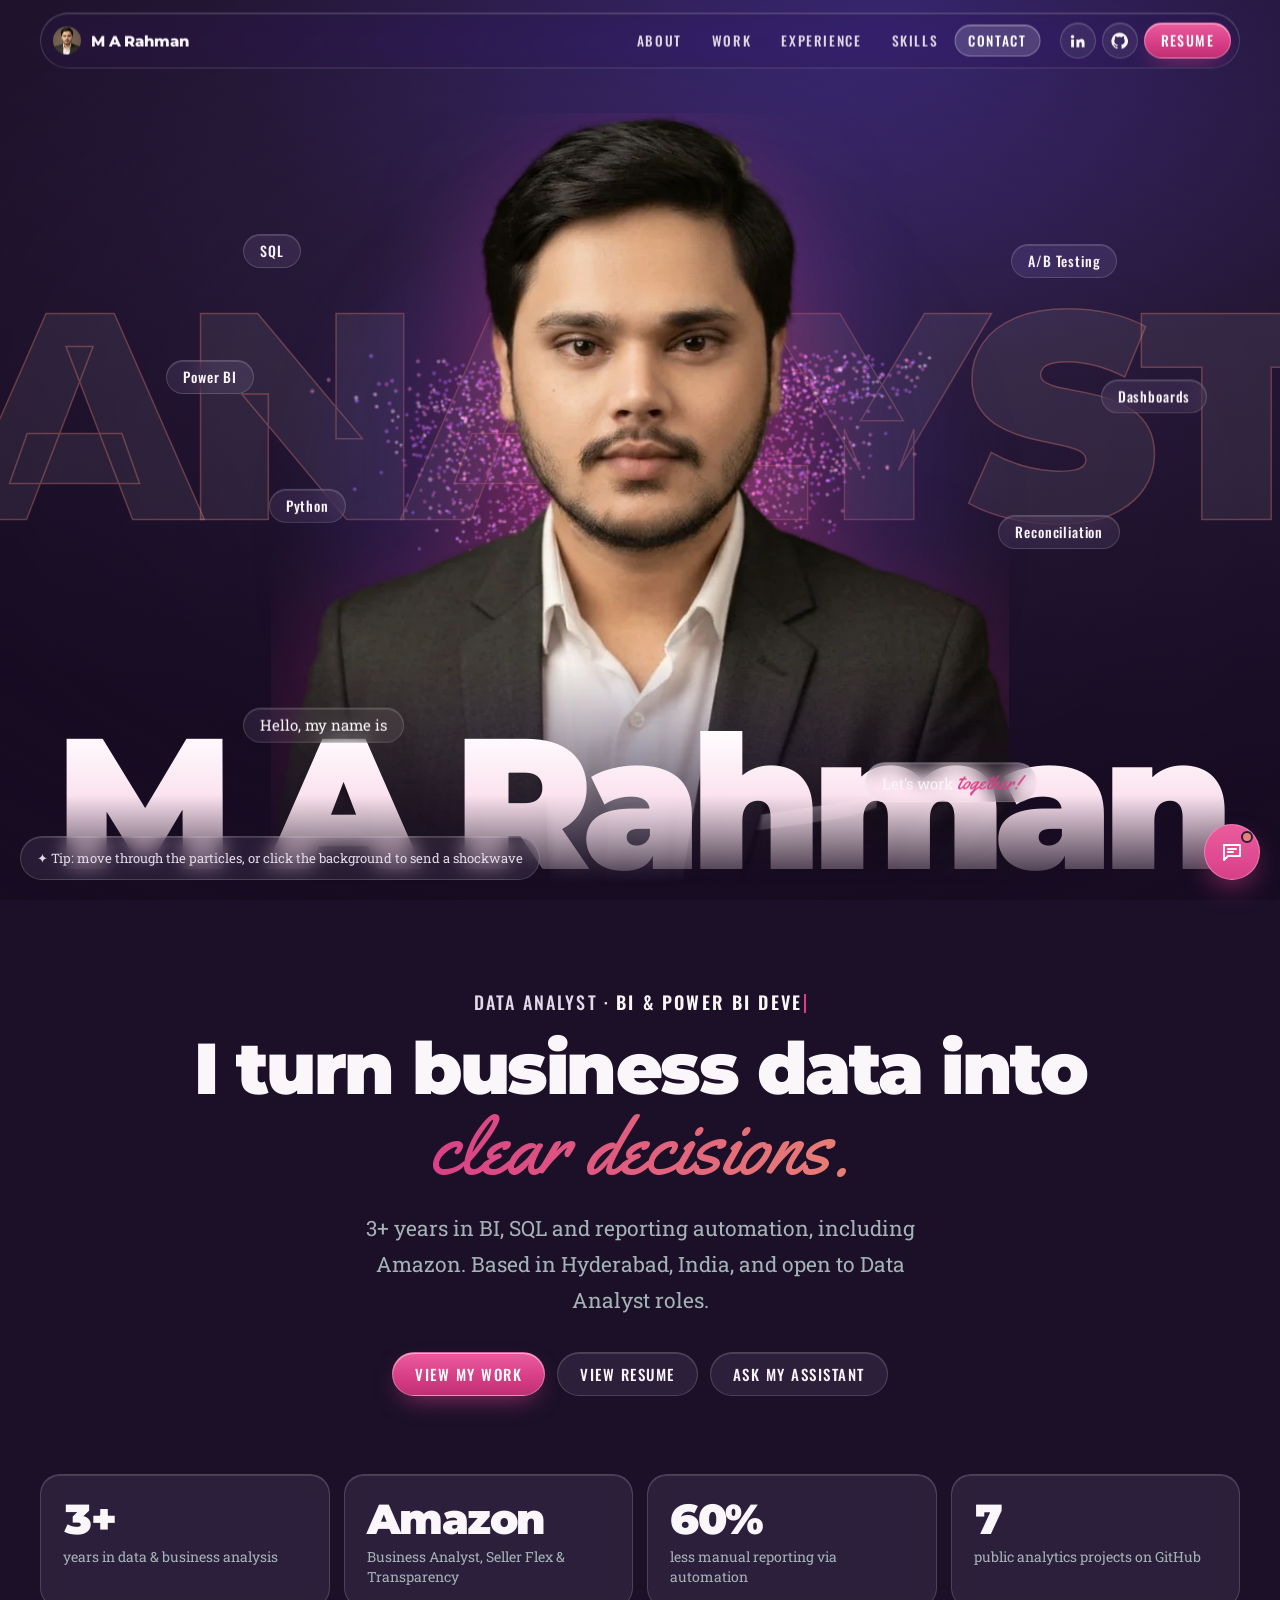
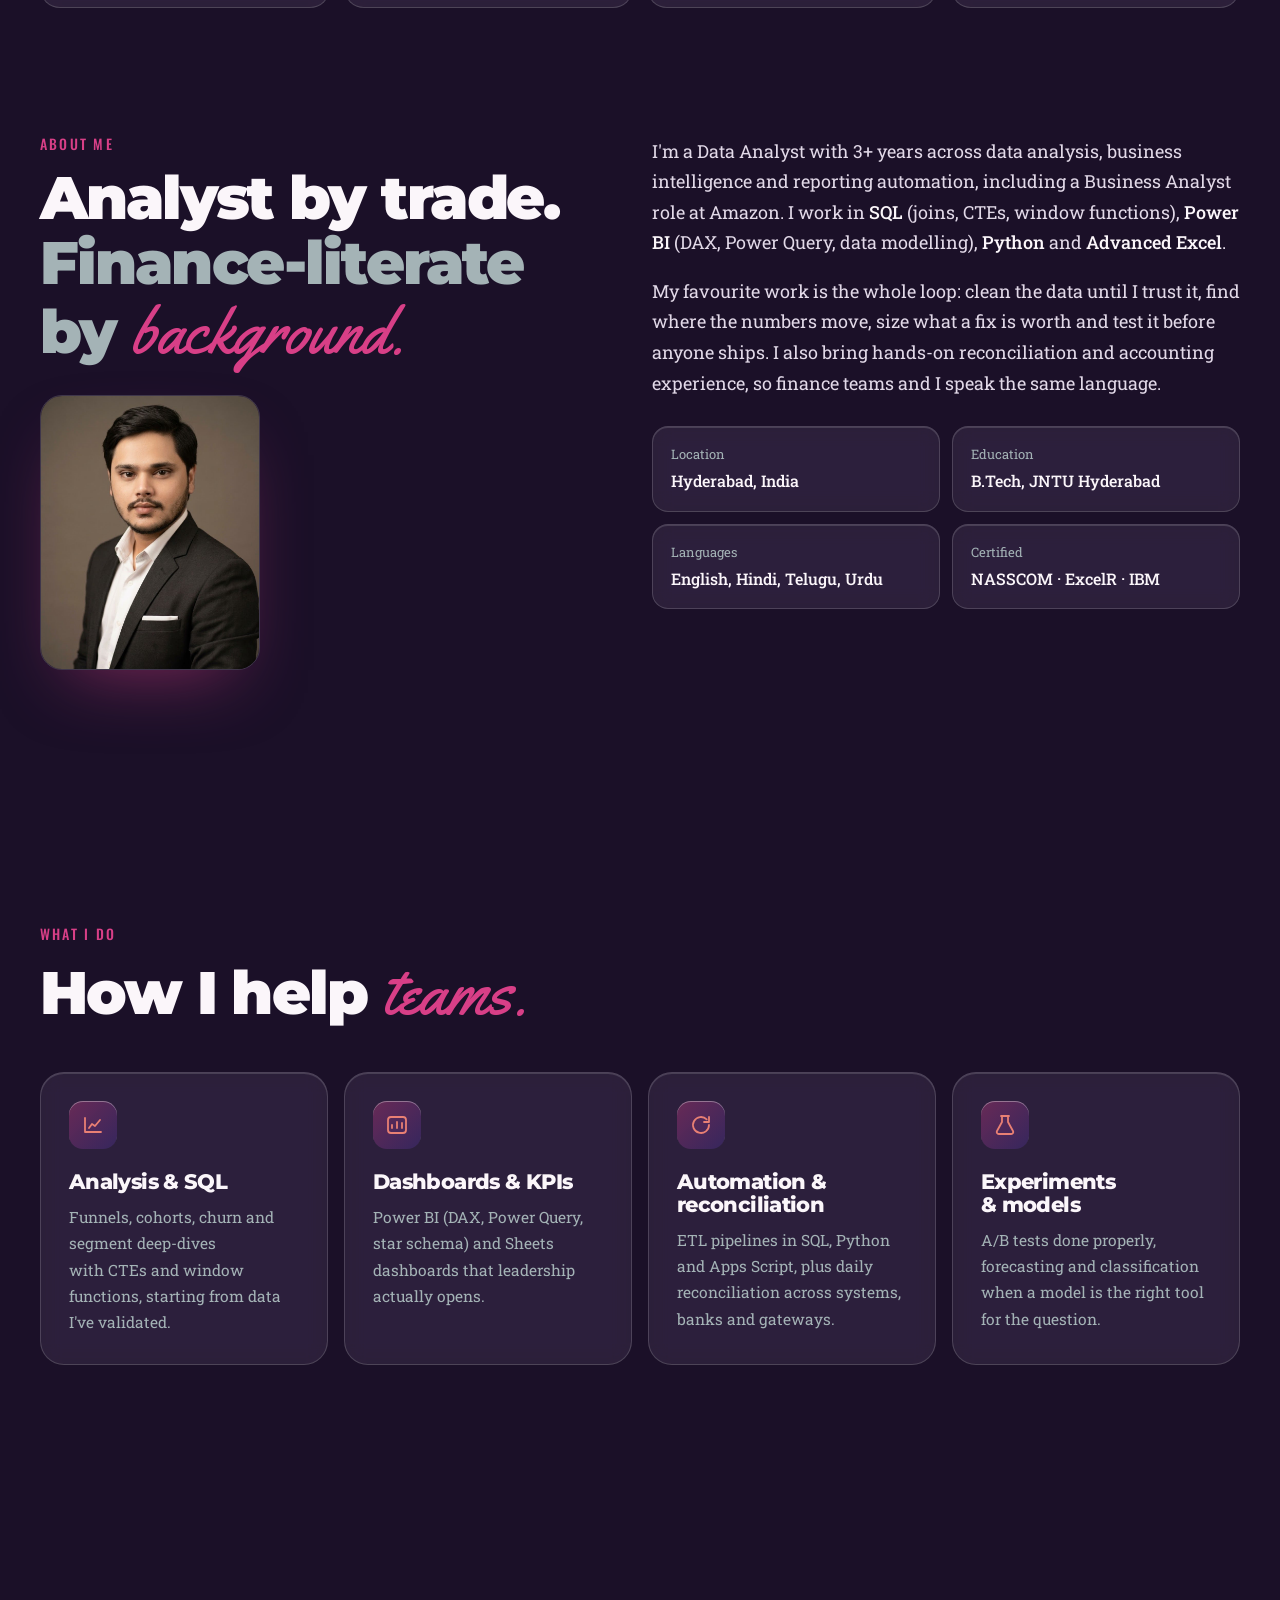
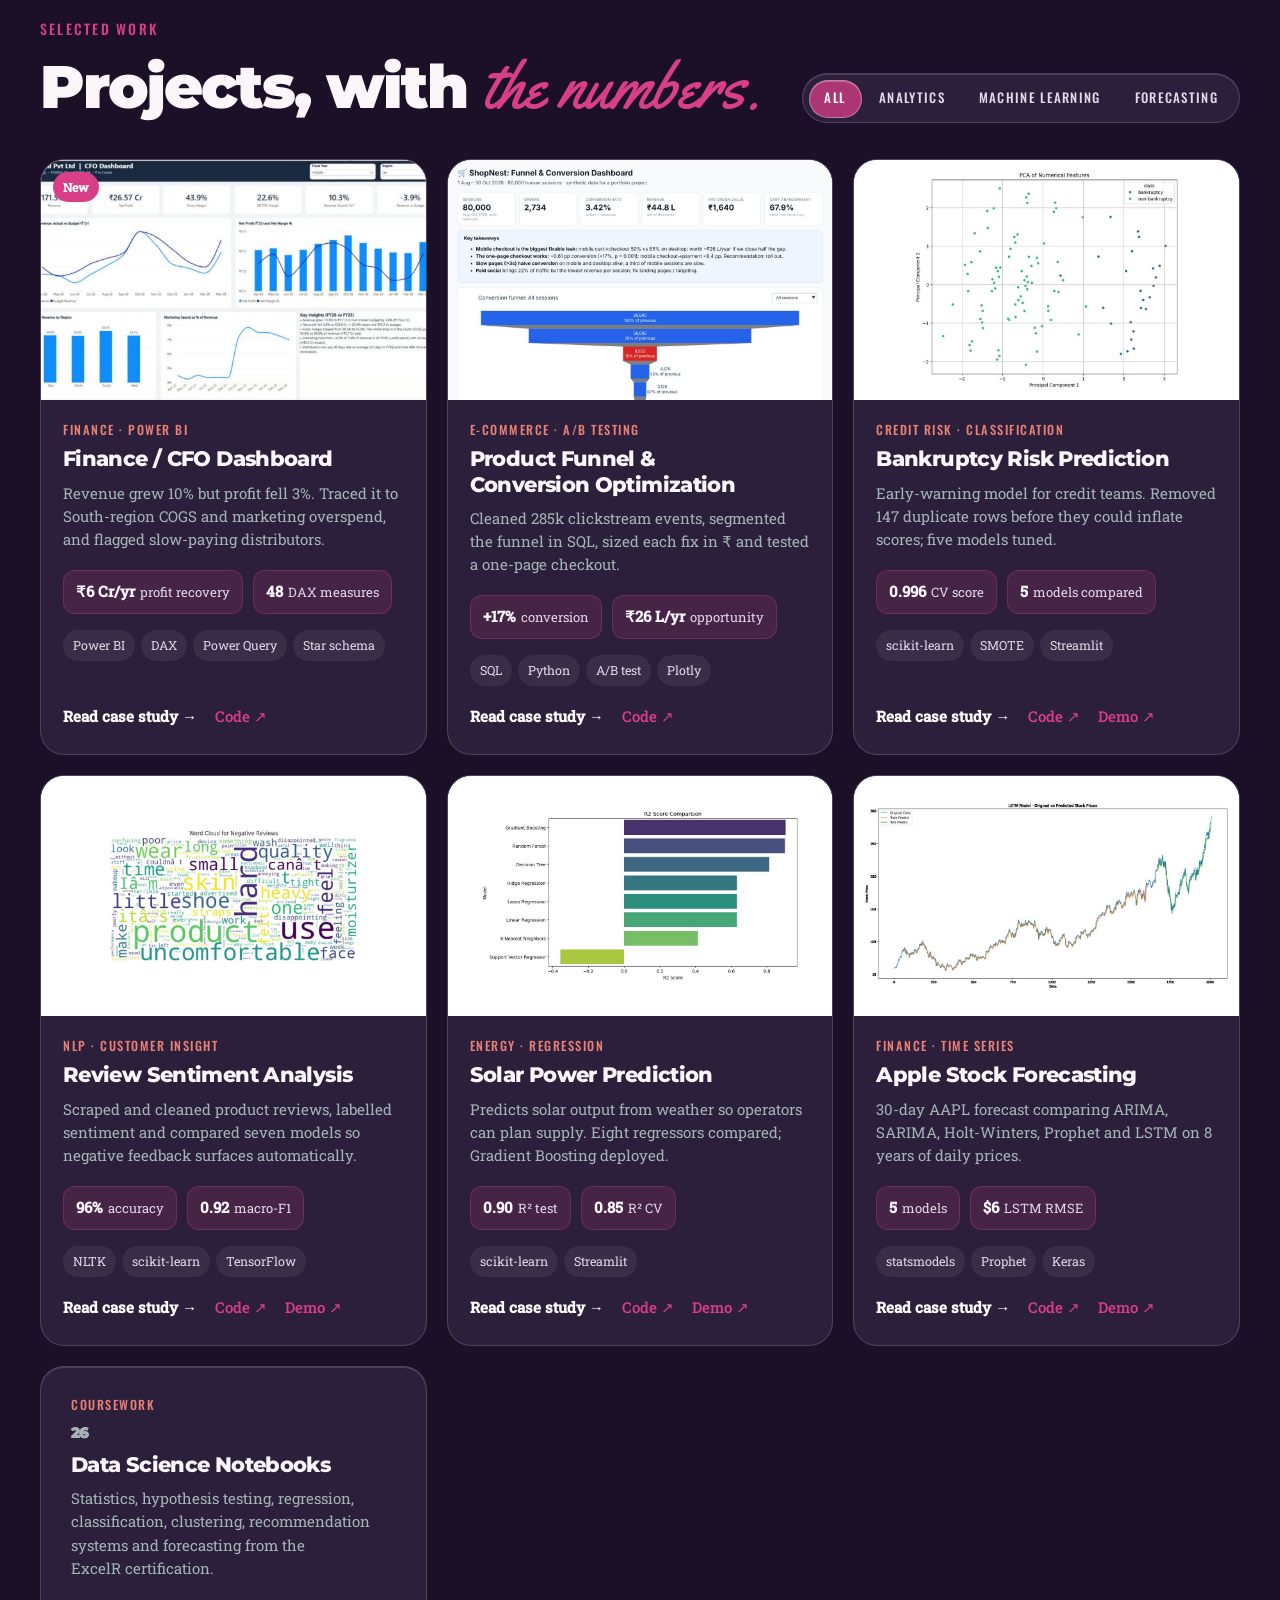
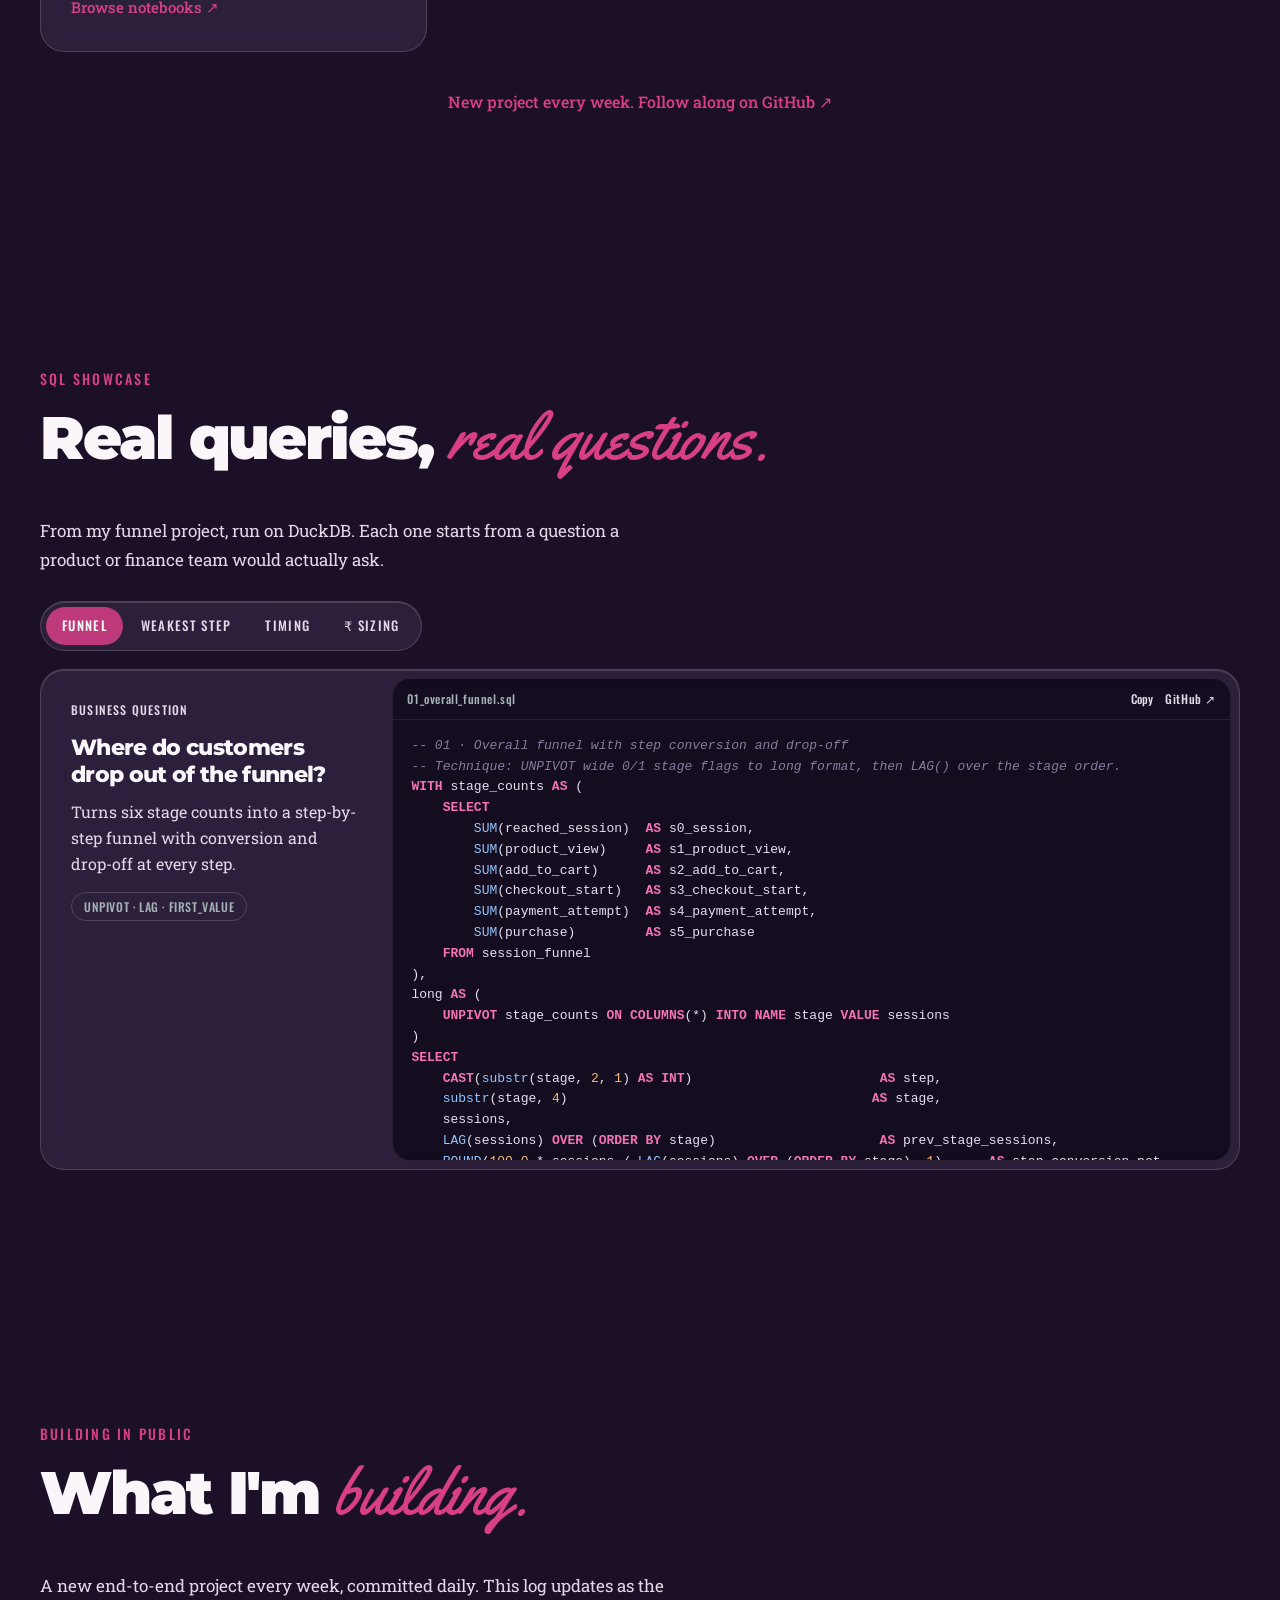
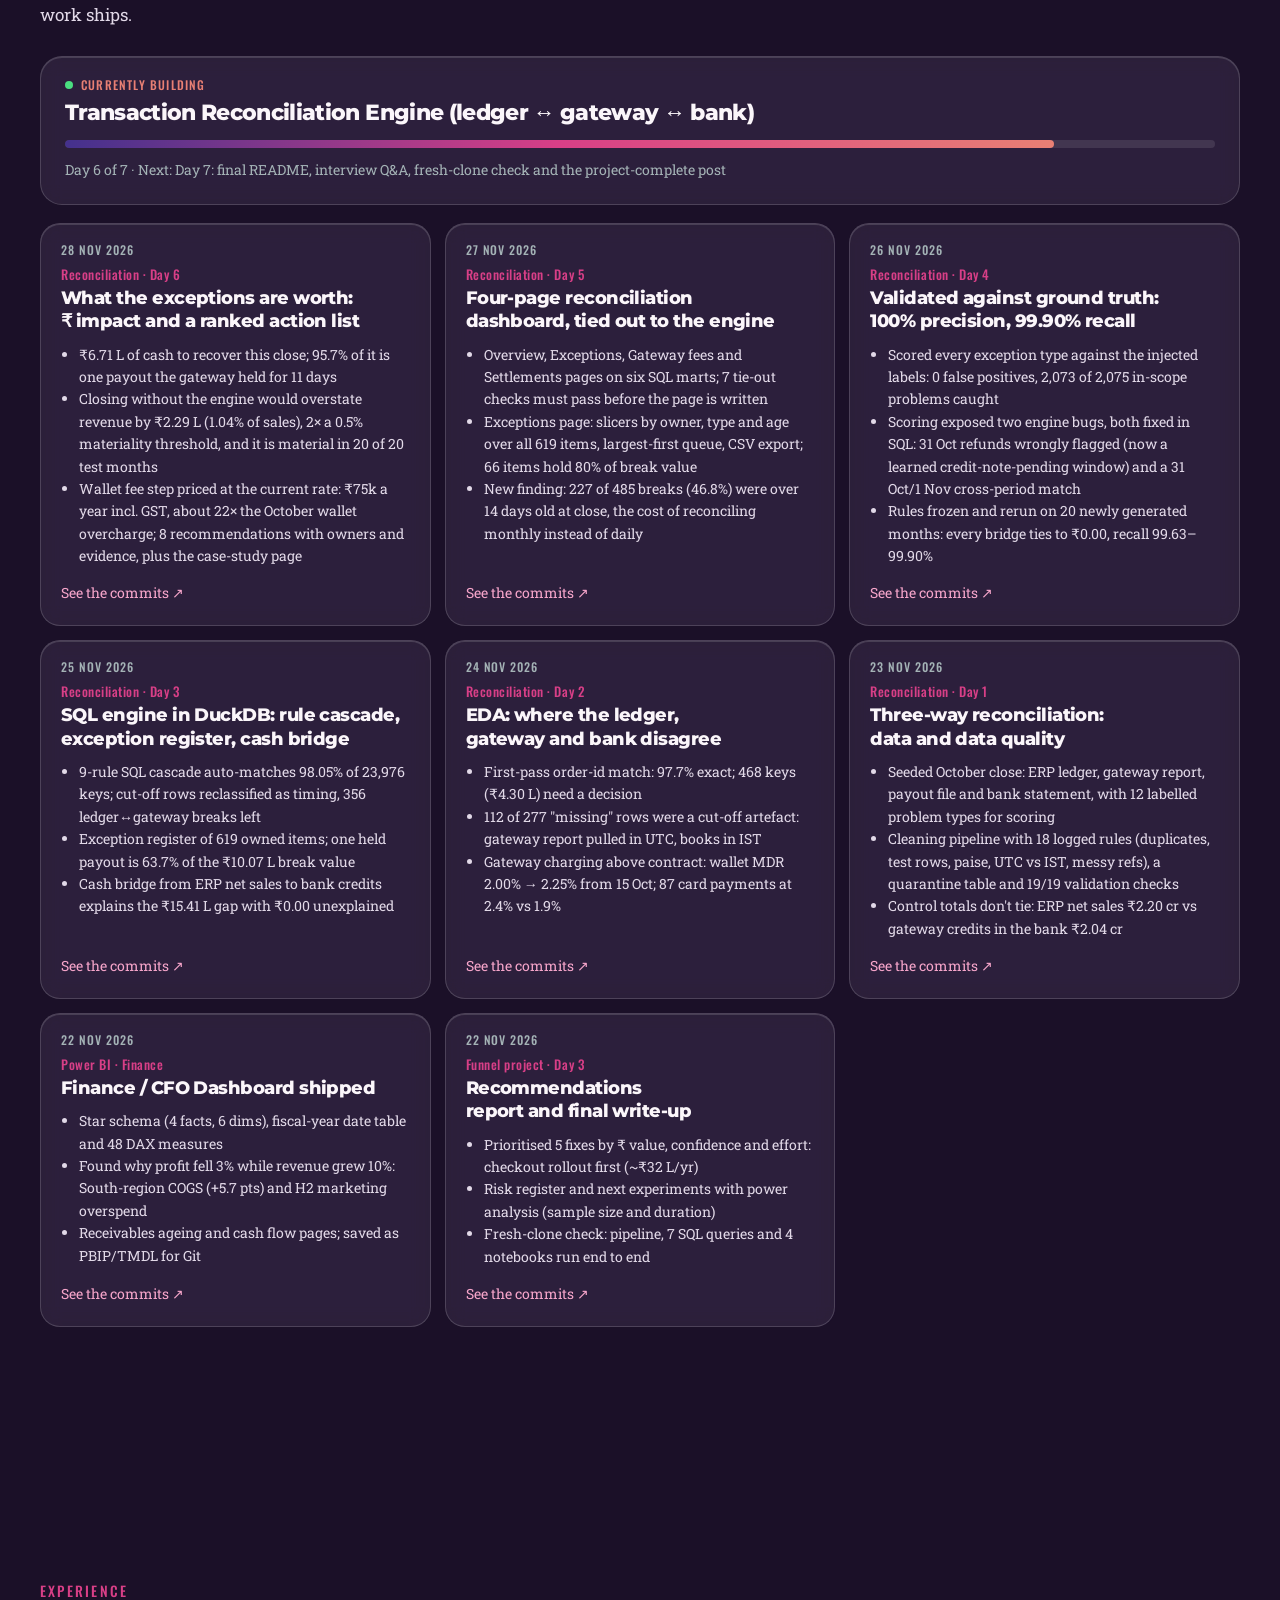
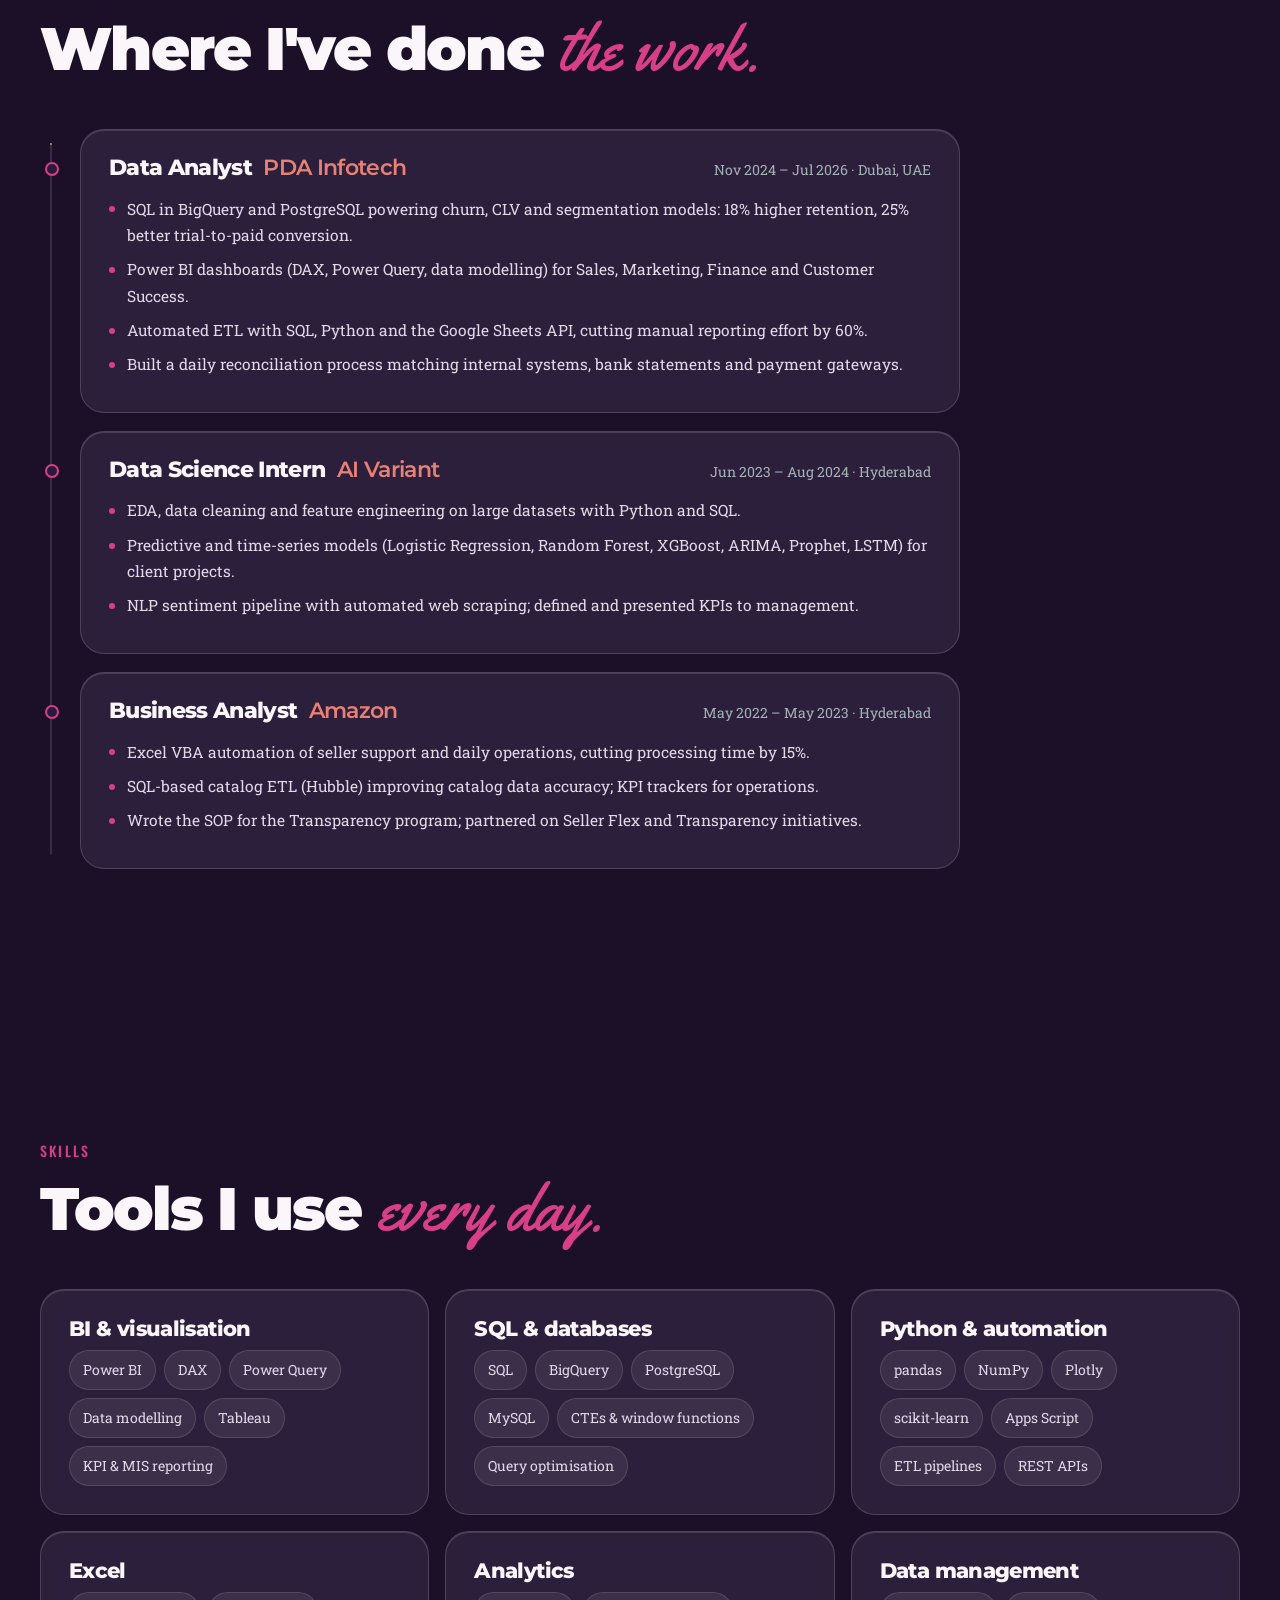
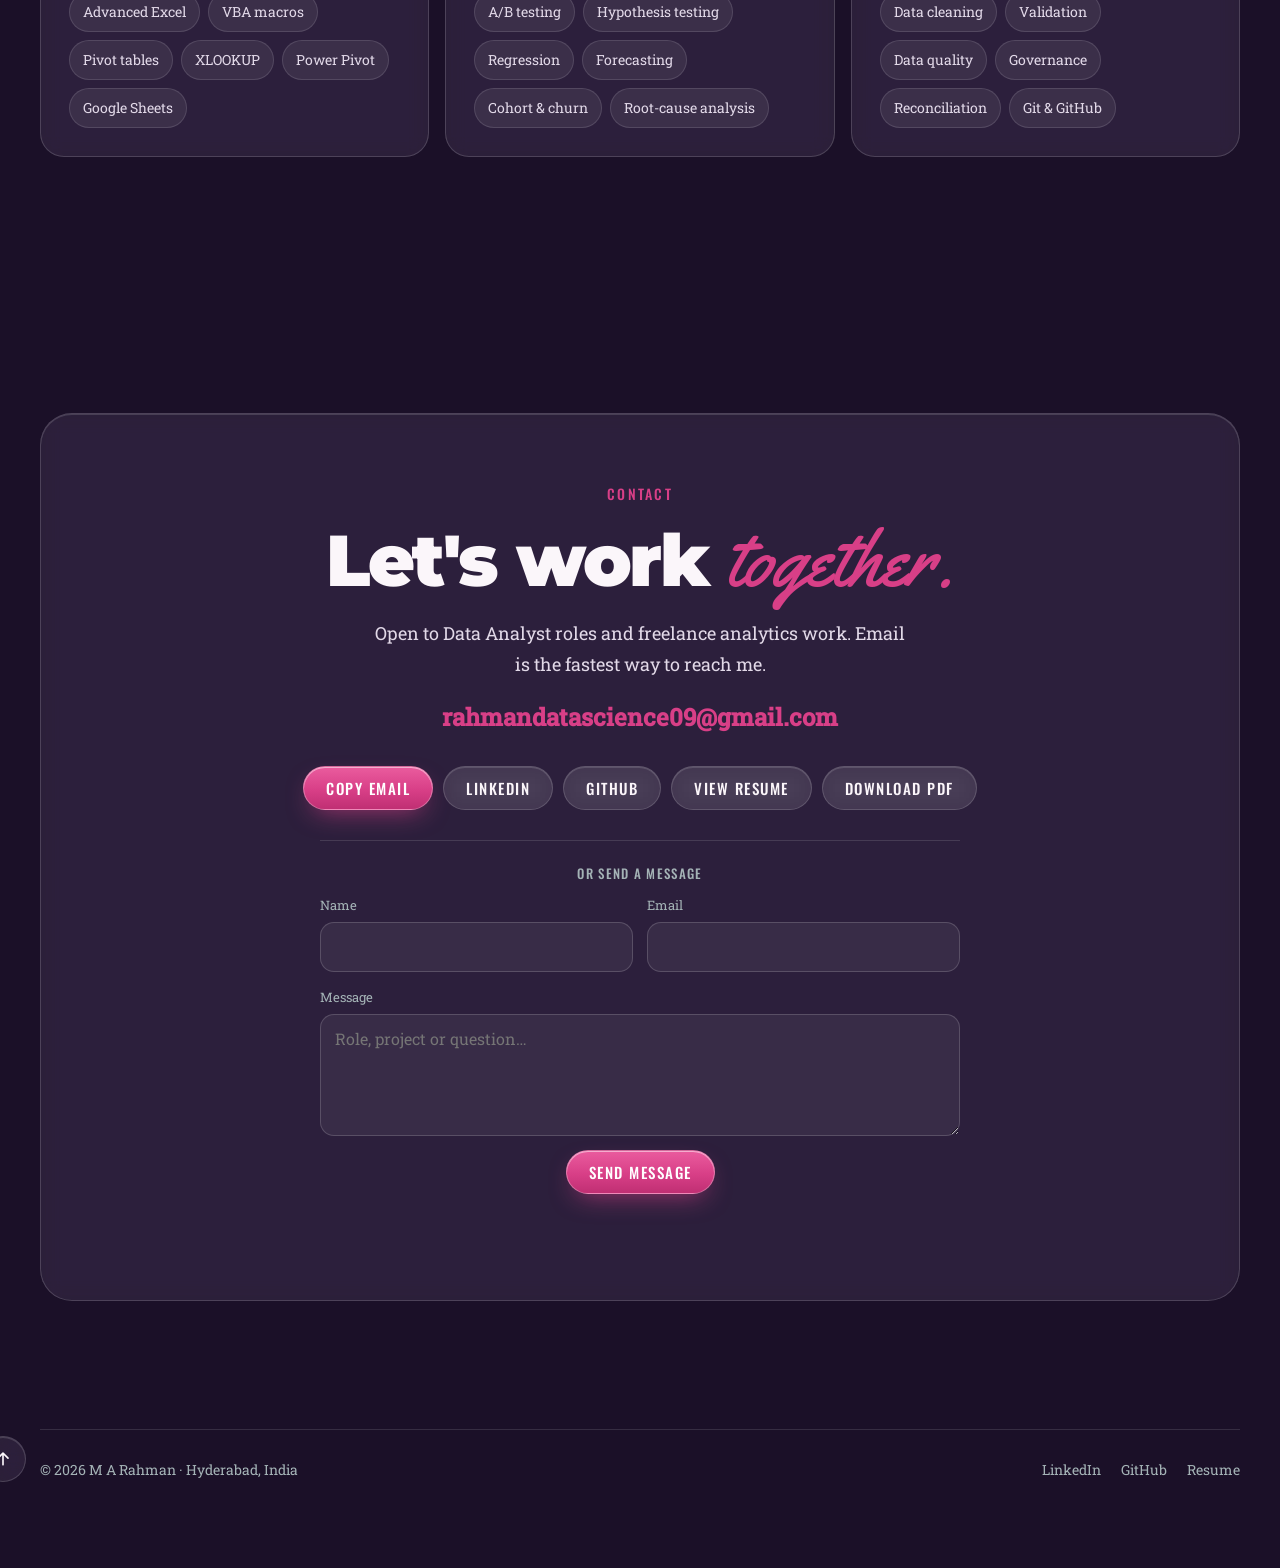
==== commit dd8f6c90: "Reconciliation case study: fee figure incl. GST, revenue at risk separated from recurring cost; buil" ====
--- a/index.html
+++ b/index.html
@@ -581,7 +581,7 @@
   <script src="js/main.js?v=9"></script>
   <script src="js/interact.js?v=9"></script>
   <script src="js/chat.js?v=12"></script>
-  <script src="js/log-data.js?v=18"></script>
+  <script src="js/log-data.js?v=19"></script>
   <script src="js/extras.js?v=9"></script>
   <script data-goatcounter="https://rahman17309.goatcounter.com/count" async src="https://gc.zgo.at/count.js"></script>
 </body>
